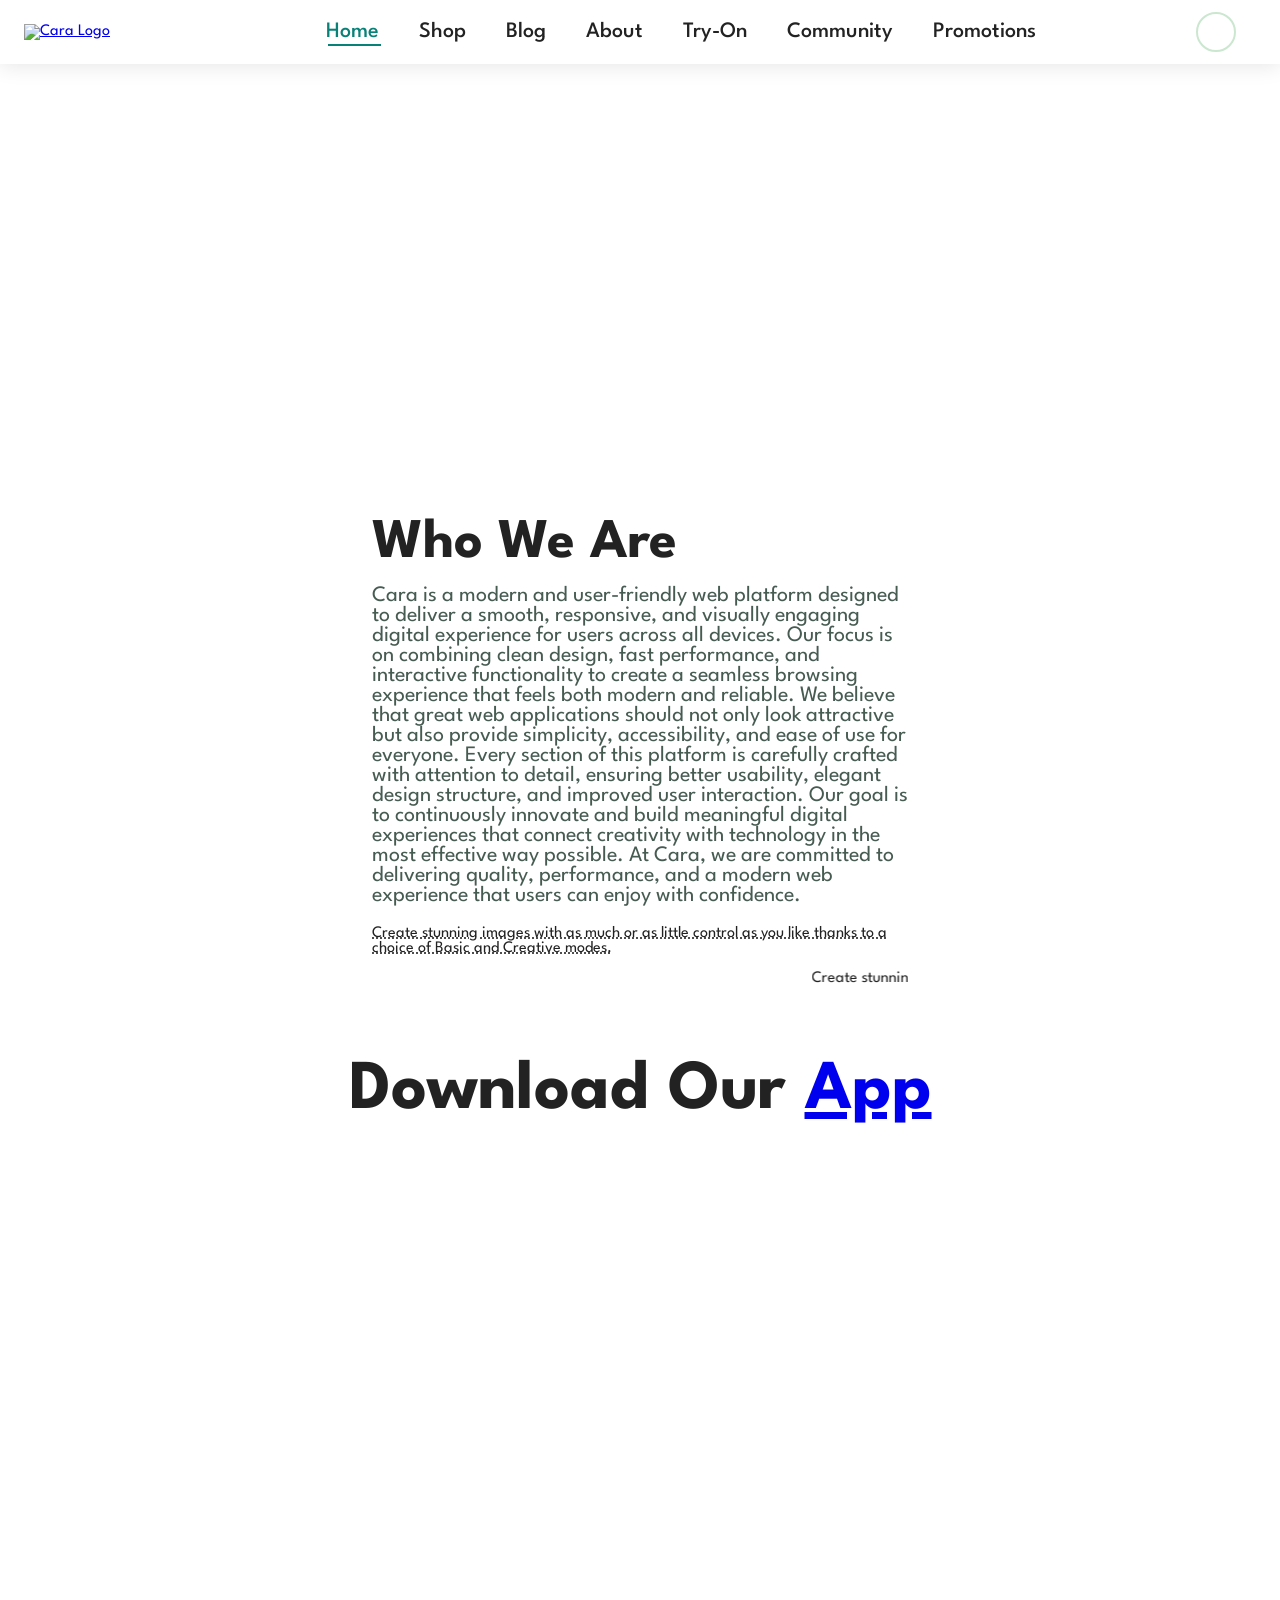
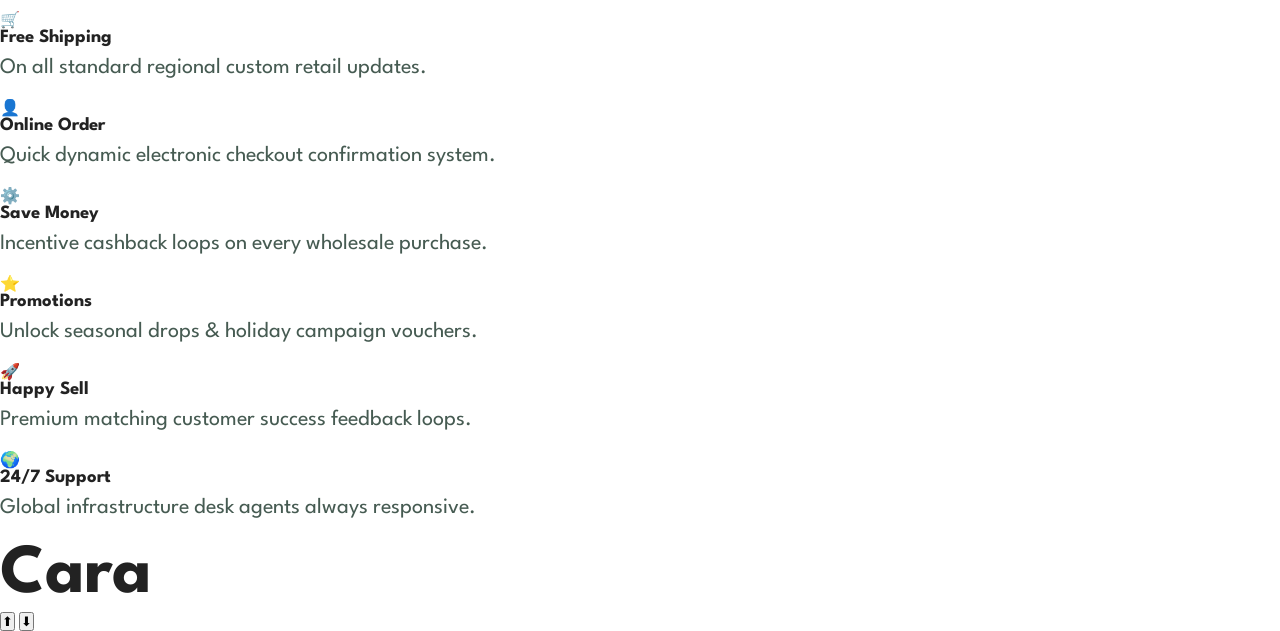
==== about.html @ 95e08c9b "Merge branch 'footer/fix' of https://github.com/stuti-sudo-123/Cara into footer/fix" ====
<!doctype html>
<html lang="en">
  <head>
    <!-- Character Encoding -->
    <meta charset="UTF-8" />

    <!-- Viewport for Responsive Design -->
    <meta name="viewport" content="width=device-width, initial-scale=1.0" />

    <!-- Page Title -->
    <title>Cara — Modern E‑Commerce</title>

    <!-- Favicon -->
    <link rel="icon" type="image/jpg" sizes="32x32" href="images/favicon.jpg" />

    <!-- SEO Meta Tags -->
    <meta
      name="description"
      content="Shop the latest trends on our e-commerce store. Dark theme supported for a better user experience."
    />
    <meta
      name="keywords"
      content="e-commerce, shopping, online store, dark mode, buy online, latest fashion"
    />
    <meta name="author" content=" Cara" />
    <meta name="robots" content="index, follow" />

    <!-- Language -->
    <meta http-equiv="Content-Language" content="en" />

    <!-- Open Graph (OG) Tags for Social Sharing -->
    <meta property="og:title" content="E-commerce - Dark Theme Working" />
    <meta
      property="og:description"
      content="Shop the latest trends with our dark mode-enabled e-commerce experience."
    />
    <meta
      property="og:image"
      content="https://example.com/images/preview.jpg"
    />
    <meta property="og:url" content="https://example.com/" />
    <meta property="og:type" content="website" />

    <!-- Twitter Card Tags -->
    <meta name="twitter:card" content="summary_large_image" />
    <meta name="twitter:title" content="E-commerce - Dark Theme Working" />
    <meta
      name="twitter:description"
      content="Dark theme e-commerce site with modern features."
    />
    <meta
      name="twitter:image"
      content="https://example.com/images/preview.jpg"
    />
    <meta name="twitter:site" content="@janavipandole" />

    <!-- Theme Color for Mobile Browser -->
    <meta name="theme-color" content="#000000" />

    <!-- Stylesheets -->
    <link rel="stylesheet" href="style.css" />
    <link
      href="https://cdn.jsdelivr.net/npm/remixicon@4.5.0/fonts/remixicon.css"
      rel="stylesheet"
    />
    <link
      rel="stylesheet"
      href="https://cdnjs.cloudflare.com/ajax/libs/font-awesome/6.6.0/css/all.min.css"
      integrity="sha512-Kc323vGBEqzTmouAECnVceyQqyqdsSiqLQISBL29aUW4U/M7pSPA/gEUZQqv1cwx4OnYxTxve5UMg5GT6L4JJg=="
      crossorigin="anonymous"
      referrerpolicy="no-referrer"
    />
    <style>

    
#scrollTopBtn {
  position: fixed;
  bottom: 30px;
  right: 30px;   /* keeps button on right side */

  width: 55px;
  height: 55px;

  border: none;
  border-radius: 50%;

  background-color: #088178;
  color: white;

  font-size: 24px;
  font-weight: bold;

  cursor: pointer;
  z-index: 999;

  display: none;

  box-shadow: 0 4px 10px rgba(0,0,0,0.3);
  transition: all 0.3s ease;
}

#scrollTopBtn:hover {
  background-color: #065f5b;
  transform: scale(1.1);
}
</style>
  </head>

  <body>
          <!-- HEADER -->
          <section id="header">
  <!-- Logo -->
  <a href="index.html">
    <img src="images/logo.png" alt="Cara Logo" />
  </a>

  <div>
    <ul id="navbar">

      <!-- Main Navigation Links -->
      <li><a class="active" href="index.html">Home</a></li>
      <li><a href="shop.html">Shop</a></li>
      <li><a href="blog.html">Blog</a></li>
      <li><a href="about.html">About</a></li>
      <li><a href="try-on.html">Try-On</a></li>
      <li><a href="community.html">Community</a></li>
      <li><a href="promotions.html">Promotions</a></li>

      <!-- Contact Icon -->
      <li class="nav-icon">
        <a href="contact.html" aria-label="Contact">
          <i class="ri-customer-service-2-line"></i>
        </a>
      </li>

      <!-- Login Icon -->
      <li class="nav-icon">
        <a href="login.html" aria-label="Login">
          <i class="ri-user-3-line"></i>
        </a>
      </li>

      <!-- Cart Icon -->
      <li class="nav-icon">
        <a href="cart.html" id="lg-bag" aria-label="Cart">
          <i class="ri-shopping-bag-4-line"></i>
        </a>
      </li>

      <!-- Theme Toggle -->
      <li class="nav-icon">
        <button
          class="theme-toggle"
          id="themeToggle"
          aria-label="Toggle dark mode"
        >
          <i class="ri-moon-line" id="themeIcon"></i>
        </button>
      </li>

      <!-- Close Button -->
      <a
        href="#"
        id="close"
        aria-label="Close menu"
        aria-hidden="false"
      >
        <i class="fa-solid fa-xmark"></i>
      </a>

    </ul>
  </div>

  <!-- Mobile Navbar -->
  <div class="mobile">

    <!-- Login Icon -->
    <a href="login.html" aria-label="Login">
      <i class="ri-user-3-line"></i>
    </a>

    <!-- Cart Icon -->
    <a href="cart.html" aria-label="Cart">
      <i class="ri-shopping-bag-4-line"></i>
    </a>

    <!-- Hamburger Menu -->
    <i
      class="fas fa-outdent"
      id="bar"
      role="button"
      aria-label="Open menu"
      aria-expanded="false"
      tabindex="0"
    ></i>

  </div>
</section>
    <section id="about-head">
      <h2>#KnowUs</h2>
      <p>Read all case studies about Us!</p>
    </section>

    <section id="about-us" class="section-p1">
      <img src="images/about/a6.jpg" alt="" />
      <div>
        <h2>Who We Are</h2>
        <p>
          Cara is a modern and user-friendly web platform designed to deliver a
          smooth, responsive, and visually engaging digital experience for users
          across all devices. Our focus is on combining clean design, fast
          performance, and interactive functionality to create a seamless
          browsing experience that feels both modern and reliable. We believe
          that great web applications should not only look attractive but also
          provide simplicity, accessibility, and ease of use for everyone. Every
          section of this platform is carefully crafted with attention to
          detail, ensuring better usability, elegant design structure, and
          improved user interaction. Our goal is to continuously innovate and
          build meaningful digital experiences that connect creativity with
          technology in the most effective way possible. At Cara, we are
          committed to delivering quality, performance, and a modern web
          experience that users can enjoy with confidence.
        </p>

        <abbr title=""
          >Create stunning images with as much or as little control as you like
          thanks to a choice of Basic and Creative modes.</abbr
        >
        <br /><br />
        <marquee loop="-1" scollamount="5" width="100%">
          Create stunning images with as much or as little control as you like
          thanks to a choice of Basic and Creative modes.
        </marquee>
      </div>
    </section>

    <section id="about-app">
      <h1>Download Our <a href="#">App</a></h1>
      <div class="video">
        <video autoplay muted loop src="images/about/1.mp4"></video>
      </div>
    </section>

    <section id="interactive-feature-wrapper">
      <div class="animation-container" id="cardContainer">
        <div class="sub-card card-l1">
          <div class="icon">🛒</div>
          <div>
            <h3>Free Shipping</h3>
            <p>On all standard regional custom retail updates.</p>
          </div>
        </div>

        <div class="sub-card card-l2">
          <div class="icon">👤</div>
          <div>
            <h3>Online Order</h3>
            <p>Quick dynamic electronic checkout confirmation system.</p>
          </div>
        </div>

        <div class="sub-card card-l3">
          <div class="icon">⚙️</div>
          <div>
            <h3>Save Money</h3>
            <p>Incentive cashback loops on every wholesale purchase.</p>
          </div>
        </div>

        <div class="sub-card card-r1">
          <div class="icon">⭐</div>
          <div>
            <h3>Promotions</h3>
            <p>Unlock seasonal drops & holiday campaign vouchers.</p>
          </div>
        </div>

        <div class="sub-card card-r2">
          <div class="icon">🚀</div>
          <div>
            <h3>Happy Sell</h3>
            <p>Premium matching customer success feedback loops.</p>
          </div>
        </div>

        <div class="sub-card card-r3">
          <div class="icon">🌍</div>
          <div>
            <h3>24/7 Support</h3>
            <p>Global infrastructure desk agents always responsive.</p>
          </div>
        </div>

        <div class="brand-card" id="brandCard">
          <h1>Cara</h1>
        </div>
      </div>
    </section>

    <button id="backToTop" title="Back to Top" aria-label="Back to top">
      ⬆
    </button>
    <button id="Toptoback" title="Top To Back" aria-label="Scroll to bottom">
      ⬇
    </button>

      <!-- Footer Container -->
      <div id="footer-container"></div>
      <!-- Load Footer -->
      <script src="footer.js"></script>
      <script>loadFooter();</script>    <script src="app.js"></script>
    <script>
      document.addEventListener("DOMContentLoaded", () => {
        const brandCard = document.getElementById("brandCard");
        const cardContainer = document.getElementById("cardContainer");
        const statusText = document.getElementById("statusText");
        const featureSection = document.getElementById(
          "interactive-feature-wrapper",
        );

        // 1. Manual Click Control
        if (brandCard && cardContainer) {
          brandCard.addEventListener("click", () => {
            const isOpen = cardContainer.classList.toggle("open");
            statusText.innerText = isOpen
              ? "Click to collapse"
              : "Click to expand";
          });
        }

        // 2. Snappy Scroll-Based Activation Engine
        if (featureSection && cardContainer) {
          const observerOptions = {
            root: null,
            // Trigger as soon as even 1 pixel of the feature section enters the screen
            threshold: 0,
            // Shrink the invisible trigger box so it fires slightly before the section arrives
            rootMargin: "0px 0px -10% 0px",
          };

          const scrollObserver = new IntersectionObserver(
            (entries, observer) => {
              entries.forEach((entry) => {
                // If the section enters the screen from the bottom while scrolling down
                if (entry.isIntersecting) {
                  cardContainer.classList.add("open");
                  if (statusText) statusText.innerText = "Click to collapse";

                  // Disconnect observer so it doesn't run again
                  observer.unobserve(entry.target);
                }
              });
            },
            observerOptions,
          );

          // Track the feature section itself instead of the app section
          scrollObserver.observe(featureSection);
        }
      });
    </script>
    <script src="navbar.js"></script>
    <script>loadNavbar('about');</script>
    <script src="app.js"></script>  
    <script>
  const scrollBtn = document.getElementById("scrollTopBtn");

  window.addEventListener("scroll", () => {
    if (window.scrollY > 300) {
      scrollBtn.style.display = "block";
    } else {
      scrollBtn.style.display = "none";
    }
  });

  scrollBtn.addEventListener("click", () => {
    window.scrollTo({
      top: 0,
      behavior: "smooth"
    });
  });
</script>
  </body>
</html>
---- style.css ----
@import url('https://fonts.googleapis.com/css2?family=Outfit:wght@100..900&family=League+Spartan:wght@100..900&display=swap');

/* ============================================
   ADD-TO-CART BUTTON HOVER ANIMATION
   Issue #316 — Hover micro-interactions
   ============================================ */

#product1 .pro .cart {
  transition: all 0.3s ease;
  cursor: pointer;
}

#product1 .pro .cart:hover {
  background-color: #088178;
  color: #fff;
  transform: scale(1.12) translateY(-2px);
  box-shadow: 0 4px 12px rgba(8, 129, 120, 0.35);
  border-color: #088178;
}

#product1 .pro .cart i {
  transition: transform 0.3s ease;
}

#product1 .pro .cart:hover i {
  transform: rotate(-10deg) scale(1.1);
}

/* Dark theme variant */
[data-theme="dark"] #product1 .pro .cart:hover {
  background-color: var(--accent);
  box-shadow: 0 4px 12px rgba(6, 182, 212, 0.35);
  border-color: var(--accent);
}

/* Banner3 — solid white button with dark text for max contrast */
#banner3 .banner-box button {
    background: rgba(255, 255, 255, 0.92);
    color: #111;
    border: none;
    font-weight: 700;
    font-size: 14px;
    padding: 12px 24px;
    border-radius: 6px;
    cursor: pointer;
    -webkit-backdrop-filter: blur(4px);
    backdrop-filter: blur(4px);
    box-shadow: 0 4px 15px rgba(0, 0, 0, 0.25);
    transition: all 0.3s ease;
    margin-top: 12px;
    position: relative;
    z-index: 2;
}

#banner3 .banner-box button:hover {
    background: var(--accent);
    color: #fff;
    box-shadow: 0 6px 20px rgba(0, 0, 0, 0.35);
    transform: translateY(-2px);
}

/* sm-banner buttons — same treatment */
#sm-banner .banner-box button {
    background: rgba(255, 255, 255, 0.92);
    color: #111;
    border: none;
    font-weight: 700;
    font-size: 14px;
    padding: 12px 28px;
    border-radius: 6px;
    cursor: pointer;
    -webkit-backdrop-filter: blur(4px);
    backdrop-filter: blur(4px);
    box-shadow: 0 4px 15px rgba(0, 0, 0, 0.25);
    transition: all 0.3s ease;
    position: relative;
    z-index: 2;
}

#sm-banner .banner-box button:hover {
    background: var(--accent);
    color: #fff;
    box-shadow: 0 6px 20px rgba(0, 0, 0, 0.35);
    transform: translateY(-2px);
}

/* Scrollbar Customization */
::-webkit-scrollbar {
    width: 8px;
    height: 10px;
}

::-webkit-scrollbar-track {
    background: transparent;
}

::-webkit-scrollbar-thumb {
    background-color: var(--accent);
    border-radius: 10px; 
    border: 2px solid var(--bg-primary);
}

::-webkit-scrollbar-thumb:hover {
    background: #06655e;
}

/* Dark theme adjustment */
[data-theme="dark"] #banner3 .banner-box button,
[data-theme="dark"] #sm-banner .banner-box button {
    background: rgba(255, 255, 255, 0.15);
    color: #fff;
    border: 1px solid rgba(255, 255, 255, 0.4);
}

[data-theme="dark"] #banner3 .banner-box button:hover,
[data-theme="dark"] #sm-banner .banner-box button:hover {
    background: var(--accent);
    border-color: var(--accent);
    color: #fff;
}

/* ============================================
   BANNER CARD HOVER ANIMATIONS
   Add this block to the end of style.css
   ============================================ */

/* ── Shared setup for both banner rows ── */
#sm-banner .banner-box,
#banner3 .banner-box {
    overflow: hidden;
    /* keeps zoomed bg clipped inside the card */
    transition:
        transform 0.35s cubic-bezier(0.25, 0.8, 0.25, 1),
        box-shadow 0.35s cubic-bezier(0.25, 0.8, 0.25, 1);
}

/* Background image lives on the pseudo-element so it can scale independently */
#sm-banner .banner-box::before,
#banner3 .banner-box::before {
    content: "";
    position: absolute;
    inset: 0;
    background: inherit;
    /* picks up background-image from parent */
    background-size: cover;
    background-position: center;
    transition: transform 0.55s cubic-bezier(0.25, 0.8, 0.25, 1);
    z-index: 0;
}

/* Make sure text / buttons sit above the pseudo-element */
#sm-banner .banner-box>*,
#banner3 .banner-box>* {
    position: relative;
    z-index: 1;
}

/* ── Card lift + shadow on hover ── */
#sm-banner .banner-box:hover,
#banner3 .banner-box:hover {
    transform: translateY(-8px) scale(1.02);
    box-shadow: 0 20px 45px rgba(0, 0, 0, 0.22);
}

/* ── Background zoom on hover ── */
#sm-banner .banner-box:hover::before,
#banner3 .banner-box:hover::before {
    transform: scale(1.08);
}

/* ── Subtle dark overlay that appears on hover ── */
#sm-banner .banner-box::after,
#banner3 .banner-box::after {
    content: "";
    position: absolute;
    inset: 0;
    background: rgba(0, 0, 0, 0);
    transition: background 0.35s ease;
    z-index: 0;
    border-radius: inherit;
}

#sm-banner .banner-box:hover::after,
#banner3 .banner-box:hover::after {
    background: rgba(0, 0, 0, 0.12);
}

/* ── Button animations inside banner cards ── */
#sm-banner .banner-box button,
#banner3 .banner-box button {
    transition:
        background-color 0.3s ease,
        color 0.3s ease,
        transform 0.3s cubic-bezier(0.25, 0.8, 0.25, 1),
        box-shadow 0.3s ease;
}

#sm-banner .banner-box:hover button,
#banner3 .banner-box:hover button {
    transform: translateY(-3px);
    box-shadow: 0 8px 20px rgba(0, 0, 0, 0.2);
}

/* ── Heading slide-up micro-animation ── */
#sm-banner .banner-box h2,
#sm-banner .banner-box h4,
#banner3 .banner-box h2,
#banner3 .banner-box h3 {
    transition: transform 0.35s ease, letter-spacing 0.35s ease;
}

#sm-banner .banner-box:hover h2,
#sm-banner .banner-box:hover h4,
#banner3 .banner-box:hover h2,
#banner3 .banner-box:hover h3 {
    transform: translateY(-4px);
    letter-spacing: 0.5px;
}

/* ── Dark-theme adjustments ── */
[data-theme="dark"] #sm-banner .banner-box:hover,
[data-theme="dark"] #banner3 .banner-box:hover {
    box-shadow: 0 20px 45px rgba(6, 182, 212, 0.18);
}



/* ============================================
   DARK THEME VARIABLES
   ============================================ */

:root {
    --bg-primary: #ffffff;
    --bg-secondary: #f8f9fa;
    --text-primary: #222;
    --text-secondary: #465b52;
    --header-bg: #ffffff;
    --card-bg: #ffffff;
    --border-color: #cce7d0;
    --shadow: rgba(0, 0, 0, 0.02);
    --shadow-hover: rgba(0, 0, 0, 0.25);
    --accent: #088178;
    --feature-bg-1: #fddde4;
    --feature-bg-2: #cdebbc;
    --feature-bg-3: #d1e8f2;
    --feature-bg-4: #cdd4f6;
    --feature-bg-5: #f6dbf6;
    --feature-bg-6: #fff2e5;
    --input-bg: #ffffff;
    --footer-text: #222;
    --cart-icon-bg: #e8f6ea;
    --feature-label-color: #088178;
}

[data-theme="dark"] {
    --bg-primary: #0f1419;
    --bg-secondary: #1a1f26;
    --text-primary: #e6eef8;
    --text-secondary: #94a3b8;
    --header-bg: #0f1419;
    --card-bg: #1a1f26;
    --border-color: #2d3748;
    --shadow: rgba(0, 0, 0, 0.4);
    --shadow-hover: rgba(124, 58, 237, 0.3);
    --accent: #06b6d4;
    --feature-bg-1: #7c3aed;
    --feature-bg-2: #10b981;
    --feature-bg-3: #3b82f6;
    --feature-bg-4: #8b5cf6;
    --feature-bg-5: #ec4899;
    --feature-bg-6: #f59e0b;
    --input-bg: #2d3748;
    --footer-text: #e6eef8;
    --cart-icon-bg: #2d3748;
    --feature-label-color: #ffffff;
}

/* ============================================
   BASE STYLES
   ============================================ */

* {
    font-family: "League Spartan", sans-serif;
    margin: 0;
    padding: 0;
    box-sizing: border-box;
}

body {
    width: 100%;
    background-color: var(--bg-primary);
    color: var(--text-primary);
    transition: background-color 0.3s ease, color 0.3s ease;
}

h1 {
    font-size: 70px;
    line-height: 74px;
    color: var(--text-primary);
    transition: color 0.3s ease;
}

h2 {
    font-size: 56px;
    line-height: 60px;
    color: var(--text-primary);
    transition: color 0.3s ease;
}

h4 {
    font-size: 30px;
    color: var(--text-primary);
    transition: color 0.3s ease;
}

h6 {
    font-size: 20px;
    font-weight: 700;
}

p {
    font-size: 22px;
    margin: 12px 0 20px 0;
    color: var(--text-secondary);
    transition: color 0.3s ease;
}

.section-p1 {
    padding: 40px 80px;
    background-color: var(--bg-primary);
    transition: background-color 0.3s ease;
}

.section-m1 {
    margin: 40px 0;
}

button.normal {
    background-color: #fff;
    color: #000;
    border: none;
    padding: 15px 30px;
    text-decoration: none;
    font-weight: 600;
    font-size: 16px;
    cursor: pointer;
    border-radius: 4px;
    outline: none;
    transition: 0.3s ease;
}

button.white {
    background-color: transparent;
    color: #FFF;
    border: none;
    padding: 12px 22px;
    text-decoration: none;
    font-weight: 600;
    border: 1px solid white;
    font-size: 16px;
    cursor: pointer;
    outline: none;

    /* Required for JavaScript ripple positioning */
    position: relative;
    overflow: hidden;

    transition: background-color 0.3s ease, color 0.3s ease, border-color 0.3s ease, transform 0.2s cubic-bezier(0.25, 0.8, 0.25, 1), box-shadow 0.2s ease;
    will-change: transform, box-shadow;
}

/* Hover State for White/Inverted Buttons */
button.white:hover {
    background-color: var(--text-primary);
    color: var(--bg-primary);
    transform: translateY(-2px) scale(1.03);
    box-shadow: 0 6px 15px var(--shadow-hover);
}

/* Click/Active State for White/Inverted Buttons */
button.white:active {
    transform: translateY(0) scale(0.98);
    box-shadow: 0 2px 5px var(--shadow);
}

/* Keyboard Accessibility Focus Indicators */
button.normal:focus-visible,
button.white:focus-visible {
    outline: 3px solid var(--accent);
    outline-offset: 3px;
}

.back-btn {
    position: absolute;
    right: 110px;
    top: 140px;
    padding: 11px 24px;
    border: none;
    background: var(--accent);
    color: white;
    border-radius: 5px;
    cursor: pointer;
    font-size: 15px;
    transition: 0.3s;
    z-index: 1000;
}

.back-btn:hover {
    opacity: 0.9;
    transform: translateY(-2px);
}

/* ============================================
   JAVASCRIPT RIPPLE EFFECT GRAPHICS
   ============================================ */

.ripple-effect {
    position: absolute;
    border-radius: 50%;
    background: rgba(255, 255, 255, 0.4);
    /* Light ripple for colored backgrounds */
    transform: translate(-50%, -50%) scale(0);
    animation: ripple-animation 0.6s ease-out;
    pointer-events: none;
    width: 200px;
    height: 200px;
}

/* Darker ripple variant looks better inside light/transparent white buttons */
button.white .ripple-effect {
    background: rgba(0, 0, 0, 0.15);
}

@keyframes ripple-animation {
    to {
        transform: translate(-50%, -50%) scale(2.5);
        opacity: 0;
    }
}

/* ============================================
   THEME TOGGLE BUTTON
   ============================================ */

.theme-toggle {
    background: transparent;
    border: 2px solid var(--border-color);
    border-radius: 50%;
    width: 40px;
    height: 40px;
    display: flex;
    align-items: center;
    justify-content: center;
    cursor: pointer;
    color: var(--text-primary);
    font-size: 18px;
    transition: all 0.3s ease;
}

.theme-toggle:hover {
    background-color: var(--accent);
    border-color: var(--accent);
    color: white;
    transform: rotate(180deg);
}

.mobile .theme-toggle {
    margin-right: 10px;
}

/* ============================================
   LAYOUT
   ============================================ */

#main {
    width: 100%;
    height: 100vh;
}

#back {
    width: 100%;
    height: 90vh;
}

#back img {
    height: 90%;
    width: 100%;
    object-fit: cover;
    object-position: start;
}

#top {
    pointer-events: none;
    position: absolute;
    top: 0;
    left: 0;
    width: 100%;
    height: 100vh;
}

#workingArea {
    position: relative;
    margin: 0 auto;
    width: 100%;
    max-width: 1920px;
    height: 100vh;
}

/* ============================================
   HEADER
   ============================================ */

#header {
    display: flex;
    align-items: center;
    justify-content: space-between;
    padding: 18px 80px;
    background: var(--header-bg);
    -webkit-backdrop-filter: blur(20px) saturate(180%);
    backdrop-filter: blur(20px) saturate(180%);
    box-shadow: 0 2px 20px rgba(0, 0, 0, 0.1);
    z-index: 999;
    position: fixed;
    top: 0;
    width: 100%;
    border: none;
    transition: all 0.3s ease;
}

#header a {
    pointer-events: all;
}

#header a img {
    filter: var(--logo-filter);
    transition: filter 0.3s ease;
}

#siteLogo {

    width: 120px;
    height: 50px;
    object-fit: contain;
}

#navbar {
    position: relative;
    display: flex;
    align-items: center;
    justify-content: center;
}

#navbar li {
    list-style: none;
    padding: 0 20px;
}

#navbar li a {
    position: relative;
    pointer-events: all;
    text-decoration: none;
    font-size: 22px;
    font-weight: 500;
    color: var(--text-primary);
    transition: color 0.3s ease;
}

#navbar li a:hover,
#navbar li a.active {
    color: var(--accent);
}

.mobile,
#close {
    display: none;
}

#navbar li a.active::after {
    content: '';
    width: 100%;
    height: 2px;
    background: var(--accent);
    position: absolute;
    bottom: -4px;
    left: 2px;
}

/* ============================================
   HERO SECTION
   ============================================ */

#hero.hero-slider {
    height: 100vh;
    min-height: 500px;
    width: 100%;
    position: relative;
    overflow: hidden;
    padding: 0;
}

.hero-slider .slide {
    position: absolute;
    top: 0;
    left: 0;
    width: 100%;
    height: 100%;
    background-size: cover;
    background-position: top 25% right 0;
    opacity: 0;
    transition: opacity 0.6s ease-in-out;
    z-index: 0;
    display: flex;
    align-items: start;
    justify-content: center;
    flex-direction: column;
}

.hero-slider .slide.active {
    opacity: 1;
    z-index: 1;
}

/* Gradient Overlays */
.hero-slider .slide::before {
    content: '';
    position: absolute;
    top: 0;
    left: 0;
    width: 100%;
    height: 100%;
    background-image: linear-gradient(to right,
            rgba(255, 255, 255, 0.75) 0%,
            rgba(255, 255, 255, 0.45) 35%,
            rgba(255, 255, 255, 0) 65%);
    z-index: -1;
    pointer-events: none;
}

[data-theme="dark"] .hero-slider .slide::before {
    background-image: linear-gradient(to right,
            rgba(0, 0, 0, 0.9) 0%,
            rgba(0, 0, 0, 0.7) 50%,
            rgba(0, 0, 0, 0) 100%);
}

.hero-slider .slide-content {
    padding: 0 80px;
    position: relative;
    z-index: 2;
}

/* Slider Controls */
.slider-btn {
    position: absolute;
    top: 50%;
    transform: translateY(-50%);
    background: rgba(255, 255, 255, 0.25);
    color: var(--text-color);
    border: none;
    width: 32px;
    height: 32px;
    border-radius: 100%;
    font-size: 1px;
    cursor: pointer;
    z-index: 3;
    transition: background 0.2s ease, color 0.2s ease;
    display: flex;
    align-items: center;
    justify-content: center;
    pointer-events: all;
}

.slider-btn:hover {
    background: var(--accent);
    color: #fff;
}

.slider-btn.prev {
    left: 20px;
}

.slider-btn.next {
    right: 20px;
}

/* Slider Indicators */
.slider-dots {
    position: absolute;
    bottom: 30px;
    left: 50%;
    transform: translateX(-50%);
    display: flex;
    gap: 10px;
    z-index: 3;
    pointer-events: all;
}

.slider-dots .dot {
    width: 12px;
    height: 12px;
    border-radius: 50%;
    background: rgba(0, 0, 0, 0.45);
    cursor: pointer;
    transition: all 0.3s ease;
    border: 2px solid transparent;
}

[data-theme="dark"] .slider-dots .dot {
    background: rgba(255, 255, 255, 0.3);
}

.slider-dots .dot.active {
    background: #000000;
    transform: scale(1.3);
    border-color: rgba(255, 255, 255, 0.4);
}

[data-theme="dark"] .slider-dots .dot.active {
    background: #ffffff;
    border-color: rgba(0, 0, 0, 0.3);
}

#hero h4 {
    padding-bottom: 15px;
}

#hero h1 {
    color: var(--accent);
}

/* Shop Now CTA — filled accent button */
.btn-shop-now {
    pointer-events: auto;
    display: inline-block;
    background-color: var(--accent);
    color: #fff;
    text-decoration: none;
    padding: 14px 36px;
    border-radius: 6px;
    font-size: 15px;
    font-weight: 700;
    cursor: pointer;
    transition: background 0.3s ease, transform 0.2s ease, box-shadow 0.3s ease;
    margin: 12px;
    box-shadow: 0 4px 15px rgba(8, 129, 120, 0.35);
}

.btn-shop-now:hover {
    background-color: #000000;
    transform: translateY(-2px);
    box-shadow: 0 8px 24px rgba(8, 129, 120, 0.5);
}

/* Take Style Quiz — outlined variant */
#hero button {
    pointer-events: all;
    background: transparent;
    border: 2px solid var(--accent);
    color: var(--accent);
    padding: 14px 30px;
    border-radius: 6px;
    cursor: pointer;
    font-size: 15px;
    font-weight: 700;
    transition: background 0.3s ease, color 0.3s ease, transform 0.2s ease;
}

#hero button:hover {
    background: var(--accent);
    color: #fff;
    transform: translateY(-2px);
}

/* ── Slider nav buttons: override the generic #hero button rule above ── */
#hero .slider-btn {
    background: #000000 !important;
    color: #ffffff !important;
    border: none !important;
    width: 46px !important;
    height: 46px !important;
    border-radius: 50% !important;
    font-size: 16px !important;
    padding: 0 !important;
    font-weight: normal !important;
    box-shadow: 0 4px 16px rgba(0, 0, 0, 0.45);
    transition: background 0.25s ease, opacity 0.25s ease !important;
    transform: translateY(-50%) !important; /* keep vertical centring, no extra shift */
}

#hero .slider-btn:hover {
    background: #2a2a2a !important;
    color: #ffffff !important;
    opacity: 0.9;
    transform: translateY(-50%) !important; /* LOCKED — no downward movement on hover */
}

@keyframes fadeInUp {
    from {
        opacity: 0;
        transform: translateY(30px);
    }

    to {
        opacity: 1;
        transform: translateY(0);
    }
}

/* ============================================
   FEATURES SECTION
   ============================================ */

#feature {
    display: flex;
    align-items: center;
    justify-content: space-between;
    flex-wrap: wrap;
}

#feature .fe-box {
    width: 180px;
    text-align: center;
    padding: 25px 15px;
    box-shadow: 20px 20px 30px var(--shadow);
    border-radius: 4px;
    border: 1px solid var(--border-color);
    margin: 35px 0;
    margin-top: 100px;
    background-color: var(--card-bg);
    transition: all 0.3s ease;
}

#feature .fe-box:hover {
    box-shadow: 10px 10px 74px var(--shadow-hover);
}

#feature.fe-box img {
    width: 100%;
    margin-bottom: 10px;
}

#feature .fe-box h6 {
    display: inline-block;
    padding: 9px 8px 6px 8px;
    line-height: 1;
    margin-top: 10px;
    border-radius: 4px;
    color: var(--feature-label-color);
    font-size: 16px;
    font-weight: 700;
}

[data-theme="dark"] #feature .fe-box h6 {
    color: #ffffff !important;
    text-shadow: 0 1px 2px rgba(0, 0, 0, 0.4);
}

#feature .fe-box:nth-child(1) h6 {
    background-color: var(--feature-bg-1);
}

#feature .fe-box:nth-child(2) h6 {
    background-color: var(--feature-bg-2);
}

#feature .fe-box:nth-child(3) h6 {
    background-color: var(--feature-bg-3);
}

#feature .fe-box:nth-child(4) h6 {
    background-color: var(--feature-bg-4);
}

#feature .fe-box:nth-child(5) h6 {
    background-color: var(--feature-bg-5);
}

#feature .fe-box:nth-child(6) h6 {
    background-color: var(--feature-bg-6);
}

/* ============================================
   PRODUCTS SECTION
   ============================================ */

#product1 {
    text-align: center;
}

#product1 .pro-container {
    display: grid;
    grid-template-columns: repeat(4, 1fr);
    gap: 20px;
    padding-top: 20px;
}

/* ── Card container ── */
#product1 .pro {
    position: relative;
    width: 100%;
    min-width: 0;
    padding: 12px 12px 14px;
    border: 1.5px solid var(--border-color);
    border-radius: 16px;
    cursor: pointer;
    box-shadow: 0 4px 20px rgba(0, 0, 0, 0.05);
    margin: 10px 0;
    background-color: var(--card-bg);
    transition: box-shadow 0.3s ease, transform 0.25s ease;
    display: flex;
    flex-direction: column;
}

#product1 .pro:hover {
    box-shadow: 0 12px 40px rgba(0, 0, 0, 0.12);
    transform: translateY(-3px);
}

/* ── Image wrapper ── */
.pro-img-wrap {
    width: 100%;
    background: #f5f5f5;
    border-radius: 12px;
    overflow: hidden;
    display: flex;
    align-items: center;
    justify-content: center;
    aspect-ratio: 1 / 1;
}

[data-theme="dark"] .pro-img-wrap {
    background: #2a2a2a;
}

.pro-img-wrap img {
    width: 100%;
    height: 100%;
    object-fit: cover;
    border-radius: 12px;
    transition: transform 0.35s ease;
}

#product1 .pro:hover .pro-img-wrap img {
    transform: scale(1.04);
}

/* ── Description area ── */
#product1 .pro .des {
    text-align: start;
    padding: 10px 2px 0;
    display: flex;
    flex-direction: column;
    gap: 4px;
    flex: 1;
}

/* ── Brand row: logo + name ── */
.pro-brand-row {
    display: flex;
    align-items: center;
    gap: 5px;
    margin-top: 4px;
}

.pro-brand-logo {
    width: 14px;
    height: 14px;
    color: #555;
    flex-shrink: 0;
}

.pro-brand-row span {
    font-size: 11px;
    font-weight: 600;
    letter-spacing: 0.06em;
    text-transform: uppercase;
    color: #777;
}

[data-theme="dark"] .pro-brand-row span {
    color: #aaa;
}

/* ── Product title ── */
#product1 .pro .des h5 {
    color: var(--text-primary);
    font-weight: 600;
    font-size: 14px;
    line-height: 1.35;
    margin: 2px 0;
    white-space: nowrap;
    overflow: hidden;
    text-overflow: ellipsis;
}

/* ── Star rating ── */
#product1 .pro .des .star {
    display: flex;
    gap: 2px;
}

#product1 .pro .des i {
    color: #FFB800;
    font-size: 12px;
}

/* ── Price ── */
#product1 .pro .des h4 {
    color: var(--accent);
    font-size: 17px;
    font-weight: 700;
    margin: 2px 0 6px;
}

/* ── Action bar: BUY NOW + cart icon ── */
.pro-action-bar {
    display: flex;
    align-items: center;
    gap: 8px;
    margin-top: auto;
    padding-top: 8px;
}

/* Primary BUY NOW pill button */
.pro-buy-btn {
    flex: 1;
    background: #000000;
    color: #ffffff;
    border: none;
    border-radius: 22px;
    padding: 9px 14px;
    font-size: 12px;
    font-weight: 700;
    letter-spacing: 0.06em;
    cursor: pointer;
    transition: background 0.25s ease, transform 0.2s ease, box-shadow 0.25s ease;
    text-align: center;
    white-space: nowrap;
    max-width: 100%;
    box-sizing: border-box;
}

.pro-buy-btn:hover {
    background: #1a1a1a;
    transform: scale(1.02);
    box-shadow: 0 6px 18px rgba(0, 0, 0, 0.25);
}

/* Circular cart icon button */
.pro-cart-btn {
    width: 36px;
    height: 36px;
    min-width: 36px;
    border-radius: 50%;
    background: #000000;
    border: 1.5px solid #000000;
    color: #ffffff;
    display: flex;
    align-items: center;
    justify-content: center;
    font-size: 16px;
    cursor: pointer;
    transition: background 0.25s ease, color 0.25s ease, border-color 0.25s ease, box-shadow 0.25s ease;
    text-decoration: none;
}

.pro-cart-btn:hover {
    background: #1a1a1a;
    color: #ffffff;
    border-color: #088178;
    box-shadow: 0 0 0 2px rgba(8, 129, 120, 0.3);
}

/* Legacy .cart class — keep for any static HTML cards on index.html */
#product1 .pro .cart {
    width: 36px;
    height: 36px;
    line-height: 36px;
    border-radius: 50%;
    background-color: transparent;
    color: var(--accent);
    border: 1.5px solid var(--border-color);
    position: absolute;
    bottom: 14px;
    right: 12px;
    display: flex;
    align-items: center;
    justify-content: center;
    font-size: 16px;
    transition: all 0.25s ease;
    text-decoration: none;
}

#product1 .pro .cart:hover {
    background: var(--accent);
    color: #fff;
    border-color: var(--accent);
}

#search-filter {
    display: grid;
    grid-template-columns: 1.8fr 1fr 0.6fr;
    gap: 24px;
    align-items: flex-end;
    margin-bottom: 32px;
}

#search-filter .search-container,
#search-filter .filter-container,
#search-filter .search-summary {
    width: 100%;
}

.search-box {
    display: flex;
    width: 100%;
    gap: 8px;
}

#searchInput {
    width: 100%;
    padding: 14px 18px;
    border: 1px solid var(--border-color);
    border-radius: 12px;
    font-size: 16px;
    transition: border-color 0.2s ease, box-shadow 0.2s ease;
}

#searchInput:focus {
    outline: none;
    border-color: var(--accent);
    box-shadow: 0 0 0 4px rgba(8, 129, 120, 0.12);
}

#searchBtn {
    min-width: 58px;
    border: none;
    border-radius: 12px;
    background: var(--accent);
    color: #fff;
    cursor: pointer;
    transition: transform 0.2s ease;
}

#searchBtn:hover {
    transform: translateY(-1px);
}

.search-suggestions {
    margin-top: 12px;
    border: 1px solid var(--border-color);
    border-radius: 12px;
    background: var(--card-bg);
    box-shadow: 0 10px 30px rgba(0, 0, 0, 0.05);
    max-height: 240px;
    overflow-y: auto;
}

.search-suggestions button {
    width: 100%;
    text-align: left;
    border: none;
    background: transparent;
    padding: 12px 16px;
    font-size: 15px;
    color: var(--text-primary);
    cursor: pointer;
    transition: background 0.2s ease;
}

.search-suggestions button:hover,
.search-suggestions button:focus {
    background: rgba(8, 129, 120, 0.08);
}

.search-suggestions p {
    margin: 0;
    padding: 12px 16px;
    color: var(--text-secondary);
}

.no-results-message {
    display: inline-flex;
    width: 100%;
    padding: 24px 20px;
    margin: 0 auto;
    border-radius: 18px;
    background: rgba(8, 129, 120, 0.08);
    color: var(--text-primary);
    font-size: 16px;
    text-align: center;
    justify-content: center;
}

#search-filter label,
#search-filter select,
#search-filter .search-summary {
    display: block;
}

#search-filter select {
    width: 100%;
    padding: 14px 16px;
    border: 1px solid var(--border-color);
    border-radius: 12px;
    font-size: 15px;
    background: var(--body-bg);
}

.search-summary {
    text-align: right;
    font-size: 15px;
    color: var(--text-secondary);
}

#searchCount {
    display: inline-block;
    padding: 10px 16px;
    background: rgba(8, 129, 120, 0.08);
    border-radius: 999px;
}

@media (max-width: 900px) {
    #search-filter {
        grid-template-columns: 1fr;
        gap: 18px;
        align-items: stretch;
    }

    .search-box {
        flex-direction: column;
    }

    #searchBtn {
        width: 100%;
    }

    .search-suggestions {
        max-height: 200px;
    }

    #search-filter .search-summary {
        text-align: left;
    }
}

@media (max-width: 600px) {
    #search-filter {
        gap: 14px;
    }

    #searchInput,
    #search-filter select {
        font-size: 14px;
        padding: 12px 14px;
    }

    #searchBtn {
        min-width: unset;
        padding: 14px;
    }
}

/* ============================================
   BANNERS
   ============================================ */

#banner {
    background-image: url("images/banner/b2.jpg");
    height: 40vh;
    width: 100%;
    background-size: cover;
    background-position: center;
    display: flex;
    align-items: center;
    justify-content: center;
    color: #FFF;
    text-align: center;
    flex-direction: column;
}

#banner h4 {
    color: #ffffffde;
    font-size: 28px;
}

#banner span {
    color: red;
}

#banner h2 {
    color: #ffffffde;
    font-size: 45px;
    padding: 10px 0;
}

#banner button:hover {
    color: #FFF;
    background-color: #088178;
}

#sm-banner {
    display: flex;
    justify-content: space-between;
    flex-wrap: wrap;
}

#sm-banner .banner-box {
    background-image: url("images/banner/b17.jpg");
    height: 50vh;
    min-width: 660px;
    background-size: cover;
    background-position: center;
    display: flex;
    align-items: flex-start;
    justify-content: center;
    color: #FFF;
    flex-direction: column;
    padding: 30px;
}

#sm-banner .banner-box2 {
    background-image: url("images/banner/b10.jpg");
}

#sm-banner h4 {
    color: #ffffff;
    font-size: 30px;
    font-weight: 300;
}

#sm-banner h2 {
    color: #ffffff;
    font-size: 40px;
    font-weight: 700;
}

#sm-banner span {
    color: #ffffff;
    font-size: 23px;
    font-weight: 500;
    padding-bottom: 15px;
}

#sm-banner .banner-box:hover button {
    color: #000;
    background-color: #1ea59c;
}

#banner3 {
    display: flex;
    justify-content: space-between;
    flex-wrap: wrap;
    padding: 0 80px;
}

#banner3 .banner-box {
    background-image: url("images/banner/b7.jpg");
    height: 30vh;
    min-width: 30%;
    background-size: cover;
    background-position: center;
    display: flex;
    align-items: flex-start;
    justify-content: center;
    flex-direction: column;
    padding: 20px;
    margin-bottom: 20px;
}

#banner3 .banner-box2 {
    background-image: url("images/banner/b4.jpg");
}

#banner3 .banner-box3 {
    background-image: url("images/banner/b18.jpg");
}

#banner3 h2 {
    color: #FFF;
    font-weight: 900;
    font-size: 30px;
}

#banner3 h3 {
    color: #ec544e;
    font-weight: 700;
    font-size: 22px;
}

/* ============================================
   NEWSLETTER
   ============================================ 

#newsletter {
    display: flex;
    justify-content: space-between;
    flex-wrap: wrap;
    align-items: center;
    background-image: url("images/banner/b14.png");
    background-size: cover;
    background-position: 20% 30%;
    background-repeat: no-repeat;
    background-color: #041e42;
}

#newsletter h4 {
    font-size: 32px;
    font-weight: 700;
    color: #ffffffea;
}

#newsletter p {
    font-size: 20px;
    font-weight: 600;
    color: #818ea0;
}

#newsletter p span {
    color: #ffbd27;
}

#newsletter .form {
    display: flex;
    width: 40%;
}

#newsletter .form input {
    height: 3.125rem;
    padding: 1.25rem;
    font-size: 16px;
    width: 100%;
    border: 1px solid transparent;
    outline: none;
    border-radius: 4px;
    border-top-right-radius: 0;
    border-bottom-right-radius: 0;
    background-color: var(--input-bg);
    color: var(--text-primary);
    transition: all 0.3s ease;
}

#newsletter .form button {
    border-top-left-radius: 0;
    border-bottom-left-radius: 0;
    background-color: #088178;
    color: #fff;
    white-space: nowrap;
}
*/

/* ============================================
   FOOTER
   ============================================ */
footer .newsletter-footer {
    flex: 1 1 320px;
    max-width: 360px;
}

footer .newsletter-footer p {
    font-size: 14px;
    line-height: 1.6;
    margin: 10px 0 18px;
    color: #465b52;
}

footer .newsletter-footer p span {
    color: #088178;
    font-weight: 600;
}

footer .newsletter-form {
    display: flex;
    flex-direction: column;
    gap: 10px;
}

footer .newsletter-form input {
    width: 100%;
    height: 44px;
    padding: 0 15px;
    border: 1px solid #d1d1d1;
    border-radius: 6px;
    outline: none;
    font-size: 14px;
}

footer .newsletter-form button {
    width: 100%;
    height: 44px;
    border-radius: 6px;
}

@media (min-width: 992px) {
    footer .newsletter-form {
        flex-direction: row;
    }

    footer .newsletter-form input {
        flex: 1;
    }

    footer .newsletter-form button {
        width: auto;
        min-width: 110px;
        white-space: nowrap;
    }
}

footer {
    padding: 40px 80px;
    background-color: var(--bg-secondary);
    transition: background-color 0.3s ease;
}

.footer-container {
    display: grid;
    grid-template-columns: repeat(4, 1fr);
    gap: 30px;
    width: 100%;
}
.footer-container .copyright {
    grid-column: 1 / -1;
    border-top: 1px solid var(--border-color);
    padding-top: 20px;
    margin-top: 10px;
    text-align: center;
}
footer .col .logo {
    margin-top: -66px;
}
footer, #newsletter {
    border-top: 2px solid var(--border-color);
}
#newsletter {
    margin-bottom: 60px;
}
footer {
    padding-top: 50px; /* push content down so border clears the logo */
    border-top: 1px solid var(--border-color);
}
#newsletter {
    border-bottom: 1px solid var(--border-color);
}

footer {
    border-top: none; 
}
footer .col .logo {
    margin-top: -70px; 
}
footer .col {
    display: flex;
    flex-direction: column;
    align-items: flex-start;
    margin-bottom: 20px;
}

footer .logo {
    margin-bottom: 30px;
}

footer h4 {
    margin-bottom: 20px;
    font-size: 20px;
    color: var(--footer-text);
}

footer p {
    margin: 0 0 8px 0;
    font-size: 20px;
    color: var(--footer-text);
}

footer a {
    font-size: 18px;
    text-decoration: none;
    color: var(--footer-text);
    margin-bottom: 10px;
    transition: color 0.3s ease;
}

footer .follow {
    margin-top: 20px;
}

footer .follow i {
    color: var(--text-secondary);
    padding-right: 4px;
    cursor: pointer;
    transition: color 0.3s ease;
}

footer .install .row img {
    border: 1px solid #088178;
    border-radius: 6px;
}

footer .install img {
    margin: 10px 0 15px 0;
}

.payment-icons {
    display: flex;
    align-items: center;
    gap: 5px;
    margin-top: 10px;
}

.payment-icons a {
    text-decoration: none;
}

.payment-icons i {
    font-size: 37px;
    color: #444444;
    transition: 0.3s ease;
    cursor: pointer;
}

.payment-icons i:hover {
    color: #088178;
    transform: scale(1.15);
}

[data-theme="dark"] .payment-icons i {
    color: whitesmoke;
}

[data-theme="dark"] .payment-icons i:hover {
    color: var(--accent);
}

footer .follow i:hover,
footer a:hover {
    color: var(--accent);
}

footer .copyright {
    text-align: center;
    width: 100%;
    grid-column: 1 / -1; /* spans all 4 columns */
    border-top: 1px solid var(--border-color);
    padding-top: 20px;
    margin-top: 10px;
}

/* ============================================
   SHOP PAGE
   ============================================ */

#shop-hero {
    background-image: url("images/banner/b2.png");
    background-size: cover;
    background-position: center;
    height: 50vh;
    display: flex;
    align-items: center;
    justify-content: center;
    flex-direction: column;
    padding: 14px;
}

#shop-hero h2,
#shop-hero p {
    color: #fff;
    text-align: center;
}

#pagination {
    text-align: center;
}

#pagination a {
    text-decoration: none;
    background-color: #088178;
    padding: 15px 20px;
    border-radius: 4px;
    color: #fff;
    font-weight: 600;
}

/* ============================================
   TARGET 1: SHOP PAGE - SEARCH & FILTER
   ============================================ */
#search-filter {
    display: flex;
    flex-wrap: wrap;
    justify-content: space-between;
    align-items: center;
    gap: 20px;
    padding: 30px 80px;
    background-color: var(--card-bg);
    border-bottom: 1px solid var(--border-color);
}

.search-container {
    display: flex;
    align-items: center;
    background: var(--input-bg);
    border: 1px solid var(--border-color);
    border-radius: 50px;
    padding: 6px 20px;
    width: 100%;
    max-width: 450px;
    box-shadow: 0 4px 10px var(--shadow);
    transition: all 0.3s ease;
}

.search-container:focus-within {
    border-color: var(--accent);
    box-shadow: 0 6px 15px var(--shadow-hover);
}

#searchInput {
    flex: 1;
    border: none;
    background: transparent;
    padding: 10px 5px;
    font-size: 16px;
    color: var(--text-primary);
    outline: none;
}

#searchBtn {
    background: transparent;
    border: none;
    color: var(--text-secondary);
    font-size: 20px;
    cursor: pointer;
    transition: color 0.3s ease;
    padding: 5px;
}

#searchBtn:hover {
    color: var(--accent);
}

.filter-container {
    display: flex;
    align-items: center;
    gap: 15px;
}

.filter-container label {
    font-weight: 600;
    color: var(--text-primary);
    font-size: 16px;
}

#categoryFilter {
    padding: 12px 40px 12px 20px;
    border-radius: 8px;
    border: 1px solid var(--border-color);
    background-color: var(--input-bg);
    color: var(--text-primary);
    font-size: 16px;
    cursor: pointer;
    outline: none;
    transition: all 0.3s ease;
    box-shadow: 0 4px 10px var(--shadow);
    appearance: none;
    background-image: url('data:image/svg+xml;utf8,<svg fill="%23088178" height="24" viewBox="0 0 24 24" width="24" xmlns="http://www.w3.org/2000/svg"><path d="M7 10l5 5 5-5z"/><path d="M0 0h24v24H0z" fill="none"/></svg>');
    background-repeat: no-repeat;
    background-position: right 12px center;
}

#categoryFilter:focus,
#categoryFilter:hover {
    border-color: var(--accent);
    box-shadow: 0 6px 15px var(--shadow-hover);
}

/* ============================================
   TARGET 2: SHOP PAGE - PRODUCT CARDS GRID
   ============================================ */
#product1 .pro {
    display: flex;
    flex-direction: column;
    padding: 15px;
    padding-bottom: 75px;
    /* Leave space for absolute buttons */
    border-radius: 20px;
    box-shadow: 0 5px 15px var(--shadow);
    transition: transform 0.3s ease, box-shadow 0.3s ease;
    position: relative;
    background-color: var(--card-bg);
    border: 1px solid var(--border-color);
    overflow: hidden;
}

#product1 .pro:hover {
    transform: translateY(-6px);
    box-shadow: 0 15px 35px var(--shadow-hover);
}

#product1 .pro img {
    border-radius: 12px;
    object-fit: cover;
    width: 100%;
    aspect-ratio: 1/1;
    margin-bottom: 12px;
}

    #pro-details .single-pro-details .quantity-selector input {
        width: 50px;
        height: 100%;
        text-align: center;
        font-size: 18px;
        font-weight: 600;
        border: none;
        background: transparent;
        color: var(--text-primary);
        font-size: 24px;
        padding-left: 20px;
    }

    #lg-bag {
        display: none;
    }

    #header {
        padding: 12px 24px;
    }

    /* Features 3 columns */
    #feature {
        display: grid;
        grid-template-columns: repeat(3, 1fr);
        gap: 16px;
        justify-items: center;
    }

    #feature .fe-box {
        width: 100%;
        max-width: 180px;
        margin: 12px 0;
        margin-top: 0;
        padding: 20px 12px;
    }

    /* Products 2 columns */
    #product1 .pro-container {
        display: grid;
        grid-template-columns: repeat(2, 1fr);
        gap: 20px;
        justify-items: center;
    }

    #product1 .pro {
        width: 100%;
        min-width: unset;
    }

    .section-p1 {
        padding: 24px;
    }

    #banner h4 {
        font-size: 22px;
    }

    #banner h2 {
        font-size: 30px;
        padding: 8px 0;
    }

    #banner {
        height: 25vh;
    }

    #sm-banner .banner-box {
        min-width: 100%;
        height: 45vh;
        margin: 6px 0;
    }

    #banner3 {
        justify-content: space-around;
        flex-wrap: wrap;
        padding: 0 20px;
        gap: 16px;
    }

    #banner3 .banner-box {
        width: 45%;
        margin: 10px;
    }

    #banner3 .banner-box2 {
        width: 100%;
    }

    #banner3 .banner-box3 {
        width: 45%;
    }

    #newsletter {
        flex-direction: column;
        align-items: flex-start;
        gap: 20px;
        padding: 40px 24px;
        height: auto;
    }

    #newsletter h4 {
        font-size: 26px;
    }

    #newsletter p {
        font-size: 16px;
    }

    #newsletter .form {
        width: 100%;
        flex-direction: column;
        gap: 10px;
    }

    #newsletter .form input {
        border-radius: 4px;
        width: 100%;
    }

    #newsletter .form button {
        border-radius: 4px;
        width: 100%;
        padding: 14px;
    }

    footer {
        display: grid;
        grid-template-columns: 1.5fr 1fr 1fr 1.5fr;
        gap: 40px;
        padding: 60px 80px 40px 80px;
    }

    footer .col {
        margin-bottom: 0;
    }

    footer .copyright {
        grid-column: 1 / -1;
    }

    footer h4 {
        font-size: 15px;
    }

    footer p {
        font-size: 15px;
    }

    footer a {
        font-size: 15px;
    }

    #pro-details {
        margin-top: 80px;
        pointer-events: all;
        flex-direction: column;
        display: flex;
        gap: 30px;
    }

    #pro-details .single-pro-image {
        width: 100%;
        margin-right: 0;
    }

    #pro-details .single-pro-details {
        width: 100%;
        padding-top: 30px;
    }

    #blog {
        padding: 60px 24px 0;
    }

    #blog .blog-box {
        flex-direction: column;
    }

    #blog .blog-img {
        width: 100%;
        margin-right: 0;
    }

    #blog img {
        width: 100%;
        height: 400px;
        object-position: center;
    }

    #blog .blog-details {
        margin-top: 30px;
        width: 100%;
    }

    #blog .blog-box h1 {
        top: -7%;
    }

    #about-us {
        flex-direction: column;
    }

    #about-us img {
        width: 100%;
    }

    #about-us div {
        width: 100%;
        padding: 20px;
    }

#pro-details .single-pro-details .quantity-selector input {
    width: 50px;
    height: 38px;
    text-align: center;
    font-size: 18px;
    font-weight: 600;
    border: 1px solid var(--border-color);
    border-radius: 6px;
    background: transparent;
    color: var(--text-primary);
    padding: 0;
    margin: 0;
    -moz-appearance: textfield;
    appearance: textfield;
}
    #product1 .pro .des {
        padding: 0 5px;
        display: flex;
        flex-direction: column;
        gap: 5px;
    }

    #product1 .pro .des h5 {
        font-size: 17px;
        font-weight: 600;
        line-height: 1.3;
        padding-top: 0;
    }

    #product1 .pro .des h4 {
        font-size: 18px;
        font-weight: 800;
        color: var(--accent);
        padding-top: 0;
    }

    /* Redesigned CTA Button and absolute positioning */
    #product1 .pro .buy-now-btn {
        position: absolute;
        bottom: 18px;
        left: 15px;
        width: calc(100% - 75px);
        /* Flexible width avoiding cart icon */
        background-color: var(--accent);
        color: #fff;
        border: none;
        padding: 12px 0;
        border-radius: 50px;
        font-weight: 700;
        font-size: 14px;
        cursor: pointer;
        transition: all 0.3s ease;
        box-shadow: 0 4px 12px rgba(8, 129, 120, 0.2);
        max-width: 100%;
        box-sizing: border-box;
    }

    #product1 .pro .buy-now-btn:hover {
        transform: translateY(-2px);
        background-color: #066b63;
        box-shadow: 0 6px 15px rgba(8, 129, 120, 0.35);
    }

    /* Polished Cart placement */
    #product1 .pro .cart {
        position: absolute;
        bottom: 18px;
        right: 15px;
        width: 42px;
        height: 42px;
        line-height: 42px;
        text-align: center;
        border-radius: 50%;
        background-color: var(--cart-icon-bg);
        color: var(--accent);
        border: 1px solid var(--border-color);
        transition: all 0.3s ease;
        display: flex;
        align-items: center;
        justify-content: center;
    }

    #product1 .pro .cart:hover {
        background-color: var(--accent);
        color: #fff;
    }

    /* ============================================
   TARGET 3: CONTACT PAGE - LAYOUT & FORM PANELS
   ============================================ */
    #contact-section {
        display: flex;
        flex-wrap: wrap;
        gap: 50px;
        padding: 60px 80px;
        background-color: var(--bg-primary);
    }

    .contact-left,
    .contact-right {
        flex: 1;
        min-width: 320px;
    }

    .contact-right {
        display: flex;
        flex-direction: column;
        gap: 30px;
    }

    /* Left Panel - Heading & Stats */
    .contact-heading span {
        font-size: 14px;
        font-weight: 600;
        letter-spacing: 2px;
        color: var(--accent);
        text-transform: uppercase;
    }

    .contact-heading h2 {
        font-size: 38px;
        line-height: 1.2;
        margin: 15px 0;
    }

    .contact-heading p {
        font-size: 17px;
        line-height: 1.6;
        color: var(--text-secondary);
    }

    #newsletter {
        flex-direction: row;
        align-items: center;
        flex-wrap: nowrap;
        padding: 40px 36px;
        gap: 24px;
        height: auto;
    }

    #newsletter h4 {
        font-size: 26px;
    }

    #newsletter p {
        font-size: 16px;
    }

    #newsletter .form {
        width: 46%;
        flex-shrink: 0;
        flex-direction: row;
    }

    #newsletter .form input {
        border-radius: 4px 0 0 4px;
    }

    #newsletter .form button {
        border-radius: 0 4px 4px 0;
        white-space: nowrap;
        padding: 0 18px;
        width: auto;
    }

    footer {
            grid-template-columns: repeat(2, 1fr);
        }

    .stat-box:hover {
        transform: translateY(-5px);
    }

    .stat-box i {
        font-size: 28px;
        color: var(--accent);
        margin-bottom: 15px;
    }

    .stat-box h4 {
        font-size: 16px;
        margin-bottom: 8px;
        font-weight: 700;
    }

    .stat-box p {
        font-size: 13px;
        margin: 0;
        line-height: 1.4;
    }

    /* Form Styles */
    .contact-form {
        background: var(--card-bg);
        padding: 40px;
        border-radius: 16px;
        box-shadow: 0 10px 30px var(--shadow);
        border: 1px solid var(--border-color);
    }

    .contact-form span {
        font-size: 14px;
        font-weight: 600;
        letter-spacing: 2px;
        color: var(--accent);
        text-transform: uppercase;
    }

    .contact-form h2 {
        font-size: 28px;
        margin: 10px 0 30px;
    }

    .contact-form input,
    .contact-form select,
    .contact-form textarea {
        width: 100%;
        padding: 16px;
        margin-bottom: 20px;
        border: 1px solid var(--border-color);
        border-radius: 8px;
        background: var(--input-bg);
        color: var(--text-primary);
        font-size: 15px;
        font-family: inherit;
        transition: all 0.3s ease;
    }

    .contact-form input:focus,
    .contact-form select:focus,
    .contact-form textarea:focus {
        outline: none;
        border-color: var(--accent);
        box-shadow: 0 0 0 3px rgba(8, 129, 120, 0.15);
    }

    .contact-form textarea {
        resize: vertical;
    }

    .contact-form button {
        width: 100%;
        background-color: var(--accent);
        color: white;
        padding: 16px;
        font-size: 16px;
        font-weight: 700;
        border-radius: 8px;
        border: none;
        cursor: pointer;
        transition: all 0.3s ease;
    }

    .contact-form button:hover {
        background-color: #066b63;
        transform: translateY(-2px);
        box-shadow: 0 8px 20px rgba(8, 129, 120, 0.25);
    }

    /* Right Panel Cards */
    .team-card,
    .office-card,
    .faq-card {
        background: var(--card-bg);
        padding: 35px;
        border-radius: 16px;
        border: 1px solid var(--border-color);
        box-shadow: 0 10px 30px var(--shadow);
    }

    .team-card h3,
    .office-card h3,
    .faq-card h3 {
        font-size: 22px;
        margin-bottom: 20px;
        font-weight: 700;
    }

    .team-card p,
    .faq-card p {
        font-size: 15px;
        line-height: 1.6;
        margin-bottom: 25px;
    }

    .team-member {
        display: flex;
        align-items: center;
        gap: 20px;
        margin-top: 25px;
    }

    .team-member img {
        width: 75px;
        height: 75px;
        border-radius: 50%;
        object-fit: cover;
        border: 2px solid var(--accent);
    }

    .member-info h4 {
        font-size: 18px;
        margin-bottom: 4px;
        font-weight: 700;
    }

    .member-info span {
        display: block;
        font-size: 13px;
        color: var(--text-secondary);
        margin-bottom: 6px;
        font-weight: 600;
    }

    .member-info a {
        display: block;
        font-size: 14px;
        color: var(--text-primary);
        text-decoration: none;
        margin-bottom: 4px;
        transition: color 0.3s;
    }

    .member-info a:hover {
        color: var(--accent);
    }

    .member-info small {
        display: block;
        font-size: 12px;
        color: var(--text-secondary);
        margin-top: 5px;
    }

    .office-item {
        display: flex;
        align-items: flex-start;
        gap: 15px;
        margin-bottom: 20px;
    }

    .office-item i {
        font-size: 20px;
        color: var(--accent);
        margin-top: 2px;
    }

    .office-item span {
        font-size: 15px;
        line-height: 1.5;
        color: var(--text-primary);
    }

    .faq-card a {
        display: inline-block;
        padding: 12px 24px;
        background: transparent;
        color: var(--accent);
        border: 2px solid var(--accent);
        border-radius: 8px;
        font-weight: 600;
        text-decoration: none;
        transition: all 0.3s ease;
    }

    .faq-card a:hover {
        background: var(--accent);
        color: white;
    }

    /* ============================================
   MOBILE RESPONSIVENESS TWEAKS
   ============================================ */
    @media (max-width: 768px) {
        #contact-section {
            padding: 40px 20px;
            flex-direction: column;
        }

        #search-filter {
            flex-direction: column;
            align-items: stretch;
            padding: 20px;
        }

        .search-container {
            max-width: 100%;
        }
    }


    /* ============================================
   SINGLE PRODUCT
   ============================================ */

    #pro-details {
        margin-top: 80px;
        pointer-events: all;
        display: flex;
    }

    #pro-details .single-pro-image {
        pointer-events: all;
        width: 40%;
        margin-right: 50px;
    }

    .small-img-group {
        pointer-events: all;
        display: flex;
        justify-content: space-between;
    }

    .small-img-col {
        flex-basis: 24%;
        cursor: pointer;
    }

    #pro-details .single-pro-details {
        width: 50%;
        padding-top: 30px;
    }

    #pro-details .single-pro-details h4 {
        padding: 40px 0 20px 0;
    }

    #pro-details .single-pro-details h2 {
        font-size: 26px;
    }

    #pro-details .single-pro-details select {
        display: block;
        padding: 5px 10px;
        margin-bottom: 10px;
    }

    #pro-details .single-pro-details input {
        width: 50px;
        height: 47px;
        padding-left: 10px;
        font-size: 16px;
        margin-right: 10px;
    }

    #pro-details .single-pro-details input:focus {
        outline: none;
    }

    #pro-details .single-pro-details button {
        color: #fff;
        background: #088178;
    }

    /* ============================================
   BLOG PAGE
   ============================================ */

    #blog-head {
        background-image: url("images/banner/b19.jpg");
        background-size: cover;
        background-position: center;
        height: 50vh;
        display: flex;
        align-items: center;
        justify-content: center;
        font-size: 14px;
        transition: all 0.3s ease;
    }

    #pro-details .single-pro-details .qty-btn:hover {
        background-color: var(--accent);
        color: #fff;
    }

    #pro-details .single-pro-details .quantity-selector input {
        width: 50px;
        height: 100%;
        text-align: center;
        font-size: 18px;
        font-weight: 600;
        border: none;
        background: transparent;
        color: var(--text-primary);
        padding: 0;
        margin: 0;
        -moz-appearance: textfield;
    }

    #pro-details .single-pro-details .quantity-selector input::-webkit-outer-spin-button,
    #pro-details .single-pro-details .quantity-selector input::-webkit-inner-spin-button {
        -webkit-appearance: none;
        margin: 0;
    }

    #pro-details .single-pro-details .quantity-selector input:focus {
        outline: none;
    }

    #pro-details .single-pro-details .cart-action-group button.normal {
        color: #fff;
        background: var(--accent);
        height: 50px;
        border-radius: 50px;
        padding: 0 35px;
        font-weight: 600;
        font-size: 16px;
        border: none;
        cursor: pointer;
        transition: all 0.3s ease;
        box-shadow: 0 4px 15px rgba(8, 129, 120, 0.2);
    }

    #pro-details .single-pro-details .cart-action-group button.normal:hover {
        transform: translateY(-2px);
        box-shadow: 0 6px 20px rgba(8, 129, 120, 0.4);
        background: var(--accent-hover, #066b63);
    }

        .normals {
            margin: 10px;
            text-decoration: none;
            font-size: 17px;
        }


        /* Continue Shopping Button -{csritik-max}*/
        a.normal {
            display: inline-block;
            padding: 12px 28px;
            background-color: #2563eb;
            color: #ffffff;
            text-decoration: none;
            font-family: 'Segoe UI', sans-serif;
            font-size: 15px;
            font-weight: 600;
            letter-spacing: 0.4px;
            border-radius: 8px;
            border: 2px solid transparent;
            cursor: pointer;
            transition: background-color 0.2s ease, transform 0.15s ease, box-shadow 0.2s ease;
        }

        a.normal:hover {
            background-color: #1d4ed8;
            box-shadow: 0 4px 14px rgba(37, 99, 235, 0.35);
            transform: translateY(-1px);
        }

        a.normal:active {
            transform: translateY(0px);
            box-shadow: none;
        }

        /* csritik-max */

        button.normal {
            display: inline-block;
            padding: 12px 28px;
            background-color: #2563eb;
            color: #ffffff;
            font-size: 15px;
            font-weight: 600;
            font-family: 'Segoe UI', sans-serif;
            letter-spacing: 0.4px;
            border: 2px solid transparent;
            border-radius: 8px;
            cursor: pointer;
            transition: background-color 0.2s ease, transform 0.15s ease, box-shadow 0.2s ease;
        }

        button.normal:hover {
            background-color: #1d4ed8;
            box-shadow: 0 4px 14px rgba(37, 99, 235, 0.35);
            transform: translateY(-1px);
        }

        .normal:active {
            transform: translateY(0);
            box-shadow: none;
        }

        /* ============================================
   TOAST NOTIFICATION SYSTEM
   ============================================ */
        #toast-container {
            position: fixed;
            top: 24px;
            right: 24px;
            display: flex;
            flex-direction: column;
            gap: 12px;
            z-index: 10000;
            pointer-events: none;
        }

        .toast {
            display: flex;
            align-items: center;
            gap: 12px;
            min-width: 300px;
            max-width: 420px;
            padding: 14px 18px;
            border-radius: 12px;
            background: #ffffff;
            color: #1e293b;
            font-size: 14px;
            font-weight: 500;
            font-family: 'Outfit', 'Segoe UI', sans-serif;
            box-shadow: 0 8px 30px rgba(0, 0, 0, 0.12), 0 2px 8px rgba(0, 0, 0, 0.06);
            border-left: 4px solid #088178;
            pointer-events: all;
            position: relative;
            overflow: hidden;
            animation: toastSlideIn 0.4s cubic-bezier(0.22, 1, 0.36, 1) forwards;
        }

        .toast-hiding {
            animation: toastSlideOut 0.35s cubic-bezier(0.22, 1, 0.36, 1) forwards;
        }

        .toast-icon {
            font-size: 20px;
            flex-shrink: 0;
            width: 24px;
            text-align: center;
        }

        .toast-msg {
            flex: 1;
            line-height: 1.4;
        }

        .toast-close {
            background: none;
            border: none;
            font-size: 20px;
            color: #94a3b8;
            cursor: pointer;
            padding: 0 2px;
            line-height: 1;
            flex-shrink: 0;
            transition: color 0.2s ease, transform 0.2s ease;
        }

        .toast-close:hover {
            color: #334155;
            transform: scale(1.2);
        }

        .toast-progress {
            position: absolute;
            bottom: 0;
            left: 0;
            height: 3px;
            border-radius: 0 0 0 12px;
            animation: toastProgress 4s linear forwards;
        }

        /* --- Toast Variants --- */
        .toast-success {
            border-left-color: #088178;
        }

        .toast-success .toast-icon {
            color: #088178;
        }

        .toast-success .toast-progress {
            background: #088178;
        }

        .toast-error {
            border-left-color: #dc2626;
        }

        .toast-error .toast-icon {
            color: #dc2626;
        }

        .toast-error .toast-progress {
            background: #dc2626;
        }

        .toast-warning {
            border-left-color: #f59e0b;
        }

        .toast-warning .toast-icon {
            color: #f59e0b;
        }

        .toast-warning .toast-progress {
            background: #f59e0b;
        }

        .toast-info {
            border-left-color: #3b82f6;
        }

        .toast-info .toast-icon {
            color: #3b82f6;
        }

        .toast-info .toast-progress {
            background: #3b82f6;
        }

        /* --- Toast Animations --- */
        @keyframes toastSlideIn {
            from {
                opacity: 0;
                transform: translateX(100%);
            }

            to {
                opacity: 1;
                transform: translateX(0);
            }
        }

        @keyframes toastSlideOut {
            from {
                opacity: 1;
                transform: translateX(0);
            }

            to {
                opacity: 0;
                transform: translateX(100%);
            }
        }

        @keyframes toastProgress {
            from {
                width: 100%;
            }

            to {
                width: 0%;
            }
        }

        /* --- Dark Theme Toast --- */
        [data-theme="dark"] .toast {
            background: #1e293b;
            color: #e2e8f0;
            box-shadow: 0 8px 30px rgba(0, 0, 0, 0.4), 0 2px 8px rgba(0, 0, 0, 0.2);
        }

        [data-theme="dark"] .toast-close {
            color: #64748b;
        }

        [data-theme="dark"] .toast-close:hover {
            color: #e2e8f0;
        }

        /* --- Mobile Responsive Toast --- */
        @media (max-width: 480px) {
            #toast-container {
                top: auto;
                bottom: 20px;
                right: 12px;
                left: 12px;
            }

            .toast {
                min-width: unset;
                max-width: 100%;
                width: 100%;
            }

            @keyframes toastSlideIn {
                from {
                    opacity: 0;
                    transform: translateY(30px);
                }

                to {
                    opacity: 1;
                    transform: translateY(0);
                }
            }

            @keyframes toastSlideOut {
                from {
                    opacity: 1;
                    transform: translateY(0);
                }

                to {
                    opacity: 0;
                    transform: translateY(30px);
                }
            }
        }

        /* ============================================
   BLOG PAGE
   ============================================ */

        #blog-head {
            background-image: url("images/banner/b19.jpg");
            background-size: cover;
            background-position: center;
            height: 50vh;
            display: flex;
            align-items: center;
            justify-content: center;
            flex-direction: column;
            padding: 14px;
        }

        #blog-head h2,
        #blog-head p {
            color: #fff;
            text-align: center;
        }

        #blog {
            padding: 150px 150px 0 150px;
        }

        #blog .blog-box {
            position: relative;
            display: flex;
            align-items: center;
            width: 100%;
            padding-bottom: 90px;
        }

        #blog .blog-box h1 {
            position: absolute;
            top: -12%;
            left: 0;
            z-index: -9;
            font-size: 70px;
            font-weight: 700;
            color: #c9cbce;
        }

        #blog .blog-img {
            width: 50%;
            margin-right: 50px;
        }

        #blog img {
            width: 100%;
            height: 300px;
            object-fit: cover;
        }

        #blog .blog-details {
            width: 50%;
        }

        #blog .blog-details a {
            text-decoration: none;
            color: #000;
            font-size: 11px;
            position: relative;
            font-weight: 700;
            transition: 0.3s;
        }

        #blog .blog-details a::after {
            content: "";
            width: 50%;
            height: 1px;
            background-color: #000;
            position: absolute;
            top: -4%;
            right: -60%;
        }

        #blog .blog-details a:hover {
            color: #088178;
        }

        #blog .blog-details a:hover::after {
            background-color: #088178;
        }

        /* ============================================
   ABOUT US
   ============================================ */

        #about-head {
            background-image: url("images/about/banner.png");
            background-size: cover;
            background-position: center;
            height: 50vh;
            display: flex;
            align-items: center;
            justify-content: center;
            flex-direction: column;
            padding: 14px;
        }

        #about-head h2,
        #about-head p {
            color: #fff;
            text-align: center;
        }

        #about-us {
            display: flex;
            align-items: center;
        }

        #about-us img {
            width: 50%;
            height: auto;
        }

        #about-us div {
            width: 50%;
            padding: 40px;
        }

        #about-app {
            text-align: center;
        }

        #about-app .video {
            width: 70%;
            height: 100%;
            margin: 30px auto 0 auto;
        }

        #about-app .video video {
            width: 100%;
            height: 100%;
            object-fit: cover;
            cursor: pointer;
            border-radius: 20px;
        }

        /* ============================================
   CONTACT US
   ============================================ */

        #contact-details {
            display: flex;
            align-items: center;
            justify-content: space-between;
        }

        #contact-details .details {
            width: 40%;
        }

        #contact-details .details span,
        #form-details form span {
            font-size: 20px;
        }

        #contact-details .details h2,
        #form-details form h2 {
            font-size: 30px;
            line-height: 30px;
            padding: 20px 0;
        }

        #contact-details .details h3 {
            font-size: 22px;
            padding-bottom: 15px;
            font-weight: 500;
        }

        #contact-details .details li {
            display: flex;
            list-style: none;
            padding: 10px 0;
        }

        #contact-details .details li i {
            font-size: 18px;
            padding-right: 22px;
        }

        #contact-details .details li p {
            margin: 0;
            font-size: 20px;
        }

        #contact-details .map {
            width: 55%;
            height: 400px;
        }

        #contact-details .map iframe {
            width: 100%;
            height: 100%;
        }

        #form-details {
            display: flex;
            justify-content: space-between;
            padding: 80px;
            margin: 30px;
            border: 1px solid #ccc;
        }

        #form-details form {
            width: 65%;
            display: flex;
            flex-direction: column;
            align-items: flex-start;
        }

        #form-details form input,
        #form-details form textarea {
            width: 100%;
            padding: 12px 15px;
            margin-bottom: 25px;
            font-size: 16px;
            border: 1px solid #e1e1e1;
            outline: none;
        }

        #form-details form button {
            background-color: #088178;
            color: #fff;
        }

        #form-details .social-media div {
            padding-bottom: 25px;
            display: flex;
            align-items: flex-start;
        }

        #form-details .social-media div img {
            width: 65px;
            height: 65px;
            object-fit: cover;
            margin-right: 15px;
        }

        #form-details .social-media div p {
            margin: 0;
            font-size: 18px;
            line-height: 25px;
        }

        #form-details .social-media div p span {
            display: block;
            font-size: 20px;
            font-weight: 600;
            color: #000;
        }

        /* ============================================
   CART PAGE
   ============================================ */

        #cart {
            overflow-x: auto;
        }

        /* ── Cart rows: black background on ALL screen sizes ── */
        #cart table tbody tr td,
        #cart table tbody td {
            background-color: #000000 !important;
            color: #ffffff !important;
            transition: background-color 0.25s ease, box-shadow 0.25s ease;
        }

        #cart table tbody tr:hover td {
            background-color: #1a1a1a !important;
            box-shadow: inset 3px 0 0 #088178;
        }


        @media (max-width: 799px) {

            /* Navbar slide panel */
            #navbar {
                display: flex;
                flex-direction: column;
                align-items: flex-start;
                justify-content: flex-start;
                position: fixed;
                top: 0;
                right: -300px;
                height: 100vh;
                width: 300px;
                background-color: var(--card-bg);
                box-shadow: 0 40px 60px rgba(0, 0, 0, 0.1);
                padding: 80px 0 40px 20px;
                z-index: 999;
                overflow-y: auto;
            }

            #cart table {
                width: 100%;
                border-collapse: collapse;
                white-space: nowrap;
                table-layout: fixed;
            }

            #cart table img {
                width: 150px;
            }

            #cart table td:nth-child(1) {
                width: 100px;
                text-align: center;
            }

            #cart table td:nth-child(2) {
                width: 150px;
                text-align: center;
            }

            #cart table td:nth-child(3) {
                width: 250px;
                text-align: center;
            }

            #cart table td:nth-child(4),
            #cart table td:nth-child(5),
            #cart table td:nth-child(6) {
                width: 150px;
                text-align: center;
            }

            #cart table td:nth-child(5) input {
                width: 70px;
                padding: 10px;
                display: block;
                margin: 0 auto;
                text-align: center;
            }

            #cart table td:nth-child(5) input:focus {
                outline: none;
            }

            #cart table thead {
                border: 1px solid #e2e9e1;
                border-left: none;
                border-right: none;
            }

            #cart table thead td {
                padding: 18px;
                text-align: center;
                font-weight: 600;
                text-transform: uppercase;
            }

            #cart table thead td a i {
                color: #000;
            }

            #cart table tbody tr td {
                padding: 15px;
                border-bottom: 1px solid #333;
                background-color: #000000;
                color: #ffffff;
                transition: background-color 0.25s ease, box-shadow 0.25s ease;
            }

            #cart table tbody td {
                font-size: 20px;
                background-color: #000000;
                color: #ffffff;
            }

            #cart table tbody tr:hover td {
                background-color: #1a1a1a;
                box-shadow: inset 3px 0 0 #088178;
            }

            #cart-add {
                display: flex;
                justify-content: space-between;
                flex-wrap: wrap;
            }

            #cart-add .coupon {
                width: 50%;
                margin-bottom: 30px;
            }

            #cart-add .coupon h3,
            .subtotal h3 {
                font-size: 28px;
                padding-bottom: 15px;
            }

            #cart-add .coupon input {
                padding: 18px 20px;
                outline: none;
                border-radius: 4px;
                width: 60%;
                margin-right: 10px;
                border: 1px solid #e2e9e1;
            }

            #cart-add .coupon button {
                background-color: #088178;
                color: #fff;
                cursor: pointer;
            }

            .subtotal {
                width: 50%;
                margin-bottom: 30px;
                border: 1px solid #c9cbce;
                padding: 30px;
            }

            .subtotal table {
                width: 100%;
                border-collapse: collapse;
                margin-bottom: 20px;
            }

            .subtotal table td {
                width: 50%;
                padding: 10px;
                font-size: 16px;
                border: 1px solid #c9cbce;
            }

            .subtotal button {
                background-color: #088178;
                color: #fff;
                cursor: pointer;
            }


            /* ============================================
   LOGIN 
   ============================================ */
            /* login page */
            .login-page {
                display: flex;
                align-items: center;
                justify-content: center;
                min-height: 100vh;
                background-color: #f3f4f6;
                margin: 10;
            }

            /* Message Box */
            #signUpMessage {
                position: fixed;
                top: 2rem;
                left: 50%;
                padding: 0.75rem;
                font-size: 0.875rem;
                text-align: center;
                color: #ffffff;
                border-radius: 0.375rem;
                box-shadow: 0 4px 6px -1px rgba(0, 0, 0, 0.1), 0 2px 4px -2px rgba(0, 0, 0, 0.1);
                transition: opacity 0.5s ease-in-out;
                background-color: #ef4444;
                min-width: 300px;
                display: none;
            }

            /* Form Container */
            .auth-container {
                background-color: #ffffff;
                padding: 2rem;
                border-radius: 0.5rem;
                box-shadow: 0 10px 15px -3px rgba(0, 0, 0, 0.1), 0 4px 6px -4px rgba(0, 0, 0, 0.1);
                width: 100%;
                max-width: 28rem;
            }

            /* Form Title */
            .auth-container h2 {
                font-size: 1.5rem;
                font-weight: 700;
                text-align: center;
                margin-bottom: 1.5rem;
            }

            /* OR Divider */
            .divider {
                position: relative;
                display: flex;
                align-items: center;
                padding-top: 1.25rem;
                padding-bottom: 1.25rem;
                margin-bottom: 1.5rem;
            }

            .divider::before,
            .divider::after {
                content: '';
                flex-grow: 1;
                border-top: 1px solid #d1d5db;
            }

            .divider span {
                flex-shrink: 0;
                margin-left: 1rem;
                margin-right: 1rem;
                color: #6b7280;
            }

            /* Form Labels */
            label {
                display: block;
                font-size: 0.9rem;
                font-weight: 500;
                color: #374151;
                margin-bottom: 0.4rem;
            }

            /* Form Inputs */
            input {
                display: block;
                width: 100%;
                padding: 0.5rem 0.75rem;
                border: 1px solid #d1d5db;
                border-radius: 0.375rem;
                box-shadow: 0 1px 2px 0 rgba(0, 0, 0, 0.05);
                color: #111827;
                font-size: 0.875rem;
            }

            input::placeholder {
                color: #9ca3af;
            }

            input:focus {
                outline: 2px solid transparent;
                outline-offset: 2px;
                border-color: #088178;
                ;
                box-shadow: 0 0 0 1px #088178, 0 1px 2px 0 rgba(0, 0, 0, 0.05);
            }

            /* Input Grouping */
            #register-fields>div {
                margin-bottom: 1rem;
            }

            /* Forgot Password Link */
            #forgot-password-link {
                font-size: 0.875rem;
                margin-top: 1rem;
                /* mt-4 */
                text-align: right;
            }

            #forgot-password-link a {
                font-weight: 500;
                color: #088178;
                text-decoration: none;
            }

            #forgot-password-link a:hover {
                color: #088179ec;
                ;
            }

            /* Submit Button */
            .submit-button-container {
                margin-top: 1.5rem;
            }

            #submitButton {
                width: 100%;
                display: flex;
                justify-content: center;
                padding: 0.5rem 1rem;
                border: 1px solid transparent;
                border-radius: 0.375rem;
                box-shadow: 0 1px 2px 0 rgba(0, 0, 0, 0.05);
                font-size: 0.875rem;
                font-weight: 500;
                color: #ffffff;
                background-color: #088178;
                ;
                cursor: pointer;
                transition: background-color 0.15s ease-in-out;
            }

            #submitButton:hover {
                background-color: #088178;
                ;
            }

            #submitButton:focus {
                outline: 2px solid transparent;
                outline-offset: 2px;
                box-shadow: 0 0 0 2px #ffffff, 0 0 0 4px #088178;
                ;
            }

            /* Toggle Auth Link */
            .toggle-auth-footer {
                margin-top: 1.5rem;
                text-align: center;
                font-size: 0.875rem;
            }

            .toggle-auth-footer a {
                font-weight: 500;
                color: #088178;
                ;
                text-decoration: none;
            }

            .toggle-auth-footer a:hover {
                color: #088178;
                ;
            }

            #backToTop,
            #Toptoback {
                position: fixed;
                right: 25px;
                width: 55px;
                height: 55px;
                border: none;
                border-radius: 50%;
                background: #facc15;
                /* yellow */
                color: #ffffff;
                /* white arrow */
                font-size: 24px;
                font-weight: bold;
                cursor: pointer;
                color: var(--text-primary);
                transition: color 0.3s ease, transform 0.3s ease;
                padding: 4px;
                display: flex;
                align-items: center;
                justify-content: center;
                min-width: 44px;
                min-height: 44px;
            }

            #bar:hover {
                color: var(--accent);
            }

            #bar.active {
                transform: rotate(90deg);
                color: var(--accent);
            }

            /* ============================================
   TOUCH TARGETS
   ============================================ */

            button,
            .cart,
            .theme-toggle {
                min-height: 44px;
                min-width: 44px;
            }

            /* ============================================
   NAV TRANSITION
   ============================================ */

            #navbar {
                transition: right 0.3s cubic-bezier(0.4, 0, 0.2, 1);
            }

            /* ============================================
   DESKTOP LARGE (≤ 1200px)
   ============================================ */

            @media (max-width: 1200px) {
                #header {
                    padding: 16px 50px;
                }

                #hero {
                    padding: 0 60px;
                }

                .section-p1 {
                    padding: 40px 60px;
                }

                #banner3 {
                    padding: 0 60px;
                }

                #blog {
                    padding: 120px 100px 0 100px;
                }

                #form-details {
                    padding: 60px;
                    margin: 20px;
                }

                #product1 .pro-container {
                    grid-template-columns: repeat(3, 1fr);
                }
                #product1 .pro {
                    width: 100%;
                }
            }

            /* ============================================
   TABLET LANDSCAPE (≤ 1024px)
   ============================================ */

            @media (max-width: 1024px) {
                #header {
                    padding: 14px 40px;
                }

                #navbar li {
                    padding: 0 12px;
                }

                #navbar li a {
                    font-size: 18px;
                }

                h1 {
                    font-size: 52px;
                    line-height: 58px;
                }

                h2 {
                    font-size: 40px;
                    line-height: 46px;
                }

                h4 {
                    font-size: 24px;
                }

                p {
                    font-size: 18px;
                }

                #hero {
                    padding: 0 50px;
                }

                .section-p1 {
                    padding: 30px 40px;
                }

                #feature .fe-box {
                    width: 160px;
                    margin-top: 70px;
                }

                #product1 .pro-container {
                    grid-template-columns: repeat(2, 1fr);
                    gap: 20px;
                }
                #product1 .pro {
                    width: 100%;
                    min-width: 0;
                }

                #sm-banner .banner-box {
                    min-width: 48%;
                    height: 40vh;
                }

                #banner3 {
                    padding: 0 40px;
                }

                #banner3 .banner-box {
                    min-width: 30%;
                }

                #newsletter .form {
                    width: 50%;
                }

                #blog {
                    padding: 100px 80px 0 80px;
                }

                #about-us img {
                    width: 45%;
                }

                #about-us div {
                    width: 55%;
                }

                #contact-details .details {
                    width: 42%;
                }

                #contact-details .map {
                    width: 54%;
                }

                #form-details {
                    padding: 50px 40px;
                    margin: 20px;
                }

                #form-details form {
                    width: 60%;
                }

                .subtotal {
                    width: 45%;
                }

                #cart-add .coupon {
                    width: 50%;
                }
            }

            /* ============================================
   TABLET PORTRAIT + LARGE MOBILE (≤ 799px)
   ============================================ */

            @media (max-width: 799px) {

                /* Navbar slide panel */
                #navbar {
                    display: flex;
                    flex-direction: column;
                    align-items: flex-start;
                    justify-content: flex-start;
                    position: fixed;
                    top: 0;
                    right: -300px;
                    height: 100vh;
                    width: 300px;
                    background-color: var(--card-bg);
                    box-shadow: 0 40px 60px rgba(0, 0, 0, 0.1);
                    padding: 80px 0 40px 20px;
                    z-index: 999;
                    overflow-y: auto;
                    -webkit-overflow-scrolling: touch;
                }

                #navbar.active {
                    right: 0;
                }

                #navbar li {
                    padding: 0;
                    margin-bottom: 24px;
                }

                #navbar li a {
                    font-size: 20px;
                    padding: 8px 0;
                    display: block;
                }

                #navbar #close {
                    pointer-events: all;
                    display: block;
                    position: absolute;
                    top: 20px;
                    left: 20px;
                    font-size: 24px;
                    color: var(--text-primary);
                    cursor: pointer;
                }

                /* Mobile overlay when nav open */
                body.nav-open {
                    overflow: hidden;
                }

                /* Mobile overlay when nav open */
                body.nav-open {
                    overflow: hidden;
                }

                body.nav-open::after {
                    content: '';
                    position: fixed;
                    inset: 0;
                    background: rgba(0, 0, 0, 0.45);
                    z-index: 998;
                    backdrop-filter: blur(3px);
                    background: rgba(0, 0, 0, 0.45);
                    z-index: 998;
                    -webkit-backdrop-filter: blur(3px);
                    backdrop-filter: blur(3px);
                }

                /* Show hamburger, hide desktop bag */
                .mobile {
                    pointer-events: all;
                    display: flex;
                    align-items: center;
                    gap: 8px;
                }

                .mobile i {
                    pointer-events: all;
                    color: var(--text-primary);
                    font-size: 24px;
                    padding-left: 20px;
                }

                #lg-bag {
                    display: none;
                }

                #header {
                    padding: 12px 24px;
                }

                /* Features 3 columns */
                #feature {
                    display: grid;
                    grid-template-columns: repeat(3, 1fr);
                    gap: 16px;
                    justify-items: center;
                }

                #feature .fe-box {
                    width: 100%;
                    max-width: 180px;
                    margin: 12px 0;
                    margin-top: 0;
                    padding: 20px 12px;
                }

                /* Products 2 columns */
                #product1 .pro-container {
                    display: grid;
                    grid-template-columns: repeat(2, 1fr);
                    gap: 20px;
                    justify-items: center;
                }

                #product1 .pro {
                    width: 100%;
                    min-width: unset;
                }

                .section-p1 {
                    padding: 24px;
                }

                #banner h4 {
                    font-size: 22px;
                }

                #banner h2 {
                    font-size: 30px;
                    padding: 8px 0;
                }

                #banner {
                    height: 25vh;
                }

                #sm-banner .banner-box {
                    min-width: 100%;
                    height: 45vh;
                    margin: 6px 0;
                }

                #banner3 {
                    justify-content: space-around;
                    flex-wrap: wrap;
                    padding: 0 20px;
                    gap: 16px;
                }

                #banner3 .banner-box {
                    width: 45%;
                    margin: 10px;
                }

                #banner3 .banner-box2 {
                    width: 100%;
                }

                #banner3 .banner-box3 {
                    width: 45%;
                }

                #newsletter {
                    flex-direction: column;
                    align-items: flex-start;
                    gap: 20px;
                    padding: 40px 24px;
                    height: auto;
                }

                #newsletter h4 {
                    font-size: 26px;
                }

                #newsletter p {
                    font-size: 16px;
                }

                #newsletter .form {
                    width: 100%;
                    flex-direction: column;
                    gap: 10px;
                }

                #newsletter .form input {
                    border-radius: 4px;
                    width: 100%;
                }

                #newsletter .form button {
                    border-radius: 4px;
                    width: 100%;
                    padding: 14px;
                }

                footer {
                    display: grid;
                    grid-template-columns: repeat(2, 1fr);
                    gap: 24px;
                    padding: 40px 24px;
                }

                footer .col {
                    margin-bottom: 0;
                }

                footer .copyright {
                    grid-column: 1 / -1;
                }

                footer h4 {
                    font-size: 15px;
                }

                footer p {
                    font-size: 15px;
                }

                footer a {
                    font-size: 15px;
                }

                #pro-details {
                    margin-top: 80px;
                    pointer-events: all;
                    flex-direction: column;
                    display: flex;
                    gap: 30px;
                }

                #pro-details .single-pro-image {
                    width: 100%;
                    margin-right: 0;
                }

                #pro-details .single-pro-details {
                    width: 100%;
                    padding-top: 30px;
                }

                #blog {
                    padding: 60px 24px 0;
                }

                #blog .blog-box {
                    flex-direction: column;
                }

                #blog .blog-img {
                    width: 100%;
                    margin-right: 0;
                }

                #blog img {
                    width: 100%;
                    height: 400px;
                    object-position: center;
                }

                #blog .blog-details {
                    margin-top: 30px;
                    width: 100%;
                }

                #blog .blog-box h1 {
                    top: -7%;
                }

                #about-us {
                    flex-direction: column;
                }

                #about-us img {
                    width: 100%;
                }

                #about-us div {
                    width: 100%;
                    padding: 20px;
                }

                #about-app .video {
                    width: 90%;
                    height: auto;
                }

                #contact-details {
                    flex-direction: column;
                }

                #contact-details .details {
                    width: 100%;
                }

                #contact-details .map {
                    width: 100%;
                    height: 500px;
                    margin-top: 50px;
                }

                #form-details {
                    flex-direction: column;
                    padding: 30px 24px;
                    margin: 16px;
                    gap: 30px;
                }

                #form-details form {
                    width: 100%;
                    display: flex;
                    flex-direction: column;
                    align-items: flex-start;
                }

                #form-details form button {
                    background-color: #088178;
                    color: #fff;
                }

                #form-details .social-media div {
                    padding-bottom: 25px;
                    display: flex;
                    flex-direction: column;
                    align-items: center;
                }

                #cart {
                    overflow-x: auto;
                    -webkit-overflow-scrolling: touch;
                }

                #cart-add {
                    flex-direction: column;
                    padding: 0 24px;
                    gap: 20px;
                }

                #cart-add .coupon {
                    width: 100%;
                    display: flex;
                    flex-direction: column;
                }

                #cart-add .coupon input {
                    width: 100%;
                    margin-bottom: 10px;
                    margin-right: 0;
                }

                #cart-add .coupon button {
                    width: 100%;
                    padding: 14px;
                }

                .subtotal {
                    width: 100%;
                }

                /* Forms: prevent iOS zoom */
                input,
                textarea,
                select {
                    font-size: 16px !important;
                    border-radius: 6px;
                }

                button.normal,
                button.white,
                #form-details form button,
                #newsletter .form button,
                #cart-add .coupon button,
                .subtotal button {
                    width: 100%;
                    text-align: center;
                    padding: 14px 20px;
                    font-size: 16px;
                    border-radius: 6px;
                    touch-action: manipulation;
                }
            }

            /* ============================================
   TABLET 4 — PORTRAIT (768px–1024px)
   ============================================ */

            @media (min-width: 768px) and (max-width: 1024px) {
                #header {
                    padding: 14px 36px;
                }

                #header img {
                    height: 40px;
                    width: auto;
                }

                #navbar li {
                    padding: 0 10px;
                }

                #navbar li a {
                    font-size: 16px;
                }

                h1 {
                    font-size: 46px;
                    line-height: 52px;
                }

                h2 {
                    font-size: 36px;
                    line-height: 42px;
                }

                h4 {
                    font-size: 22px;
                }

                p {
                    font-size: 17px;
                    margin: 10px 0 16px;
                }

                .section-p1 {
                    padding: 32px 36px;
                }

                #hero {
                    padding: 0 48px;
                    background-position: top 20% right 0;
                }

                #hero h4 {
                    font-size: 20px;
                }

                #hero h1 {
                    font-size: 46px;
                    line-height: 52px;
                }

                #hero p {
                    font-size: 17px;
                }

                #hero button {
                    font-size: 15px;
                    padding: 13px 70px 13px 55px;
                }

                #feature {
                    display: grid;
                    grid-template-columns: repeat(3, 1fr);
                    gap: 18px;
                    justify-items: center;
                }

                #feature .fe-box {
                    width: 100%;
                    max-width: 200px;
                    margin: 16px 0;
                    margin-top: 50px;
                    padding: 22px 14px;
                }

                #feature .fe-box h6 {
                    font-size: 14px;
                }

                #product1 .pro-container {
                    display: grid;
                    grid-template-columns: repeat(2, 1fr);
                    gap: 24px;
                    justify-items: center;
                    padding-top: 16px;
                }

                #product1 .pro {
                    width: 100%;
                    min-width: unset;
                }

                #product1 .pro img {
                    height: 220px;
                    object-fit: cover;
                }

                #banner {
                    height: 35vh;
                    min-height: 220px;
                }

                #banner h4 {
                    font-size: 24px;
                }

                #banner h2 {
                    font-size: 36px;
                    padding: 8px 0;
                }

                #sm-banner {
                    flex-direction: row;
                    flex-wrap: nowrap;
                }

                #sm-banner .banner-box {
                    min-width: 50%;
                    height: 44vh;
                    padding: 28px 24px;
                }

                #sm-banner h4 {
                    font-size: 26px;
                }

                #sm-banner h2 {
                    font-size: 34px;
                }

                #sm-banner span {
                    font-size: 20px;
                }

                #banner3 {
                    padding: 0 36px;
                    gap: 16px;
                    flex-wrap: nowrap;
                }

                #banner3 .banner-box {
                    min-width: 0;
                    flex: 1;
                    height: 28vh;
                    min-height: 200px;
                    margin-bottom: 0;
                }

                #banner3 h2 {
                    font-size: 22px;
                }

                #banner3 h3 {
                    font-size: 17px;
                }

                #newsletter {
                    flex-direction: row;
                    align-items: center;
                    flex-wrap: nowrap;
                    padding: 40px 36px;
                    gap: 24px;
                    height: auto;
                }

                #newsletter h4 {
                    font-size: 26px;
                }

                #newsletter p {
                    font-size: 16px;
                }

                #newsletter .form {
                    width: 46%;
                    flex-shrink: 0;
                    flex-direction: row;
                }

                #newsletter .form input {
                    border-radius: 4px 0 0 4px;
                }

                #newsletter .form button {
                    border-radius: 0 4px 4px 0;
                    white-space: nowrap;
                    padding: 0 18px;
                    width: auto;
                }

                footer {
                    display: grid;
                    grid-template-columns: repeat(3, 1fr);
                    gap: 28px;
                    padding: 48px 36px 32px;
                }

                footer .copyright {
                    grid-column: 1 / -1;
                    text-align: center;
                }

                footer h4 {
                    font-size: 17px;
                    margin-bottom: 14px;
                }

                footer p {
                    font-size: 15px;
                }

                footer a {
                    font-size: 15px;
                }

                #pro-details {
                    flex-direction: row;
                    gap: 32px;
                    margin-top: 90px;
                }

                #pro-details .single-pro-image {
                    width: 44%;
                    margin-right: 0;
                }

                #pro-details .single-pro-details {
                    width: 52%;
                    padding-top: 20px;
                }

                #pro-details .single-pro-details h2 {
                    font-size: 22px;
                }

                #pro-details .single-pro-details h4 {
                    font-size: 18px;
                    padding: 24px 0 16px;
                }

                #blog {
                    padding: 90px 60px 0;
                }

                #blog .blog-box {
                    flex-direction: row;
                    align-items: center;
                }

                #blog .blog-img {
                    width: 48%;
                    margin-right: 36px;
                }

                #blog img {
                    height: 260px;
                    object-fit: cover;
                }

                #blog .blog-details {
                    width: 48%;
                }

                #blog .blog-box h1 {
                    font-size: 60px;
                }

                #about-us {
                    flex-direction: row;
                }

                #about-us img {
                    width: 46%;
                    height: auto;
                }

                #about-us div {
                    width: 54%;
                    padding: 36px;
                }

                #about-app .video {
                    width: 80%;
                    height: auto;
                }

                #contact-details {
                    flex-direction: row;
                    align-items: flex-start;
                }

                #contact-details .details {
                    width: 40%;
                }

                #contact-details .map {
                    width: 56%;
                    height: 380px;
                }

                #form-details {
                    flex-direction: row;
                    padding: 52px 44px;
                    margin: 24px;
                    gap: 40px;
                }

                #form-details form {
                    width: 60%;
                }

                #form-details form input,
                #form-details form textarea {
                    font-size: 15px;
                    padding: 11px 14px;
                    margin-bottom: 20px;
                }

                #cart table img {
                    width: 120px;
                }

                #cart table thead td {
                    padding: 16px 12px;
                    font-size: 15px;
                }

                #cart table tbody tr td {
                    padding: 14px 12px;
                    font-size: 17px;
                }

                #cart-add {
                    flex-direction: row;
                    align-items: flex-start;
                    gap: 24px;
                    padding: 0 36px;
                }

                #cart-add .coupon {
                    width: 48%;
                    display: block;
                }

                #cart-add .coupon input {
                    width: 100%;
                    margin-right: 0;
                    margin-bottom: 12px;
                }

                #cart-add .coupon button {
                    width: auto;
                    padding: 12px 22px;
                }

                .subtotal {
                    width: 48%;
                }

                #shop-hero h2 {
                    font-size: 40px;
                }

                #shop-hero p {
                    font-size: 18px;
                }

                #pagination a {
                    padding: 12px 18px;
                    font-size: 15px;
                    min-width: 46px;
                }

                #blog-head,
                #about-head {
                    height: 45vh;
                }

                #blog-head h2,
                #about-head h2 {
                    font-size: 40px;
                }

                #blog-head p,
                #about-head p {
                    font-size: 17px;
                }

                button.normal,
                button.white {
                    min-height: 46px;
                    padding: 13px 26px;
                    font-size: 15px;
                }

                input,
                textarea,
                select {
                    font-size: 16px !important;
                }
            }

            @media (min-width: 900px) and (max-width: 1024px) {
                #feature {
                    grid-template-columns: repeat(6, 1fr);
                }

                #feature .fe-box {
                    max-width: 160px;
                    margin-top: 80px;
                }

                #product1 .pro-container {
                    grid-template-columns: repeat(3, 1fr);
                }

                #newsletter .form {
                    width: 42%;
                }

                footer {
                    grid-template-columns: repeat(4, 1fr);
                }
            }

            /* ============================================
   MOBILE LARGE (≤ 600px)
   ============================================ */

            @media (max-width: 600px) {
                h1 {
                    font-size: 36px;
                    line-height: 40px;
                }

                h2 {
                    font-size: 28px;
                    line-height: 34px;
                }

                h4 {
                    font-size: 20px;
                }

                p {
                    font-size: 16px;
                }

                #feature {
                    grid-template-columns: repeat(2, 1fr);
                    gap: 12px;
                }

                #feature .fe-box {
                    max-width: 100%;
                }

                #product1 .pro-container {
                    grid-template-columns: 1fr;
                    gap: 16px;
                }

                #product1 .pro {
                    max-width: 400px;
                    margin: 0 auto;
                    width: 100%;
                }

                #banner {
                    height: 35vh;
                    min-height: 200px;
                }

                #banner h4 {
                    font-size: 18px;
                }

                #banner h2 {
                    font-size: 24px;
                }

                #sm-banner .banner-box {
                    height: 40vh;
                    padding: 20px;
                }

                #sm-banner h4 {
                    font-size: 22px;
                }

                #sm-banner h2 {
                    font-size: 28px;
                }

                #sm-banner span {
                    font-size: 18px;
                }

                #blog {
                    padding: 50px 20px 0;
                }

                #blog .blog-box h1 {
                    font-size: 48px;
                    top: -5%;
                }

                #about-app .video {
                    width: 100%;
                    height: auto;
                }
            }

            /* ============================================
   MOBILE SMALL (≤ 477px)
   ============================================ */

            @media (max-width: 477px) {
                #header {
                    padding: 10px 16px;
                }

                #header img {
                    height: 36px;
                    width: auto;
                }

                .mobile i {
                    font-size: 22px;
                    padding-left: 14px;
                }

                h1 {
                    font-size: 32px;
                    line-height: 36px;
                }

                h2 {
                    font-size: 26px;
                    line-height: 32px;
                }

                h4 {
                    font-size: 18px;
                }

                p {
                    font-size: 15px;
                    margin: 8px 0 14px;
                }

                .section-p1 {
                    padding: 16px;
                }

                #hero {
                    background-position: 55%;
                    padding: 0 20px;
                }

                #hero h4 {
                    font-size: 14px;
                    padding-bottom: 8px;
                }

                #hero button {
                    font-size: 13px;
                    padding: 10px 40px 10px 30px;
                    margin-top: 8px;
                }

                #feature {
                    grid-template-columns: repeat(2, 1fr);
                    gap: 10px;
                }

                #feature .fe-box {
                    padding: 16px 8px;
                    margin: 0;
                }

                #feature .fe-box h6 {
                    font-size: 13px;
                }

                #product1 .pro {
                    max-width: 100%;
                    margin: 0;
                }

                #banner {
                    height: 40vh;
                }

                #banner h4 {
                    font-size: 15px;
                }

                #banner h2 {
                    font-size: 20px;
                }

                #banner button {
                    font-size: 13px;
                    padding: 10px 18px;
                }

                #sm-banner .banner-box {
                    height: 50vh;
                    padding: 0 20px;
                    width: 100%;
                    margin: 10px;
                }

                #sm-banner h4 {
                    font-size: 18px;
                }

                #sm-banner h2 {
                    font-size: 22px;
                }

                #sm-banner span {
                    font-size: 15px;
                    padding-bottom: 10px;
                }

                #banner3 {
                    padding: 0 16px;
                    gap: 10px;
                }

                #banner3 .banner-box {
                    width: 100%;
                    margin: 10px;
                    height: 22vh;
                    min-height: 160px;
                }

                #banner3 .banner-box2 {
                    width: 100%;
                }

                #banner3 .banner-box3 {
                    width: 100%;
                }

                #banner3 h2 {
                    font-size: 20px;
                }

                #banner3 h3 {
                    font-size: 16px;
                }

                #newsletter {
                    padding: 30px 16px;
                    height: auto;
                }

                #newsletter h4 {
                    font-size: 20px;
                }

                #newsletter p {
                    font-size: 14px;
                }

                #newsletter .form {
                    width: 100%;
                }

                footer {
                    grid-template-columns: 1fr;
                    padding: 30px 16px;
                    gap: 20px;
                }

                footer h4 {
                    font-size: 16px;
                    margin-bottom: 12px;
                }

                #pro-details .single-pro-image {
                    width: 100%;
                    margin-right: 0;
                }

                #pro-details .single-pro-details {
                    width: 100%;
                    padding-top: 30px;
                }

                #blog {
                    padding: 60px 24px 0;
                }

                #blog .blog-box {
                    flex-direction: column;
                }

                #blog .blog-img {
                    width: 100%;
                    margin-right: 0;
                }

                #blog img {
                    width: 100%;
                    height: 400px;
                    object-position: center;
                }

                #blog .blog-details {
                    margin-top: 30px;
                    width: 100%;
                }

                #blog .blog-box h1 {
                    top: -7%;
                }

                #about-us {
                    flex-direction: column;
                }

                #about-us img {
                    width: 100%;
                }

                #about-us div {
                    width: 100%;
                    padding: 20px;
                }

                #about-app .video {
                    width: 90%;
                    height: auto;
                }

                #contact-details {
                    flex-direction: column;
                }

                #contact-details .details {
                    width: 100%;
                }

                #contact-details .map {
                    width: 100%;
                    height: 500px;
                    margin-top: 50px;
                }

                #form-details {
                    flex-direction: column;
                    padding: 30px 24px;
                    margin: 16px;
                    gap: 30px;
                }

                #form-details form {
                    width: 100%;
                    display: flex;
                    flex-direction: column;
                    align-items: flex-start;
                }

                #form-details form button {
                    background-color: #088178;
                    color: #fff;
                }

                #form-details .social-media div {
                    padding-bottom: 25px;
                    display: flex;
                    flex-direction: column;
                    align-items: center;
                }

                #cart {
                    overflow-x: auto;
                }

                #cart-add {
                    flex-direction: column;
                    padding: 0 24px;
                    gap: 20px;
                }

                #cart-add .coupon {
                    width: 100%;
                    display: flex;
                    flex-direction: column;
                }

                #cart-add .coupon input {
                    width: 100%;
                    margin-bottom: 10px;
                    margin-right: 0;
                }

                #cart-add .coupon button {
                    width: 100%;
                    padding: 14px;
                }

                .subtotal {
                    width: 100%;
                }

                /* Forms: prevent iOS zoom */
                input,
                textarea,
                select {
                    font-size: 16px !important;
                    border-radius: 6px;
                }

                footer p {
                    font-size: 14px;
                }

                footer a {
                    font-size: 14px;
                }

                #pro-details {
                    margin-top: 70px;
                }

                #pro-details .single-pro-details h2 {
                    font-size: 20px;
                }

                #pro-details .single-pro-details h4 {
                    font-size: 16px;
                    padding: 20px 0 12px;
                }

                #pro-details .single-pro-details input {
                    width: 45px;
                    height: 40px;
                }

                #blog {
                    padding: 40px 16px 0;
                }

                #blog .blog-box h1 {
                    font-size: 40px;
                    top: -4%;
                }

                #blog img {
                    height: 220px;
                }

                #about-us img {
                    height: 60vh;
                }

                #about-us div {
                    padding: 16px;
                }

                #about-app .video {
                    width: 100%;
                }

                #contact-details .map {
                    height: 320px;
                    margin-top: 30px;
                }

                #form-details {
                    padding: 20px 16px;
                    margin: 10px;
                }

                #form-details form input,
                #form-details form textarea {
                    padding: 10px 12px;
                    margin-bottom: 16px;
                    font-size: 15px;
                }

                #cart table {
                    font-size: 14px;
                }

                #cart table img {
                    width: 90px;
                }

                #cart table thead td {
                    padding: 12px 8px;
                    font-size: 13px;
                }

                #cart table tbody tr td {
                    padding: 10px 8px;
                }

                #cart-add {
                    padding: 0 16px;
                }

                #cart-add .coupon h3,
                .subtotal h3 {
                    font-size: 20px;
                    padding-bottom: 10px;
                }

                .subtotal {
                    padding: 20px;
                }

                #pagination a {
                    padding: 10px 14px;
                    font-size: 14px;
                    min-width: 40px;
                }

                #shop-hero h2 {
                    font-size: 28px;
                }

                #shop-hero p {
                    font-size: 16px;
                }

                #blog-head h2,
                #about-head h2 {
                    font-size: 28px;
                }

                #blog-head p,
                #about-head p {
                    font-size: 15px;
                }
            }

            /* ============================================
   EXTRA SMALL (≤ 360px)
   ============================================ */

            @media (max-width: 360px) {
                #header {
                    padding: 8px 12px;
                }

                #header img {
                    height: 30px;
                }

                h1 {
                    font-size: 28px;
                    line-height: 32px;
                }

                h2 {
                    font-size: 22px;
                    line-height: 28px;
                }

                .section-p1 {
                    padding: 12px;
                }

                #hero {
                    padding: 0 12px;
                }

                #feature {
                    grid-template-columns: repeat(2, 1fr);
                    gap: 8px;
                }

                #feature .fe-box {
                    padding: 12px 6px;
                }

                #newsletter .form input,
                #newsletter .form button {
                    padding: 10px;
                    font-size: 14px;
                }

                #form-details {
                    padding: 16px 12px;
                    margin: 8px;
                }

                footer {
                    padding: 24px 12px;
                }
            }

            /* ============================================
   MOBILE HERO + LAYOUT FIX (≤ 640px)
   Fixes: #top position:absolute, #workingArea
   height:100vh clipping hero on small screens
   ============================================ */

            @media (max-width: 640px) {
                #main {
                    height: auto;
                    min-height: 100svh;
                }

                #top {
                    position: relative !important;
                    height: auto !important;
                    width: 100%;
                }

                #workingArea {
                    height: auto !important;
                    min-height: 100svh;
                }

                #back {
                    display: none;
                }

                #hero {
                    position: relative !important;
                    height: 100svh !important;
                    min-height: 480px !important;
                    width: 100% !important;
                    padding: 90px 20px 40px !important;
                    background-position: top center !important;
                    background-size: cover !important;
                    display: flex !important;
                    flex-direction: column !important;
                    align-items: flex-start !important;
                    justify-content: flex-start !important;
                    box-sizing: border-box !important;
                }

                #hero h4 {
                    font-size: 14px !important;
                    padding-bottom: 6px !important;
                }

                #hero h2 {
                    font-size: 24px !important;
                    line-height: 28px !important;
                }

                #hero h1 {
                    font-size: 30px !important;
                    line-height: 34px !important;
                }

                #hero p {
                    font-size: 14px !important;
                    margin: 6px 0 14px !important;
                }

                /* Feature: kill the fixed 180px width */
                #feature {
                    display: grid !important;
                    grid-template-columns: repeat(2, 1fr) !important;
                    gap: 12px !important;
                    width: 100% !important;
                    box-sizing: border-box !important;
                    padding: 0 !important;
                }

                #feature .fe-box,
                #feature>div {
                    width: 100% !important;
                    min-width: 0 !important;
                    max-width: 100% !important;
                    margin: 0 !important;
                    padding: 16px 10px !important;
                    box-sizing: border-box !important;
                }

                #feature .fe-box img {
                    width: 56px !important;
                    height: 56px !important;
                    object-fit: contain !important;
                    margin: 0 auto 8px !important;
                    display: block !important;
                }

                .section-p1 {
                    padding: 20px 16px !important;
                    width: 100% !important;
                    box-sizing: border-box !important;
                    overflow: hidden !important;
                }
            }

            /* ============================================
   CANVAS / QUIZ MODAL / PAGINATION
   ============================================ */

            canvas {
                position: fixed;
                top: 0;
                left: 0;
                pointer-events: none;
                z-index: -100;
            }

            #pagination {
                text-align: center;
                padding: 40px 0;
                margin-top: 20px;
            }

            #pagination a {
                text-decoration: none;
                background-color: #088178;
                padding: 15px 20px;
                border-radius: 4px;
                color: #fff;
                font-weight: 600;
                margin: 0 5px;
                display: inline-block;
                transition: all 0.3s ease;
                min-width: 50px;
                text-align: center;
            }

            #pagination a:hover:not(.disabled) {
                background-color: #066e66;
                transform: translateY(-2px);
                box-shadow: 0 4px 8px rgba(8, 129, 120, 0.3);
            }

            #pagination a.active {
                background-color: #066e66;
                box-shadow: 0 4px 12px rgba(8, 129, 120, 0.4);
                transform: scale(1.1);
            }

            #pagination a.disabled {
                background-color: #ccc;
                cursor: not-allowed;
                opacity: 0.5;
                pointer-events: none;
            }

            #pagination a.pagination-arrow {
                padding: 15px 18px;
                font-size: 18px;
            }

            #pagination a.pagination-arrow i {
                display: flex;
                align-items: center;
                justify-content: center;
            }

            [data-theme="dark"] #pagination a {
                background-color: #06b6d4;
            }

            [data-theme="dark"] #pagination a:hover:not(.disabled) {
                background-color: #0891b2;
            }

            [data-theme="dark"] #pagination a.active {
                background-color: #0891b2;
                box-shadow: 0 4px 12px rgba(6, 182, 212, 0.4);
            }

            [data-theme="dark"] #pagination a.disabled {
                background-color: #2d3748;
            }

            .modal {
                display: none;
                position: fixed;
                z-index: 1000;
                left: 0;
                top: 0;
                width: 100%;
                height: 100%;
                background-color: rgba(0, 0, 0, 0.5);
                justify-content: center;
                align-items: center;
            }

            .modal-content {
                background-color: var(--bg-primary);
                padding: 20px;
                border-radius: 8px;
                width: 90%;
                max-width: 400px;
                text-align: center;
                position: relative;
            }

            .close {
                position: absolute;
                top: 10px;
                right: 15px;
                font-size: 24px;
                cursor: pointer;
            }

            .quiz-options {
                display: flex;
                flex-direction: row;
                justify-content: center;
                flex-wrap: wrap;
                gap: 12px;
                margin-top: 24px;
            }

            .quiz-options button {
                padding: 10px 24px;
                background-color: var(--bg-secondary);
                color: var(--text-primary);
                border: 1.5px solid var(--border-color);
                border-radius: 30px;
                font-weight: 600;
                font-size: 14px;
                cursor: pointer;
                transition: all 0.3s ease;
                box-shadow: 0 2px 8px var(--shadow);
            }

            .quiz-options button:hover {
                background-color: var(--accent);
                color: #ffffff;
                border-color: var(--accent);
                transform: translateY(-2px);
                box-shadow: 0 4px 12px rgba(8, 129, 120, 0.25);
            }

            /* ============================================
   ACCESSIBILITY
   ============================================ */

            @media (prefers-reduced-motion: reduce) {

                *,
                *::before,
                *::after {
                    animation-duration: 0.01ms !important;
                    transition-duration: 0.01ms !important;
                }
            }

            a:focus-visible,
            button:focus-visible,
            input:focus-visible,
            textarea:focus-visible,
            select:focus-visible {
                outline: 3px solid var(--accent);
                outline-offset: 3px;
                border-radius: 4px;
            }


            /* ============================================
   TEXT COLOR FIXES
   ============================================ */

            /* Feature badge text: dark mode needs white text
   because backgrounds are vivid (purple, green, etc.) */


            /* Feature box title text in dark mode */
            [data-theme="dark"] #feature .fe-box img+h6,
            [data-theme="dark"] #feature .fe-box p {
                color: var(--text-primary);
            }

            /* Hero section — ensure text is always visible */
            #hero h4,
            #hero h2,
            #hero p {
                color: var(--text-primary);
                text-shadow: 0 1px 4px rgba(255, 255, 255, 0.3);
            }

            #hero h1 {
                color: var(--accent);
                text-shadow: 0 2px 8px rgba(0, 0, 0, 0.15);
            }

            [data-theme="dark"] #hero h4,
            [data-theme="dark"] #hero h2,
            [data-theme="dark"] #hero p {
                color: #ffffff;
                text-shadow: 0 1px 6px rgba(0, 0, 0, 0.8);
            }

            [data-theme="dark"] #hero h1 {
                color: var(--accent);
                text-shadow: 0 2px 10px rgba(0, 0, 0, 0.6);
            }

            /* Hero buttons in dark mode */
            [data-theme="dark"] #hero button a {
                color: var(--accent);
            }

            /* Fix hero layout so text is always on top of image */
            #hero {
                position: relative;
                z-index: 1;
            }

            .team-card>p,
            .faq-card p {
                margin: 0 0 25px;
                color: #666;
                line-height: 1.6;
            }

            [data-theme="dark"] #product1 .pro .des h5 {
                color: var(--text-primary);
            }

            /* ── Dark theme: full product card overrides ── */
            [data-theme="dark"] #product1 .pro {
                border-color: #333;
                box-shadow: 0 4px 20px rgba(0, 0, 0, 0.4);
            }

            [data-theme="dark"] #product1 .pro:hover {
                box-shadow: 0 12px 40px rgba(0, 0, 0, 0.6);
            }

            [data-theme="dark"] .pro-img-wrap {
                background: #1e1e1e;
            }

            [data-theme="dark"] .pro-brand-logo {
                color: #aaa;
            }

            [data-theme="dark"] .pro-brand-row span {
                color: #999;
            }

            [data-theme="dark"] #product1 .pro .des h4 {
                color: var(--accent);
            }

            /* BUY NOW: white pill on dark card for contrast */
            [data-theme="dark"] .pro-buy-btn {
                background: #ffffff;
                color: #000000;
            }

            [data-theme="dark"] .pro-buy-btn:hover {
                background: #e0e0e0;
                box-shadow: 0 6px 18px rgba(255, 255, 255, 0.15);
            }

            /* Circular cart button on dark card — keep black, consistent with light theme */
            [data-theme="dark"] .pro-cart-btn {
                background: #000000;
                border-color: #333;
                color: #ffffff;
            }

            [data-theme="dark"] .pro-cart-btn:hover {
                background: #1a1a1a;
                border-color: #088178;
                box-shadow: 0 0 0 2px rgba(8, 129, 120, 0.3);
            }

            /* Blog details text */
            [data-theme="dark"] #blog .blog-details a {
                color: var(--text-primary);
            }

            .filter-container {
                display: flex;
                align-items: center;
                gap: 12px;
            }

            [data-theme="dark"] #blog .blog-details a::after {
                background-color: var(--text-primary);
            }

            /* Form details social media text */
            [data-theme="dark"] #form-details .social-media div p span {
                color: var(--text-primary);
                font-size: 15px;
                letter-spacing: 0.2px;
            }

            .filter-container select {
                padding: 12px 40px 12px 20px;
                border: 2px solid var(--border-color);
                border-radius: 25px;
                font-size: 15px;
                background-color: var(--input-bg);
                color: var(--text-primary);
                cursor: pointer;
                transition: all 0.3s ease;
                min-width: 200px;
                appearance: none;
                -webkit-appearance: none;
                -moz-appearance: none;
                background-image: url("data:image/svg+xml;charset=UTF-8,%3Csvg xmlns='http://www.w3.org/2000/svg' viewBox='0 0 24 24' fill='none' stroke='%23888888' stroke-width='2' stroke-linecap='round' stroke-linejoin='round'%3E%3Cpolyline points='6 9 12 15 18 9'%3E%3C/polyline%3E%3C/svg%3E");
                background-repeat: no-repeat;
                background-position: right 18px center;
                background-size: 14px;
            }

            .filter-container select:hover {
                border-color: var(--accent);
            }

            .filter-container select:focus {
                outline: none;
                border-color: var(--accent);
                box-shadow: 0 0 0 3px rgba(8, 129, 120, 0.15);
            }

            /* ============================================
   BUY NOW BUTTON
   ============================================ */

            .buy-now-btn {
                position: absolute;
                bottom: 18px;
                left: 10px;
                padding: 8px 16px;
                background-color: var(--accent);
                color: white;
                border: none;
                border-radius: 20px;
                font-size: 13px;
                font-weight: 600;
                cursor: pointer;
                transition: all 0.3s ease;
                opacity: 0;
                transform: translateY(10px);
                max-width: 100%;
                box-sizing: border-box;
            }

            #product1 .pro:hover .buy-now-btn {
                opacity: 1;
                transform: translateY(0);
            }

            .buy-now-btn:hover {
                background-color: #066e66;
                transform: scale(1.05);
            }

            /* ============================================
   CHECKOUT HEADER
   ============================================ */

            .checkout-header {
                display: flex;
                justify-content: space-between;
                align-items: center;
                margin-bottom: 20px;
                padding-bottom: 15px;
                border-bottom: 2px solid #e5e7eb;
            }

            .back-to-cart {
                display: flex;
                align-items: center;
                gap: 8px;
                padding: 10px 20px;
                background-color: #f3f4f6;
                color: #374151;
                border: 1px solid #d1d5db;
                border-radius: 8px;
                font-size: 15px;
                font-weight: 600;
                cursor: pointer;
                transition: all 0.3s ease;
            }

            /* Cart table text */
            [data-theme="dark"] #cart table thead td a i {
                color: var(--text-primary);
            }

            /* Feature box name text (the p or span under the image) */
            #feature .fe-box p,
            #feature .fe-box span {
                color: var(--text-secondary);
                font-size: 14px;
                margin: 6px 0 0;
            }

            /* All section headings always readable */
            .section-p1 h2,
            .section-p1 p {
                color: var(--text-primary);
            }

            [data-theme="dark"] .section-p1 p {
                color: var(--text-secondary);
            }

            @media (max-width: 599px) {
                #contact-section {
                    padding: 40px 20px;
                    gap: 30px;
                }

                .contact-heading h2 {
                    font-size: 28px;
                }

                .contact-stats {
                    flex-direction: column;
                }

                .contact-form {
                    padding: 25px;
                }

                .team-card,
                .office-card,
                .faq-card {
                    padding: 22px;
                }

                .team-member {
                    flex-direction: column;
                    align-items: flex-start;
                }

                .team-member img {
                    width: 60px;
                    height: 60px;
                }
            }

            #interactive-feature-wrapper {
                width: 100%;
                min-height: 550px;
                display: flex;
                align-items: center;
                justify-content: center;
                background-color: #fcfbf7;
                /* Complements existing soft light backdrops */
                position: relative;
                overflow: hidden;
                padding: 40px 0;
            }

            .animation-container {
                position: relative;
                width: 100%;
                max-width: 1100px;
                height: 480px;
                display: flex;
                align-items: center;
                justify-content: center;
            }

            /* Central Anchor Brand Tile */
            .brand-card {
                position: relative;
                width: 290px;
                height: 160px;
                background: linear-gradient(135deg, rgba(255, 255, 255, 0.9), rgba(8, 129, 120, 0.05));
                border: 1px solid rgba(8, 129, 120, 0.25);
                border-radius: 16px;
                box-shadow:
                    0 15px 35px rgba(8, 129, 120, 0.08),
                    inset 0 1px 0 rgba(255, 255, 255, 0.6);
                -webkit-backdrop-filter: blur(15px);
                backdrop-filter: blur(15px);
                display: flex;
                flex-direction: column;
                align-items: center;
                justify-content: center;
                z-index: 40;
                /* Higher than sub-cards */
                cursor: pointer;
                -webkit-user-select: none;
                user-select: none;
                transition: transform 0.4s cubic-bezier(0.25, 1, 0.5, 1), border-color 0.3s;
            }

            .brand-card:hover {
                transform: scale(1.02);
                border-color: rgba(8, 129, 120, 0.5);
            }

            .brand-card h1 {
                font-family: 'Times New Roman', Times, serif;
                font-size: 3.8rem;
                letter-spacing: 0.15em;
                text-indent: 0.15em;
                font-weight: 700;
                color: #222222;
                background: linear-gradient(to bottom, #111111, #444444);

                /* Vendor Prefixes & Standard Property for text-clip */
                -webkit-background-clip: text;
                -moz-background-clip: text;
                background-clip: text;
                -webkit-text-fill-color: transparent;
            }

            .brand-card span {
                font-size: 0.65rem;
                color: #088178;
                /* Matches Cara primary teal theme accent */
                text-transform: uppercase;
                letter-spacing: 0.12em;
                margin-top: 4px;
                font-weight: 600;
            }

            /* Sub-feature Display Cards */
            .sub-card {
                position: absolute;
                width: 260px;
                padding: 16px;
                background: #ffffff;
                border: 1px solid #cce7e6;
                /* Clean, light framing border color */
                border-radius: 14px;
                box-shadow: 0 10px 25px rgba(0, 0, 0, 0.04);
                display: flex;
                align-items: center;
                gap: 16px;
                z-index: 10;

                /* Centered base setup hidden beneath main tile */
                opacity: 0;
                transform: translate(0, 0) scale(0.6);

                /* Smooth spring physics easing configuration */
                transition:
                    transform 0.75s cubic-bezier(0.34, 1.56, 0.64, 1),
                    opacity 0.6s ease,
                    box-shadow 0.3s,
                    border-color 0.3s;
            }

            .sub-card:hover {
                border-color: rgba(8, 129, 120, 0.4);
                box-shadow: 0 15px 30px rgba(8, 129, 120, 0.12);
            }

            .sub-card .icon {
                font-size: 1.8rem;
            }

            .sub-card h3 {
                font-size: 0.95rem;
                font-weight: 600;
                color: #088178;
                /* Theme primary text */
                margin-bottom: 2px;
            }

            .sub-card p {
                font-size: 0.75rem;
                color: #64748b;
                line-height: 1.3;
            }

            /* DEPLOYED GRID CALCULATIONS (Fanned Outwards Coordinates) */
            .animation-container.open .card-l1 {
                transform: translate(-320px, -120px) scale(1);
                opacity: 1;
                transition-delay: 0.0s;
            }

            .animation-container.open .card-l2 {
                transform: translate(-320px, 0px) scale(1);
                opacity: 1;
                transition-delay: 0.1s;
            }

            .animation-container.open .card-l3 {
                transform: translate(-320px, 120px) scale(1);
                opacity: 1;
                transition-delay: 0.2s;
            }

            .animation-container.open .card-r1 {
                transform: translate(320px, -120px) scale(1);
                opacity: 1;
                transition-delay: 0.3s;
            }

            .animation-container.open .card-r2 {
                transform: translate(320px, 0px) scale(1);
                opacity: 1;
                transition-delay: 0.4s;
            }

            .animation-container.open .card-r3 {
                transform: translate(320px, 120px) scale(1);
                opacity: 1;
                transition-delay: 0.5s;
            }

            /* Responsive adjustments for tablet viewports */
            @media (max-width: 999px) {
                #interactive-feature-wrapper {
                    min-height: 650px;
                }

                .animation-container {
                    height: 550px;
                }

                .animation-container.open .card-l1 {
                    transform: translate(-200px, -150px);
                }

                .animation-container.open .card-l2 {
                    transform: translate(-200px, 0px);
                }

                .animation-container.open .card-l3 {
                    transform: translate(-200px, 150px);
                }

                .animation-container.open .card-r1 {
                    transform: translate(200px, -150px);
                }

                .animation-container.open .card-r2 {
                    transform: translate(200px, 0px);
                }

                .animation-container.open .card-r3 {
                    transform: translate(200px, 150px);
                }
            }

            /* Standard scrollable layout fallback on small screens */
            @media (max-width: 680px) {
                #interactive-feature-wrapper {
                    min-height: 0;
                    padding: 30px 20px;
                }

                .animation-container {
                    display: grid;
                    grid-template-columns: 1fr;
                    gap: 15px;
                    height: auto;
                }

                .brand-card {
                    display: none;
                }

                .sub-card {
                    position: relative;
                    width: 100%;
                    opacity: 1;
                    transform: none !important;
                    transition: none;
                }
            }
        }

        /* ============================================
   NO RESULTS STATE (SHOP PAGE)
   ============================================ */
        #no-results-message {
            width: 100%;
            grid-column: 1 / -1;
            text-align: center;
            padding: 60px 20px;
            margin: 20px auto;
            background: var(--card-bg);
            border-radius: 16px;
            border: 1px dashed var(--border-color);
            transition: all 0.3s ease;
        }

        #no-results-message .no-results-content {
            display: flex;
            flex-direction: column;
            align-items: center;
            justify-content: center;
            gap: 15px;
        }

        #no-results-message i {
            font-size: 48px;
            color: var(--text-secondary);
            opacity: 0.6;
        }

        #no-results-message h3 {
            font-size: 22px;
            color: var(--text-primary);
            margin: 0;
        }

        #no-results-message p {
            font-size: 16px;
            color: var(--text-secondary);
            max-width: 400px;
            margin: 0;
            line-height: 1.5;
        }

        /* ============================================
   RESPONSIVE SLIDER FIXES
   ============================================ */
        @media (max-width: 768px) {
            .hero-slider .slide-content {
                padding: 0 20px;
            }

            .slider-btn {
                width: 40px;
                height: 40px;
                font-size: 16px;
            }

            .slider-btn.prev {
                left: 10px;
            }

            .slider-btn.next {
                right: 10px;
            }
        }

        /* ==========================================================================
           MODERN RESPONSIVE CART SYSTEM STYLING
           ========================================================================== */
        
        /* ── Page Grid Architecture ── */
        .cart-grid-layout {
            display: grid;
            grid-template-columns: 1fr;
            gap: 30px;
            align-items: start;
            margin: 20px 0 50px;
        }

        @media (min-width: 992px) {
            .cart-grid-layout {
                grid-template-columns: 7fr 3fr;
            }
        }

        /* ── Left Column: Items List ── */
        .cart-items-column {
            display: flex;
            flex-direction: column;
            gap: 15px;
        }

        /* Column Header (Desktop only) */
        .cart-column-header {
            display: none;
            grid-template-columns: 3.5fr 1fr 1.5fr 1.2fr 0.5fr;
            padding: 15px 20px;
            background: var(--bg-primary);
            border-bottom: 2px solid var(--border-color);
            font-size: 14px;
            font-weight: 600;
            text-transform: uppercase;
            letter-spacing: 0.5px;
            color: var(--text-secondary);
        }

        @media (min-width: 768px) {
            .cart-column-header {
                display: grid;
                align-items: center;
            }
            .header-price, .header-qty, .header-subtotal {
                text-align: center;
            }
            .header-subtotal {
                text-align: right;
            }
        }

        /* Individual Card Item Row */
        .cart-item-row {
            display: flex;
            flex-direction: column;
            gap: 15px;
            padding: 20px;
            background: var(--card-bg);
            border: 1px solid var(--border-color);
            border-radius: 12px;
            box-shadow: 0 4px 15px rgba(0, 0, 0, 0.02);
            transition: transform 0.25s ease, box-shadow 0.25s ease, border-color 0.25s ease;
        }

        .cart-item-row:hover {
            transform: translateY(-2px);
            box-shadow: 0 6px 20px rgba(0, 0, 0, 0.04);
            border-color: var(--accent);
        }

        /* Flex Desktop layout for Row */
        @media (min-width: 768px) {
            .cart-item-row {
                display: grid;
                grid-template-columns: 3.5fr 1fr 1.5fr 1.2fr 0.5fr;
                align-items: center;
                gap: 10px;
                padding: 15px 20px;
            }
        }

        /* Row Left: Image and Info */
        .cart-item-left {
            display: flex;
            align-items: center;
            gap: 15px;
        }

        .cart-item-img-wrap {
            width: 80px;
            height: 80px;
            border-radius: 10px;
            overflow: hidden;
            border: 1px solid var(--border-color);
            background: var(--bg-primary);
            flex-shrink: 0;
        }

        .cart-item-img-wrap img {
            width: 100%;
            height: 100%;
            object-fit: cover;
        }

        .cart-item-details {
            display: flex;
            flex-direction: column;
            gap: 4px;
        }

        .cart-item-brand {
            font-size: 11px;
            font-weight: 700;
            text-transform: uppercase;
            color: var(--text-secondary);
            letter-spacing: 0.5px;
        }

        .cart-item-title {
            font-size: 15px;
            font-weight: 600;
            color: var(--text-primary);
            margin: 0;
            line-height: 1.4;
        }

        .cart-item-size {
            font-size: 12px;
            color: var(--text-secondary);
            background: rgba(0, 0, 0, 0.03);
            width: fit-content;
            padding: 2px 8px;
            border-radius: 4px;
        }

        [data-theme="dark"] .cart-item-size {
            background: rgba(255, 255, 255, 0.05);
        }

        /* Row Right Elements / Mobile Grid layout */
        .cart-item-right {
            display: flex;
            align-items: center;
            justify-content: space-between;
            gap: 15px;
        }

        @media (min-width: 768px) {
            .cart-item-right {
                display: contents; /* Blends perfectly into the grid columns */
            }
        }

        .cart-item-price {
            font-size: 15px;
            font-weight: 500;
            color: var(--text-primary);
        }

        @media (min-width: 768px) {
            .cart-item-price {
                text-align: center;
            }
        }

        /* ── Custom Quantity Selector Component ── */
        .qty-selector {
            display: flex;
            align-items: center;
            border: 1.5px solid var(--border-color);
            border-radius: 20px;
            overflow: hidden;
            width: fit-content;
            background: var(--bg-primary);
            padding: 2px;
            transition: border-color 0.25s ease;
        }

        .qty-selector:hover {
            border-color: var(--accent);
        }

        .qty-btn {
            background: transparent;
            border: none;
            width: 30px;
            height: 30px;
            cursor: pointer;
            font-size: 14px;
            color: var(--text-primary);
            display: flex;
            align-items: center;
            justify-content: center;
            border-radius: 50%;
            transition: background-color 0.2s ease, color 0.2s ease;
        }

        .qty-btn:hover {
            background-color: var(--border-color);
            color: var(--accent);
        }

        .qty-input {
            width: 32px;
            text-align: center;
            border: none;
            background: transparent;
            font-size: 13px;
            font-weight: 700;
            color: var(--text-primary);
            pointer-events: none;
            -moz-appearance: textfield;
        }

        .qty-input::-webkit-outer-spin-button,
        .qty-input::-webkit-inner-spin-button {
            -webkit-appearance: none;
            margin: 0;
        }

        @media (min-width: 768px) {
            .qty-selector {
                margin: 0 auto;
            }
        }

        .cart-item-subtotal {
            font-size: 16px;
            font-weight: 600;
            color: var(--accent);
        }

        @media (min-width: 768px) {
            .cart-item-subtotal {
                text-align: right;
            }
        }

        .cart-item-remove {
            background: transparent;
            border: none;
            font-size: 18px;
            color: #e2e9e1;
            cursor: pointer;
            width: 32px;
            height: 32px;
            border-radius: 50%;
            display: flex;
            align-items: center;
            justify-content: center;
            transition: background-color 0.25s ease, color 0.25s ease, transform 0.2s ease;
        }

        .cart-item-remove:hover {
            background-color: rgba(239, 83, 80, 0.1);
            color: #ef5350;
            transform: scale(1.1);
        }

        @media (min-width: 768px) {
            .cart-item-remove {
                margin-left: auto;
            }
        }

        /* ── Continue Shopping Bar ── */
        .cart-actions-bottom {
            margin-top: 15px;
        }

        .continue-shopping-btn {
            display: inline-flex;
            align-items: center;
            gap: 8px;
            padding: 12px 24px;
            border: 1.5px solid var(--border-color);
            background: var(--card-bg);
            color: var(--text-primary);
            font-size: 14px;
            font-weight: 600;
            border-radius: 30px;
            text-decoration: none;
            transition: all 0.3s ease;
        }

        .continue-shopping-btn:hover {
            border-color: var(--accent);
            color: var(--accent);
            transform: translateX(-3px);
        }

        /* ── Right Column: Sticky Summary Panel ── */
        .cart-summary-column {
            position: relative;
        }

        .sticky-summary-card {
            position: sticky;
            top: 100px; /* Accounts for header height */
            background: var(--card-bg);
            border: 1px solid var(--border-color);
            border-radius: 16px;
            padding: 25px;
            box-shadow: 0 8px 30px rgba(0, 0, 0, 0.03);
            display: flex;
            flex-direction: column;
            gap: 20px;
            transition: box-shadow 0.3s ease;
        }

        .sticky-summary-card:hover {
            box-shadow: 0 12px 40px rgba(0, 0, 0, 0.06);
        }

        .sticky-summary-card h3 {
            font-size: 18px;
            font-weight: 700;
            color: var(--text-primary);
            margin: 0;
            padding-bottom: 12px;
            border-bottom: 1px solid var(--border-color);
        }

        /* Coupon Section inside Summary */
        .coupon-section {
            display: flex;
            flex-direction: column;
            gap: 8px;
        }

        .coupon-section p {
            font-size: 12px;
            font-weight: 600;
            color: var(--text-secondary);
            margin: 0;
        }

        .coupon-input-group {
            display: flex;
            border: 1.5px solid var(--border-color);
            border-radius: 30px;
            overflow: hidden;
            background: var(--bg-primary);
            transition: border-color 0.25s ease;
        }

        .coupon-input-group:focus-within {
            border-color: var(--accent);
        }

        .coupon-input-group input {
            border: none;
            background: transparent;
            padding: 10px 15px;
            flex-grow: 1;
            font-size: 13px;
            color: var(--text-primary);
            outline: none;
        }

        .coupon-input-group button {
            background: var(--text-primary);
            color: var(--bg-primary);
            border: none;
            padding: 0 20px;
            font-size: 12px;
            font-weight: 700;
            text-transform: uppercase;
            cursor: pointer;
            transition: background-color 0.25s ease, opacity 0.25s ease;
        }

        .coupon-input-group button:hover {
            background-color: var(--accent);
            color: #ffffff;
        }

        .coupon-input-group button.applied {
            background-color: #2e7d32;
            color: #ffffff;
            cursor: default;
        }

        /* Cost Summary Rows */
        .summary-breakdown {
            display: flex;
            flex-direction: column;
            gap: 12px;
        }

        .summary-row {
            display: flex;
            align-items: center;
            justify-content: space-between;
            font-size: 14px;
            color: var(--text-secondary);
        }

        .summary-row span:nth-child(2) {
            font-weight: 600;
            color: var(--text-primary);
        }

        /* Special indicators */
        .shipping-free {
            color: #2e7d32 !important;
            font-weight: 700 !important;
        }

        .discount-value {
            color: #c62828 !important;
            font-weight: 700 !important;
        }

        .summary-divider {
            border: 0;
            border-top: 1px solid var(--border-color);
            margin: 5px 0;
        }

        /* Grand Total styling */
        .grand-total-row {
            font-size: 18px !important;
            color: var(--text-primary) !important;
            font-weight: 700 !important;
        }

        .grand-total-row span:nth-child(2) {
            font-size: 22px;
            color: var(--accent) !important;
            font-weight: 800 !important;
        }

        /* Primary Checkout Button */
        .checkout-btn {
            display: flex;
            align-items: center;
            justify-content: center;
            gap: 10px;
            width: 100%;
            background: #000000;
            color: #ffffff;
            border: 1.5px solid #000000;
            padding: 15px;
            font-size: 14px;
            font-weight: 700;
            text-transform: uppercase;
            letter-spacing: 0.5px;
            border-radius: 30px;
            cursor: pointer;
            box-shadow: 0 4px 15px rgba(0, 0, 0, 0.1);
            transition: all 0.3s ease;
        }

        .checkout-btn:hover {
            background: var(--accent);
            border-color: var(--accent);
            transform: translateY(-2px);
            box-shadow: 0 6px 20px rgba(8, 129, 120, 0.25);
        }

        [data-theme="dark"] .checkout-btn {
            background: #ffffff;
            color: #000000;
            border-color: #ffffff;
        }

        [data-theme="dark"] .checkout-btn:hover {
            background: var(--accent);
            border-color: var(--accent);
            color: #ffffff;
        }

        /* ── Empty Cart State UI ── */
        .empty-cart-view {
            display: flex;
            align-items: center;
            justify-content: center;
            padding: 100px 20px;
            text-align: center;
        }

        .empty-cart-card {
            background: var(--card-bg);
            border: 1px dashed var(--border-color);
            border-radius: 20px;
            padding: 60px 40px;
            max-width: 500px;
            width: 100%;
            box-shadow: 0 8px 30px rgba(0, 0, 0, 0.02);
            display: flex;
            flex-direction: column;
            align-items: center;
            gap: 20px;
            animation: fadeInUp 0.4s ease;
        }

        .empty-cart-icon {
            width: 80px;
            height: 80px;
            background: rgba(8, 129, 120, 0.05);
            color: var(--accent);
            font-size: 40px;
            border-radius: 50%;
            display: flex;
            align-items: center;
            justify-content: center;
            margin-bottom: 10px;
        }

        .empty-cart-card h2 {
            font-size: 24px;
            font-weight: 700;
            color: var(--text-primary);
            margin: 0;
        }

        .empty-cart-card p {
            font-size: 15px;
            color: var(--text-secondary);
            line-height: 1.5;
            margin: 0;
            max-width: 360px;
        }

        .return-shop-btn {
            display: inline-flex;
            align-items: center;
            padding: 14px 30px;
            background: var(--accent);
            color: #ffffff;
            font-weight: 700;
            font-size: 14px;
            text-transform: uppercase;
            letter-spacing: 0.5px;
            border-radius: 30px;
            text-decoration: none;
            box-shadow: 0 4px 15px rgba(8, 129, 120, 0.15);
            transition: all 0.3s ease;
        }

        .return-shop-btn:hover {
            background: #06665f;
            transform: translateY(-2px);
            box-shadow: 0 6px 20px rgba(8, 129, 120, 0.25);
        }

        /* ── ANIMATIONS ── */
        @keyframes fadeInUp {
            from {
                opacity: 0;
                transform: translateY(20px);
            }
            to {
                opacity: 1;
                transform: translateY(0);
            }
        }
@media (max-width: 768px) {
  #blog .blog-box {
    position: relative !important;
  }

  #blog img {
    height: 250px !important;
    object-fit: cover;
  }

  #blog .blog-box h1 {
    position: absolute !important;
    top: 10px !important;
    left: 10px !important;
    font-size: 2rem !important;
    color: white !important;
    text-shadow: 2px 2px 5px rgba(0,0,0,0.9) !important;
    opacity: 0.2 !important;
    z-index: 999 !important;
  }
}
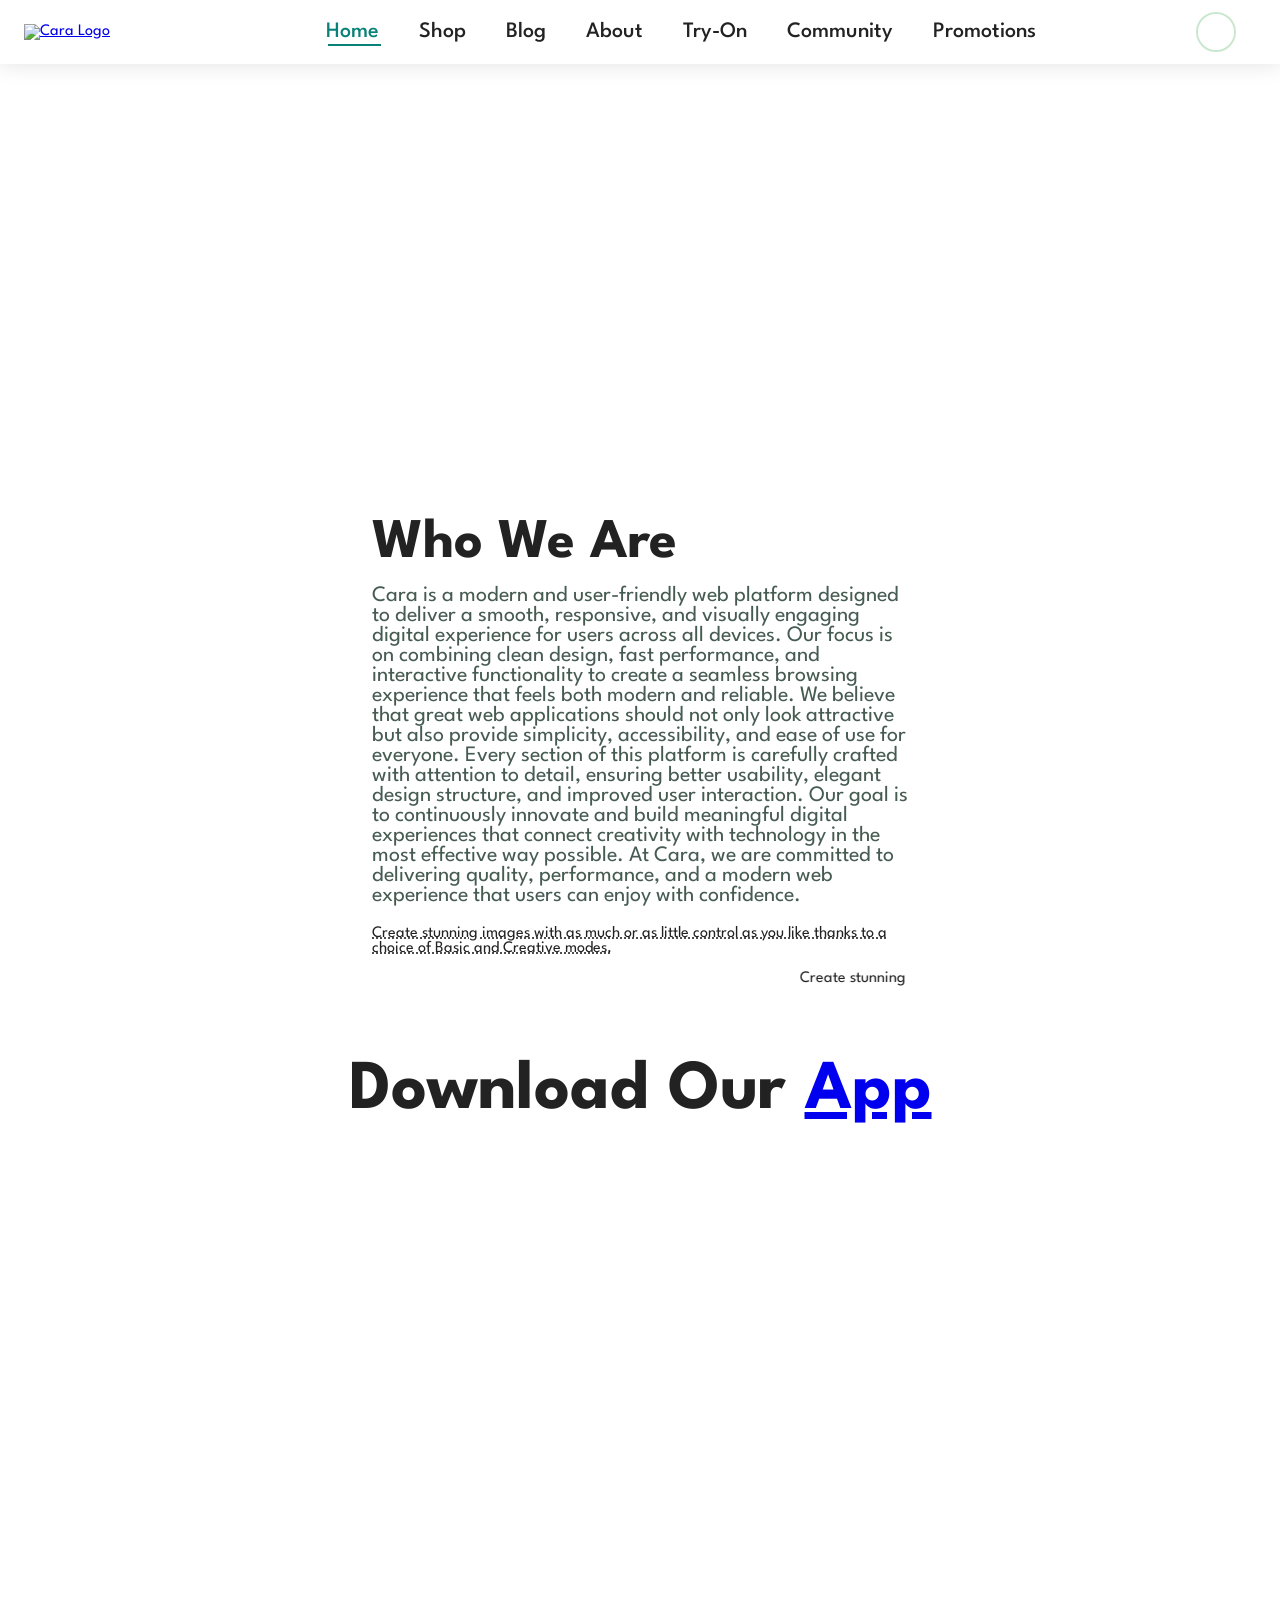
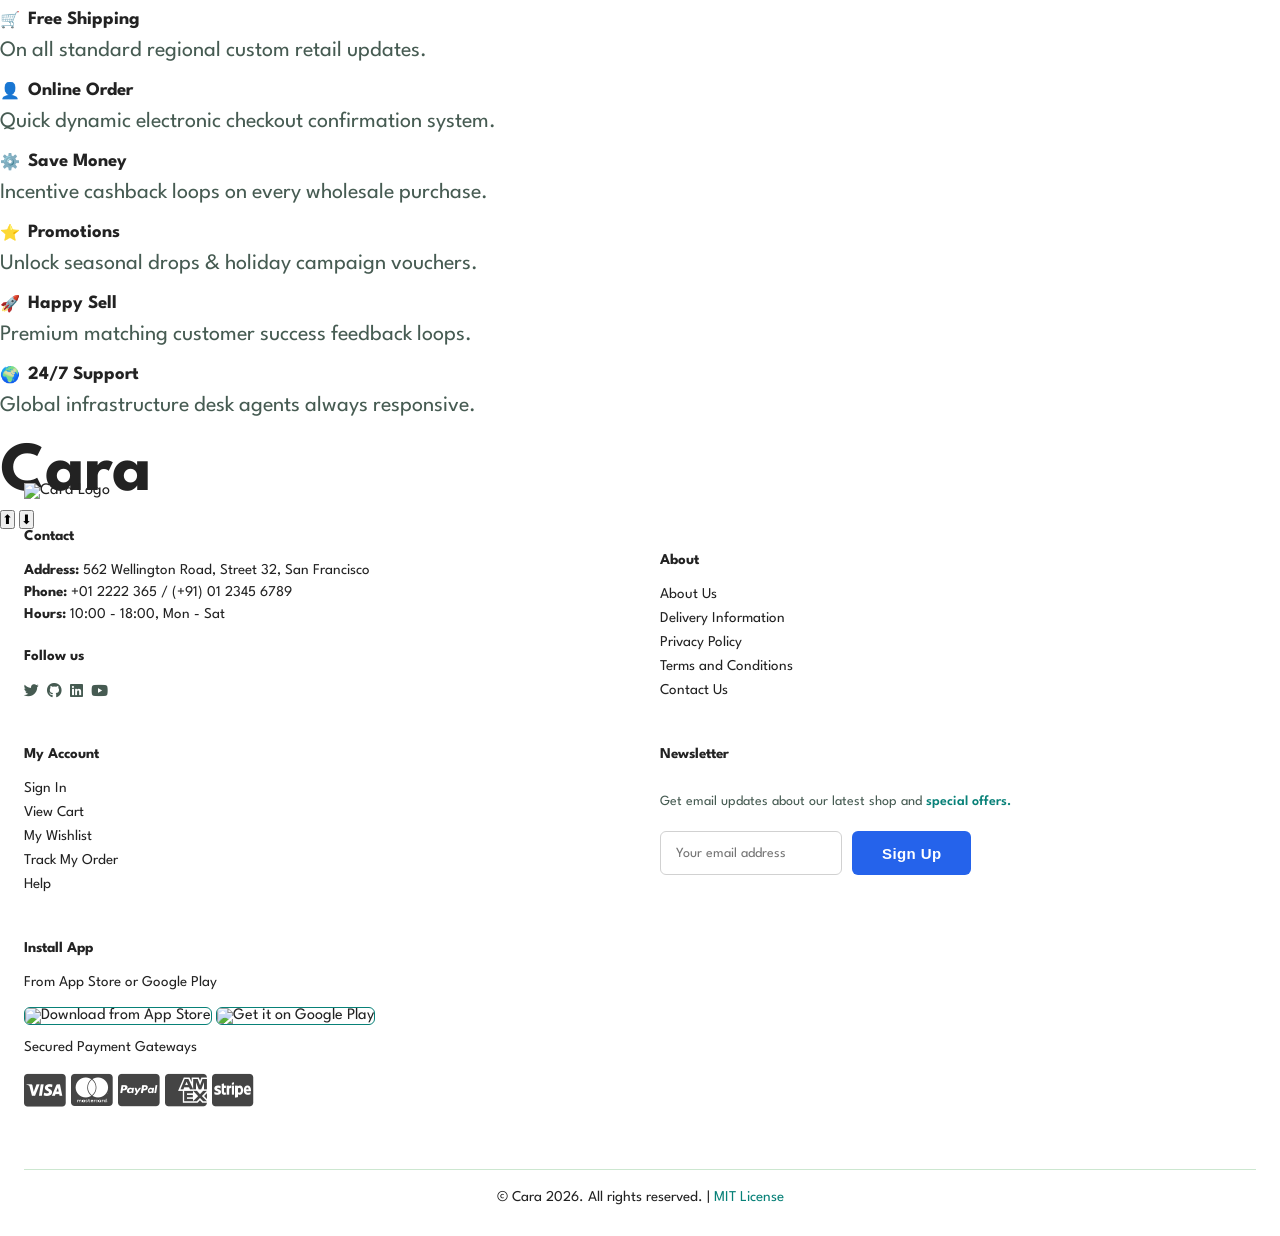
==== commit 87e76282: "Merge remote-tracking branch 'upstream/main' into footer/fix" ====
--- a/about.html
+++ b/about.html
@@ -244,51 +244,51 @@
     <section id="interactive-feature-wrapper">
       <div class="animation-container" id="cardContainer">
         <div class="sub-card card-l1">
-          <div class="icon">🛒</div>
-          <div>
-            <h3>Free Shipping</h3>
-            <p>On all standard regional custom retail updates.</p>
+          <div style="display: flex; align-items: center; gap: 8px; margin-bottom: 8px;">
+               <div class="icon">🛒</div>
+               <h3>Free Shipping</h3>
           </div>
+          <p>On all standard regional custom retail updates.</p>
         </div>
 
         <div class="sub-card card-l2">
-          <div class="icon">👤</div>
-          <div>
-            <h3>Online Order</h3>
-            <p>Quick dynamic electronic checkout confirmation system.</p>
-          </div>
+        <div style="display: flex; align-items: center; gap: 8px; margin-bottom: 8px;">
+             <div class="icon">👤</div>
+             <h3>Online Order</h3>
+        </div>
+        <p>Quick dynamic electronic checkout confirmation system.</p>
         </div>
 
         <div class="sub-card card-l3">
-          <div class="icon">⚙️</div>
-          <div>
+        <div style="display: flex; align-items: center; gap: 8px; margin-bottom: 8px;">
+            <div class="icon">⚙️</div>
             <h3>Save Money</h3>
-            <p>Incentive cashback loops on every wholesale purchase.</p>
-          </div>
+        </div>
+        <p>Incentive cashback loops on every wholesale purchase.</p>
         </div>
 
         <div class="sub-card card-r1">
-          <div class="icon">⭐</div>
-          <div>
+        <div style="display: flex; align-items: center; gap: 8px; margin-bottom: 8px;">
+            <div class="icon">⭐</div>
             <h3>Promotions</h3>
-            <p>Unlock seasonal drops & holiday campaign vouchers.</p>
-          </div>
+        </div>
+        <p>Unlock seasonal drops & holiday campaign vouchers.</p>
         </div>
 
         <div class="sub-card card-r2">
-          <div class="icon">🚀</div>
-          <div>
+        <div style="display: flex; align-items: center; gap: 8px; margin-bottom: 8px;">
+            <div class="icon">🚀</div>
             <h3>Happy Sell</h3>
-            <p>Premium matching customer success feedback loops.</p>
-          </div>
+        </div>
+        <p>Premium matching customer success feedback loops.</p>
         </div>
 
         <div class="sub-card card-r3">
-          <div class="icon">🌍</div>
-          <div>
+        <div style="display: flex; align-items: center; gap: 8px; margin-bottom: 8px;">
+            <div class="icon">🌍</div>
             <h3>24/7 Support</h3>
-            <p>Global infrastructure desk agents always responsive.</p>
-          </div>
+        </div>
+        <p>Global infrastructure desk agents always responsive.</p>
         </div>
 
         <div class="brand-card" id="brandCard">
@@ -304,64 +304,171 @@
       ⬇
     </button>
 
-      <!-- Footer Container -->
-      <div id="footer-container"></div>
-      <!-- Load Footer -->
-      <script src="footer.js"></script>
-      <script>loadFooter();</script>    <script src="app.js"></script>
+    <!-- Footer -->
+    <footer class="section-p1">
+      <!-- Contact Column -->
+      <div class="col">
+        <img class="logo" src="images/logo.png" alt="Cara Logo" />
+        <h4>Contact</h4>
+        <p>
+          <strong>Address:</strong> 562 Wellington Road, Street 32, San
+          Francisco
+        </p>
+        <p><strong>Phone:</strong> +01 2222 365 / (+91) 01 2345 6789</p>
+        <p><strong>Hours:</strong> 10:00 - 18:00, Mon - Sat</p>
+
+        <div class="follow">
+          <h4>Follow us</h4>
+          <div class="icon">
+            <a
+              href="https://x.com/JanaviPandole"
+              target="_blank"
+              rel="noopener noreferrer"
+            >
+              <i class="fab fa-twitter"></i>
+            </a>
+            <a
+              href="https://github.com/janavipandole"
+              target="_blank"
+              rel="noopener noreferrer"
+            >
+              <i class="fab fa-github"></i>
+            </a>
+            <a
+              href="https://www.linkedin.com/in/janavi-pandole-80a7b2290"
+              target="_blank"
+              rel="noopener noreferrer"
+            >
+              <i class="fab fa-linkedin"></i>
+            </a>
+            <a
+              href="https://www.youtube.com/@JanaviPandole"
+              target="_blank"
+              rel="noopener noreferrer"
+            >
+              <i class="fab fa-youtube"></i>
+            </a>
+          </div>
+        </div>
+      </div>
+
+      <!-- About Column -->
+      <div class="col">
+        <h4>About</h4>
+        <a href="about.html">About Us</a>
+        <a href="#">Delivery Information</a>
+        <a href="privacy.html">Privacy Policy</a>
+        <a href="terms.html">Terms and Conditions</a>
+        <a href="contact.html">Contact Us</a>
+      </div>
+
+      <!-- My Account Column -->
+      <div class="col">
+        <h4>My Account</h4>
+        <a href="login.html">Sign In</a>
+        <a href="cart.html">View Cart</a>
+        <a href="#">My Wishlist</a>
+        <a href="cart.html">Track My Order</a>
+        <a href="contact.html">Help</a>
+      </div>
+
+      <!-- Newsletter Column -->
+      <div class="col newsletter-footer">
+        <h4>Newsletter</h4>
+        <p>
+          Get email updates about our latest shop and
+          <span>special offers.</span>
+        </p>
+
+        <form class="newsletter-form">
+          <input type="email" placeholder="Your email address" required />
+          <button type="submit" class="normal">Sign Up</button>
+        </form>
+      </div>
+
+      <!-- Install App Column -->
+      <div class="col install">
+        <h4>Install App</h4>
+        <p>From App Store or Google Play</p>
+
+        <div class="row">
+          <img src="images/pay/app.jpg" alt="Download from App Store" />
+          <img src="images/pay/play.jpg" alt="Get it on Google Play" />
+        </div>
+
+        <p>Secured Payment Gateways</p>
+
+        <div class="payment-icons">
+          <a
+            href="https://www.visa.com"
+            target="_blank"
+            rel="noopener noreferrer"
+            aria-label="Visa"
+          >
+            <i class="fab fa-cc-visa"></i>
+          </a>
+
+          <a
+            href="https://www.mastercard.com"
+            target="_blank"
+            rel="noopener noreferrer"
+            aria-label="Mastercard"
+          >
+            <i class="fab fa-cc-mastercard"></i>
+          </a>
+
+          <a
+            href="https://www.paypal.com"
+            target="_blank"
+            rel="noopener noreferrer"
+            aria-label="PayPal"
+          >
+            <i class="fab fa-cc-paypal"></i>
+          </a>
+
+          <a
+            href="https://www.americanexpress.com"
+            target="_blank"
+            rel="noopener noreferrer"
+            aria-label="American Express"
+          >
+            <i class="fab fa-cc-amex"></i>
+          </a>
+
+          <a
+            href="https://stripe.com"
+            target="_blank"
+            rel="noopener noreferrer"
+            aria-label="Stripe"
+          >
+            <i class="fab fa-cc-stripe"></i>
+          </a>
+        </div>
+      </div>
+
+      <!-- Copyright -->
+      <div class="copyright">
+        <p>
+          &copy; Cara <span class="Current-Year"></span>. All rights reserved. |
+          <a href="license.html" style="color: #088178"> MIT License </a>
+        </p>
+      </div>
+    </footer>
+          <button id="scrollTopBtn" title="Go to top" width="120px" height="120px">
+  ↑
+</button>
+
+    <script src="navbar.js"></script>
     <script>
-      document.addEventListener("DOMContentLoaded", () => {
-        const brandCard = document.getElementById("brandCard");
-        const cardContainer = document.getElementById("cardContainer");
-        const statusText = document.getElementById("statusText");
-        const featureSection = document.getElementById(
-          "interactive-feature-wrapper",
-        );
-
-        // 1. Manual Click Control
-        if (brandCard && cardContainer) {
-          brandCard.addEventListener("click", () => {
-            const isOpen = cardContainer.classList.toggle("open");
-            statusText.innerText = isOpen
-              ? "Click to collapse"
-              : "Click to expand";
-          });
-        }
-
-        // 2. Snappy Scroll-Based Activation Engine
-        if (featureSection && cardContainer) {
-          const observerOptions = {
-            root: null,
-            // Trigger as soon as even 1 pixel of the feature section enters the screen
-            threshold: 0,
-            // Shrink the invisible trigger box so it fires slightly before the section arrives
-            rootMargin: "0px 0px -10% 0px",
-          };
-
-          const scrollObserver = new IntersectionObserver(
-            (entries, observer) => {
-              entries.forEach((entry) => {
-                // If the section enters the screen from the bottom while scrolling down
-                if (entry.isIntersecting) {
-                  cardContainer.classList.add("open");
-                  if (statusText) statusText.innerText = "Click to collapse";
-
-                  // Disconnect observer so it doesn't run again
-                  observer.unobserve(entry.target);
-                }
-              });
-            },
-            observerOptions,
-          );
-
-          // Track the feature section itself instead of the app section
-          scrollObserver.observe(featureSection);
-        }
-      });
+      loadNavbar('about');
     </script>
-    <script src="navbar.js"></script>
-    <script>loadNavbar('about');</script>
-    <script src="app.js"></script>  
+    
+    <script src="app.js"></script>
+    
+    <script>
+      document.querySelector(".Current-Year").textContent =
+        new Date().getFullYear();
+    </script>
     <script>
   const scrollBtn = document.getElementById("scrollTopBtn");
 
--- a/style.css
+++ b/style.css
@@ -3073,20 +3073,134 @@
 
         #cart {
             overflow-x: auto;
-        }
-
-        /* ── Cart rows: black background on ALL screen sizes ── */
+            margin-top: 20px;
+            padding-top: 0;
+            width: 100%;
+        }
+        
+       /* ============================================
+        DESKTOP CART FIX
+   ============================================ */
+
+        #cart table {
+            width: 100%;
+            border-collapse: collapse;
+             table-layout: auto;
+        }
+
+        #cart table td,
+        #cart table thead td {
+           text-align: center;
+           vertical-align: middle;
+        }
+
+    /* Better desktop widths */
+        #cart table td:nth-child(1) {
+            width: 80px;
+        }
+
+        #cart table td:nth-child(2) {
+           width: 120px;
+        }
+
+        #cart table td:nth-child(3) {
+            width: auto;
+        }
+
+        #cart table td:nth-child(4),
+        #cart table td:nth-child(5),
+        #cart table td:nth-child(6) {
+            width: 120px;
+        }
+
+        #cart table img {
+            width: 90px;
+            height: auto;
+            object-fit: cover;
+        }
+        
+         /* ── Cart rows: black background on ALL screen sizes ── */
         #cart table tbody tr td,
         #cart table tbody td {
             background-color: #000000 !important;
             color: #ffffff !important;
             transition: background-color 0.25s ease, box-shadow 0.25s ease;
+            padding: 15px;
+            border-bottom: 1px solid #333;
+            vertical-align: middle;
         }
 
         #cart table tbody tr:hover td {
             background-color: #1a1a1a !important;
             box-shadow: inset 3px 0 0 #088178;
         }
+
+        #cart-add {
+            display: flex;
+            justify-content: space-between;
+            flex-wrap: wrap;
+            align-items: flex-start;
+            gap: 30px;
+            margin-top: 30px;
+        }
+
+        #cart-add .coupon,
+        .subtotal {
+            flex: 1;
+            min-width: 320px;
+        }
+
+        .subtotal {
+            border: 1px solid #c9cbce;
+            padding: 30px;
+            box-sizing: border-box;
+            background: var(--bg-primary);
+        }
+
+        .subtotal table {
+            width: 100%;
+            border-collapse: collapse;
+            margin-bottom: 20px;
+        }
+
+        .subtotal table td {
+            padding: 12px 10px;
+            font-size: 16px;
+            border: 1px solid #c9cbce;
+        }
+
+        .subtotal button {
+            width: 100%;
+            padding: 14px 20px;
+            background-color: #088178;
+            color: #fff;
+            border: none;
+            cursor: pointer;
+        }
+
+        #page-header {
+            padding: 40px 80px;
+            text-align: center;
+            min-height: auto;
+        }
+
+        #page-header h2 {
+            margin-bottom: 10px;
+        }
+        #page-header p {
+           margin: 0;
+           opacity: 0.8;
+        }
+
+        #cart.section-p1{
+            padding-top: 10px;
+            padding-bottom: 30px;
+        }
+        #cart-add.section-p1 {
+            padding-top: 20px;
+            padding-bottom: 20px;
+        }
+
 
 
         @media (max-width: 799px) {
@@ -3112,12 +3226,14 @@
             #cart table {
                 width: 100%;
                 border-collapse: collapse;
-                white-space: nowrap;
-                table-layout: fixed;
+                 margin-top: 0;
+                white-space: normal;
             }
 
             #cart table img {
                 width: 150px;
+                height: auto;
+                object-fit: cover;
             }
 
             #cart table td:nth-child(1) {
@@ -3131,7 +3247,8 @@
             }
 
             #cart table td:nth-child(3) {
-                width: 250px;
+                min-width: 200px;
+                width: auto;
                 text-align: center;
             }
 
@@ -3148,6 +3265,7 @@
                 display: block;
                 margin: 0 auto;
                 text-align: center;
+                border: 1px solid #ccc;
             }
 
             #cart table td:nth-child(5) input:focus {
@@ -3189,11 +3307,16 @@
                 background-color: #1a1a1a;
                 box-shadow: inset 3px 0 0 #088178;
             }
+            #cart table td {
+                word-break: break-word;
+            }
 
             #cart-add {
                 display: flex;
                 justify-content: space-between;
                 flex-wrap: wrap;
+                gap: 30px;
+                margin-top: 30px;
             }
 
             #cart-add .coupon {
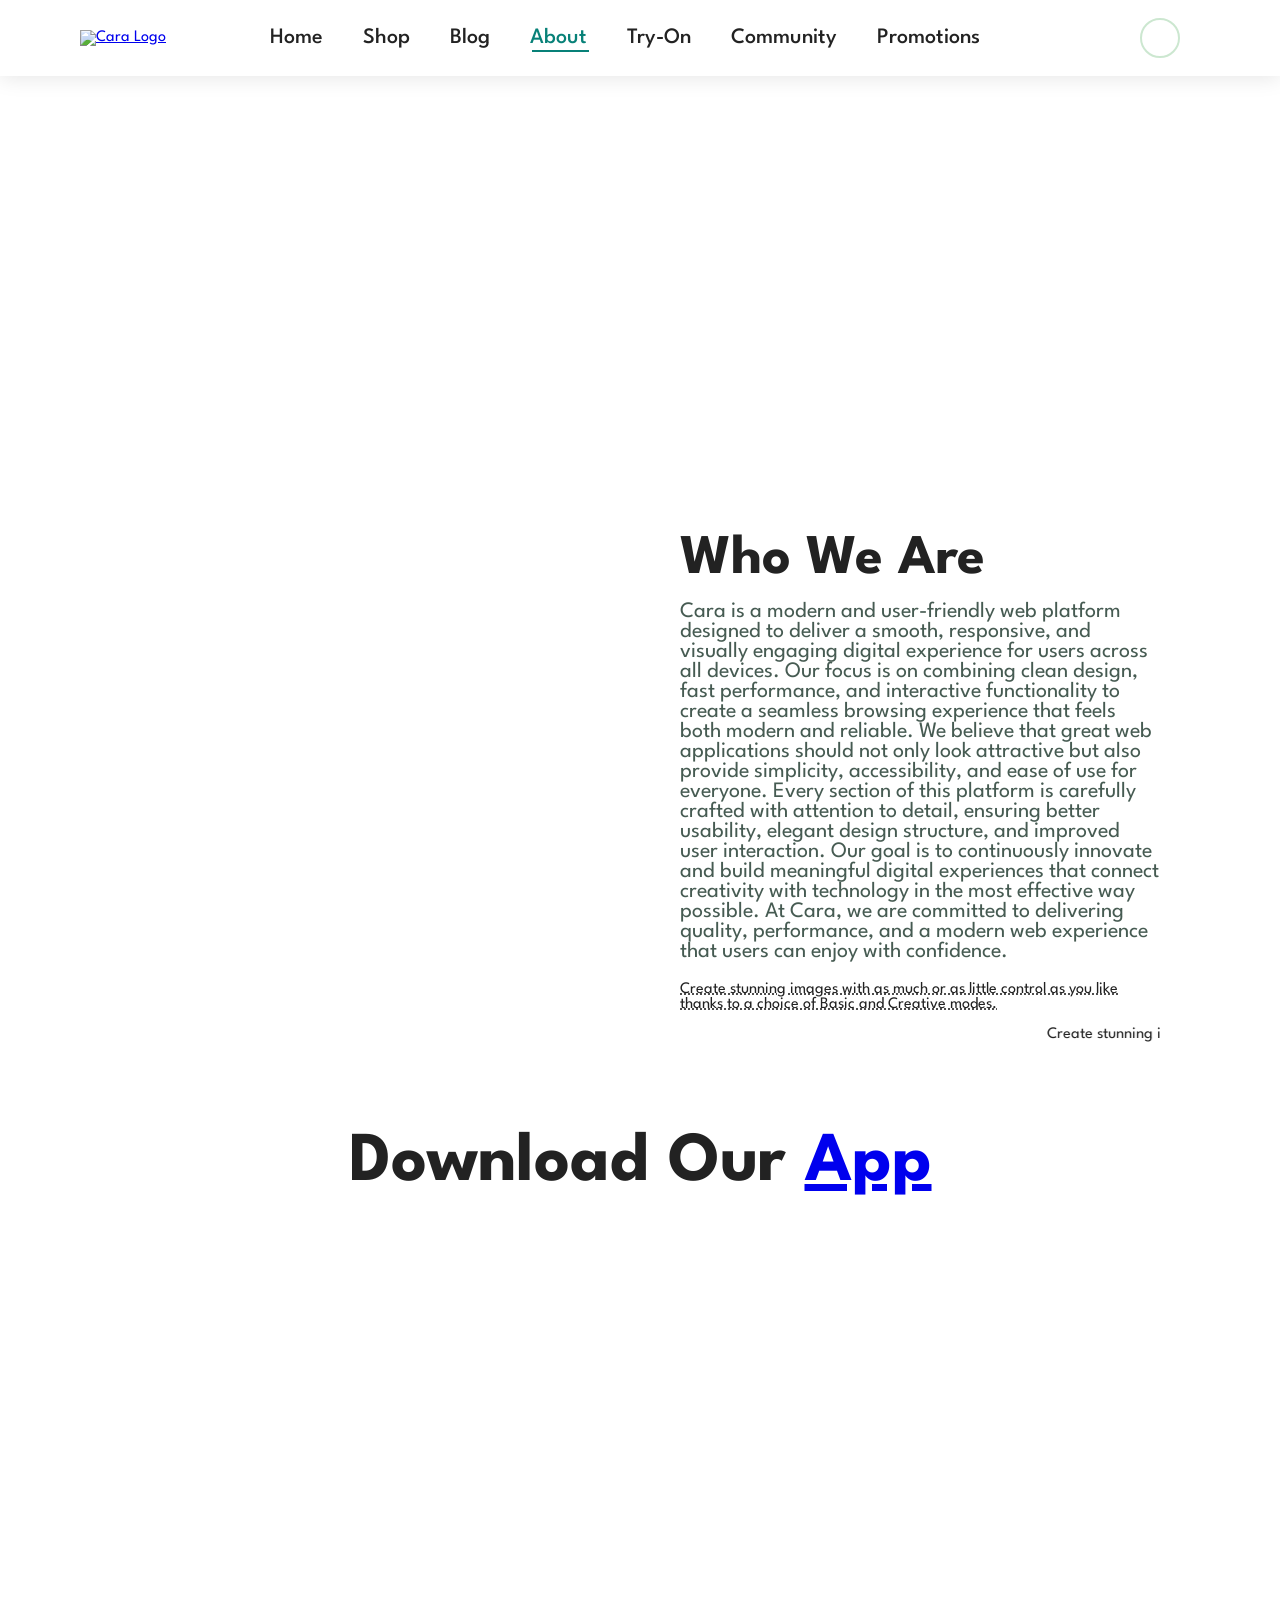
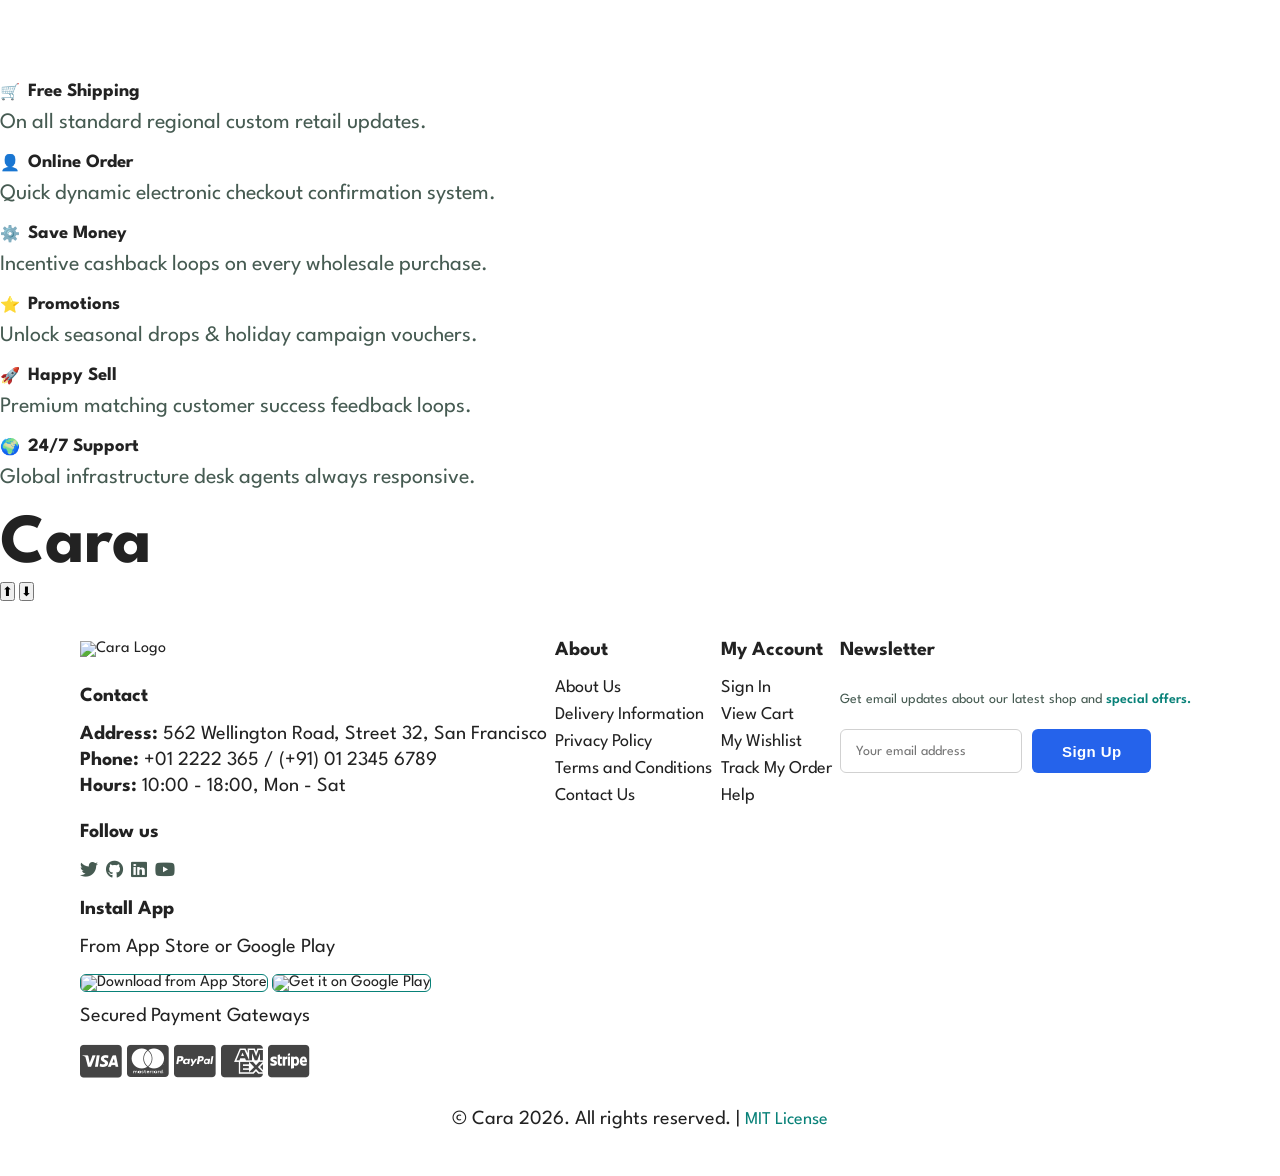
==== commit e454e9ba: "Merge branch 'main' of https://github.com/janavipandole/Cara" ====
--- a/about.html
+++ b/about.html
@@ -118,10 +118,10 @@
     <ul id="navbar">
 
       <!-- Main Navigation Links -->
-      <li><a class="active" href="index.html">Home</a></li>
+      <li><a href="index.html">Home</a></li>
       <li><a href="shop.html">Shop</a></li>
       <li><a href="blog.html">Blog</a></li>
-      <li><a href="about.html">About</a></li>
+      <li><a class="active" href="about.html">About</a></li>
       <li><a href="try-on.html">Try-On</a></li>
       <li><a href="community.html">Community</a></li>
       <li><a href="promotions.html">Promotions</a></li>
--- a/style.css
+++ b/style.css
@@ -1,6573 +1,6335 @@
-@import url('https://fonts.googleapis.com/css2?family=Outfit:wght@100..900&family=League+Spartan:wght@100..900&display=swap');
-
-/* ============================================
-   ADD-TO-CART BUTTON HOVER ANIMATION
-   Issue #316 — Hover micro-interactions
-   ============================================ */
-
-#product1 .pro .cart {
-  transition: all 0.3s ease;
-  cursor: pointer;
-}
-
-#product1 .pro .cart:hover {
-  background-color: #088178;
-  color: #fff;
-  transform: scale(1.12) translateY(-2px);
-  box-shadow: 0 4px 12px rgba(8, 129, 120, 0.35);
-  border-color: #088178;
-}
-
-#product1 .pro .cart i {
-  transition: transform 0.3s ease;
-}
-
-#product1 .pro .cart:hover i {
-  transform: rotate(-10deg) scale(1.1);
-}
-
-/* Dark theme variant */
-[data-theme="dark"] #product1 .pro .cart:hover {
-  background-color: var(--accent);
-  box-shadow: 0 4px 12px rgba(6, 182, 212, 0.35);
-  border-color: var(--accent);
-}
-
-/* Banner3 — solid white button with dark text for max contrast */
-#banner3 .banner-box button {
-    background: rgba(255, 255, 255, 0.92);
-    color: #111;
-    border: none;
-    font-weight: 700;
-    font-size: 14px;
-    padding: 12px 24px;
-    border-radius: 6px;
-    cursor: pointer;
-    -webkit-backdrop-filter: blur(4px);
-    backdrop-filter: blur(4px);
-    box-shadow: 0 4px 15px rgba(0, 0, 0, 0.25);
-    transition: all 0.3s ease;
-    margin-top: 12px;
-    position: relative;
-    z-index: 2;
-}
-
-#banner3 .banner-box button:hover {
-    background: var(--accent);
-    color: #fff;
-    box-shadow: 0 6px 20px rgba(0, 0, 0, 0.35);
-    transform: translateY(-2px);
-}
-
-/* sm-banner buttons — same treatment */
-#sm-banner .banner-box button {
-    background: rgba(255, 255, 255, 0.92);
-    color: #111;
-    border: none;
-    font-weight: 700;
-    font-size: 14px;
-    padding: 12px 28px;
-    border-radius: 6px;
-    cursor: pointer;
-    -webkit-backdrop-filter: blur(4px);
-    backdrop-filter: blur(4px);
-    box-shadow: 0 4px 15px rgba(0, 0, 0, 0.25);
-    transition: all 0.3s ease;
-    position: relative;
-    z-index: 2;
-}
-
-#sm-banner .banner-box button:hover {
-    background: var(--accent);
-    color: #fff;
-    box-shadow: 0 6px 20px rgba(0, 0, 0, 0.35);
-    transform: translateY(-2px);
-}
-
-/* Scrollbar Customization */
-::-webkit-scrollbar {
-    width: 8px;
-    height: 10px;
-}
-
-::-webkit-scrollbar-track {
-    background: transparent;
-}
-
-::-webkit-scrollbar-thumb {
-    background-color: var(--accent);
-    border-radius: 10px; 
-    border: 2px solid var(--bg-primary);
-}
-
-::-webkit-scrollbar-thumb:hover {
-    background: #06655e;
-}
-
-/* Dark theme adjustment */
-[data-theme="dark"] #banner3 .banner-box button,
-[data-theme="dark"] #sm-banner .banner-box button {
-    background: rgba(255, 255, 255, 0.15);
-    color: #fff;
-    border: 1px solid rgba(255, 255, 255, 0.4);
-}
-
-[data-theme="dark"] #banner3 .banner-box button:hover,
-[data-theme="dark"] #sm-banner .banner-box button:hover {
-    background: var(--accent);
-    border-color: var(--accent);
-    color: #fff;
-}
-
-/* ============================================
-   BANNER CARD HOVER ANIMATIONS
-   Add this block to the end of style.css
-   ============================================ */
-
-/* ── Shared setup for both banner rows ── */
-#sm-banner .banner-box,
-#banner3 .banner-box {
-    overflow: hidden;
-    /* keeps zoomed bg clipped inside the card */
-    transition:
-        transform 0.35s cubic-bezier(0.25, 0.8, 0.25, 1),
-        box-shadow 0.35s cubic-bezier(0.25, 0.8, 0.25, 1);
-}
-
-/* Background image lives on the pseudo-element so it can scale independently */
-#sm-banner .banner-box::before,
-#banner3 .banner-box::before {
-    content: "";
-    position: absolute;
-    inset: 0;
-    background: inherit;
-    /* picks up background-image from parent */
-    background-size: cover;
-    background-position: center;
-    transition: transform 0.55s cubic-bezier(0.25, 0.8, 0.25, 1);
-    z-index: 0;
-}
-
-/* Make sure text / buttons sit above the pseudo-element */
-#sm-banner .banner-box>*,
-#banner3 .banner-box>* {
-    position: relative;
-    z-index: 1;
-}
-
-/* ── Card lift + shadow on hover ── */
-#sm-banner .banner-box:hover,
-#banner3 .banner-box:hover {
-    transform: translateY(-8px) scale(1.02);
-    box-shadow: 0 20px 45px rgba(0, 0, 0, 0.22);
-}
-
-/* ── Background zoom on hover ── */
-#sm-banner .banner-box:hover::before,
-#banner3 .banner-box:hover::before {
-    transform: scale(1.08);
-}
-
-/* ── Subtle dark overlay that appears on hover ── */
-#sm-banner .banner-box::after,
-#banner3 .banner-box::after {
-    content: "";
-    position: absolute;
-    inset: 0;
-    background: rgba(0, 0, 0, 0);
-    transition: background 0.35s ease;
-    z-index: 0;
-    border-radius: inherit;
-}
-
-#sm-banner .banner-box:hover::after,
-#banner3 .banner-box:hover::after {
-    background: rgba(0, 0, 0, 0.12);
-}
-
-/* ── Button animations inside banner cards ── */
-#sm-banner .banner-box button,
-#banner3 .banner-box button {
-    transition:
-        background-color 0.3s ease,
-        color 0.3s ease,
-        transform 0.3s cubic-bezier(0.25, 0.8, 0.25, 1),
-        box-shadow 0.3s ease;
-}
-
-#sm-banner .banner-box:hover button,
-#banner3 .banner-box:hover button {
-    transform: translateY(-3px);
-    box-shadow: 0 8px 20px rgba(0, 0, 0, 0.2);
-}
-
-/* ── Heading slide-up micro-animation ── */
-#sm-banner .banner-box h2,
-#sm-banner .banner-box h4,
-#banner3 .banner-box h2,
-#banner3 .banner-box h3 {
-    transition: transform 0.35s ease, letter-spacing 0.35s ease;
-}
-
-#sm-banner .banner-box:hover h2,
-#sm-banner .banner-box:hover h4,
-#banner3 .banner-box:hover h2,
-#banner3 .banner-box:hover h3 {
-    transform: translateY(-4px);
-    letter-spacing: 0.5px;
-}
-
-/* ── Dark-theme adjustments ── */
-[data-theme="dark"] #sm-banner .banner-box:hover,
-[data-theme="dark"] #banner3 .banner-box:hover {
-    box-shadow: 0 20px 45px rgba(6, 182, 212, 0.18);
-}
-
-
-
-/* ============================================
-   DARK THEME VARIABLES
-   ============================================ */
-
-:root {
-    --bg-primary: #ffffff;
-    --bg-secondary: #f8f9fa;
-    --text-primary: #222;
-    --text-secondary: #465b52;
-    --header-bg: #ffffff;
-    --card-bg: #ffffff;
-    --border-color: #cce7d0;
-    --shadow: rgba(0, 0, 0, 0.02);
-    --shadow-hover: rgba(0, 0, 0, 0.25);
-    --accent: #088178;
-    --feature-bg-1: #fddde4;
-    --feature-bg-2: #cdebbc;
-    --feature-bg-3: #d1e8f2;
-    --feature-bg-4: #cdd4f6;
-    --feature-bg-5: #f6dbf6;
-    --feature-bg-6: #fff2e5;
-    --input-bg: #ffffff;
-    --footer-text: #222;
-    --cart-icon-bg: #e8f6ea;
-    --feature-label-color: #088178;
-}
-
-[data-theme="dark"] {
-    --bg-primary: #0f1419;
-    --bg-secondary: #1a1f26;
-    --text-primary: #e6eef8;
-    --text-secondary: #94a3b8;
-    --header-bg: #0f1419;
-    --card-bg: #1a1f26;
-    --border-color: #2d3748;
-    --shadow: rgba(0, 0, 0, 0.4);
-    --shadow-hover: rgba(124, 58, 237, 0.3);
-    --accent: #06b6d4;
-    --feature-bg-1: #7c3aed;
-    --feature-bg-2: #10b981;
-    --feature-bg-3: #3b82f6;
-    --feature-bg-4: #8b5cf6;
-    --feature-bg-5: #ec4899;
-    --feature-bg-6: #f59e0b;
-    --input-bg: #2d3748;
-    --footer-text: #e6eef8;
-    --cart-icon-bg: #2d3748;
-    --feature-label-color: #ffffff;
-}
-
-/* ============================================
-   BASE STYLES
-   ============================================ */
-
-* {
-    font-family: "League Spartan", sans-serif;
-    margin: 0;
-    padding: 0;
-    box-sizing: border-box;
-}
-
-body {
-    width: 100%;
-    background-color: var(--bg-primary);
-    color: var(--text-primary);
-    transition: background-color 0.3s ease, color 0.3s ease;
-}
-
-h1 {
-    font-size: 70px;
-    line-height: 74px;
-    color: var(--text-primary);
-    transition: color 0.3s ease;
-}
-
-h2 {
-    font-size: 56px;
-    line-height: 60px;
-    color: var(--text-primary);
-    transition: color 0.3s ease;
-}
-
-h4 {
-    font-size: 30px;
-    color: var(--text-primary);
-    transition: color 0.3s ease;
-}
-
-h6 {
-    font-size: 20px;
-    font-weight: 700;
-}
-
-p {
-    font-size: 22px;
-    margin: 12px 0 20px 0;
-    color: var(--text-secondary);
-    transition: color 0.3s ease;
-}
-
-.section-p1 {
-    padding: 40px 80px;
-    background-color: var(--bg-primary);
-    transition: background-color 0.3s ease;
-}
-
-.section-m1 {
-    margin: 40px 0;
-}
-
-button.normal {
-    background-color: #fff;
-    color: #000;
-    border: none;
-    padding: 15px 30px;
-    text-decoration: none;
-    font-weight: 600;
-    font-size: 16px;
-    cursor: pointer;
-    border-radius: 4px;
-    outline: none;
-    transition: 0.3s ease;
-}
-
-button.white {
-    background-color: transparent;
-    color: #FFF;
-    border: none;
-    padding: 12px 22px;
-    text-decoration: none;
-    font-weight: 600;
-    border: 1px solid white;
-    font-size: 16px;
-    cursor: pointer;
-    outline: none;
-
-    /* Required for JavaScript ripple positioning */
-    position: relative;
-    overflow: hidden;
-
-    transition: background-color 0.3s ease, color 0.3s ease, border-color 0.3s ease, transform 0.2s cubic-bezier(0.25, 0.8, 0.25, 1), box-shadow 0.2s ease;
-    will-change: transform, box-shadow;
-}
-
-/* Hover State for White/Inverted Buttons */
-button.white:hover {
-    background-color: var(--text-primary);
-    color: var(--bg-primary);
-    transform: translateY(-2px) scale(1.03);
-    box-shadow: 0 6px 15px var(--shadow-hover);
-}
-
-/* Click/Active State for White/Inverted Buttons */
-button.white:active {
-    transform: translateY(0) scale(0.98);
-    box-shadow: 0 2px 5px var(--shadow);
-}
-
-/* Keyboard Accessibility Focus Indicators */
-button.normal:focus-visible,
-button.white:focus-visible {
-    outline: 3px solid var(--accent);
-    outline-offset: 3px;
-}
-
-.back-btn {
-    position: absolute;
-    right: 110px;
-    top: 140px;
-    padding: 11px 24px;
-    border: none;
-    background: var(--accent);
-    color: white;
-    border-radius: 5px;
-    cursor: pointer;
-    font-size: 15px;
-    transition: 0.3s;
-    z-index: 1000;
-}
-
-.back-btn:hover {
-    opacity: 0.9;
-    transform: translateY(-2px);
-}
-
-/* ============================================
-   JAVASCRIPT RIPPLE EFFECT GRAPHICS
-   ============================================ */
-
-.ripple-effect {
-    position: absolute;
-    border-radius: 50%;
-    background: rgba(255, 255, 255, 0.4);
-    /* Light ripple for colored backgrounds */
-    transform: translate(-50%, -50%) scale(0);
-    animation: ripple-animation 0.6s ease-out;
-    pointer-events: none;
-    width: 200px;
-    height: 200px;
-}
-
-/* Darker ripple variant looks better inside light/transparent white buttons */
-button.white .ripple-effect {
-    background: rgba(0, 0, 0, 0.15);
-}
-
-@keyframes ripple-animation {
-    to {
-        transform: translate(-50%, -50%) scale(2.5);
-        opacity: 0;
-    }
-}
-
-/* ============================================
-   THEME TOGGLE BUTTON
-   ============================================ */
-
-.theme-toggle {
-    background: transparent;
-    border: 2px solid var(--border-color);
-    border-radius: 50%;
-    width: 40px;
-    height: 40px;
-    display: flex;
-    align-items: center;
-    justify-content: center;
-    cursor: pointer;
-    color: var(--text-primary);
-    font-size: 18px;
-    transition: all 0.3s ease;
-}
-
-.theme-toggle:hover {
-    background-color: var(--accent);
-    border-color: var(--accent);
-    color: white;
-    transform: rotate(180deg);
-}
-
-.mobile .theme-toggle {
-    margin-right: 10px;
-}
-
-/* ============================================
-   LAYOUT
-   ============================================ */
-
-#main {
-    width: 100%;
-    height: 100vh;
-}
-
-#back {
-    width: 100%;
-    height: 90vh;
-}
-
-#back img {
-    height: 90%;
-    width: 100%;
-    object-fit: cover;
-    object-position: start;
-}
-
-#top {
-    pointer-events: none;
-    position: absolute;
-    top: 0;
-    left: 0;
-    width: 100%;
-    height: 100vh;
-}
-
-#workingArea {
-    position: relative;
-    margin: 0 auto;
-    width: 100%;
-    max-width: 1920px;
-    height: 100vh;
-}
-
-/* ============================================
-   HEADER
-   ============================================ */
-
-#header {
-    display: flex;
-    align-items: center;
-    justify-content: space-between;
-    padding: 18px 80px;
-    background: var(--header-bg);
-    -webkit-backdrop-filter: blur(20px) saturate(180%);
-    backdrop-filter: blur(20px) saturate(180%);
-    box-shadow: 0 2px 20px rgba(0, 0, 0, 0.1);
-    z-index: 999;
-    position: fixed;
-    top: 0;
-    width: 100%;
-    border: none;
-    transition: all 0.3s ease;
-}
-
-#header a {
-    pointer-events: all;
-}
-
-#header a img {
-    filter: var(--logo-filter);
-    transition: filter 0.3s ease;
-}
-
-#siteLogo {
-
-    width: 120px;
-    height: 50px;
-    object-fit: contain;
-}
-
-#navbar {
-    position: relative;
-    display: flex;
-    align-items: center;
-    justify-content: center;
-}
-
-#navbar li {
-    list-style: none;
-    padding: 0 20px;
-}
-
-#navbar li a {
-    position: relative;
-    pointer-events: all;
-    text-decoration: none;
-    font-size: 22px;
-    font-weight: 500;
-    color: var(--text-primary);
-    transition: color 0.3s ease;
-}
-
-#navbar li a:hover,
-#navbar li a.active {
-    color: var(--accent);
-}
-
-.mobile,
-#close {
-    display: none;
-}
-
-#navbar li a.active::after {
-    content: '';
-    width: 100%;
-    height: 2px;
-    background: var(--accent);
-    position: absolute;
-    bottom: -4px;
-    left: 2px;
-}
-
-/* ============================================
-   HERO SECTION
-   ============================================ */
-
-#hero.hero-slider {
-    height: 100vh;
-    min-height: 500px;
-    width: 100%;
-    position: relative;
-    overflow: hidden;
-    padding: 0;
-}
-
-.hero-slider .slide {
-    position: absolute;
-    top: 0;
-    left: 0;
-    width: 100%;
-    height: 100%;
-    background-size: cover;
-    background-position: top 25% right 0;
-    opacity: 0;
-    transition: opacity 0.6s ease-in-out;
-    z-index: 0;
-    display: flex;
-    align-items: start;
-    justify-content: center;
-    flex-direction: column;
-}
-
-.hero-slider .slide.active {
-    opacity: 1;
-    z-index: 1;
-}
-
-/* Gradient Overlays */
-.hero-slider .slide::before {
-    content: '';
-    position: absolute;
-    top: 0;
-    left: 0;
-    width: 100%;
-    height: 100%;
-    background-image: linear-gradient(to right,
-            rgba(255, 255, 255, 0.75) 0%,
-            rgba(255, 255, 255, 0.45) 35%,
-            rgba(255, 255, 255, 0) 65%);
-    z-index: -1;
-    pointer-events: none;
-}
-
-[data-theme="dark"] .hero-slider .slide::before {
-    background-image: linear-gradient(to right,
-            rgba(0, 0, 0, 0.9) 0%,
-            rgba(0, 0, 0, 0.7) 50%,
-            rgba(0, 0, 0, 0) 100%);
-}
-
-.hero-slider .slide-content {
-    padding: 0 80px;
-    position: relative;
-    z-index: 2;
-}
-
-/* Slider Controls */
-.slider-btn {
-    position: absolute;
-    top: 50%;
-    transform: translateY(-50%);
-    background: rgba(255, 255, 255, 0.25);
-    color: var(--text-color);
-    border: none;
-    width: 32px;
-    height: 32px;
-    border-radius: 100%;
-    font-size: 1px;
-    cursor: pointer;
-    z-index: 3;
-    transition: background 0.2s ease, color 0.2s ease;
-    display: flex;
-    align-items: center;
-    justify-content: center;
-    pointer-events: all;
-}
-
-.slider-btn:hover {
-    background: var(--accent);
-    color: #fff;
-}
-
-.slider-btn.prev {
-    left: 20px;
-}
-
-.slider-btn.next {
-    right: 20px;
-}
-
-/* Slider Indicators */
-.slider-dots {
-    position: absolute;
-    bottom: 30px;
-    left: 50%;
-    transform: translateX(-50%);
-    display: flex;
-    gap: 10px;
-    z-index: 3;
-    pointer-events: all;
-}
-
-.slider-dots .dot {
-    width: 12px;
-    height: 12px;
-    border-radius: 50%;
-    background: rgba(0, 0, 0, 0.45);
-    cursor: pointer;
-    transition: all 0.3s ease;
-    border: 2px solid transparent;
-}
-
-[data-theme="dark"] .slider-dots .dot {
-    background: rgba(255, 255, 255, 0.3);
-}
-
-.slider-dots .dot.active {
-    background: #000000;
-    transform: scale(1.3);
-    border-color: rgba(255, 255, 255, 0.4);
-}
-
-[data-theme="dark"] .slider-dots .dot.active {
-    background: #ffffff;
-    border-color: rgba(0, 0, 0, 0.3);
-}
-
-#hero h4 {
-    padding-bottom: 15px;
-}
-
-#hero h1 {
-    color: var(--accent);
-}
-
-/* Shop Now CTA — filled accent button */
-.btn-shop-now {
-    pointer-events: auto;
-    display: inline-block;
-    background-color: var(--accent);
-    color: #fff;
-    text-decoration: none;
-    padding: 14px 36px;
-    border-radius: 6px;
-    font-size: 15px;
-    font-weight: 700;
-    cursor: pointer;
-    transition: background 0.3s ease, transform 0.2s ease, box-shadow 0.3s ease;
-    margin: 12px;
-    box-shadow: 0 4px 15px rgba(8, 129, 120, 0.35);
-}
-
-.btn-shop-now:hover {
-    background-color: #000000;
-    transform: translateY(-2px);
-    box-shadow: 0 8px 24px rgba(8, 129, 120, 0.5);
-}
-
-/* Take Style Quiz — outlined variant */
-#hero button {
-    pointer-events: all;
-    background: transparent;
-    border: 2px solid var(--accent);
-    color: var(--accent);
-    padding: 14px 30px;
-    border-radius: 6px;
-    cursor: pointer;
-    font-size: 15px;
-    font-weight: 700;
-    transition: background 0.3s ease, color 0.3s ease, transform 0.2s ease;
-}
-
-#hero button:hover {
-    background: var(--accent);
-    color: #fff;
-    transform: translateY(-2px);
-}
-
-/* ── Slider nav buttons: override the generic #hero button rule above ── */
-#hero .slider-btn {
-    background: #000000 !important;
-    color: #ffffff !important;
-    border: none !important;
-    width: 46px !important;
-    height: 46px !important;
-    border-radius: 50% !important;
-    font-size: 16px !important;
-    padding: 0 !important;
-    font-weight: normal !important;
-    box-shadow: 0 4px 16px rgba(0, 0, 0, 0.45);
-    transition: background 0.25s ease, opacity 0.25s ease !important;
-    transform: translateY(-50%) !important; /* keep vertical centring, no extra shift */
-}
-
-#hero .slider-btn:hover {
-    background: #2a2a2a !important;
-    color: #ffffff !important;
-    opacity: 0.9;
-    transform: translateY(-50%) !important; /* LOCKED — no downward movement on hover */
-}
-
-@keyframes fadeInUp {
-    from {
-        opacity: 0;
-        transform: translateY(30px);
-    }
-
-    to {
-        opacity: 1;
-        transform: translateY(0);
-    }
-}
-
-/* ============================================
-   FEATURES SECTION
-   ============================================ */
-
-#feature {
-    display: flex;
-    align-items: center;
-    justify-content: space-between;
-    flex-wrap: wrap;
-}
-
-#feature .fe-box {
-    width: 180px;
-    text-align: center;
-    padding: 25px 15px;
-    box-shadow: 20px 20px 30px var(--shadow);
-    border-radius: 4px;
-    border: 1px solid var(--border-color);
-    margin: 35px 0;
-    margin-top: 100px;
-    background-color: var(--card-bg);
-    transition: all 0.3s ease;
-}
-
-#feature .fe-box:hover {
-    box-shadow: 10px 10px 74px var(--shadow-hover);
-}
-
-#feature.fe-box img {
-    width: 100%;
-    margin-bottom: 10px;
-}
-
-#feature .fe-box h6 {
-    display: inline-block;
-    padding: 9px 8px 6px 8px;
-    line-height: 1;
-    margin-top: 10px;
-    border-radius: 4px;
-    color: var(--feature-label-color);
-    font-size: 16px;
-    font-weight: 700;
-}
-
-[data-theme="dark"] #feature .fe-box h6 {
-    color: #ffffff !important;
-    text-shadow: 0 1px 2px rgba(0, 0, 0, 0.4);
-}
-
-#feature .fe-box:nth-child(1) h6 {
-    background-color: var(--feature-bg-1);
-}
-
-#feature .fe-box:nth-child(2) h6 {
-    background-color: var(--feature-bg-2);
-}
-
-#feature .fe-box:nth-child(3) h6 {
-    background-color: var(--feature-bg-3);
-}
-
-#feature .fe-box:nth-child(4) h6 {
-    background-color: var(--feature-bg-4);
-}
-
-#feature .fe-box:nth-child(5) h6 {
-    background-color: var(--feature-bg-5);
-}
-
-#feature .fe-box:nth-child(6) h6 {
-    background-color: var(--feature-bg-6);
-}
-
-/* ============================================
-   PRODUCTS SECTION
-   ============================================ */
-
-#product1 {
-    text-align: center;
-}
-
-#product1 .pro-container {
-    display: grid;
-    grid-template-columns: repeat(4, 1fr);
-    gap: 20px;
-    padding-top: 20px;
-}
-
-/* ── Card container ── */
-#product1 .pro {
-    position: relative;
-    width: 100%;
-    min-width: 0;
-    padding: 12px 12px 14px;
-    border: 1.5px solid var(--border-color);
-    border-radius: 16px;
-    cursor: pointer;
-    box-shadow: 0 4px 20px rgba(0, 0, 0, 0.05);
-    margin: 10px 0;
-    background-color: var(--card-bg);
-    transition: box-shadow 0.3s ease, transform 0.25s ease;
-    display: flex;
-    flex-direction: column;
-}
-
-#product1 .pro:hover {
-    box-shadow: 0 12px 40px rgba(0, 0, 0, 0.12);
-    transform: translateY(-3px);
-}
-
-/* ── Image wrapper ── */
-.pro-img-wrap {
-    width: 100%;
-    background: #f5f5f5;
-    border-radius: 12px;
-    overflow: hidden;
-    display: flex;
-    align-items: center;
-    justify-content: center;
-    aspect-ratio: 1 / 1;
-}
-
-[data-theme="dark"] .pro-img-wrap {
-    background: #2a2a2a;
-}
-
-.pro-img-wrap img {
-    width: 100%;
-    height: 100%;
-    object-fit: cover;
-    border-radius: 12px;
-    transition: transform 0.35s ease;
-}
-
-#product1 .pro:hover .pro-img-wrap img {
-    transform: scale(1.04);
-}
-
-/* ── Description area ── */
-#product1 .pro .des {
-    text-align: start;
-    padding: 10px 2px 0;
-    display: flex;
-    flex-direction: column;
-    gap: 4px;
-    flex: 1;
-}
-
-/* ── Brand row: logo + name ── */
-.pro-brand-row {
-    display: flex;
-    align-items: center;
-    gap: 5px;
-    margin-top: 4px;
-}
-
-.pro-brand-logo {
-    width: 14px;
-    height: 14px;
-    color: #555;
-    flex-shrink: 0;
-}
-
-.pro-brand-row span {
-    font-size: 11px;
-    font-weight: 600;
-    letter-spacing: 0.06em;
-    text-transform: uppercase;
-    color: #777;
-}
-
-[data-theme="dark"] .pro-brand-row span {
-    color: #aaa;
-}
-
-/* ── Product title ── */
-#product1 .pro .des h5 {
-    color: var(--text-primary);
-    font-weight: 600;
-    font-size: 14px;
-    line-height: 1.35;
-    margin: 2px 0;
-    white-space: nowrap;
-    overflow: hidden;
-    text-overflow: ellipsis;
-}
-
-/* ── Star rating ── */
-#product1 .pro .des .star {
-    display: flex;
-    gap: 2px;
-}
-
-#product1 .pro .des i {
-    color: #FFB800;
-    font-size: 12px;
-}
-
-/* ── Price ── */
-#product1 .pro .des h4 {
-    color: var(--accent);
-    font-size: 17px;
-    font-weight: 700;
-    margin: 2px 0 6px;
-}
-
-/* ── Action bar: BUY NOW + cart icon ── */
-.pro-action-bar {
-    display: flex;
-    align-items: center;
-    gap: 8px;
-    margin-top: auto;
-    padding-top: 8px;
-}
-
-/* Primary BUY NOW pill button */
-.pro-buy-btn {
-    flex: 1;
-    background: #000000;
-    color: #ffffff;
-    border: none;
-    border-radius: 22px;
-    padding: 9px 14px;
-    font-size: 12px;
-    font-weight: 700;
-    letter-spacing: 0.06em;
-    cursor: pointer;
-    transition: background 0.25s ease, transform 0.2s ease, box-shadow 0.25s ease;
-    text-align: center;
-    white-space: nowrap;
-    max-width: 100%;
-    box-sizing: border-box;
-}
-
-.pro-buy-btn:hover {
-    background: #1a1a1a;
-    transform: scale(1.02);
-    box-shadow: 0 6px 18px rgba(0, 0, 0, 0.25);
-}
-
-/* Circular cart icon button */
-.pro-cart-btn {
-    width: 36px;
-    height: 36px;
-    min-width: 36px;
-    border-radius: 50%;
-    background: #000000;
-    border: 1.5px solid #000000;
-    color: #ffffff;
-    display: flex;
-    align-items: center;
-    justify-content: center;
-    font-size: 16px;
-    cursor: pointer;
-    transition: background 0.25s ease, color 0.25s ease, border-color 0.25s ease, box-shadow 0.25s ease;
-    text-decoration: none;
-}
-
-.pro-cart-btn:hover {
-    background: #1a1a1a;
-    color: #ffffff;
-    border-color: #088178;
-    box-shadow: 0 0 0 2px rgba(8, 129, 120, 0.3);
-}
-
-/* Legacy .cart class — keep for any static HTML cards on index.html */
-#product1 .pro .cart {
-    width: 36px;
-    height: 36px;
-    line-height: 36px;
-    border-radius: 50%;
-    background-color: transparent;
-    color: var(--accent);
-    border: 1.5px solid var(--border-color);
-    position: absolute;
-    bottom: 14px;
-    right: 12px;
-    display: flex;
-    align-items: center;
-    justify-content: center;
-    font-size: 16px;
-    transition: all 0.25s ease;
-    text-decoration: none;
-}
-
-#product1 .pro .cart:hover {
-    background: var(--accent);
-    color: #fff;
-    border-color: var(--accent);
-}
-
-#search-filter {
-    display: grid;
-    grid-template-columns: 1.8fr 1fr 0.6fr;
-    gap: 24px;
-    align-items: flex-end;
-    margin-bottom: 32px;
-}
-
-#search-filter .search-container,
-#search-filter .filter-container,
-#search-filter .search-summary {
-    width: 100%;
-}
-
-.search-box {
-    display: flex;
-    width: 100%;
-    gap: 8px;
-}
-
-#searchInput {
-    width: 100%;
-    padding: 14px 18px;
-    border: 1px solid var(--border-color);
-    border-radius: 12px;
-    font-size: 16px;
-    transition: border-color 0.2s ease, box-shadow 0.2s ease;
-}
-
-#searchInput:focus {
-    outline: none;
-    border-color: var(--accent);
-    box-shadow: 0 0 0 4px rgba(8, 129, 120, 0.12);
-}
-
-#searchBtn {
-    min-width: 58px;
-    border: none;
-    border-radius: 12px;
-    background: var(--accent);
-    color: #fff;
-    cursor: pointer;
-    transition: transform 0.2s ease;
-}
-
-#searchBtn:hover {
-    transform: translateY(-1px);
-}
-
-.search-suggestions {
-    margin-top: 12px;
-    border: 1px solid var(--border-color);
-    border-radius: 12px;
-    background: var(--card-bg);
-    box-shadow: 0 10px 30px rgba(0, 0, 0, 0.05);
-    max-height: 240px;
-    overflow-y: auto;
-}
-
-.search-suggestions button {
-    width: 100%;
-    text-align: left;
-    border: none;
-    background: transparent;
-    padding: 12px 16px;
-    font-size: 15px;
-    color: var(--text-primary);
-    cursor: pointer;
-    transition: background 0.2s ease;
-}
-
-.search-suggestions button:hover,
-.search-suggestions button:focus {
-    background: rgba(8, 129, 120, 0.08);
-}
-
-.search-suggestions p {
-    margin: 0;
-    padding: 12px 16px;
-    color: var(--text-secondary);
-}
-
-.no-results-message {
-    display: inline-flex;
-    width: 100%;
-    padding: 24px 20px;
-    margin: 0 auto;
-    border-radius: 18px;
-    background: rgba(8, 129, 120, 0.08);
-    color: var(--text-primary);
-    font-size: 16px;
-    text-align: center;
-    justify-content: center;
-}
-
-#search-filter label,
-#search-filter select,
-#search-filter .search-summary {
-    display: block;
-}
-
-#search-filter select {
-    width: 100%;
-    padding: 14px 16px;
-    border: 1px solid var(--border-color);
-    border-radius: 12px;
-    font-size: 15px;
-    background: var(--body-bg);
-}
-
-.search-summary {
-    text-align: right;
-    font-size: 15px;
-    color: var(--text-secondary);
-}
-
-#searchCount {
-    display: inline-block;
-    padding: 10px 16px;
-    background: rgba(8, 129, 120, 0.08);
-    border-radius: 999px;
-}
-
-@media (max-width: 900px) {
-    #search-filter {
-        grid-template-columns: 1fr;
-        gap: 18px;
-        align-items: stretch;
-    }
-
-    .search-box {
-        flex-direction: column;
-    }
-
-    #searchBtn {
-        width: 100%;
-    }
-
-    .search-suggestions {
-        max-height: 200px;
-    }
-
-    #search-filter .search-summary {
-        text-align: left;
-    }
-}
-
-@media (max-width: 600px) {
-    #search-filter {
-        gap: 14px;
-    }
-
-    #searchInput,
-    #search-filter select {
-        font-size: 14px;
-        padding: 12px 14px;
-    }
-
-    #searchBtn {
-        min-width: unset;
-        padding: 14px;
-    }
-}
-
-/* ============================================
-   BANNERS
-   ============================================ */
-
-#banner {
-    background-image: url("images/banner/b2.jpg");
-    height: 40vh;
-    width: 100%;
-    background-size: cover;
-    background-position: center;
-    display: flex;
-    align-items: center;
-    justify-content: center;
-    color: #FFF;
-    text-align: center;
-    flex-direction: column;
-}
-
-#banner h4 {
-    color: #ffffffde;
-    font-size: 28px;
-}
-
-#banner span {
-    color: red;
-}
-
-#banner h2 {
-    color: #ffffffde;
-    font-size: 45px;
-    padding: 10px 0;
-}
-
-#banner button:hover {
-    color: #FFF;
-    background-color: #088178;
-}
-
-#sm-banner {
-    display: flex;
-    justify-content: space-between;
-    flex-wrap: wrap;
-}
-
-#sm-banner .banner-box {
-    background-image: url("images/banner/b17.jpg");
-    height: 50vh;
-    min-width: 660px;
-    background-size: cover;
-    background-position: center;
-    display: flex;
-    align-items: flex-start;
-    justify-content: center;
-    color: #FFF;
-    flex-direction: column;
-    padding: 30px;
-}
-
-#sm-banner .banner-box2 {
-    background-image: url("images/banner/b10.jpg");
-}
-
-#sm-banner h4 {
-    color: #ffffff;
-    font-size: 30px;
-    font-weight: 300;
-}
-
-#sm-banner h2 {
-    color: #ffffff;
-    font-size: 40px;
-    font-weight: 700;
-}
-
-#sm-banner span {
-    color: #ffffff;
-    font-size: 23px;
-    font-weight: 500;
-    padding-bottom: 15px;
-}
-
-#sm-banner .banner-box:hover button {
-    color: #000;
-    background-color: #1ea59c;
-}
-
-#banner3 {
-    display: flex;
-    justify-content: space-between;
-    flex-wrap: wrap;
-    padding: 0 80px;
-}
-
-#banner3 .banner-box {
-    background-image: url("images/banner/b7.jpg");
-    height: 30vh;
-    min-width: 30%;
-    background-size: cover;
-    background-position: center;
-    display: flex;
-    align-items: flex-start;
-    justify-content: center;
-    flex-direction: column;
-    padding: 20px;
-    margin-bottom: 20px;
-}
-
-#banner3 .banner-box2 {
-    background-image: url("images/banner/b4.jpg");
-}
-
-#banner3 .banner-box3 {
-    background-image: url("images/banner/b18.jpg");
-}
-
-#banner3 h2 {
-    color: #FFF;
-    font-weight: 900;
-    font-size: 30px;
-}
-
-#banner3 h3 {
-    color: #ec544e;
-    font-weight: 700;
-    font-size: 22px;
-}
-
-/* ============================================
-   NEWSLETTER
-   ============================================ 
-
-#newsletter {
-    display: flex;
-    justify-content: space-between;
-    flex-wrap: wrap;
-    align-items: center;
-    background-image: url("images/banner/b14.png");
-    background-size: cover;
-    background-position: 20% 30%;
-    background-repeat: no-repeat;
-    background-color: #041e42;
-}
-
-#newsletter h4 {
-    font-size: 32px;
-    font-weight: 700;
-    color: #ffffffea;
-}
-
-#newsletter p {
-    font-size: 20px;
-    font-weight: 600;
-    color: #818ea0;
-}
-
-#newsletter p span {
-    color: #ffbd27;
-}
-
-#newsletter .form {
-    display: flex;
-    width: 40%;
-}
-
-#newsletter .form input {
-    height: 3.125rem;
-    padding: 1.25rem;
-    font-size: 16px;
-    width: 100%;
-    border: 1px solid transparent;
-    outline: none;
-    border-radius: 4px;
-    border-top-right-radius: 0;
-    border-bottom-right-radius: 0;
-    background-color: var(--input-bg);
-    color: var(--text-primary);
-    transition: all 0.3s ease;
-}
-
-#newsletter .form button {
-    border-top-left-radius: 0;
-    border-bottom-left-radius: 0;
-    background-color: #088178;
-    color: #fff;
-    white-space: nowrap;
-}
-*/
-
-/* ============================================
-   FOOTER
-   ============================================ */
-footer .newsletter-footer {
-    flex: 1 1 320px;
-    max-width: 360px;
-}
-
-footer .newsletter-footer p {
-    font-size: 14px;
-    line-height: 1.6;
-    margin: 10px 0 18px;
-    color: #465b52;
-}
-
-footer .newsletter-footer p span {
-    color: #088178;
-    font-weight: 600;
-}
-
-footer .newsletter-form {
-    display: flex;
-    flex-direction: column;
-    gap: 10px;
-}
-
-footer .newsletter-form input {
-    width: 100%;
-    height: 44px;
-    padding: 0 15px;
-    border: 1px solid #d1d1d1;
-    border-radius: 6px;
-    outline: none;
-    font-size: 14px;
-}
-
-footer .newsletter-form button {
-    width: 100%;
-    height: 44px;
-    border-radius: 6px;
-}
-
-@media (min-width: 992px) {
-    footer .newsletter-form {
-        flex-direction: row;
-    }
-
-    footer .newsletter-form input {
-        flex: 1;
-    }
-
-    footer .newsletter-form button {
-        width: auto;
-        min-width: 110px;
-        white-space: nowrap;
-    }
-}
-
-footer {
-    padding: 40px 80px;
-    background-color: var(--bg-secondary);
-    transition: background-color 0.3s ease;
-}
-
-.footer-container {
-    display: grid;
-    grid-template-columns: repeat(4, 1fr);
-    gap: 30px;
-    width: 100%;
-}
-.footer-container .copyright {
-    grid-column: 1 / -1;
-    border-top: 1px solid var(--border-color);
-    padding-top: 20px;
-    margin-top: 10px;
-    text-align: center;
-}
-footer .col .logo {
-    margin-top: -66px;
-}
-footer, #newsletter {
-    border-top: 2px solid var(--border-color);
-}
-#newsletter {
-    margin-bottom: 60px;
-}
-footer {
-    padding-top: 50px; /* push content down so border clears the logo */
-    border-top: 1px solid var(--border-color);
-}
-#newsletter {
-    border-bottom: 1px solid var(--border-color);
-}
-
-footer {
-    border-top: none; 
-}
-footer .col .logo {
-    margin-top: -70px; 
-}
-footer .col {
-    display: flex;
-    flex-direction: column;
-    align-items: flex-start;
-    margin-bottom: 20px;
-}
-
-footer .logo {
-    margin-bottom: 30px;
-}
-
-footer h4 {
-    margin-bottom: 20px;
-    font-size: 20px;
-    color: var(--footer-text);
-}
-
-footer p {
-    margin: 0 0 8px 0;
-    font-size: 20px;
-    color: var(--footer-text);
-}
-
-footer a {
-    font-size: 18px;
-    text-decoration: none;
-    color: var(--footer-text);
-    margin-bottom: 10px;
-    transition: color 0.3s ease;
-}
-
-footer .follow {
-    margin-top: 20px;
-}
-
-footer .follow i {
-    color: var(--text-secondary);
-    padding-right: 4px;
-    cursor: pointer;
-    transition: color 0.3s ease;
-}
-
-footer .install .row img {
-    border: 1px solid #088178;
-    border-radius: 6px;
-}
-
-footer .install img {
-    margin: 10px 0 15px 0;
-}
-
-.payment-icons {
-    display: flex;
-    align-items: center;
-    gap: 5px;
-    margin-top: 10px;
-}
-
-.payment-icons a {
-    text-decoration: none;
-}
-
-.payment-icons i {
-    font-size: 37px;
-    color: #444444;
-    transition: 0.3s ease;
-    cursor: pointer;
-}
-
-.payment-icons i:hover {
-    color: #088178;
-    transform: scale(1.15);
-}
-
-[data-theme="dark"] .payment-icons i {
-    color: whitesmoke;
-}
-
-[data-theme="dark"] .payment-icons i:hover {
-    color: var(--accent);
-}
-
-footer .follow i:hover,
-footer a:hover {
-    color: var(--accent);
-}
-
-footer .copyright {
-    text-align: center;
-    width: 100%;
-    grid-column: 1 / -1; /* spans all 4 columns */
-    border-top: 1px solid var(--border-color);
-    padding-top: 20px;
-    margin-top: 10px;
-}
-
-/* ============================================
-   SHOP PAGE
-   ============================================ */
-
-#shop-hero {
-    background-image: url("images/banner/b2.png");
-    background-size: cover;
-    background-position: center;
-    height: 50vh;
-    display: flex;
-    align-items: center;
-    justify-content: center;
-    flex-direction: column;
-    padding: 14px;
-}
-
-#shop-hero h2,
-#shop-hero p {
-    color: #fff;
-    text-align: center;
-}
-
-#pagination {
-    text-align: center;
-}
-
-#pagination a {
-    text-decoration: none;
-    background-color: #088178;
-    padding: 15px 20px;
-    border-radius: 4px;
-    color: #fff;
-    font-weight: 600;
-}
-
-/* ============================================
-   TARGET 1: SHOP PAGE - SEARCH & FILTER
-   ============================================ */
-#search-filter {
-    display: flex;
-    flex-wrap: wrap;
-    justify-content: space-between;
-    align-items: center;
-    gap: 20px;
-    padding: 30px 80px;
-    background-color: var(--card-bg);
-    border-bottom: 1px solid var(--border-color);
-}
-
-.search-container {
-    display: flex;
-    align-items: center;
-    background: var(--input-bg);
-    border: 1px solid var(--border-color);
-    border-radius: 50px;
-    padding: 6px 20px;
-    width: 100%;
-    max-width: 450px;
-    box-shadow: 0 4px 10px var(--shadow);
-    transition: all 0.3s ease;
-}
-
-.search-container:focus-within {
-    border-color: var(--accent);
-    box-shadow: 0 6px 15px var(--shadow-hover);
-}
-
-#searchInput {
-    flex: 1;
-    border: none;
-    background: transparent;
-    padding: 10px 5px;
-    font-size: 16px;
-    color: var(--text-primary);
-    outline: none;
-}
-
-#searchBtn {
-    background: transparent;
-    border: none;
-    color: var(--text-secondary);
-    font-size: 20px;
-    cursor: pointer;
-    transition: color 0.3s ease;
-    padding: 5px;
-}
-
-#searchBtn:hover {
-    color: var(--accent);
-}
-
-.filter-container {
-    display: flex;
-    align-items: center;
-    gap: 15px;
-}
-
-.filter-container label {
-    font-weight: 600;
-    color: var(--text-primary);
-    font-size: 16px;
-}
-
-#categoryFilter {
-    padding: 12px 40px 12px 20px;
-    border-radius: 8px;
-    border: 1px solid var(--border-color);
-    background-color: var(--input-bg);
-    color: var(--text-primary);
-    font-size: 16px;
-    cursor: pointer;
-    outline: none;
-    transition: all 0.3s ease;
-    box-shadow: 0 4px 10px var(--shadow);
-    appearance: none;
-    background-image: url('data:image/svg+xml;utf8,<svg fill="%23088178" height="24" viewBox="0 0 24 24" width="24" xmlns="http://www.w3.org/2000/svg"><path d="M7 10l5 5 5-5z"/><path d="M0 0h24v24H0z" fill="none"/></svg>');
-    background-repeat: no-repeat;
-    background-position: right 12px center;
-}
-
-#categoryFilter:focus,
-#categoryFilter:hover {
-    border-color: var(--accent);
-    box-shadow: 0 6px 15px var(--shadow-hover);
-}
-
-/* ============================================
-   TARGET 2: SHOP PAGE - PRODUCT CARDS GRID
-   ============================================ */
-#product1 .pro {
-    display: flex;
-    flex-direction: column;
-    padding: 15px;
-    padding-bottom: 75px;
-    /* Leave space for absolute buttons */
-    border-radius: 20px;
-    box-shadow: 0 5px 15px var(--shadow);
-    transition: transform 0.3s ease, box-shadow 0.3s ease;
-    position: relative;
-    background-color: var(--card-bg);
-    border: 1px solid var(--border-color);
-    overflow: hidden;
-}
-
-#product1 .pro:hover {
-    transform: translateY(-6px);
-    box-shadow: 0 15px 35px var(--shadow-hover);
-}
-
-#product1 .pro img {
-    border-radius: 12px;
-    object-fit: cover;
-    width: 100%;
-    aspect-ratio: 1/1;
-    margin-bottom: 12px;
-}
-
-    #pro-details .single-pro-details .quantity-selector input {
-        width: 50px;
-        height: 100%;
-        text-align: center;
-        font-size: 18px;
-        font-weight: 600;
-        border: none;
-        background: transparent;
-        color: var(--text-primary);
-        font-size: 24px;
-        padding-left: 20px;
-    }
-
-    #lg-bag {
-        display: none;
-    }
-
-    #header {
-        padding: 12px 24px;
-    }
-
-    /* Features 3 columns */
-    #feature {
-        display: grid;
-        grid-template-columns: repeat(3, 1fr);
-        gap: 16px;
-        justify-items: center;
-    }
-
-    #feature .fe-box {
-        width: 100%;
-        max-width: 180px;
-        margin: 12px 0;
-        margin-top: 0;
-        padding: 20px 12px;
-    }
-
-    /* Products 2 columns */
-    #product1 .pro-container {
-        display: grid;
-        grid-template-columns: repeat(2, 1fr);
-        gap: 20px;
-        justify-items: center;
-    }
-
-    #product1 .pro {
-        width: 100%;
-        min-width: unset;
-    }
-
-    .section-p1 {
-        padding: 24px;
-    }
-
-    #banner h4 {
-        font-size: 22px;
-    }
-
-    #banner h2 {
-        font-size: 30px;
-        padding: 8px 0;
-    }
-
-    #banner {
-        height: 25vh;
-    }
-
-    #sm-banner .banner-box {
-        min-width: 100%;
-        height: 45vh;
-        margin: 6px 0;
-    }
-
-    #banner3 {
-        justify-content: space-around;
-        flex-wrap: wrap;
-        padding: 0 20px;
-        gap: 16px;
-    }
-
-    #banner3 .banner-box {
-        width: 45%;
-        margin: 10px;
-    }
-
-    #banner3 .banner-box2 {
-        width: 100%;
-    }
-
-    #banner3 .banner-box3 {
-        width: 45%;
-    }
-
-    #newsletter {
-        flex-direction: column;
-        align-items: flex-start;
-        gap: 20px;
-        padding: 40px 24px;
-        height: auto;
-    }
-
-    #newsletter h4 {
-        font-size: 26px;
-    }
-
-    #newsletter p {
-        font-size: 16px;
-    }
-
-    #newsletter .form {
-        width: 100%;
-        flex-direction: column;
-        gap: 10px;
-    }
-
-    #newsletter .form input {
-        border-radius: 4px;
-        width: 100%;
-    }
-
-    #newsletter .form button {
-        border-radius: 4px;
-        width: 100%;
-        padding: 14px;
-    }
-
-    footer {
-        display: grid;
-        grid-template-columns: 1.5fr 1fr 1fr 1.5fr;
-        gap: 40px;
-        padding: 60px 80px 40px 80px;
-    }
-
-    footer .col {
-        margin-bottom: 0;
-    }
-
-    footer .copyright {
-        grid-column: 1 / -1;
-    }
-
-    footer h4 {
-        font-size: 15px;
-    }
-
-    footer p {
-        font-size: 15px;
-    }
-
-    footer a {
-        font-size: 15px;
-    }
-
-    #pro-details {
-        margin-top: 80px;
-        pointer-events: all;
-        flex-direction: column;
-        display: flex;
-        gap: 30px;
-    }
-
-    #pro-details .single-pro-image {
-        width: 100%;
-        margin-right: 0;
-    }
-
-    #pro-details .single-pro-details {
-        width: 100%;
-        padding-top: 30px;
-    }
-
-    #blog {
-        padding: 60px 24px 0;
-    }
-
-    #blog .blog-box {
-        flex-direction: column;
-    }
-
-    #blog .blog-img {
-        width: 100%;
-        margin-right: 0;
-    }
-
-    #blog img {
-        width: 100%;
-        height: 400px;
-        object-position: center;
-    }
-
-    #blog .blog-details {
-        margin-top: 30px;
-        width: 100%;
-    }
-
-    #blog .blog-box h1 {
-        top: -7%;
-    }
-
-    #about-us {
-        flex-direction: column;
-    }
-
-    #about-us img {
-        width: 100%;
-    }
-
-    #about-us div {
-        width: 100%;
-        padding: 20px;
-    }
-
-#pro-details .single-pro-details .quantity-selector input {
-    width: 50px;
-    height: 38px;
-    text-align: center;
-    font-size: 18px;
-    font-weight: 600;
-    border: 1px solid var(--border-color);
-    border-radius: 6px;
-    background: transparent;
-    color: var(--text-primary);
-    padding: 0;
-    margin: 0;
-    -moz-appearance: textfield;
-    appearance: textfield;
-}
-    #product1 .pro .des {
-        padding: 0 5px;
-        display: flex;
-        flex-direction: column;
-        gap: 5px;
-    }
-
-    #product1 .pro .des h5 {
-        font-size: 17px;
-        font-weight: 600;
-        line-height: 1.3;
-        padding-top: 0;
-    }
-
-    #product1 .pro .des h4 {
-        font-size: 18px;
-        font-weight: 800;
-        color: var(--accent);
-        padding-top: 0;
-    }
-
-    /* Redesigned CTA Button and absolute positioning */
-    #product1 .pro .buy-now-btn {
-        position: absolute;
-        bottom: 18px;
-        left: 15px;
-        width: calc(100% - 75px);
-        /* Flexible width avoiding cart icon */
-        background-color: var(--accent);
-        color: #fff;
-        border: none;
-        padding: 12px 0;
-        border-radius: 50px;
-        font-weight: 700;
-        font-size: 14px;
-        cursor: pointer;
-        transition: all 0.3s ease;
-        box-shadow: 0 4px 12px rgba(8, 129, 120, 0.2);
-        max-width: 100%;
-        box-sizing: border-box;
-    }
-
-    #product1 .pro .buy-now-btn:hover {
-        transform: translateY(-2px);
-        background-color: #066b63;
-        box-shadow: 0 6px 15px rgba(8, 129, 120, 0.35);
-    }
-
-    /* Polished Cart placement */
-    #product1 .pro .cart {
-        position: absolute;
-        bottom: 18px;
-        right: 15px;
-        width: 42px;
-        height: 42px;
-        line-height: 42px;
-        text-align: center;
-        border-radius: 50%;
-        background-color: var(--cart-icon-bg);
-        color: var(--accent);
-        border: 1px solid var(--border-color);
-        transition: all 0.3s ease;
-        display: flex;
-        align-items: center;
-        justify-content: center;
-    }
-
-    #product1 .pro .cart:hover {
-        background-color: var(--accent);
-        color: #fff;
-    }
-
-    /* ============================================
-   TARGET 3: CONTACT PAGE - LAYOUT & FORM PANELS
-   ============================================ */
-    #contact-section {
-        display: flex;
-        flex-wrap: wrap;
-        gap: 50px;
-        padding: 60px 80px;
-        background-color: var(--bg-primary);
-    }
-
-    .contact-left,
-    .contact-right {
-        flex: 1;
-        min-width: 320px;
-    }
-
-    .contact-right {
-        display: flex;
-        flex-direction: column;
-        gap: 30px;
-    }
-
-    /* Left Panel - Heading & Stats */
-    .contact-heading span {
-        font-size: 14px;
-        font-weight: 600;
-        letter-spacing: 2px;
-        color: var(--accent);
-        text-transform: uppercase;
-    }
-
-    .contact-heading h2 {
-        font-size: 38px;
-        line-height: 1.2;
-        margin: 15px 0;
-    }
-
-    .contact-heading p {
-        font-size: 17px;
-        line-height: 1.6;
-        color: var(--text-secondary);
-    }
-
-    #newsletter {
-        flex-direction: row;
-        align-items: center;
-        flex-wrap: nowrap;
-        padding: 40px 36px;
-        gap: 24px;
-        height: auto;
-    }
-
-    #newsletter h4 {
-        font-size: 26px;
-    }
-
-    #newsletter p {
-        font-size: 16px;
-    }
-
-    #newsletter .form {
-        width: 46%;
-        flex-shrink: 0;
-        flex-direction: row;
-    }
-
-    #newsletter .form input {
-        border-radius: 4px 0 0 4px;
-    }
-
-    #newsletter .form button {
-        border-radius: 0 4px 4px 0;
-        white-space: nowrap;
-        padding: 0 18px;
-        width: auto;
-    }
-
-    footer {
-            grid-template-columns: repeat(2, 1fr);
-        }
-
-    .stat-box:hover {
-        transform: translateY(-5px);
-    }
-
-    .stat-box i {
-        font-size: 28px;
-        color: var(--accent);
-        margin-bottom: 15px;
-    }
-
-    .stat-box h4 {
-        font-size: 16px;
-        margin-bottom: 8px;
-        font-weight: 700;
-    }
-
-    .stat-box p {
-        font-size: 13px;
-        margin: 0;
-        line-height: 1.4;
-    }
-
-    /* Form Styles */
-    .contact-form {
-        background: var(--card-bg);
-        padding: 40px;
-        border-radius: 16px;
-        box-shadow: 0 10px 30px var(--shadow);
-        border: 1px solid var(--border-color);
-    }
-
-    .contact-form span {
-        font-size: 14px;
-        font-weight: 600;
-        letter-spacing: 2px;
-        color: var(--accent);
-        text-transform: uppercase;
-    }
-
-    .contact-form h2 {
-        font-size: 28px;
-        margin: 10px 0 30px;
-    }
-
-    .contact-form input,
-    .contact-form select,
-    .contact-form textarea {
-        width: 100%;
-        padding: 16px;
-        margin-bottom: 20px;
-        border: 1px solid var(--border-color);
-        border-radius: 8px;
-        background: var(--input-bg);
-        color: var(--text-primary);
-        font-size: 15px;
-        font-family: inherit;
-        transition: all 0.3s ease;
-    }
-
-    .contact-form input:focus,
-    .contact-form select:focus,
-    .contact-form textarea:focus {
-        outline: none;
-        border-color: var(--accent);
-        box-shadow: 0 0 0 3px rgba(8, 129, 120, 0.15);
-    }
-
-    .contact-form textarea {
-        resize: vertical;
-    }
-
-    .contact-form button {
-        width: 100%;
-        background-color: var(--accent);
-        color: white;
-        padding: 16px;
-        font-size: 16px;
-        font-weight: 700;
-        border-radius: 8px;
-        border: none;
-        cursor: pointer;
-        transition: all 0.3s ease;
-    }
-
-    .contact-form button:hover {
-        background-color: #066b63;
-        transform: translateY(-2px);
-        box-shadow: 0 8px 20px rgba(8, 129, 120, 0.25);
-    }
-
-    /* Right Panel Cards */
-    .team-card,
-    .office-card,
-    .faq-card {
-        background: var(--card-bg);
-        padding: 35px;
-        border-radius: 16px;
-        border: 1px solid var(--border-color);
-        box-shadow: 0 10px 30px var(--shadow);
-    }
-
-    .team-card h3,
-    .office-card h3,
-    .faq-card h3 {
-        font-size: 22px;
-        margin-bottom: 20px;
-        font-weight: 700;
-    }
-
-    .team-card p,
-    .faq-card p {
-        font-size: 15px;
-        line-height: 1.6;
-        margin-bottom: 25px;
-    }
-
-    .team-member {
-        display: flex;
-        align-items: center;
-        gap: 20px;
-        margin-top: 25px;
-    }
-
-    .team-member img {
-        width: 75px;
-        height: 75px;
-        border-radius: 50%;
-        object-fit: cover;
-        border: 2px solid var(--accent);
-    }
-
-    .member-info h4 {
-        font-size: 18px;
-        margin-bottom: 4px;
-        font-weight: 700;
-    }
-
-    .member-info span {
-        display: block;
-        font-size: 13px;
-        color: var(--text-secondary);
-        margin-bottom: 6px;
-        font-weight: 600;
-    }
-
-    .member-info a {
-        display: block;
-        font-size: 14px;
-        color: var(--text-primary);
-        text-decoration: none;
-        margin-bottom: 4px;
-        transition: color 0.3s;
-    }
-
-    .member-info a:hover {
-        color: var(--accent);
-    }
-
-    .member-info small {
-        display: block;
-        font-size: 12px;
-        color: var(--text-secondary);
-        margin-top: 5px;
-    }
-
-    .office-item {
-        display: flex;
-        align-items: flex-start;
-        gap: 15px;
-        margin-bottom: 20px;
-    }
-
-    .office-item i {
-        font-size: 20px;
-        color: var(--accent);
-        margin-top: 2px;
-    }
-
-    .office-item span {
-        font-size: 15px;
-        line-height: 1.5;
-        color: var(--text-primary);
-    }
-
-    .faq-card a {
-        display: inline-block;
-        padding: 12px 24px;
-        background: transparent;
-        color: var(--accent);
-        border: 2px solid var(--accent);
-        border-radius: 8px;
-        font-weight: 600;
-        text-decoration: none;
-        transition: all 0.3s ease;
-    }
-
-    .faq-card a:hover {
-        background: var(--accent);
-        color: white;
-    }
-
-    /* ============================================
-   MOBILE RESPONSIVENESS TWEAKS
-   ============================================ */
-    @media (max-width: 768px) {
-        #contact-section {
-            padding: 40px 20px;
-            flex-direction: column;
-        }
-
-        #search-filter {
-            flex-direction: column;
-            align-items: stretch;
-            padding: 20px;
-        }
-
-        .search-container {
-            max-width: 100%;
-        }
-    }
-
-
-    /* ============================================
-   SINGLE PRODUCT
-   ============================================ */
-
-    #pro-details {
-        margin-top: 80px;
-        pointer-events: all;
-        display: flex;
-    }
-
-    #pro-details .single-pro-image {
-        pointer-events: all;
-        width: 40%;
-        margin-right: 50px;
-    }
-
-    .small-img-group {
-        pointer-events: all;
-        display: flex;
-        justify-content: space-between;
-    }
-
-    .small-img-col {
-        flex-basis: 24%;
-        cursor: pointer;
-    }
-
-    #pro-details .single-pro-details {
-        width: 50%;
-        padding-top: 30px;
-    }
-
-    #pro-details .single-pro-details h4 {
-        padding: 40px 0 20px 0;
-    }
-
-    #pro-details .single-pro-details h2 {
-        font-size: 26px;
-    }
-
-    #pro-details .single-pro-details select {
-        display: block;
-        padding: 5px 10px;
-        margin-bottom: 10px;
-    }
-
-    #pro-details .single-pro-details input {
-        width: 50px;
-        height: 47px;
-        padding-left: 10px;
-        font-size: 16px;
-        margin-right: 10px;
-    }
-
-    #pro-details .single-pro-details input:focus {
-        outline: none;
-    }
-
-    #pro-details .single-pro-details button {
-        color: #fff;
-        background: #088178;
-    }
-
-    /* ============================================
-   BLOG PAGE
-   ============================================ */
-
-    #blog-head {
-        background-image: url("images/banner/b19.jpg");
-        background-size: cover;
-        background-position: center;
-        height: 50vh;
-        display: flex;
-        align-items: center;
-        justify-content: center;
-        font-size: 14px;
-        transition: all 0.3s ease;
-    }
-
-    #pro-details .single-pro-details .qty-btn:hover {
-        background-color: var(--accent);
-        color: #fff;
-    }
-
-    #pro-details .single-pro-details .quantity-selector input {
-        width: 50px;
-        height: 100%;
-        text-align: center;
-        font-size: 18px;
-        font-weight: 600;
-        border: none;
-        background: transparent;
-        color: var(--text-primary);
-        padding: 0;
-        margin: 0;
-        -moz-appearance: textfield;
-    }
-
-    #pro-details .single-pro-details .quantity-selector input::-webkit-outer-spin-button,
-    #pro-details .single-pro-details .quantity-selector input::-webkit-inner-spin-button {
-        -webkit-appearance: none;
-        margin: 0;
-    }
-
-    #pro-details .single-pro-details .quantity-selector input:focus {
-        outline: none;
-    }
-
-    #pro-details .single-pro-details .cart-action-group button.normal {
-        color: #fff;
-        background: var(--accent);
-        height: 50px;
-        border-radius: 50px;
-        padding: 0 35px;
-        font-weight: 600;
-        font-size: 16px;
-        border: none;
-        cursor: pointer;
-        transition: all 0.3s ease;
-        box-shadow: 0 4px 15px rgba(8, 129, 120, 0.2);
-    }
-
-    #pro-details .single-pro-details .cart-action-group button.normal:hover {
-        transform: translateY(-2px);
-        box-shadow: 0 6px 20px rgba(8, 129, 120, 0.4);
-        background: var(--accent-hover, #066b63);
-    }
-
-        .normals {
-            margin: 10px;
-            text-decoration: none;
-            font-size: 17px;
-        }
-
-
-        /* Continue Shopping Button -{csritik-max}*/
-        a.normal {
-            display: inline-block;
-            padding: 12px 28px;
-            background-color: #2563eb;
-            color: #ffffff;
-            text-decoration: none;
-            font-family: 'Segoe UI', sans-serif;
-            font-size: 15px;
-            font-weight: 600;
-            letter-spacing: 0.4px;
-            border-radius: 8px;
-            border: 2px solid transparent;
-            cursor: pointer;
-            transition: background-color 0.2s ease, transform 0.15s ease, box-shadow 0.2s ease;
-        }
-
-        a.normal:hover {
-            background-color: #1d4ed8;
-            box-shadow: 0 4px 14px rgba(37, 99, 235, 0.35);
-            transform: translateY(-1px);
-        }
-
-        a.normal:active {
-            transform: translateY(0px);
-            box-shadow: none;
-        }
-
-        /* csritik-max */
-
-        button.normal {
-            display: inline-block;
-            padding: 12px 28px;
-            background-color: #2563eb;
-            color: #ffffff;
-            font-size: 15px;
-            font-weight: 600;
-            font-family: 'Segoe UI', sans-serif;
-            letter-spacing: 0.4px;
-            border: 2px solid transparent;
-            border-radius: 8px;
-            cursor: pointer;
-            transition: background-color 0.2s ease, transform 0.15s ease, box-shadow 0.2s ease;
-        }
-
-        button.normal:hover {
-            background-color: #1d4ed8;
-            box-shadow: 0 4px 14px rgba(37, 99, 235, 0.35);
-            transform: translateY(-1px);
-        }
-
-        .normal:active {
-            transform: translateY(0);
-            box-shadow: none;
-        }
-
-        /* ============================================
-   TOAST NOTIFICATION SYSTEM
-   ============================================ */
-        #toast-container {
-            position: fixed;
-            top: 24px;
-            right: 24px;
-            display: flex;
-            flex-direction: column;
-            gap: 12px;
-            z-index: 10000;
-            pointer-events: none;
-        }
-
-        .toast {
-            display: flex;
-            align-items: center;
-            gap: 12px;
-            min-width: 300px;
-            max-width: 420px;
-            padding: 14px 18px;
-            border-radius: 12px;
-            background: #ffffff;
-            color: #1e293b;
-            font-size: 14px;
-            font-weight: 500;
-            font-family: 'Outfit', 'Segoe UI', sans-serif;
-            box-shadow: 0 8px 30px rgba(0, 0, 0, 0.12), 0 2px 8px rgba(0, 0, 0, 0.06);
-            border-left: 4px solid #088178;
-            pointer-events: all;
-            position: relative;
-            overflow: hidden;
-            animation: toastSlideIn 0.4s cubic-bezier(0.22, 1, 0.36, 1) forwards;
-        }
-
-        .toast-hiding {
-            animation: toastSlideOut 0.35s cubic-bezier(0.22, 1, 0.36, 1) forwards;
-        }
-
-        .toast-icon {
-            font-size: 20px;
-            flex-shrink: 0;
-            width: 24px;
-            text-align: center;
-        }
-
-        .toast-msg {
-            flex: 1;
-            line-height: 1.4;
-        }
-
-        .toast-close {
-            background: none;
-            border: none;
-            font-size: 20px;
-            color: #94a3b8;
-            cursor: pointer;
-            padding: 0 2px;
-            line-height: 1;
-            flex-shrink: 0;
-            transition: color 0.2s ease, transform 0.2s ease;
-        }
-
-        .toast-close:hover {
-            color: #334155;
-            transform: scale(1.2);
-        }
-
-        .toast-progress {
-            position: absolute;
-            bottom: 0;
-            left: 0;
-            height: 3px;
-            border-radius: 0 0 0 12px;
-            animation: toastProgress 4s linear forwards;
-        }
-
-        /* --- Toast Variants --- */
-        .toast-success {
-            border-left-color: #088178;
-        }
-
-        .toast-success .toast-icon {
-            color: #088178;
-        }
-
-        .toast-success .toast-progress {
-            background: #088178;
-        }
-
-        .toast-error {
-            border-left-color: #dc2626;
-        }
-
-        .toast-error .toast-icon {
-            color: #dc2626;
-        }
-
-        .toast-error .toast-progress {
-            background: #dc2626;
-        }
-
-        .toast-warning {
-            border-left-color: #f59e0b;
-        }
-
-        .toast-warning .toast-icon {
-            color: #f59e0b;
-        }
-
-        .toast-warning .toast-progress {
-            background: #f59e0b;
-        }
-
-        .toast-info {
-            border-left-color: #3b82f6;
-        }
-
-        .toast-info .toast-icon {
-            color: #3b82f6;
-        }
-
-        .toast-info .toast-progress {
-            background: #3b82f6;
-        }
-
-        /* --- Toast Animations --- */
-        @keyframes toastSlideIn {
-            from {
-                opacity: 0;
-                transform: translateX(100%);
-            }
-
-            to {
-                opacity: 1;
-                transform: translateX(0);
-            }
-        }
-
-        @keyframes toastSlideOut {
-            from {
-                opacity: 1;
-                transform: translateX(0);
-            }
-
-            to {
-                opacity: 0;
-                transform: translateX(100%);
-            }
-        }
-
-        @keyframes toastProgress {
-            from {
-                width: 100%;
-            }
-
-            to {
-                width: 0%;
-            }
-        }
-
-        /* --- Dark Theme Toast --- */
-        [data-theme="dark"] .toast {
-            background: #1e293b;
-            color: #e2e8f0;
-            box-shadow: 0 8px 30px rgba(0, 0, 0, 0.4), 0 2px 8px rgba(0, 0, 0, 0.2);
-        }
-
-        [data-theme="dark"] .toast-close {
-            color: #64748b;
-        }
-
-        [data-theme="dark"] .toast-close:hover {
-            color: #e2e8f0;
-        }
-
-        /* --- Mobile Responsive Toast --- */
-        @media (max-width: 480px) {
-            #toast-container {
-                top: auto;
-                bottom: 20px;
-                right: 12px;
-                left: 12px;
-            }
-
-            .toast {
-                min-width: unset;
-                max-width: 100%;
-                width: 100%;
-            }
-
-            @keyframes toastSlideIn {
-                from {
-                    opacity: 0;
-                    transform: translateY(30px);
-                }
-
-                to {
-                    opacity: 1;
-                    transform: translateY(0);
-                }
-            }
-
-            @keyframes toastSlideOut {
-                from {
-                    opacity: 1;
-                    transform: translateY(0);
-                }
-
-                to {
-                    opacity: 0;
-                    transform: translateY(30px);
-                }
-            }
-        }
-
-        /* ============================================
-   BLOG PAGE
-   ============================================ */
-
-        #blog-head {
-            background-image: url("images/banner/b19.jpg");
-            background-size: cover;
-            background-position: center;
-            height: 50vh;
-            display: flex;
-            align-items: center;
-            justify-content: center;
-            flex-direction: column;
-            padding: 14px;
-        }
-
-        #blog-head h2,
-        #blog-head p {
-            color: #fff;
-            text-align: center;
-        }
-
-        #blog {
-            padding: 150px 150px 0 150px;
-        }
-
-        #blog .blog-box {
-            position: relative;
-            display: flex;
-            align-items: center;
-            width: 100%;
-            padding-bottom: 90px;
-        }
-
-        #blog .blog-box h1 {
-            position: absolute;
-            top: -12%;
-            left: 0;
-            z-index: -9;
-            font-size: 70px;
-            font-weight: 700;
-            color: #c9cbce;
-        }
-
-        #blog .blog-img {
-            width: 50%;
-            margin-right: 50px;
-        }
-
-        #blog img {
-            width: 100%;
-            height: 300px;
-            object-fit: cover;
-        }
-
-        #blog .blog-details {
-            width: 50%;
-        }
-
-        #blog .blog-details a {
-            text-decoration: none;
-            color: #000;
-            font-size: 11px;
-            position: relative;
-            font-weight: 700;
-            transition: 0.3s;
-        }
-
-        #blog .blog-details a::after {
-            content: "";
-            width: 50%;
-            height: 1px;
-            background-color: #000;
-            position: absolute;
-            top: -4%;
-            right: -60%;
-        }
-
-        #blog .blog-details a:hover {
-            color: #088178;
-        }
-
-        #blog .blog-details a:hover::after {
-            background-color: #088178;
-        }
-
-        /* ============================================
-   ABOUT US
-   ============================================ */
-
-        #about-head {
-            background-image: url("images/about/banner.png");
-            background-size: cover;
-            background-position: center;
-            height: 50vh;
-            display: flex;
-            align-items: center;
-            justify-content: center;
-            flex-direction: column;
-            padding: 14px;
-        }
-
-        #about-head h2,
-        #about-head p {
-            color: #fff;
-            text-align: center;
-        }
-
-        #about-us {
-            display: flex;
-            align-items: center;
-        }
-
-        #about-us img {
-            width: 50%;
-            height: auto;
-        }
-
-        #about-us div {
-            width: 50%;
-            padding: 40px;
-        }
-
-        #about-app {
-            text-align: center;
-        }
-
-        #about-app .video {
-            width: 70%;
-            height: 100%;
-            margin: 30px auto 0 auto;
-        }
-
-        #about-app .video video {
-            width: 100%;
-            height: 100%;
-            object-fit: cover;
-            cursor: pointer;
-            border-radius: 20px;
-        }
-
-        /* ============================================
-   CONTACT US
-   ============================================ */
-
-        #contact-details {
-            display: flex;
-            align-items: center;
-            justify-content: space-between;
-        }
-
-        #contact-details .details {
-            width: 40%;
-        }
-
-        #contact-details .details span,
-        #form-details form span {
-            font-size: 20px;
-        }
-
-        #contact-details .details h2,
-        #form-details form h2 {
-            font-size: 30px;
-            line-height: 30px;
-            padding: 20px 0;
-        }
-
-        #contact-details .details h3 {
-            font-size: 22px;
-            padding-bottom: 15px;
-            font-weight: 500;
-        }
-
-        #contact-details .details li {
-            display: flex;
-            list-style: none;
-            padding: 10px 0;
-        }
-
-        #contact-details .details li i {
-            font-size: 18px;
-            padding-right: 22px;
-        }
-
-        #contact-details .details li p {
-            margin: 0;
-            font-size: 20px;
-        }
-
-        #contact-details .map {
-            width: 55%;
-            height: 400px;
-        }
-
-        #contact-details .map iframe {
-            width: 100%;
-            height: 100%;
-        }
-
-        #form-details {
-            display: flex;
-            justify-content: space-between;
-            padding: 80px;
-            margin: 30px;
-            border: 1px solid #ccc;
-        }
-
-        #form-details form {
-            width: 65%;
-            display: flex;
-            flex-direction: column;
-            align-items: flex-start;
-        }
-
-        #form-details form input,
-        #form-details form textarea {
-            width: 100%;
-            padding: 12px 15px;
-            margin-bottom: 25px;
-            font-size: 16px;
-            border: 1px solid #e1e1e1;
-            outline: none;
-        }
-
-        #form-details form button {
-            background-color: #088178;
-            color: #fff;
-        }
-
-        #form-details .social-media div {
-            padding-bottom: 25px;
-            display: flex;
-            align-items: flex-start;
-        }
-
-        #form-details .social-media div img {
-            width: 65px;
-            height: 65px;
-            object-fit: cover;
-            margin-right: 15px;
-        }
-
-        #form-details .social-media div p {
-            margin: 0;
-            font-size: 18px;
-            line-height: 25px;
-        }
-
-        #form-details .social-media div p span {
-            display: block;
-            font-size: 20px;
-            font-weight: 600;
-            color: #000;
-        }
-
-        /* ============================================
-   CART PAGE
-   ============================================ */
-
-        #cart {
-            overflow-x: auto;
-            margin-top: 20px;
-            padding-top: 0;
-            width: 100%;
-        }
-        
-       /* ============================================
-        DESKTOP CART FIX
-   ============================================ */
-
-        #cart table {
-            width: 100%;
-            border-collapse: collapse;
-             table-layout: auto;
-        }
-
-        #cart table td,
-        #cart table thead td {
-           text-align: center;
-           vertical-align: middle;
-        }
-
-    /* Better desktop widths */
-        #cart table td:nth-child(1) {
-            width: 80px;
-        }
-
-        #cart table td:nth-child(2) {
-           width: 120px;
-        }
-
-        #cart table td:nth-child(3) {
-            width: auto;
-        }
-
-        #cart table td:nth-child(4),
-        #cart table td:nth-child(5),
-        #cart table td:nth-child(6) {
-            width: 120px;
-        }
-
-        #cart table img {
-            width: 90px;
-            height: auto;
-            object-fit: cover;
-        }
-        
-         /* ── Cart rows: black background on ALL screen sizes ── */
-        #cart table tbody tr td,
-        #cart table tbody td {
-            background-color: #000000 !important;
-            color: #ffffff !important;
-            transition: background-color 0.25s ease, box-shadow 0.25s ease;
-            padding: 15px;
-            border-bottom: 1px solid #333;
-            vertical-align: middle;
-        }
-
-        #cart table tbody tr:hover td {
-            background-color: #1a1a1a !important;
-            box-shadow: inset 3px 0 0 #088178;
-        }
-
-        #cart-add {
-            display: flex;
-            justify-content: space-between;
-            flex-wrap: wrap;
-            align-items: flex-start;
-            gap: 30px;
-            margin-top: 30px;
-        }
-
-        #cart-add .coupon,
-        .subtotal {
-            flex: 1;
-            min-width: 320px;
-        }
-
-        .subtotal {
-            border: 1px solid #c9cbce;
-            padding: 30px;
-            box-sizing: border-box;
-            background: var(--bg-primary);
-        }
-
-        .subtotal table {
-            width: 100%;
-            border-collapse: collapse;
-            margin-bottom: 20px;
-        }
-
-        .subtotal table td {
-            padding: 12px 10px;
-            font-size: 16px;
-            border: 1px solid #c9cbce;
-        }
-
-        .subtotal button {
-            width: 100%;
-            padding: 14px 20px;
-            background-color: #088178;
-            color: #fff;
-            border: none;
-            cursor: pointer;
-        }
-
-        #page-header {
-            padding: 40px 80px;
-            text-align: center;
-            min-height: auto;
-        }
-
-        #page-header h2 {
-            margin-bottom: 10px;
-        }
-        #page-header p {
-           margin: 0;
-           opacity: 0.8;
-        }
-
-        #cart.section-p1{
-            padding-top: 10px;
-            padding-bottom: 30px;
-        }
-        #cart-add.section-p1 {
-            padding-top: 20px;
-            padding-bottom: 20px;
-        }
-
-
-
-        @media (max-width: 799px) {
-
-            /* Navbar slide panel */
-            #navbar {
-                display: flex;
-                flex-direction: column;
-                align-items: flex-start;
-                justify-content: flex-start;
-                position: fixed;
-                top: 0;
-                right: -300px;
-                height: 100vh;
-                width: 300px;
-                background-color: var(--card-bg);
-                box-shadow: 0 40px 60px rgba(0, 0, 0, 0.1);
-                padding: 80px 0 40px 20px;
-                z-index: 999;
-                overflow-y: auto;
-            }
-
-            #cart table {
-                width: 100%;
-                border-collapse: collapse;
-                 margin-top: 0;
-                white-space: normal;
-            }
-
-            #cart table img {
-                width: 150px;
-                height: auto;
-                object-fit: cover;
-            }
-
-            #cart table td:nth-child(1) {
-                width: 100px;
-                text-align: center;
-            }
-
-            #cart table td:nth-child(2) {
-                width: 150px;
-                text-align: center;
-            }
-
-            #cart table td:nth-child(3) {
-                min-width: 200px;
-                width: auto;
-                text-align: center;
-            }
-
-            #cart table td:nth-child(4),
-            #cart table td:nth-child(5),
-            #cart table td:nth-child(6) {
-                width: 150px;
-                text-align: center;
-            }
-
-            #cart table td:nth-child(5) input {
-                width: 70px;
-                padding: 10px;
-                display: block;
-                margin: 0 auto;
-                text-align: center;
-                border: 1px solid #ccc;
-            }
-
-            #cart table td:nth-child(5) input:focus {
-                outline: none;
-            }
-
-            #cart table thead {
-                border: 1px solid #e2e9e1;
-                border-left: none;
-                border-right: none;
-            }
-
-            #cart table thead td {
-                padding: 18px;
-                text-align: center;
-                font-weight: 600;
-                text-transform: uppercase;
-            }
-
-            #cart table thead td a i {
-                color: #000;
-            }
-
-            #cart table tbody tr td {
-                padding: 15px;
-                border-bottom: 1px solid #333;
-                background-color: #000000;
-                color: #ffffff;
-                transition: background-color 0.25s ease, box-shadow 0.25s ease;
-            }
-
-            #cart table tbody td {
-                font-size: 20px;
-                background-color: #000000;
-                color: #ffffff;
-            }
-
-            #cart table tbody tr:hover td {
-                background-color: #1a1a1a;
-                box-shadow: inset 3px 0 0 #088178;
-            }
-            #cart table td {
-                word-break: break-word;
-            }
-
-            #cart-add {
-                display: flex;
-                justify-content: space-between;
-                flex-wrap: wrap;
-                gap: 30px;
-                margin-top: 30px;
-            }
-
-            #cart-add .coupon {
-                width: 50%;
-                margin-bottom: 30px;
-            }
-
-            #cart-add .coupon h3,
-            .subtotal h3 {
-                font-size: 28px;
-                padding-bottom: 15px;
-            }
-
-            #cart-add .coupon input {
-                padding: 18px 20px;
-                outline: none;
-                border-radius: 4px;
-                width: 60%;
-                margin-right: 10px;
-                border: 1px solid #e2e9e1;
-            }
-
-            #cart-add .coupon button {
-                background-color: #088178;
-                color: #fff;
-                cursor: pointer;
-            }
-
-            .subtotal {
-                width: 50%;
-                margin-bottom: 30px;
-                border: 1px solid #c9cbce;
-                padding: 30px;
-            }
-
-            .subtotal table {
-                width: 100%;
-                border-collapse: collapse;
-                margin-bottom: 20px;
-            }
-
-            .subtotal table td {
-                width: 50%;
-                padding: 10px;
-                font-size: 16px;
-                border: 1px solid #c9cbce;
-            }
-
-            .subtotal button {
-                background-color: #088178;
-                color: #fff;
-                cursor: pointer;
-            }
-
-
-            /* ============================================
-   LOGIN 
-   ============================================ */
-            /* login page */
-            .login-page {
-                display: flex;
-                align-items: center;
-                justify-content: center;
-                min-height: 100vh;
-                background-color: #f3f4f6;
-                margin: 10;
-            }
-
-            /* Message Box */
-            #signUpMessage {
-                position: fixed;
-                top: 2rem;
-                left: 50%;
-                padding: 0.75rem;
-                font-size: 0.875rem;
-                text-align: center;
-                color: #ffffff;
-                border-radius: 0.375rem;
-                box-shadow: 0 4px 6px -1px rgba(0, 0, 0, 0.1), 0 2px 4px -2px rgba(0, 0, 0, 0.1);
-                transition: opacity 0.5s ease-in-out;
-                background-color: #ef4444;
-                min-width: 300px;
-                display: none;
-            }
-
-            /* Form Container */
-            .auth-container {
-                background-color: #ffffff;
-                padding: 2rem;
-                border-radius: 0.5rem;
-                box-shadow: 0 10px 15px -3px rgba(0, 0, 0, 0.1), 0 4px 6px -4px rgba(0, 0, 0, 0.1);
-                width: 100%;
-                max-width: 28rem;
-            }
-
-            /* Form Title */
-            .auth-container h2 {
-                font-size: 1.5rem;
-                font-weight: 700;
-                text-align: center;
-                margin-bottom: 1.5rem;
-            }
-
-            /* OR Divider */
-            .divider {
-                position: relative;
-                display: flex;
-                align-items: center;
-                padding-top: 1.25rem;
-                padding-bottom: 1.25rem;
-                margin-bottom: 1.5rem;
-            }
-
-            .divider::before,
-            .divider::after {
-                content: '';
-                flex-grow: 1;
-                border-top: 1px solid #d1d5db;
-            }
-
-            .divider span {
-                flex-shrink: 0;
-                margin-left: 1rem;
-                margin-right: 1rem;
-                color: #6b7280;
-            }
-
-            /* Form Labels */
-            label {
-                display: block;
-                font-size: 0.9rem;
-                font-weight: 500;
-                color: #374151;
-                margin-bottom: 0.4rem;
-            }
-
-            /* Form Inputs */
-            input {
-                display: block;
-                width: 100%;
-                padding: 0.5rem 0.75rem;
-                border: 1px solid #d1d5db;
-                border-radius: 0.375rem;
-                box-shadow: 0 1px 2px 0 rgba(0, 0, 0, 0.05);
-                color: #111827;
-                font-size: 0.875rem;
-            }
-
-            input::placeholder {
-                color: #9ca3af;
-            }
-
-            input:focus {
-                outline: 2px solid transparent;
-                outline-offset: 2px;
-                border-color: #088178;
-                ;
-                box-shadow: 0 0 0 1px #088178, 0 1px 2px 0 rgba(0, 0, 0, 0.05);
-            }
-
-            /* Input Grouping */
-            #register-fields>div {
-                margin-bottom: 1rem;
-            }
-
-            /* Forgot Password Link */
-            #forgot-password-link {
-                font-size: 0.875rem;
-                margin-top: 1rem;
-                /* mt-4 */
-                text-align: right;
-            }
-
-            #forgot-password-link a {
-                font-weight: 500;
-                color: #088178;
-                text-decoration: none;
-            }
-
-            #forgot-password-link a:hover {
-                color: #088179ec;
-                ;
-            }
-
-            /* Submit Button */
-            .submit-button-container {
-                margin-top: 1.5rem;
-            }
-
-            #submitButton {
-                width: 100%;
-                display: flex;
-                justify-content: center;
-                padding: 0.5rem 1rem;
-                border: 1px solid transparent;
-                border-radius: 0.375rem;
-                box-shadow: 0 1px 2px 0 rgba(0, 0, 0, 0.05);
-                font-size: 0.875rem;
-                font-weight: 500;
-                color: #ffffff;
-                background-color: #088178;
-                ;
-                cursor: pointer;
-                transition: background-color 0.15s ease-in-out;
-            }
-
-            #submitButton:hover {
-                background-color: #088178;
-                ;
-            }
-
-            #submitButton:focus {
-                outline: 2px solid transparent;
-                outline-offset: 2px;
-                box-shadow: 0 0 0 2px #ffffff, 0 0 0 4px #088178;
-                ;
-            }
-
-            /* Toggle Auth Link */
-            .toggle-auth-footer {
-                margin-top: 1.5rem;
-                text-align: center;
-                font-size: 0.875rem;
-            }
-
-            .toggle-auth-footer a {
-                font-weight: 500;
-                color: #088178;
-                ;
-                text-decoration: none;
-            }
-
-            .toggle-auth-footer a:hover {
-                color: #088178;
-                ;
-            }
-
-            #backToTop,
-            #Toptoback {
-                position: fixed;
-                right: 25px;
-                width: 55px;
-                height: 55px;
-                border: none;
-                border-radius: 50%;
-                background: #facc15;
-                /* yellow */
-                color: #ffffff;
-                /* white arrow */
-                font-size: 24px;
-                font-weight: bold;
-                cursor: pointer;
-                color: var(--text-primary);
-                transition: color 0.3s ease, transform 0.3s ease;
-                padding: 4px;
-                display: flex;
-                align-items: center;
-                justify-content: center;
-                min-width: 44px;
-                min-height: 44px;
-            }
-
-            #bar:hover {
-                color: var(--accent);
-            }
-
-            #bar.active {
-                transform: rotate(90deg);
-                color: var(--accent);
-            }
-
-            /* ============================================
-   TOUCH TARGETS
-   ============================================ */
-
-            button,
-            .cart,
-            .theme-toggle {
-                min-height: 44px;
-                min-width: 44px;
-            }
-
-            /* ============================================
-   NAV TRANSITION
-   ============================================ */
-
-            #navbar {
-                transition: right 0.3s cubic-bezier(0.4, 0, 0.2, 1);
-            }
-
-            /* ============================================
-   DESKTOP LARGE (≤ 1200px)
-   ============================================ */
-
-            @media (max-width: 1200px) {
-                #header {
-                    padding: 16px 50px;
-                }
-
-                #hero {
-                    padding: 0 60px;
-                }
-
-                .section-p1 {
-                    padding: 40px 60px;
-                }
-
-                #banner3 {
-                    padding: 0 60px;
-                }
-
-                #blog {
-                    padding: 120px 100px 0 100px;
-                }
-
-                #form-details {
-                    padding: 60px;
-                    margin: 20px;
-                }
-
-                #product1 .pro-container {
-                    grid-template-columns: repeat(3, 1fr);
-                }
-                #product1 .pro {
-                    width: 100%;
-                }
-            }
-
-            /* ============================================
-   TABLET LANDSCAPE (≤ 1024px)
-   ============================================ */
-
-            @media (max-width: 1024px) {
-                #header {
-                    padding: 14px 40px;
-                }
-
-                #navbar li {
-                    padding: 0 12px;
-                }
-
-                #navbar li a {
-                    font-size: 18px;
-                }
-
-                h1 {
-                    font-size: 52px;
-                    line-height: 58px;
-                }
-
-                h2 {
-                    font-size: 40px;
-                    line-height: 46px;
-                }
-
-                h4 {
-                    font-size: 24px;
-                }
-
-                p {
-                    font-size: 18px;
-                }
-
-                #hero {
-                    padding: 0 50px;
-                }
-
-                .section-p1 {
-                    padding: 30px 40px;
-                }
-
-                #feature .fe-box {
-                    width: 160px;
-                    margin-top: 70px;
-                }
-
-                #product1 .pro-container {
-                    grid-template-columns: repeat(2, 1fr);
-                    gap: 20px;
-                }
-                #product1 .pro {
-                    width: 100%;
-                    min-width: 0;
-                }
-
-                #sm-banner .banner-box {
-                    min-width: 48%;
-                    height: 40vh;
-                }
-
-                #banner3 {
-                    padding: 0 40px;
-                }
-
-                #banner3 .banner-box {
-                    min-width: 30%;
-                }
-
-                #newsletter .form {
-                    width: 50%;
-                }
-
-                #blog {
-                    padding: 100px 80px 0 80px;
-                }
-
-                #about-us img {
-                    width: 45%;
-                }
-
-                #about-us div {
-                    width: 55%;
-                }
-
-                #contact-details .details {
-                    width: 42%;
-                }
-
-                #contact-details .map {
-                    width: 54%;
-                }
-
-                #form-details {
-                    padding: 50px 40px;
-                    margin: 20px;
-                }
-
-                #form-details form {
-                    width: 60%;
-                }
-
-                .subtotal {
-                    width: 45%;
-                }
-
-                #cart-add .coupon {
-                    width: 50%;
-                }
-            }
-
-            /* ============================================
-   TABLET PORTRAIT + LARGE MOBILE (≤ 799px)
-   ============================================ */
-
-            @media (max-width: 799px) {
-
-                /* Navbar slide panel */
-                #navbar {
-                    display: flex;
-                    flex-direction: column;
-                    align-items: flex-start;
-                    justify-content: flex-start;
-                    position: fixed;
-                    top: 0;
-                    right: -300px;
-                    height: 100vh;
-                    width: 300px;
-                    background-color: var(--card-bg);
-                    box-shadow: 0 40px 60px rgba(0, 0, 0, 0.1);
-                    padding: 80px 0 40px 20px;
-                    z-index: 999;
-                    overflow-y: auto;
-                    -webkit-overflow-scrolling: touch;
-                }
-
-                #navbar.active {
-                    right: 0;
-                }
-
-                #navbar li {
-                    padding: 0;
-                    margin-bottom: 24px;
-                }
-
-                #navbar li a {
-                    font-size: 20px;
-                    padding: 8px 0;
-                    display: block;
-                }
-
-                #navbar #close {
-                    pointer-events: all;
-                    display: block;
-                    position: absolute;
-                    top: 20px;
-                    left: 20px;
-                    font-size: 24px;
-                    color: var(--text-primary);
-                    cursor: pointer;
-                }
-
-                /* Mobile overlay when nav open */
-                body.nav-open {
-                    overflow: hidden;
-                }
-
-                /* Mobile overlay when nav open */
-                body.nav-open {
-                    overflow: hidden;
-                }
-
-                body.nav-open::after {
-                    content: '';
-                    position: fixed;
-                    inset: 0;
-                    background: rgba(0, 0, 0, 0.45);
-                    z-index: 998;
-                    backdrop-filter: blur(3px);
-                    background: rgba(0, 0, 0, 0.45);
-                    z-index: 998;
-                    -webkit-backdrop-filter: blur(3px);
-                    backdrop-filter: blur(3px);
-                }
-
-                /* Show hamburger, hide desktop bag */
-                .mobile {
-                    pointer-events: all;
-                    display: flex;
-                    align-items: center;
-                    gap: 8px;
-                }
-
-                .mobile i {
-                    pointer-events: all;
-                    color: var(--text-primary);
-                    font-size: 24px;
-                    padding-left: 20px;
-                }
-
-                #lg-bag {
-                    display: none;
-                }
-
-                #header {
-                    padding: 12px 24px;
-                }
-
-                /* Features 3 columns */
-                #feature {
-                    display: grid;
-                    grid-template-columns: repeat(3, 1fr);
-                    gap: 16px;
-                    justify-items: center;
-                }
-
-                #feature .fe-box {
-                    width: 100%;
-                    max-width: 180px;
-                    margin: 12px 0;
-                    margin-top: 0;
-                    padding: 20px 12px;
-                }
-
-                /* Products 2 columns */
-                #product1 .pro-container {
-                    display: grid;
-                    grid-template-columns: repeat(2, 1fr);
-                    gap: 20px;
-                    justify-items: center;
-                }
-
-                #product1 .pro {
-                    width: 100%;
-                    min-width: unset;
-                }
-
-                .section-p1 {
-                    padding: 24px;
-                }
-
-                #banner h4 {
-                    font-size: 22px;
-                }
-
-                #banner h2 {
-                    font-size: 30px;
-                    padding: 8px 0;
-                }
-
-                #banner {
-                    height: 25vh;
-                }
-
-                #sm-banner .banner-box {
-                    min-width: 100%;
-                    height: 45vh;
-                    margin: 6px 0;
-                }
-
-                #banner3 {
-                    justify-content: space-around;
-                    flex-wrap: wrap;
-                    padding: 0 20px;
-                    gap: 16px;
-                }
-
-                #banner3 .banner-box {
-                    width: 45%;
-                    margin: 10px;
-                }
-
-                #banner3 .banner-box2 {
-                    width: 100%;
-                }
-
-                #banner3 .banner-box3 {
-                    width: 45%;
-                }
-
-                #newsletter {
-                    flex-direction: column;
-                    align-items: flex-start;
-                    gap: 20px;
-                    padding: 40px 24px;
-                    height: auto;
-                }
-
-                #newsletter h4 {
-                    font-size: 26px;
-                }
-
-                #newsletter p {
-                    font-size: 16px;
-                }
-
-                #newsletter .form {
-                    width: 100%;
-                    flex-direction: column;
-                    gap: 10px;
-                }
-
-                #newsletter .form input {
-                    border-radius: 4px;
-                    width: 100%;
-                }
-
-                #newsletter .form button {
-                    border-radius: 4px;
-                    width: 100%;
-                    padding: 14px;
-                }
-
-                footer {
-                    display: grid;
-                    grid-template-columns: repeat(2, 1fr);
-                    gap: 24px;
-                    padding: 40px 24px;
-                }
-
-                footer .col {
-                    margin-bottom: 0;
-                }
-
-                footer .copyright {
-                    grid-column: 1 / -1;
-                }
-
-                footer h4 {
-                    font-size: 15px;
-                }
-
-                footer p {
-                    font-size: 15px;
-                }
-
-                footer a {
-                    font-size: 15px;
-                }
-
-                #pro-details {
-                    margin-top: 80px;
-                    pointer-events: all;
-                    flex-direction: column;
-                    display: flex;
-                    gap: 30px;
-                }
-
-                #pro-details .single-pro-image {
-                    width: 100%;
-                    margin-right: 0;
-                }
-
-                #pro-details .single-pro-details {
-                    width: 100%;
-                    padding-top: 30px;
-                }
-
-                #blog {
-                    padding: 60px 24px 0;
-                }
-
-                #blog .blog-box {
-                    flex-direction: column;
-                }
-
-                #blog .blog-img {
-                    width: 100%;
-                    margin-right: 0;
-                }
-
-                #blog img {
-                    width: 100%;
-                    height: 400px;
-                    object-position: center;
-                }
-
-                #blog .blog-details {
-                    margin-top: 30px;
-                    width: 100%;
-                }
-
-                #blog .blog-box h1 {
-                    top: -7%;
-                }
-
-                #about-us {
-                    flex-direction: column;
-                }
-
-                #about-us img {
-                    width: 100%;
-                }
-
-                #about-us div {
-                    width: 100%;
-                    padding: 20px;
-                }
-
-                #about-app .video {
-                    width: 90%;
-                    height: auto;
-                }
-
-                #contact-details {
-                    flex-direction: column;
-                }
-
-                #contact-details .details {
-                    width: 100%;
-                }
-
-                #contact-details .map {
-                    width: 100%;
-                    height: 500px;
-                    margin-top: 50px;
-                }
-
-                #form-details {
-                    flex-direction: column;
-                    padding: 30px 24px;
-                    margin: 16px;
-                    gap: 30px;
-                }
-
-                #form-details form {
-                    width: 100%;
-                    display: flex;
-                    flex-direction: column;
-                    align-items: flex-start;
-                }
-
-                #form-details form button {
-                    background-color: #088178;
-                    color: #fff;
-                }
-
-                #form-details .social-media div {
-                    padding-bottom: 25px;
-                    display: flex;
-                    flex-direction: column;
-                    align-items: center;
-                }
-
-                #cart {
-                    overflow-x: auto;
-                    -webkit-overflow-scrolling: touch;
-                }
-
-                #cart-add {
-                    flex-direction: column;
-                    padding: 0 24px;
-                    gap: 20px;
-                }
-
-                #cart-add .coupon {
-                    width: 100%;
-                    display: flex;
-                    flex-direction: column;
-                }
-
-                #cart-add .coupon input {
-                    width: 100%;
-                    margin-bottom: 10px;
-                    margin-right: 0;
-                }
-
-                #cart-add .coupon button {
-                    width: 100%;
-                    padding: 14px;
-                }
-
-                .subtotal {
-                    width: 100%;
-                }
-
-                /* Forms: prevent iOS zoom */
-                input,
-                textarea,
-                select {
-                    font-size: 16px !important;
-                    border-radius: 6px;
-                }
-
-                button.normal,
-                button.white,
-                #form-details form button,
-                #newsletter .form button,
-                #cart-add .coupon button,
-                .subtotal button {
-                    width: 100%;
-                    text-align: center;
-                    padding: 14px 20px;
-                    font-size: 16px;
-                    border-radius: 6px;
-                    touch-action: manipulation;
-                }
-            }
-
-            /* ============================================
-   TABLET 4 — PORTRAIT (768px–1024px)
-   ============================================ */
-
-            @media (min-width: 768px) and (max-width: 1024px) {
-                #header {
-                    padding: 14px 36px;
-                }
-
-                #header img {
-                    height: 40px;
-                    width: auto;
-                }
-
-                #navbar li {
-                    padding: 0 10px;
-                }
-
-                #navbar li a {
-                    font-size: 16px;
-                }
-
-                h1 {
-                    font-size: 46px;
-                    line-height: 52px;
-                }
-
-                h2 {
-                    font-size: 36px;
-                    line-height: 42px;
-                }
-
-                h4 {
-                    font-size: 22px;
-                }
-
-                p {
-                    font-size: 17px;
-                    margin: 10px 0 16px;
-                }
-
-                .section-p1 {
-                    padding: 32px 36px;
-                }
-
-                #hero {
-                    padding: 0 48px;
-                    background-position: top 20% right 0;
-                }
-
-                #hero h4 {
-                    font-size: 20px;
-                }
-
-                #hero h1 {
-                    font-size: 46px;
-                    line-height: 52px;
-                }
-
-                #hero p {
-                    font-size: 17px;
-                }
-
-                #hero button {
-                    font-size: 15px;
-                    padding: 13px 70px 13px 55px;
-                }
-
-                #feature {
-                    display: grid;
-                    grid-template-columns: repeat(3, 1fr);
-                    gap: 18px;
-                    justify-items: center;
-                }
-
-                #feature .fe-box {
-                    width: 100%;
-                    max-width: 200px;
-                    margin: 16px 0;
-                    margin-top: 50px;
-                    padding: 22px 14px;
-                }
-
-                #feature .fe-box h6 {
-                    font-size: 14px;
-                }
-
-                #product1 .pro-container {
-                    display: grid;
-                    grid-template-columns: repeat(2, 1fr);
-                    gap: 24px;
-                    justify-items: center;
-                    padding-top: 16px;
-                }
-
-                #product1 .pro {
-                    width: 100%;
-                    min-width: unset;
-                }
-
-                #product1 .pro img {
-                    height: 220px;
-                    object-fit: cover;
-                }
-
-                #banner {
-                    height: 35vh;
-                    min-height: 220px;
-                }
-
-                #banner h4 {
-                    font-size: 24px;
-                }
-
-                #banner h2 {
-                    font-size: 36px;
-                    padding: 8px 0;
-                }
-
-                #sm-banner {
-                    flex-direction: row;
-                    flex-wrap: nowrap;
-                }
-
-                #sm-banner .banner-box {
-                    min-width: 50%;
-                    height: 44vh;
-                    padding: 28px 24px;
-                }
-
-                #sm-banner h4 {
-                    font-size: 26px;
-                }
-
-                #sm-banner h2 {
-                    font-size: 34px;
-                }
-
-                #sm-banner span {
-                    font-size: 20px;
-                }
-
-                #banner3 {
-                    padding: 0 36px;
-                    gap: 16px;
-                    flex-wrap: nowrap;
-                }
-
-                #banner3 .banner-box {
-                    min-width: 0;
-                    flex: 1;
-                    height: 28vh;
-                    min-height: 200px;
-                    margin-bottom: 0;
-                }
-
-                #banner3 h2 {
-                    font-size: 22px;
-                }
-
-                #banner3 h3 {
-                    font-size: 17px;
-                }
-
-                #newsletter {
-                    flex-direction: row;
-                    align-items: center;
-                    flex-wrap: nowrap;
-                    padding: 40px 36px;
-                    gap: 24px;
-                    height: auto;
-                }
-
-                #newsletter h4 {
-                    font-size: 26px;
-                }
-
-                #newsletter p {
-                    font-size: 16px;
-                }
-
-                #newsletter .form {
-                    width: 46%;
-                    flex-shrink: 0;
-                    flex-direction: row;
-                }
-
-                #newsletter .form input {
-                    border-radius: 4px 0 0 4px;
-                }
-
-                #newsletter .form button {
-                    border-radius: 0 4px 4px 0;
-                    white-space: nowrap;
-                    padding: 0 18px;
-                    width: auto;
-                }
-
-                footer {
-                    display: grid;
-                    grid-template-columns: repeat(3, 1fr);
-                    gap: 28px;
-                    padding: 48px 36px 32px;
-                }
-
-                footer .copyright {
-                    grid-column: 1 / -1;
-                    text-align: center;
-                }
-
-                footer h4 {
-                    font-size: 17px;
-                    margin-bottom: 14px;
-                }
-
-                footer p {
-                    font-size: 15px;
-                }
-
-                footer a {
-                    font-size: 15px;
-                }
-
-                #pro-details {
-                    flex-direction: row;
-                    gap: 32px;
-                    margin-top: 90px;
-                }
-
-                #pro-details .single-pro-image {
-                    width: 44%;
-                    margin-right: 0;
-                }
-
-                #pro-details .single-pro-details {
-                    width: 52%;
-                    padding-top: 20px;
-                }
-
-                #pro-details .single-pro-details h2 {
-                    font-size: 22px;
-                }
-
-                #pro-details .single-pro-details h4 {
-                    font-size: 18px;
-                    padding: 24px 0 16px;
-                }
-
-                #blog {
-                    padding: 90px 60px 0;
-                }
-
-                #blog .blog-box {
-                    flex-direction: row;
-                    align-items: center;
-                }
-
-                #blog .blog-img {
-                    width: 48%;
-                    margin-right: 36px;
-                }
-
-                #blog img {
-                    height: 260px;
-                    object-fit: cover;
-                }
-
-                #blog .blog-details {
-                    width: 48%;
-                }
-
-                #blog .blog-box h1 {
-                    font-size: 60px;
-                }
-
-                #about-us {
-                    flex-direction: row;
-                }
-
-                #about-us img {
-                    width: 46%;
-                    height: auto;
-                }
-
-                #about-us div {
-                    width: 54%;
-                    padding: 36px;
-                }
-
-                #about-app .video {
-                    width: 80%;
-                    height: auto;
-                }
-
-                #contact-details {
-                    flex-direction: row;
-                    align-items: flex-start;
-                }
-
-                #contact-details .details {
-                    width: 40%;
-                }
-
-                #contact-details .map {
-                    width: 56%;
-                    height: 380px;
-                }
-
-                #form-details {
-                    flex-direction: row;
-                    padding: 52px 44px;
-                    margin: 24px;
-                    gap: 40px;
-                }
-
-                #form-details form {
-                    width: 60%;
-                }
-
-                #form-details form input,
-                #form-details form textarea {
-                    font-size: 15px;
-                    padding: 11px 14px;
-                    margin-bottom: 20px;
-                }
-
-                #cart table img {
-                    width: 120px;
-                }
-
-                #cart table thead td {
-                    padding: 16px 12px;
-                    font-size: 15px;
-                }
-
-                #cart table tbody tr td {
-                    padding: 14px 12px;
-                    font-size: 17px;
-                }
-
-                #cart-add {
-                    flex-direction: row;
-                    align-items: flex-start;
-                    gap: 24px;
-                    padding: 0 36px;
-                }
-
-                #cart-add .coupon {
-                    width: 48%;
-                    display: block;
-                }
-
-                #cart-add .coupon input {
-                    width: 100%;
-                    margin-right: 0;
-                    margin-bottom: 12px;
-                }
-
-                #cart-add .coupon button {
-                    width: auto;
-                    padding: 12px 22px;
-                }
-
-                .subtotal {
-                    width: 48%;
-                }
-
-                #shop-hero h2 {
-                    font-size: 40px;
-                }
-
-                #shop-hero p {
-                    font-size: 18px;
-                }
-
-                #pagination a {
-                    padding: 12px 18px;
-                    font-size: 15px;
-                    min-width: 46px;
-                }
-
-                #blog-head,
-                #about-head {
-                    height: 45vh;
-                }
-
-                #blog-head h2,
-                #about-head h2 {
-                    font-size: 40px;
-                }
-
-                #blog-head p,
-                #about-head p {
-                    font-size: 17px;
-                }
-
-                button.normal,
-                button.white {
-                    min-height: 46px;
-                    padding: 13px 26px;
-                    font-size: 15px;
-                }
-
-                input,
-                textarea,
-                select {
-                    font-size: 16px !important;
-                }
-            }
-
-            @media (min-width: 900px) and (max-width: 1024px) {
-                #feature {
-                    grid-template-columns: repeat(6, 1fr);
-                }
-
-                #feature .fe-box {
-                    max-width: 160px;
-                    margin-top: 80px;
-                }
-
-                #product1 .pro-container {
-                    grid-template-columns: repeat(3, 1fr);
-                }
-
-                #newsletter .form {
-                    width: 42%;
-                }
-
-                footer {
-                    grid-template-columns: repeat(4, 1fr);
-                }
-            }
-
-            /* ============================================
-   MOBILE LARGE (≤ 600px)
-   ============================================ */
-
-            @media (max-width: 600px) {
-                h1 {
-                    font-size: 36px;
-                    line-height: 40px;
-                }
-
-                h2 {
-                    font-size: 28px;
-                    line-height: 34px;
-                }
-
-                h4 {
-                    font-size: 20px;
-                }
-
-                p {
-                    font-size: 16px;
-                }
-
-                #feature {
-                    grid-template-columns: repeat(2, 1fr);
-                    gap: 12px;
-                }
-
-                #feature .fe-box {
-                    max-width: 100%;
-                }
-
-                #product1 .pro-container {
-                    grid-template-columns: 1fr;
-                    gap: 16px;
-                }
-
-                #product1 .pro {
-                    max-width: 400px;
-                    margin: 0 auto;
-                    width: 100%;
-                }
-
-                #banner {
-                    height: 35vh;
-                    min-height: 200px;
-                }
-
-                #banner h4 {
-                    font-size: 18px;
-                }
-
-                #banner h2 {
-                    font-size: 24px;
-                }
-
-                #sm-banner .banner-box {
-                    height: 40vh;
-                    padding: 20px;
-                }
-
-                #sm-banner h4 {
-                    font-size: 22px;
-                }
-
-                #sm-banner h2 {
-                    font-size: 28px;
-                }
-
-                #sm-banner span {
-                    font-size: 18px;
-                }
-
-                #blog {
-                    padding: 50px 20px 0;
-                }
-
-                #blog .blog-box h1 {
-                    font-size: 48px;
-                    top: -5%;
-                }
-
-                #about-app .video {
-                    width: 100%;
-                    height: auto;
-                }
-            }
-
-            /* ============================================
-   MOBILE SMALL (≤ 477px)
-   ============================================ */
-
-            @media (max-width: 477px) {
-                #header {
-                    padding: 10px 16px;
-                }
-
-                #header img {
-                    height: 36px;
-                    width: auto;
-                }
-
-                .mobile i {
-                    font-size: 22px;
-                    padding-left: 14px;
-                }
-
-                h1 {
-                    font-size: 32px;
-                    line-height: 36px;
-                }
-
-                h2 {
-                    font-size: 26px;
-                    line-height: 32px;
-                }
-
-                h4 {
-                    font-size: 18px;
-                }
-
-                p {
-                    font-size: 15px;
-                    margin: 8px 0 14px;
-                }
-
-                .section-p1 {
-                    padding: 16px;
-                }
-
-                #hero {
-                    background-position: 55%;
-                    padding: 0 20px;
-                }
-
-                #hero h4 {
-                    font-size: 14px;
-                    padding-bottom: 8px;
-                }
-
-                #hero button {
-                    font-size: 13px;
-                    padding: 10px 40px 10px 30px;
-                    margin-top: 8px;
-                }
-
-                #feature {
-                    grid-template-columns: repeat(2, 1fr);
-                    gap: 10px;
-                }
-
-                #feature .fe-box {
-                    padding: 16px 8px;
-                    margin: 0;
-                }
-
-                #feature .fe-box h6 {
-                    font-size: 13px;
-                }
-
-                #product1 .pro {
-                    max-width: 100%;
-                    margin: 0;
-                }
-
-                #banner {
-                    height: 40vh;
-                }
-
-                #banner h4 {
-                    font-size: 15px;
-                }
-
-                #banner h2 {
-                    font-size: 20px;
-                }
-
-                #banner button {
-                    font-size: 13px;
-                    padding: 10px 18px;
-                }
-
-                #sm-banner .banner-box {
-                    height: 50vh;
-                    padding: 0 20px;
-                    width: 100%;
-                    margin: 10px;
-                }
-
-                #sm-banner h4 {
-                    font-size: 18px;
-                }
-
-                #sm-banner h2 {
-                    font-size: 22px;
-                }
-
-                #sm-banner span {
-                    font-size: 15px;
-                    padding-bottom: 10px;
-                }
-
-                #banner3 {
-                    padding: 0 16px;
-                    gap: 10px;
-                }
-
-                #banner3 .banner-box {
-                    width: 100%;
-                    margin: 10px;
-                    height: 22vh;
-                    min-height: 160px;
-                }
-
-                #banner3 .banner-box2 {
-                    width: 100%;
-                }
-
-                #banner3 .banner-box3 {
-                    width: 100%;
-                }
-
-                #banner3 h2 {
-                    font-size: 20px;
-                }
-
-                #banner3 h3 {
-                    font-size: 16px;
-                }
-
-                #newsletter {
-                    padding: 30px 16px;
-                    height: auto;
-                }
-
-                #newsletter h4 {
-                    font-size: 20px;
-                }
-
-                #newsletter p {
-                    font-size: 14px;
-                }
-
-                #newsletter .form {
-                    width: 100%;
-                }
-
-                footer {
-                    grid-template-columns: 1fr;
-                    padding: 30px 16px;
-                    gap: 20px;
-                }
-
-                footer h4 {
-                    font-size: 16px;
-                    margin-bottom: 12px;
-                }
-
-                #pro-details .single-pro-image {
-                    width: 100%;
-                    margin-right: 0;
-                }
-
-                #pro-details .single-pro-details {
-                    width: 100%;
-                    padding-top: 30px;
-                }
-
-                #blog {
-                    padding: 60px 24px 0;
-                }
-
-                #blog .blog-box {
-                    flex-direction: column;
-                }
-
-                #blog .blog-img {
-                    width: 100%;
-                    margin-right: 0;
-                }
-
-                #blog img {
-                    width: 100%;
-                    height: 400px;
-                    object-position: center;
-                }
-
-                #blog .blog-details {
-                    margin-top: 30px;
-                    width: 100%;
-                }
-
-                #blog .blog-box h1 {
-                    top: -7%;
-                }
-
-                #about-us {
-                    flex-direction: column;
-                }
-
-                #about-us img {
-                    width: 100%;
-                }
-
-                #about-us div {
-                    width: 100%;
-                    padding: 20px;
-                }
-
-                #about-app .video {
-                    width: 90%;
-                    height: auto;
-                }
-
-                #contact-details {
-                    flex-direction: column;
-                }
-
-                #contact-details .details {
-                    width: 100%;
-                }
-
-                #contact-details .map {
-                    width: 100%;
-                    height: 500px;
-                    margin-top: 50px;
-                }
-
-                #form-details {
-                    flex-direction: column;
-                    padding: 30px 24px;
-                    margin: 16px;
-                    gap: 30px;
-                }
-
-                #form-details form {
-                    width: 100%;
-                    display: flex;
-                    flex-direction: column;
-                    align-items: flex-start;
-                }
-
-                #form-details form button {
-                    background-color: #088178;
-                    color: #fff;
-                }
-
-                #form-details .social-media div {
-                    padding-bottom: 25px;
-                    display: flex;
-                    flex-direction: column;
-                    align-items: center;
-                }
-
-                #cart {
-                    overflow-x: auto;
-                }
-
-                #cart-add {
-                    flex-direction: column;
-                    padding: 0 24px;
-                    gap: 20px;
-                }
-
-                #cart-add .coupon {
-                    width: 100%;
-                    display: flex;
-                    flex-direction: column;
-                }
-
-                #cart-add .coupon input {
-                    width: 100%;
-                    margin-bottom: 10px;
-                    margin-right: 0;
-                }
-
-                #cart-add .coupon button {
-                    width: 100%;
-                    padding: 14px;
-                }
-
-                .subtotal {
-                    width: 100%;
-                }
-
-                /* Forms: prevent iOS zoom */
-                input,
-                textarea,
-                select {
-                    font-size: 16px !important;
-                    border-radius: 6px;
-                }
-
-                footer p {
-                    font-size: 14px;
-                }
-
-                footer a {
-                    font-size: 14px;
-                }
-
-                #pro-details {
-                    margin-top: 70px;
-                }
-
-                #pro-details .single-pro-details h2 {
-                    font-size: 20px;
-                }
-
-                #pro-details .single-pro-details h4 {
-                    font-size: 16px;
-                    padding: 20px 0 12px;
-                }
-
-                #pro-details .single-pro-details input {
-                    width: 45px;
-                    height: 40px;
-                }
-
-                #blog {
-                    padding: 40px 16px 0;
-                }
-
-                #blog .blog-box h1 {
-                    font-size: 40px;
-                    top: -4%;
-                }
-
-                #blog img {
-                    height: 220px;
-                }
-
-                #about-us img {
-                    height: 60vh;
-                }
-
-                #about-us div {
-                    padding: 16px;
-                }
-
-                #about-app .video {
-                    width: 100%;
-                }
-
-                #contact-details .map {
-                    height: 320px;
-                    margin-top: 30px;
-                }
-
-                #form-details {
-                    padding: 20px 16px;
-                    margin: 10px;
-                }
-
-                #form-details form input,
-                #form-details form textarea {
-                    padding: 10px 12px;
-                    margin-bottom: 16px;
-                    font-size: 15px;
-                }
-
-                #cart table {
-                    font-size: 14px;
-                }
-
-                #cart table img {
-                    width: 90px;
-                }
-
-                #cart table thead td {
-                    padding: 12px 8px;
-                    font-size: 13px;
-                }
-
-                #cart table tbody tr td {
-                    padding: 10px 8px;
-                }
-
-                #cart-add {
-                    padding: 0 16px;
-                }
-
-                #cart-add .coupon h3,
-                .subtotal h3 {
-                    font-size: 20px;
-                    padding-bottom: 10px;
-                }
-
-                .subtotal {
-                    padding: 20px;
-                }
-
-                #pagination a {
-                    padding: 10px 14px;
-                    font-size: 14px;
-                    min-width: 40px;
-                }
-
-                #shop-hero h2 {
-                    font-size: 28px;
-                }
-
-                #shop-hero p {
-                    font-size: 16px;
-                }
-
-                #blog-head h2,
-                #about-head h2 {
-                    font-size: 28px;
-                }
-
-                #blog-head p,
-                #about-head p {
-                    font-size: 15px;
-                }
-            }
-
-            /* ============================================
-   EXTRA SMALL (≤ 360px)
-   ============================================ */
-
-            @media (max-width: 360px) {
-                #header {
-                    padding: 8px 12px;
-                }
-
-                #header img {
-                    height: 30px;
-                }
-
-                h1 {
-                    font-size: 28px;
-                    line-height: 32px;
-                }
-
-                h2 {
-                    font-size: 22px;
-                    line-height: 28px;
-                }
-
-                .section-p1 {
-                    padding: 12px;
-                }
-
-                #hero {
-                    padding: 0 12px;
-                }
-
-                #feature {
-                    grid-template-columns: repeat(2, 1fr);
-                    gap: 8px;
-                }
-
-                #feature .fe-box {
-                    padding: 12px 6px;
-                }
-
-                #newsletter .form input,
-                #newsletter .form button {
-                    padding: 10px;
-                    font-size: 14px;
-                }
-
-                #form-details {
-                    padding: 16px 12px;
-                    margin: 8px;
-                }
-
-                footer {
-                    padding: 24px 12px;
-                }
-            }
-
-            /* ============================================
-   MOBILE HERO + LAYOUT FIX (≤ 640px)
-   Fixes: #top position:absolute, #workingArea
-   height:100vh clipping hero on small screens
-   ============================================ */
-
-            @media (max-width: 640px) {
-                #main {
-                    height: auto;
-                    min-height: 100svh;
-                }
-
-                #top {
-                    position: relative !important;
-                    height: auto !important;
-                    width: 100%;
-                }
-
-                #workingArea {
-                    height: auto !important;
-                    min-height: 100svh;
-                }
-
-                #back {
-                    display: none;
-                }
-
-                #hero {
-                    position: relative !important;
-                    height: 100svh !important;
-                    min-height: 480px !important;
-                    width: 100% !important;
-                    padding: 90px 20px 40px !important;
-                    background-position: top center !important;
-                    background-size: cover !important;
-                    display: flex !important;
-                    flex-direction: column !important;
-                    align-items: flex-start !important;
-                    justify-content: flex-start !important;
-                    box-sizing: border-box !important;
-                }
-
-                #hero h4 {
-                    font-size: 14px !important;
-                    padding-bottom: 6px !important;
-                }
-
-                #hero h2 {
-                    font-size: 24px !important;
-                    line-height: 28px !important;
-                }
-
-                #hero h1 {
-                    font-size: 30px !important;
-                    line-height: 34px !important;
-                }
-
-                #hero p {
-                    font-size: 14px !important;
-                    margin: 6px 0 14px !important;
-                }
-
-                /* Feature: kill the fixed 180px width */
-                #feature {
-                    display: grid !important;
-                    grid-template-columns: repeat(2, 1fr) !important;
-                    gap: 12px !important;
-                    width: 100% !important;
-                    box-sizing: border-box !important;
-                    padding: 0 !important;
-                }
-
-                #feature .fe-box,
-                #feature>div {
-                    width: 100% !important;
-                    min-width: 0 !important;
-                    max-width: 100% !important;
-                    margin: 0 !important;
-                    padding: 16px 10px !important;
-                    box-sizing: border-box !important;
-                }
-
-                #feature .fe-box img {
-                    width: 56px !important;
-                    height: 56px !important;
-                    object-fit: contain !important;
-                    margin: 0 auto 8px !important;
-                    display: block !important;
-                }
-
-                .section-p1 {
-                    padding: 20px 16px !important;
-                    width: 100% !important;
-                    box-sizing: border-box !important;
-                    overflow: hidden !important;
-                }
-            }
-
-            /* ============================================
-   CANVAS / QUIZ MODAL / PAGINATION
-   ============================================ */
-
-            canvas {
-                position: fixed;
-                top: 0;
-                left: 0;
-                pointer-events: none;
-                z-index: -100;
-            }
-
-            #pagination {
-                text-align: center;
-                padding: 40px 0;
-                margin-top: 20px;
-            }
-
-            #pagination a {
-                text-decoration: none;
-                background-color: #088178;
-                padding: 15px 20px;
-                border-radius: 4px;
-                color: #fff;
-                font-weight: 600;
-                margin: 0 5px;
-                display: inline-block;
-                transition: all 0.3s ease;
-                min-width: 50px;
-                text-align: center;
-            }
-
-            #pagination a:hover:not(.disabled) {
-                background-color: #066e66;
-                transform: translateY(-2px);
-                box-shadow: 0 4px 8px rgba(8, 129, 120, 0.3);
-            }
-
-            #pagination a.active {
-                background-color: #066e66;
-                box-shadow: 0 4px 12px rgba(8, 129, 120, 0.4);
-                transform: scale(1.1);
-            }
-
-            #pagination a.disabled {
-                background-color: #ccc;
-                cursor: not-allowed;
-                opacity: 0.5;
-                pointer-events: none;
-            }
-
-            #pagination a.pagination-arrow {
-                padding: 15px 18px;
-                font-size: 18px;
-            }
-
-            #pagination a.pagination-arrow i {
-                display: flex;
-                align-items: center;
-                justify-content: center;
-            }
-
-            [data-theme="dark"] #pagination a {
-                background-color: #06b6d4;
-            }
-
-            [data-theme="dark"] #pagination a:hover:not(.disabled) {
-                background-color: #0891b2;
-            }
-
-            [data-theme="dark"] #pagination a.active {
-                background-color: #0891b2;
-                box-shadow: 0 4px 12px rgba(6, 182, 212, 0.4);
-            }
-
-            [data-theme="dark"] #pagination a.disabled {
-                background-color: #2d3748;
-            }
-
-            .modal {
-                display: none;
-                position: fixed;
-                z-index: 1000;
-                left: 0;
-                top: 0;
-                width: 100%;
-                height: 100%;
-                background-color: rgba(0, 0, 0, 0.5);
-                justify-content: center;
-                align-items: center;
-            }
-
-            .modal-content {
-                background-color: var(--bg-primary);
-                padding: 20px;
-                border-radius: 8px;
-                width: 90%;
-                max-width: 400px;
-                text-align: center;
-                position: relative;
-            }
-
-            .close {
-                position: absolute;
-                top: 10px;
-                right: 15px;
-                font-size: 24px;
-                cursor: pointer;
-            }
-
-            .quiz-options {
-                display: flex;
-                flex-direction: row;
-                justify-content: center;
-                flex-wrap: wrap;
-                gap: 12px;
-                margin-top: 24px;
-            }
-
-            .quiz-options button {
-                padding: 10px 24px;
-                background-color: var(--bg-secondary);
-                color: var(--text-primary);
-                border: 1.5px solid var(--border-color);
-                border-radius: 30px;
-                font-weight: 600;
-                font-size: 14px;
-                cursor: pointer;
-                transition: all 0.3s ease;
-                box-shadow: 0 2px 8px var(--shadow);
-            }
-
-            .quiz-options button:hover {
-                background-color: var(--accent);
-                color: #ffffff;
-                border-color: var(--accent);
-                transform: translateY(-2px);
-                box-shadow: 0 4px 12px rgba(8, 129, 120, 0.25);
-            }
-
-            /* ============================================
-   ACCESSIBILITY
-   ============================================ */
-
-            @media (prefers-reduced-motion: reduce) {
-
-                *,
-                *::before,
-                *::after {
-                    animation-duration: 0.01ms !important;
-                    transition-duration: 0.01ms !important;
-                }
-            }
-
-            a:focus-visible,
-            button:focus-visible,
-            input:focus-visible,
-            textarea:focus-visible,
-            select:focus-visible {
-                outline: 3px solid var(--accent);
-                outline-offset: 3px;
-                border-radius: 4px;
-            }
-
-
-            /* ============================================
-   TEXT COLOR FIXES
-   ============================================ */
-
-            /* Feature badge text: dark mode needs white text
-   because backgrounds are vivid (purple, green, etc.) */
-
-
-            /* Feature box title text in dark mode */
-            [data-theme="dark"] #feature .fe-box img+h6,
-            [data-theme="dark"] #feature .fe-box p {
-                color: var(--text-primary);
-            }
-
-            /* Hero section — ensure text is always visible */
-            #hero h4,
-            #hero h2,
-            #hero p {
-                color: var(--text-primary);
-                text-shadow: 0 1px 4px rgba(255, 255, 255, 0.3);
-            }
-
-            #hero h1 {
-                color: var(--accent);
-                text-shadow: 0 2px 8px rgba(0, 0, 0, 0.15);
-            }
-
-            [data-theme="dark"] #hero h4,
-            [data-theme="dark"] #hero h2,
-            [data-theme="dark"] #hero p {
-                color: #ffffff;
-                text-shadow: 0 1px 6px rgba(0, 0, 0, 0.8);
-            }
-
-            [data-theme="dark"] #hero h1 {
-                color: var(--accent);
-                text-shadow: 0 2px 10px rgba(0, 0, 0, 0.6);
-            }
-
-            /* Hero buttons in dark mode */
-            [data-theme="dark"] #hero button a {
-                color: var(--accent);
-            }
-
-            /* Fix hero layout so text is always on top of image */
-            #hero {
-                position: relative;
-                z-index: 1;
-            }
-
-            .team-card>p,
-            .faq-card p {
-                margin: 0 0 25px;
-                color: #666;
-                line-height: 1.6;
-            }
-
-            [data-theme="dark"] #product1 .pro .des h5 {
-                color: var(--text-primary);
-            }
-
-            /* ── Dark theme: full product card overrides ── */
-            [data-theme="dark"] #product1 .pro {
-                border-color: #333;
-                box-shadow: 0 4px 20px rgba(0, 0, 0, 0.4);
-            }
-
-            [data-theme="dark"] #product1 .pro:hover {
-                box-shadow: 0 12px 40px rgba(0, 0, 0, 0.6);
-            }
-
-            [data-theme="dark"] .pro-img-wrap {
-                background: #1e1e1e;
-            }
-
-            [data-theme="dark"] .pro-brand-logo {
-                color: #aaa;
-            }
-
-            [data-theme="dark"] .pro-brand-row span {
-                color: #999;
-            }
-
-            [data-theme="dark"] #product1 .pro .des h4 {
-                color: var(--accent);
-            }
-
-            /* BUY NOW: white pill on dark card for contrast */
-            [data-theme="dark"] .pro-buy-btn {
-                background: #ffffff;
-                color: #000000;
-            }
-
-            [data-theme="dark"] .pro-buy-btn:hover {
-                background: #e0e0e0;
-                box-shadow: 0 6px 18px rgba(255, 255, 255, 0.15);
-            }
-
-            /* Circular cart button on dark card — keep black, consistent with light theme */
-            [data-theme="dark"] .pro-cart-btn {
-                background: #000000;
-                border-color: #333;
-                color: #ffffff;
-            }
-
-            [data-theme="dark"] .pro-cart-btn:hover {
-                background: #1a1a1a;
-                border-color: #088178;
-                box-shadow: 0 0 0 2px rgba(8, 129, 120, 0.3);
-            }
-
-            /* Blog details text */
-            [data-theme="dark"] #blog .blog-details a {
-                color: var(--text-primary);
-            }
-
-            .filter-container {
-                display: flex;
-                align-items: center;
-                gap: 12px;
-            }
-
-            [data-theme="dark"] #blog .blog-details a::after {
-                background-color: var(--text-primary);
-            }
-
-            /* Form details social media text */
-            [data-theme="dark"] #form-details .social-media div p span {
-                color: var(--text-primary);
-                font-size: 15px;
-                letter-spacing: 0.2px;
-            }
-
-            .filter-container select {
-                padding: 12px 40px 12px 20px;
-                border: 2px solid var(--border-color);
-                border-radius: 25px;
-                font-size: 15px;
-                background-color: var(--input-bg);
-                color: var(--text-primary);
-                cursor: pointer;
-                transition: all 0.3s ease;
-                min-width: 200px;
-                appearance: none;
-                -webkit-appearance: none;
-                -moz-appearance: none;
-                background-image: url("data:image/svg+xml;charset=UTF-8,%3Csvg xmlns='http://www.w3.org/2000/svg' viewBox='0 0 24 24' fill='none' stroke='%23888888' stroke-width='2' stroke-linecap='round' stroke-linejoin='round'%3E%3Cpolyline points='6 9 12 15 18 9'%3E%3C/polyline%3E%3C/svg%3E");
-                background-repeat: no-repeat;
-                background-position: right 18px center;
-                background-size: 14px;
-            }
-
-            .filter-container select:hover {
-                border-color: var(--accent);
-            }
-
-            .filter-container select:focus {
-                outline: none;
-                border-color: var(--accent);
-                box-shadow: 0 0 0 3px rgba(8, 129, 120, 0.15);
-            }
-
-            /* ============================================
-   BUY NOW BUTTON
-   ============================================ */
-
-            .buy-now-btn {
-                position: absolute;
-                bottom: 18px;
-                left: 10px;
-                padding: 8px 16px;
-                background-color: var(--accent);
-                color: white;
-                border: none;
-                border-radius: 20px;
-                font-size: 13px;
-                font-weight: 600;
-                cursor: pointer;
-                transition: all 0.3s ease;
-                opacity: 0;
-                transform: translateY(10px);
-                max-width: 100%;
-                box-sizing: border-box;
-            }
-
-            #product1 .pro:hover .buy-now-btn {
-                opacity: 1;
-                transform: translateY(0);
-            }
-
-            .buy-now-btn:hover {
-                background-color: #066e66;
-                transform: scale(1.05);
-            }
-
-            /* ============================================
-   CHECKOUT HEADER
-   ============================================ */
-
-            .checkout-header {
-                display: flex;
-                justify-content: space-between;
-                align-items: center;
-                margin-bottom: 20px;
-                padding-bottom: 15px;
-                border-bottom: 2px solid #e5e7eb;
-            }
-
-            .back-to-cart {
-                display: flex;
-                align-items: center;
-                gap: 8px;
-                padding: 10px 20px;
-                background-color: #f3f4f6;
-                color: #374151;
-                border: 1px solid #d1d5db;
-                border-radius: 8px;
-                font-size: 15px;
-                font-weight: 600;
-                cursor: pointer;
-                transition: all 0.3s ease;
-            }
-
-            /* Cart table text */
-            [data-theme="dark"] #cart table thead td a i {
-                color: var(--text-primary);
-            }
-
-            /* Feature box name text (the p or span under the image) */
-            #feature .fe-box p,
-            #feature .fe-box span {
-                color: var(--text-secondary);
-                font-size: 14px;
-                margin: 6px 0 0;
-            }
-
-            /* All section headings always readable */
-            .section-p1 h2,
-            .section-p1 p {
-                color: var(--text-primary);
-            }
-
-            [data-theme="dark"] .section-p1 p {
-                color: var(--text-secondary);
-            }
-
-            @media (max-width: 599px) {
-                #contact-section {
-                    padding: 40px 20px;
-                    gap: 30px;
-                }
-
-                .contact-heading h2 {
-                    font-size: 28px;
-                }
-
-                .contact-stats {
-                    flex-direction: column;
-                }
-
-                .contact-form {
-                    padding: 25px;
-                }
-
-                .team-card,
-                .office-card,
-                .faq-card {
-                    padding: 22px;
-                }
-
-                .team-member {
-                    flex-direction: column;
-                    align-items: flex-start;
-                }
-
-                .team-member img {
-                    width: 60px;
-                    height: 60px;
-                }
-            }
-
-            #interactive-feature-wrapper {
-                width: 100%;
-                min-height: 550px;
-                display: flex;
-                align-items: center;
-                justify-content: center;
-                background-color: #fcfbf7;
-                /* Complements existing soft light backdrops */
-                position: relative;
-                overflow: hidden;
-                padding: 40px 0;
-            }
-
-            .animation-container {
-                position: relative;
-                width: 100%;
-                max-width: 1100px;
-                height: 480px;
-                display: flex;
-                align-items: center;
-                justify-content: center;
-            }
-
-            /* Central Anchor Brand Tile */
-            .brand-card {
-                position: relative;
-                width: 290px;
-                height: 160px;
-                background: linear-gradient(135deg, rgba(255, 255, 255, 0.9), rgba(8, 129, 120, 0.05));
-                border: 1px solid rgba(8, 129, 120, 0.25);
-                border-radius: 16px;
-                box-shadow:
-                    0 15px 35px rgba(8, 129, 120, 0.08),
-                    inset 0 1px 0 rgba(255, 255, 255, 0.6);
-                -webkit-backdrop-filter: blur(15px);
-                backdrop-filter: blur(15px);
-                display: flex;
-                flex-direction: column;
-                align-items: center;
-                justify-content: center;
-                z-index: 40;
-                /* Higher than sub-cards */
-                cursor: pointer;
-                -webkit-user-select: none;
-                user-select: none;
-                transition: transform 0.4s cubic-bezier(0.25, 1, 0.5, 1), border-color 0.3s;
-            }
-
-            .brand-card:hover {
-                transform: scale(1.02);
-                border-color: rgba(8, 129, 120, 0.5);
-            }
-
-            .brand-card h1 {
-                font-family: 'Times New Roman', Times, serif;
-                font-size: 3.8rem;
-                letter-spacing: 0.15em;
-                text-indent: 0.15em;
-                font-weight: 700;
-                color: #222222;
-                background: linear-gradient(to bottom, #111111, #444444);
-
-                /* Vendor Prefixes & Standard Property for text-clip */
-                -webkit-background-clip: text;
-                -moz-background-clip: text;
-                background-clip: text;
-                -webkit-text-fill-color: transparent;
-            }
-
-            .brand-card span {
-                font-size: 0.65rem;
-                color: #088178;
-                /* Matches Cara primary teal theme accent */
-                text-transform: uppercase;
-                letter-spacing: 0.12em;
-                margin-top: 4px;
-                font-weight: 600;
-            }
-
-            /* Sub-feature Display Cards */
-            .sub-card {
-                position: absolute;
-                width: 260px;
-                padding: 16px;
-                background: #ffffff;
-                border: 1px solid #cce7e6;
-                /* Clean, light framing border color */
-                border-radius: 14px;
-                box-shadow: 0 10px 25px rgba(0, 0, 0, 0.04);
-                display: flex;
-                align-items: center;
-                gap: 16px;
-                z-index: 10;
-
-                /* Centered base setup hidden beneath main tile */
-                opacity: 0;
-                transform: translate(0, 0) scale(0.6);
-
-                /* Smooth spring physics easing configuration */
-                transition:
-                    transform 0.75s cubic-bezier(0.34, 1.56, 0.64, 1),
-                    opacity 0.6s ease,
-                    box-shadow 0.3s,
-                    border-color 0.3s;
-            }
-
-            .sub-card:hover {
-                border-color: rgba(8, 129, 120, 0.4);
-                box-shadow: 0 15px 30px rgba(8, 129, 120, 0.12);
-            }
-
-            .sub-card .icon {
-                font-size: 1.8rem;
-            }
-
-            .sub-card h3 {
-                font-size: 0.95rem;
-                font-weight: 600;
-                color: #088178;
-                /* Theme primary text */
-                margin-bottom: 2px;
-            }
-
-            .sub-card p {
-                font-size: 0.75rem;
-                color: #64748b;
-                line-height: 1.3;
-            }
-
-            /* DEPLOYED GRID CALCULATIONS (Fanned Outwards Coordinates) */
-            .animation-container.open .card-l1 {
-                transform: translate(-320px, -120px) scale(1);
-                opacity: 1;
-                transition-delay: 0.0s;
-            }
-
-            .animation-container.open .card-l2 {
-                transform: translate(-320px, 0px) scale(1);
-                opacity: 1;
-                transition-delay: 0.1s;
-            }
-
-            .animation-container.open .card-l3 {
-                transform: translate(-320px, 120px) scale(1);
-                opacity: 1;
-                transition-delay: 0.2s;
-            }
-
-            .animation-container.open .card-r1 {
-                transform: translate(320px, -120px) scale(1);
-                opacity: 1;
-                transition-delay: 0.3s;
-            }
-
-            .animation-container.open .card-r2 {
-                transform: translate(320px, 0px) scale(1);
-                opacity: 1;
-                transition-delay: 0.4s;
-            }
-
-            .animation-container.open .card-r3 {
-                transform: translate(320px, 120px) scale(1);
-                opacity: 1;
-                transition-delay: 0.5s;
-            }
-
-            /* Responsive adjustments for tablet viewports */
-            @media (max-width: 999px) {
-                #interactive-feature-wrapper {
-                    min-height: 650px;
-                }
-
-                .animation-container {
-                    height: 550px;
-                }
-
-                .animation-container.open .card-l1 {
-                    transform: translate(-200px, -150px);
-                }
-
-                .animation-container.open .card-l2 {
-                    transform: translate(-200px, 0px);
-                }
-
-                .animation-container.open .card-l3 {
-                    transform: translate(-200px, 150px);
-                }
-
-                .animation-container.open .card-r1 {
-                    transform: translate(200px, -150px);
-                }
-
-                .animation-container.open .card-r2 {
-                    transform: translate(200px, 0px);
-                }
-
-                .animation-container.open .card-r3 {
-                    transform: translate(200px, 150px);
-                }
-            }
-
-            /* Standard scrollable layout fallback on small screens */
-            @media (max-width: 680px) {
-                #interactive-feature-wrapper {
-                    min-height: 0;
-                    padding: 30px 20px;
-                }
-
-                .animation-container {
-                    display: grid;
-                    grid-template-columns: 1fr;
-                    gap: 15px;
-                    height: auto;
-                }
-
-                .brand-card {
-                    display: none;
-                }
-
-                .sub-card {
-                    position: relative;
-                    width: 100%;
-                    opacity: 1;
-                    transform: none !important;
-                    transition: none;
-                }
-            }
-        }
-
-        /* ============================================
-   NO RESULTS STATE (SHOP PAGE)
-   ============================================ */
-        #no-results-message {
-            width: 100%;
-            grid-column: 1 / -1;
-            text-align: center;
-            padding: 60px 20px;
-            margin: 20px auto;
-            background: var(--card-bg);
-            border-radius: 16px;
-            border: 1px dashed var(--border-color);
-            transition: all 0.3s ease;
-        }
-
-        #no-results-message .no-results-content {
-            display: flex;
-            flex-direction: column;
-            align-items: center;
-            justify-content: center;
-            gap: 15px;
-        }
-
-        #no-results-message i {
-            font-size: 48px;
-            color: var(--text-secondary);
-            opacity: 0.6;
-        }
-
-        #no-results-message h3 {
-            font-size: 22px;
-            color: var(--text-primary);
-            margin: 0;
-        }
-
-        #no-results-message p {
-            font-size: 16px;
-            color: var(--text-secondary);
-            max-width: 400px;
-            margin: 0;
-            line-height: 1.5;
-        }
-
-        /* ============================================
-   RESPONSIVE SLIDER FIXES
-   ============================================ */
-        @media (max-width: 768px) {
-            .hero-slider .slide-content {
-                padding: 0 20px;
-            }
-
-            .slider-btn {
-                width: 40px;
-                height: 40px;
-                font-size: 16px;
-            }
-
-            .slider-btn.prev {
-                left: 10px;
-            }
-
-            .slider-btn.next {
-                right: 10px;
-            }
-        }
-
-        /* ==========================================================================
-           MODERN RESPONSIVE CART SYSTEM STYLING
-           ========================================================================== */
-        
-        /* ── Page Grid Architecture ── */
-        .cart-grid-layout {
-            display: grid;
-            grid-template-columns: 1fr;
-            gap: 30px;
-            align-items: start;
-            margin: 20px 0 50px;
-        }
-
-        @media (min-width: 992px) {
-            .cart-grid-layout {
-                grid-template-columns: 7fr 3fr;
-            }
-        }
-
-        /* ── Left Column: Items List ── */
-        .cart-items-column {
-            display: flex;
-            flex-direction: column;
-            gap: 15px;
-        }
-
-        /* Column Header (Desktop only) */
-        .cart-column-header {
-            display: none;
-            grid-template-columns: 3.5fr 1fr 1.5fr 1.2fr 0.5fr;
-            padding: 15px 20px;
-            background: var(--bg-primary);
-            border-bottom: 2px solid var(--border-color);
-            font-size: 14px;
-            font-weight: 600;
-            text-transform: uppercase;
-            letter-spacing: 0.5px;
-            color: var(--text-secondary);
-        }
-
-        @media (min-width: 768px) {
-            .cart-column-header {
-                display: grid;
-                align-items: center;
-            }
-            .header-price, .header-qty, .header-subtotal {
-                text-align: center;
-            }
-            .header-subtotal {
-                text-align: right;
-            }
-        }
-
-        /* Individual Card Item Row */
-        .cart-item-row {
-            display: flex;
-            flex-direction: column;
-            gap: 15px;
-            padding: 20px;
-            background: var(--card-bg);
-            border: 1px solid var(--border-color);
-            border-radius: 12px;
-            box-shadow: 0 4px 15px rgba(0, 0, 0, 0.02);
-            transition: transform 0.25s ease, box-shadow 0.25s ease, border-color 0.25s ease;
-        }
-
-        .cart-item-row:hover {
-            transform: translateY(-2px);
-            box-shadow: 0 6px 20px rgba(0, 0, 0, 0.04);
-            border-color: var(--accent);
-        }
-
-        /* Flex Desktop layout for Row */
-        @media (min-width: 768px) {
-            .cart-item-row {
-                display: grid;
-                grid-template-columns: 3.5fr 1fr 1.5fr 1.2fr 0.5fr;
-                align-items: center;
-                gap: 10px;
-                padding: 15px 20px;
-            }
-        }
-
-        /* Row Left: Image and Info */
-        .cart-item-left {
-            display: flex;
-            align-items: center;
-            gap: 15px;
-        }
-
-        .cart-item-img-wrap {
-            width: 80px;
-            height: 80px;
-            border-radius: 10px;
-            overflow: hidden;
-            border: 1px solid var(--border-color);
-            background: var(--bg-primary);
-            flex-shrink: 0;
-        }
-
-        .cart-item-img-wrap img {
-            width: 100%;
-            height: 100%;
-            object-fit: cover;
-        }
-
-        .cart-item-details {
-            display: flex;
-            flex-direction: column;
-            gap: 4px;
-        }
-
-        .cart-item-brand {
-            font-size: 11px;
-            font-weight: 700;
-            text-transform: uppercase;
-            color: var(--text-secondary);
-            letter-spacing: 0.5px;
-        }
-
-        .cart-item-title {
-            font-size: 15px;
-            font-weight: 600;
-            color: var(--text-primary);
-            margin: 0;
-            line-height: 1.4;
-        }
-
-        .cart-item-size {
-            font-size: 12px;
-            color: var(--text-secondary);
-            background: rgba(0, 0, 0, 0.03);
-            width: fit-content;
-            padding: 2px 8px;
-            border-radius: 4px;
-        }
-
-        [data-theme="dark"] .cart-item-size {
-            background: rgba(255, 255, 255, 0.05);
-        }
-
-        /* Row Right Elements / Mobile Grid layout */
-        .cart-item-right {
-            display: flex;
-            align-items: center;
-            justify-content: space-between;
-            gap: 15px;
-        }
-
-        @media (min-width: 768px) {
-            .cart-item-right {
-                display: contents; /* Blends perfectly into the grid columns */
-            }
-        }
-
-        .cart-item-price {
-            font-size: 15px;
-            font-weight: 500;
-            color: var(--text-primary);
-        }
-
-        @media (min-width: 768px) {
-            .cart-item-price {
-                text-align: center;
-            }
-        }
-
-        /* ── Custom Quantity Selector Component ── */
-        .qty-selector {
-            display: flex;
-            align-items: center;
-            border: 1.5px solid var(--border-color);
-            border-radius: 20px;
-            overflow: hidden;
-            width: fit-content;
-            background: var(--bg-primary);
-            padding: 2px;
-            transition: border-color 0.25s ease;
-        }
-
-        .qty-selector:hover {
-            border-color: var(--accent);
-        }
-
-        .qty-btn {
-            background: transparent;
-            border: none;
-            width: 30px;
-            height: 30px;
-            cursor: pointer;
-            font-size: 14px;
-            color: var(--text-primary);
-            display: flex;
-            align-items: center;
-            justify-content: center;
-            border-radius: 50%;
-            transition: background-color 0.2s ease, color 0.2s ease;
-        }
-
-        .qty-btn:hover {
-            background-color: var(--border-color);
-            color: var(--accent);
-        }
-
-        .qty-input {
-            width: 32px;
-            text-align: center;
-            border: none;
-            background: transparent;
-            font-size: 13px;
-            font-weight: 700;
-            color: var(--text-primary);
-            pointer-events: none;
-            -moz-appearance: textfield;
-        }
-
-        .qty-input::-webkit-outer-spin-button,
-        .qty-input::-webkit-inner-spin-button {
-            -webkit-appearance: none;
-            margin: 0;
-        }
-
-        @media (min-width: 768px) {
-            .qty-selector {
-                margin: 0 auto;
-            }
-        }
-
-        .cart-item-subtotal {
-            font-size: 16px;
-            font-weight: 600;
-            color: var(--accent);
-        }
-
-        @media (min-width: 768px) {
-            .cart-item-subtotal {
-                text-align: right;
-            }
-        }
-
-        .cart-item-remove {
-            background: transparent;
-            border: none;
-            font-size: 18px;
-            color: #e2e9e1;
-            cursor: pointer;
-            width: 32px;
-            height: 32px;
-            border-radius: 50%;
-            display: flex;
-            align-items: center;
-            justify-content: center;
-            transition: background-color 0.25s ease, color 0.25s ease, transform 0.2s ease;
-        }
-
-        .cart-item-remove:hover {
-            background-color: rgba(239, 83, 80, 0.1);
-            color: #ef5350;
-            transform: scale(1.1);
-        }
-
-        @media (min-width: 768px) {
-            .cart-item-remove {
-                margin-left: auto;
-            }
-        }
-
-        /* ── Continue Shopping Bar ── */
-        .cart-actions-bottom {
-            margin-top: 15px;
-        }
-
-        .continue-shopping-btn {
-            display: inline-flex;
-            align-items: center;
-            gap: 8px;
-            padding: 12px 24px;
-            border: 1.5px solid var(--border-color);
-            background: var(--card-bg);
-            color: var(--text-primary);
-            font-size: 14px;
-            font-weight: 600;
-            border-radius: 30px;
-            text-decoration: none;
-            transition: all 0.3s ease;
-        }
-
-        .continue-shopping-btn:hover {
-            border-color: var(--accent);
-            color: var(--accent);
-            transform: translateX(-3px);
-        }
-
-        /* ── Right Column: Sticky Summary Panel ── */
-        .cart-summary-column {
-            position: relative;
-        }
-
-        .sticky-summary-card {
-            position: sticky;
-            top: 100px; /* Accounts for header height */
-            background: var(--card-bg);
-            border: 1px solid var(--border-color);
-            border-radius: 16px;
-            padding: 25px;
-            box-shadow: 0 8px 30px rgba(0, 0, 0, 0.03);
-            display: flex;
-            flex-direction: column;
-            gap: 20px;
-            transition: box-shadow 0.3s ease;
-        }
-
-        .sticky-summary-card:hover {
-            box-shadow: 0 12px 40px rgba(0, 0, 0, 0.06);
-        }
-
-        .sticky-summary-card h3 {
-            font-size: 18px;
-            font-weight: 700;
-            color: var(--text-primary);
-            margin: 0;
-            padding-bottom: 12px;
-            border-bottom: 1px solid var(--border-color);
-        }
-
-        /* Coupon Section inside Summary */
-        .coupon-section {
-            display: flex;
-            flex-direction: column;
-            gap: 8px;
-        }
-
-        .coupon-section p {
-            font-size: 12px;
-            font-weight: 600;
-            color: var(--text-secondary);
-            margin: 0;
-        }
-
-        .coupon-input-group {
-            display: flex;
-            border: 1.5px solid var(--border-color);
-            border-radius: 30px;
-            overflow: hidden;
-            background: var(--bg-primary);
-            transition: border-color 0.25s ease;
-        }
-
-        .coupon-input-group:focus-within {
-            border-color: var(--accent);
-        }
-
-        .coupon-input-group input {
-            border: none;
-            background: transparent;
-            padding: 10px 15px;
-            flex-grow: 1;
-            font-size: 13px;
-            color: var(--text-primary);
-            outline: none;
-        }
-
-        .coupon-input-group button {
-            background: var(--text-primary);
-            color: var(--bg-primary);
-            border: none;
-            padding: 0 20px;
-            font-size: 12px;
-            font-weight: 700;
-            text-transform: uppercase;
-            cursor: pointer;
-            transition: background-color 0.25s ease, opacity 0.25s ease;
-        }
-
-        .coupon-input-group button:hover {
-            background-color: var(--accent);
-            color: #ffffff;
-        }
-
-        .coupon-input-group button.applied {
-            background-color: #2e7d32;
-            color: #ffffff;
-            cursor: default;
-        }
-
-        /* Cost Summary Rows */
-        .summary-breakdown {
-            display: flex;
-            flex-direction: column;
-            gap: 12px;
-        }
-
-        .summary-row {
-            display: flex;
-            align-items: center;
-            justify-content: space-between;
-            font-size: 14px;
-            color: var(--text-secondary);
-        }
-
-        .summary-row span:nth-child(2) {
-            font-weight: 600;
-            color: var(--text-primary);
-        }
-
-        /* Special indicators */
-        .shipping-free {
-            color: #2e7d32 !important;
-            font-weight: 700 !important;
-        }
-
-        .discount-value {
-            color: #c62828 !important;
-            font-weight: 700 !important;
-        }
-
-        .summary-divider {
-            border: 0;
-            border-top: 1px solid var(--border-color);
-            margin: 5px 0;
-        }
-
-        /* Grand Total styling */
-        .grand-total-row {
-            font-size: 18px !important;
-            color: var(--text-primary) !important;
-            font-weight: 700 !important;
-        }
-
-        .grand-total-row span:nth-child(2) {
-            font-size: 22px;
-            color: var(--accent) !important;
-            font-weight: 800 !important;
-        }
-
-        /* Primary Checkout Button */
-        .checkout-btn {
-            display: flex;
-            align-items: center;
-            justify-content: center;
-            gap: 10px;
-            width: 100%;
-            background: #000000;
-            color: #ffffff;
-            border: 1.5px solid #000000;
-            padding: 15px;
-            font-size: 14px;
-            font-weight: 700;
-            text-transform: uppercase;
-            letter-spacing: 0.5px;
-            border-radius: 30px;
-            cursor: pointer;
-            box-shadow: 0 4px 15px rgba(0, 0, 0, 0.1);
-            transition: all 0.3s ease;
-        }
-
-        .checkout-btn:hover {
-            background: var(--accent);
-            border-color: var(--accent);
-            transform: translateY(-2px);
-            box-shadow: 0 6px 20px rgba(8, 129, 120, 0.25);
-        }
-
-        [data-theme="dark"] .checkout-btn {
-            background: #ffffff;
-            color: #000000;
-            border-color: #ffffff;
-        }
-
-        [data-theme="dark"] .checkout-btn:hover {
-            background: var(--accent);
-            border-color: var(--accent);
-            color: #ffffff;
-        }
-
-        /* ── Empty Cart State UI ── */
-        .empty-cart-view {
-            display: flex;
-            align-items: center;
-            justify-content: center;
-            padding: 100px 20px;
-            text-align: center;
-        }
-
-        .empty-cart-card {
-            background: var(--card-bg);
-            border: 1px dashed var(--border-color);
-            border-radius: 20px;
-            padding: 60px 40px;
-            max-width: 500px;
-            width: 100%;
-            box-shadow: 0 8px 30px rgba(0, 0, 0, 0.02);
-            display: flex;
-            flex-direction: column;
-            align-items: center;
-            gap: 20px;
-            animation: fadeInUp 0.4s ease;
-        }
-
-        .empty-cart-icon {
-            width: 80px;
-            height: 80px;
-            background: rgba(8, 129, 120, 0.05);
-            color: var(--accent);
-            font-size: 40px;
-            border-radius: 50%;
-            display: flex;
-            align-items: center;
-            justify-content: center;
-            margin-bottom: 10px;
-        }
-
-        .empty-cart-card h2 {
-            font-size: 24px;
-            font-weight: 700;
-            color: var(--text-primary);
-            margin: 0;
-        }
-
-        .empty-cart-card p {
-            font-size: 15px;
-            color: var(--text-secondary);
-            line-height: 1.5;
-            margin: 0;
-            max-width: 360px;
-        }
-
-        .return-shop-btn {
-            display: inline-flex;
-            align-items: center;
-            padding: 14px 30px;
-            background: var(--accent);
-            color: #ffffff;
-            font-weight: 700;
-            font-size: 14px;
-            text-transform: uppercase;
-            letter-spacing: 0.5px;
-            border-radius: 30px;
-            text-decoration: none;
-            box-shadow: 0 4px 15px rgba(8, 129, 120, 0.15);
-            transition: all 0.3s ease;
-        }
-
-        .return-shop-btn:hover {
-            background: #06665f;
-            transform: translateY(-2px);
-            box-shadow: 0 6px 20px rgba(8, 129, 120, 0.25);
-        }
-
-        /* ── ANIMATIONS ── */
-        @keyframes fadeInUp {
-            from {
-                opacity: 0;
-                transform: translateY(20px);
-            }
-            to {
-                opacity: 1;
-                transform: translateY(0);
-            }
-        }
-@media (max-width: 768px) {
-  #blog .blog-box {
-    position: relative !important;
-  }
-
-  #blog img {
-    height: 250px !important;
-    object-fit: cover;
-  }
-
-  #blog .blog-box h1 {
-    position: absolute !important;
-    top: 10px !important;
-    left: 10px !important;
-    font-size: 2rem !important;
-    color: white !important;
-    text-shadow: 2px 2px 5px rgba(0,0,0,0.9) !important;
-    opacity: 0.2 !important;
-    z-index: 999 !important;
-  }
-}
+@import url('https://fonts.googleapis.com/css2?family=Outfit:wght@100..900&family=League+Spartan:wght@100..900&display=swap');
+
+/* ============================================
+   ADD-TO-CART BUTTON HOVER ANIMATION
+   Issue #316 — Hover micro-interactions
+   ============================================ */
+
+#product1 .pro .cart {
+  transition: all 0.3s ease;
+  cursor: pointer;
+}
+
+#product1 .pro .cart:hover {
+  background-color: #088178;
+  color: #fff;
+  transform: scale(1.12) translateY(-2px);
+  box-shadow: 0 4px 12px rgba(8, 129, 120, 0.35);
+  border-color: #088178;
+}
+
+#product1 .pro .cart i {
+  transition: transform 0.3s ease;
+}
+
+#product1 .pro .cart:hover i {
+  transform: rotate(-10deg) scale(1.1);
+}
+
+/* Dark theme variant */
+[data-theme="dark"] #product1 .pro .cart:hover {
+  background-color: var(--accent);
+  box-shadow: 0 4px 12px rgba(6, 182, 212, 0.35);
+  border-color: var(--accent);
+}
+
+/* Banner3 — solid white button with dark text for max contrast */
+#banner3 .banner-box button {
+    background: rgba(255, 255, 255, 0.92);
+    color: #111;
+    border: none;
+    font-weight: 700;
+    font-size: 14px;
+    padding: 12px 24px;
+    border-radius: 6px;
+    cursor: pointer;
+    -webkit-backdrop-filter: blur(4px);
+    backdrop-filter: blur(4px);
+    box-shadow: 0 4px 15px rgba(0, 0, 0, 0.25);
+    transition: all 0.3s ease;
+    margin-top: 12px;
+    position: relative;
+    z-index: 2;
+}
+
+#banner3 .banner-box button:hover {
+    background: var(--accent);
+    color: #fff;
+    box-shadow: 0 6px 20px rgba(0, 0, 0, 0.35);
+    transform: translateY(-2px);
+}
+
+/* sm-banner buttons — same treatment */
+#sm-banner .banner-box button {
+    background: rgba(255, 255, 255, 0.92);
+    color: #111;
+    border: none;
+    font-weight: 700;
+    font-size: 14px;
+    padding: 12px 28px;
+    border-radius: 6px;
+    cursor: pointer;
+    -webkit-backdrop-filter: blur(4px);
+    backdrop-filter: blur(4px);
+    box-shadow: 0 4px 15px rgba(0, 0, 0, 0.25);
+    transition: all 0.3s ease;
+    position: relative;
+    z-index: 2;
+}
+
+#sm-banner .banner-box button:hover {
+    background: var(--accent);
+    color: #fff;
+    box-shadow: 0 6px 20px rgba(0, 0, 0, 0.35);
+    transform: translateY(-2px);
+}
+
+/* Scrollbar Customization */
+::-webkit-scrollbar {
+    width: 8px;
+    height: 10px;
+}
+
+::-webkit-scrollbar-track {
+    background: transparent;
+}
+
+::-webkit-scrollbar-thumb {
+    background-color: var(--accent);
+    border-radius: 10px; 
+    border: 2px solid var(--bg-primary);
+}
+
+::-webkit-scrollbar-thumb:hover {
+    background: #06655e;
+}
+
+/* Dark theme adjustment */
+[data-theme="dark"] #banner3 .banner-box button,
+[data-theme="dark"] #sm-banner .banner-box button {
+    background: rgba(255, 255, 255, 0.15);
+    color: #fff;
+    border: 1px solid rgba(255, 255, 255, 0.4);
+}
+
+[data-theme="dark"] #banner3 .banner-box button:hover,
+[data-theme="dark"] #sm-banner .banner-box button:hover {
+    background: var(--accent);
+    border-color: var(--accent);
+    color: #fff;
+}
+
+/* ============================================
+   BANNER CARD HOVER ANIMATIONS
+   Add this block to the end of style.css
+   ============================================ */
+
+/* ── Shared setup for both banner rows ── */
+#sm-banner .banner-box,
+#banner3 .banner-box {
+    overflow: hidden;
+    /* keeps zoomed bg clipped inside the card */
+    transition:
+        transform 0.35s cubic-bezier(0.25, 0.8, 0.25, 1),
+        box-shadow 0.35s cubic-bezier(0.25, 0.8, 0.25, 1);
+}
+
+/* Background image lives on the pseudo-element so it can scale independently */
+#sm-banner .banner-box::before,
+#banner3 .banner-box::before {
+    content: "";
+    position: absolute;
+    inset: 0;
+    background: inherit;
+    /* picks up background-image from parent */
+    background-size: cover;
+    background-position: center;
+    transition: transform 0.55s cubic-bezier(0.25, 0.8, 0.25, 1);
+    z-index: 0;
+}
+
+/* Make sure text / buttons sit above the pseudo-element */
+#sm-banner .banner-box>*,
+#banner3 .banner-box>* {
+    position: relative;
+    z-index: 1;
+}
+
+/* ── Card lift + shadow on hover ── */
+#sm-banner .banner-box:hover,
+#banner3 .banner-box:hover {
+    transform: translateY(-8px) scale(1.02);
+    box-shadow: 0 20px 45px rgba(0, 0, 0, 0.22);
+}
+
+/* ── Background zoom on hover ── */
+#sm-banner .banner-box:hover::before,
+#banner3 .banner-box:hover::before {
+    transform: scale(1.08);
+}
+
+/* ── Subtle dark overlay that appears on hover ── */
+#sm-banner .banner-box::after,
+#banner3 .banner-box::after {
+    content: "";
+    position: absolute;
+    inset: 0;
+    background: rgba(0, 0, 0, 0);
+    transition: background 0.35s ease;
+    z-index: 0;
+    border-radius: inherit;
+}
+
+#sm-banner .banner-box:hover::after,
+#banner3 .banner-box:hover::after {
+    background: rgba(0, 0, 0, 0.12);
+}
+
+/* ── Button animations inside banner cards ── */
+#sm-banner .banner-box button,
+#banner3 .banner-box button {
+    transition:
+        background-color 0.3s ease,
+        color 0.3s ease,
+        transform 0.3s cubic-bezier(0.25, 0.8, 0.25, 1),
+        box-shadow 0.3s ease;
+}
+
+#sm-banner .banner-box:hover button,
+#banner3 .banner-box:hover button {
+    transform: translateY(-3px);
+    box-shadow: 0 8px 20px rgba(0, 0, 0, 0.2);
+}
+
+/* ── Heading slide-up micro-animation ── */
+#sm-banner .banner-box h2,
+#sm-banner .banner-box h4,
+#banner3 .banner-box h2,
+#banner3 .banner-box h3 {
+    transition: transform 0.35s ease, letter-spacing 0.35s ease;
+}
+
+#sm-banner .banner-box:hover h2,
+#sm-banner .banner-box:hover h4,
+#banner3 .banner-box:hover h2,
+#banner3 .banner-box:hover h3 {
+    transform: translateY(-4px);
+    letter-spacing: 0.5px;
+}
+
+/* ── Dark-theme adjustments ── */
+[data-theme="dark"] #sm-banner .banner-box:hover,
+[data-theme="dark"] #banner3 .banner-box:hover {
+    box-shadow: 0 20px 45px rgba(6, 182, 212, 0.18);
+}
+
+
+
+/* ============================================
+   DARK THEME VARIABLES
+   ============================================ */
+
+:root {
+    --bg-primary: #ffffff;
+    --bg-secondary: #f8f9fa;
+    --text-primary: #222;
+    --text-secondary: #465b52;
+    --header-bg: #ffffff;
+    --card-bg: #ffffff;
+    --border-color: #cce7d0;
+    --shadow: rgba(0, 0, 0, 0.02);
+    --shadow-hover: rgba(0, 0, 0, 0.25);
+    --accent: #088178;
+    --feature-bg-1: #fddde4;
+    --feature-bg-2: #cdebbc;
+    --feature-bg-3: #d1e8f2;
+    --feature-bg-4: #cdd4f6;
+    --feature-bg-5: #f6dbf6;
+    --feature-bg-6: #fff2e5;
+    --input-bg: #ffffff;
+    --footer-text: #222;
+    --cart-icon-bg: #e8f6ea;
+    --feature-label-color: #088178;
+}
+
+[data-theme="dark"] {
+    --bg-primary: #0f1419;
+    --bg-secondary: #1a1f26;
+    --text-primary: #e6eef8;
+    --text-secondary: #94a3b8;
+    --header-bg: #0f1419;
+    --card-bg: #1a1f26;
+    --border-color: #2d3748;
+    --shadow: rgba(0, 0, 0, 0.4);
+    --shadow-hover: rgba(124, 58, 237, 0.3);
+    --accent: #06b6d4;
+    --feature-bg-1: #7c3aed;
+    --feature-bg-2: #10b981;
+    --feature-bg-3: #3b82f6;
+    --feature-bg-4: #8b5cf6;
+    --feature-bg-5: #ec4899;
+    --feature-bg-6: #f59e0b;
+    --input-bg: #2d3748;
+    --footer-text: #e6eef8;
+    --cart-icon-bg: #2d3748;
+    --feature-label-color: #ffffff;
+}
+
+/* ============================================
+   BASE STYLES
+   ============================================ */
+
+* {
+    font-family: "League Spartan", sans-serif;
+    margin: 0;
+    padding: 0;
+    box-sizing: border-box;
+}
+
+body {
+    width: 100%;
+    background-color: var(--bg-primary);
+    color: var(--text-primary);
+    transition: background-color 0.3s ease, color 0.3s ease;
+}
+
+h1 {
+    font-size: 70px;
+    line-height: 74px;
+    color: var(--text-primary);
+    transition: color 0.3s ease;
+}
+
+h2 {
+    font-size: 56px;
+    line-height: 60px;
+    color: var(--text-primary);
+    transition: color 0.3s ease;
+}
+
+h4 {
+    font-size: 30px;
+    color: var(--text-primary);
+    transition: color 0.3s ease;
+}
+
+h6 {
+    font-size: 20px;
+    font-weight: 700;
+}
+
+p {
+    font-size: 22px;
+    margin: 12px 0 20px 0;
+    color: var(--text-secondary);
+    transition: color 0.3s ease;
+}
+
+.section-p1 {
+    padding: 40px 80px;
+    background-color: var(--bg-primary);
+    transition: background-color 0.3s ease;
+}
+
+.section-m1 {
+    margin: 40px 0;
+}
+
+button.normal {
+    background-color: #fff;
+    color: #000;
+    border: none;
+    padding: 15px 30px;
+    text-decoration: none;
+    font-weight: 600;
+    font-size: 16px;
+    cursor: pointer;
+    border-radius: 4px;
+    outline: none;
+    transition: 0.3s ease;
+}
+
+button.white {
+    background-color: transparent;
+    color: #FFF;
+    border: none;
+    padding: 12px 22px;
+    text-decoration: none;
+    font-weight: 600;
+    border: 1px solid white;
+    font-size: 16px;
+    cursor: pointer;
+    outline: none;
+
+    /* Required for JavaScript ripple positioning */
+    position: relative;
+    overflow: hidden;
+
+    transition: background-color 0.3s ease, color 0.3s ease, border-color 0.3s ease, transform 0.2s cubic-bezier(0.25, 0.8, 0.25, 1), box-shadow 0.2s ease;
+    will-change: transform, box-shadow;
+}
+
+/* Hover State for White/Inverted Buttons */
+button.white:hover {
+    background-color: var(--text-primary);
+    color: var(--bg-primary);
+    transform: translateY(-2px) scale(1.03);
+    box-shadow: 0 6px 15px var(--shadow-hover);
+}
+
+/* Click/Active State for White/Inverted Buttons */
+button.white:active {
+    transform: translateY(0) scale(0.98);
+    box-shadow: 0 2px 5px var(--shadow);
+}
+
+/* Keyboard Accessibility Focus Indicators */
+button.normal:focus-visible,
+button.white:focus-visible {
+    outline: 3px solid var(--accent);
+    outline-offset: 3px;
+}
+
+.back-btn {
+    position: absolute;
+    right: 110px;
+    top: 140px;
+    padding: 11px 24px;
+    border: none;
+    background: var(--accent);
+    color: white;
+    border-radius: 5px;
+    cursor: pointer;
+    font-size: 15px;
+    transition: 0.3s;
+    z-index: 1000;
+}
+
+.back-btn:hover {
+    opacity: 0.9;
+    transform: translateY(-2px);
+}
+
+/* ============================================
+   JAVASCRIPT RIPPLE EFFECT GRAPHICS
+   ============================================ */
+
+.ripple-effect {
+    position: absolute;
+    border-radius: 50%;
+    background: rgba(255, 255, 255, 0.4);
+    /* Light ripple for colored backgrounds */
+    transform: translate(-50%, -50%) scale(0);
+    animation: ripple-animation 0.6s ease-out;
+    pointer-events: none;
+    width: 200px;
+    height: 200px;
+}
+
+/* Darker ripple variant looks better inside light/transparent white buttons */
+button.white .ripple-effect {
+    background: rgba(0, 0, 0, 0.15);
+}
+
+@keyframes ripple-animation {
+    to {
+        transform: translate(-50%, -50%) scale(2.5);
+        opacity: 0;
+    }
+}
+
+/* ============================================
+   THEME TOGGLE BUTTON
+   ============================================ */
+
+.theme-toggle {
+    background: transparent;
+    border: 2px solid var(--border-color);
+    border-radius: 50%;
+    width: 40px;
+    height: 40px;
+    display: flex;
+    align-items: center;
+    justify-content: center;
+    cursor: pointer;
+    color: var(--text-primary);
+    font-size: 18px;
+    transition: all 0.3s ease;
+}
+
+.theme-toggle:hover {
+    background-color: var(--accent);
+    border-color: var(--accent);
+    color: white;
+    transform: rotate(180deg);
+}
+
+.mobile .theme-toggle {
+    margin-right: 10px;
+}
+
+/* ============================================
+   LAYOUT
+   ============================================ */
+
+#main {
+    width: 100%;
+    height: 100vh;
+}
+
+#back {
+    width: 100%;
+    height: 90vh;
+}
+
+#back img {
+    height: 90%;
+    width: 100%;
+    object-fit: cover;
+    object-position: start;
+}
+
+#top {
+    pointer-events: none;
+    position: absolute;
+    top: 0;
+    left: 0;
+    width: 100%;
+    height: 100vh;
+}
+
+#workingArea {
+    position: relative;
+    margin: 0 auto;
+    width: 100%;
+    max-width: 1920px;
+    height: 100vh;
+}
+
+/* ============================================
+   HEADER
+   ============================================ */
+
+#header {
+    display: flex;
+    align-items: center;
+    justify-content: space-between;
+    padding: 18px 80px;
+    background: var(--header-bg);
+    -webkit-backdrop-filter: blur(20px) saturate(180%);
+    backdrop-filter: blur(20px) saturate(180%);
+    box-shadow: 0 2px 20px rgba(0, 0, 0, 0.1);
+    z-index: 999;
+    position: fixed;
+    top: 0;
+    width: 100%;
+    border: none;
+    transition: all 0.3s ease;
+}
+
+#header a {
+    pointer-events: all;
+}
+
+#header a img {
+    filter: var(--logo-filter);
+    transition: filter 0.3s ease;
+}
+
+#siteLogo {
+
+    width: 120px;
+    height: 50px;
+    object-fit: contain;
+}
+
+#navbar {
+    position: relative;
+    display: flex;
+    align-items: center;
+    justify-content: center;
+}
+
+#navbar li {
+    list-style: none;
+    padding: 0 20px;
+}
+
+#navbar li a {
+    position: relative;
+    pointer-events: all;
+    text-decoration: none;
+    font-size: 22px;
+    font-weight: 500;
+    color: var(--text-primary);
+    transition: color 0.3s ease;
+}
+
+#navbar li a:hover,
+#navbar li a.active {
+    color: var(--accent);
+}
+
+.mobile,
+#close {
+    display: none;
+}
+
+#navbar li a.active::after {
+    content: '';
+    width: 100%;
+    height: 2px;
+    background: var(--accent);
+    position: absolute;
+    bottom: -4px;
+    left: 2px;
+}
+
+/* ============================================
+   HERO SECTION
+   ============================================ */
+
+#hero.hero-slider {
+    height: 100vh;
+    min-height: 500px;
+    width: 100%;
+    position: relative;
+    overflow: hidden;
+    padding: 0;
+}
+
+.hero-slider .slide {
+    position: absolute;
+    top: 0;
+    left: 0;
+    width: 100%;
+    height: 100%;
+    background-size: cover;
+    background-position: top 25% right 0;
+    opacity: 0;
+    transition: opacity 0.6s ease-in-out;
+    z-index: 0;
+    display: flex;
+    align-items: start;
+    justify-content: center;
+    flex-direction: column;
+}
+
+.hero-slider .slide.active {
+    opacity: 1;
+    z-index: 1;
+}
+
+/* Gradient Overlays */
+.hero-slider .slide::before {
+    content: '';
+    position: absolute;
+    top: 0;
+    left: 0;
+    width: 100%;
+    height: 100%;
+    background-image: linear-gradient(to right,
+            rgba(255, 255, 255, 0.75) 0%,
+            rgba(255, 255, 255, 0.45) 35%,
+            rgba(255, 255, 255, 0) 65%);
+    z-index: -1;
+    pointer-events: none;
+}
+
+[data-theme="dark"] .hero-slider .slide::before {
+    background-image: linear-gradient(to right,
+            rgba(0, 0, 0, 0.9) 0%,
+            rgba(0, 0, 0, 0.7) 50%,
+            rgba(0, 0, 0, 0) 100%);
+}
+
+.hero-slider .slide-content {
+    padding: 0 80px;
+    position: relative;
+    z-index: 2;
+}
+
+/* Slider Controls */
+.slider-btn {
+    position: absolute;
+    top: 50%;
+    transform: translateY(-50%);
+    background: rgba(255, 255, 255, 0.25);
+    color: var(--text-color);
+    border: none;
+    width: 32px;
+    height: 32px;
+    border-radius: 100%;
+    font-size: 1px;
+    cursor: pointer;
+    z-index: 3;
+    transition: background 0.2s ease, color 0.2s ease;
+    display: flex;
+    align-items: center;
+    justify-content: center;
+    pointer-events: all;
+}
+
+.slider-btn:hover {
+    background: var(--accent);
+    color: #fff;
+}
+
+.slider-btn.prev {
+    left: 20px;
+}
+
+.slider-btn.next {
+    right: 20px;
+}
+
+/* Slider Indicators */
+.slider-dots {
+    position: absolute;
+    bottom: 30px;
+    left: 50%;
+    transform: translateX(-50%);
+    display: flex;
+    gap: 10px;
+    z-index: 3;
+    pointer-events: all;
+}
+
+.slider-dots .dot {
+    width: 12px;
+    height: 12px;
+    border-radius: 50%;
+    background: rgba(0, 0, 0, 0.45);
+    cursor: pointer;
+    transition: all 0.3s ease;
+    border: 2px solid transparent;
+}
+
+[data-theme="dark"] .slider-dots .dot {
+    background: rgba(255, 255, 255, 0.3);
+}
+
+.slider-dots .dot.active {
+    background: #000000;
+    transform: scale(1.3);
+    border-color: rgba(255, 255, 255, 0.4);
+}
+
+[data-theme="dark"] .slider-dots .dot.active {
+    background: #ffffff;
+    border-color: rgba(0, 0, 0, 0.3);
+}
+
+#hero h4 {
+    padding-bottom: 15px;
+}
+
+#hero h1 {
+    color: var(--accent);
+}
+
+/* Shop Now CTA — filled accent button */
+.btn-shop-now {
+    pointer-events: auto;
+    display: inline-block;
+    background-color: var(--accent);
+    color: #fff;
+    text-decoration: none;
+    padding: 14px 36px;
+    border-radius: 6px;
+    font-size: 15px;
+    font-weight: 700;
+    cursor: pointer;
+    transition: background 0.3s ease, transform 0.2s ease, box-shadow 0.3s ease;
+    margin: 12px;
+    box-shadow: 0 4px 15px rgba(8, 129, 120, 0.35);
+}
+
+.btn-shop-now:hover {
+    background-color: #000000;
+    transform: translateY(-2px);
+    box-shadow: 0 8px 24px rgba(8, 129, 120, 0.5);
+}
+
+/* Take Style Quiz — outlined variant */
+#hero button {
+    pointer-events: all;
+    background: transparent;
+    border: 2px solid var(--accent);
+    color: var(--accent);
+    padding: 14px 30px;
+    border-radius: 6px;
+    cursor: pointer;
+    font-size: 15px;
+    font-weight: 700;
+    transition: background 0.3s ease, color 0.3s ease, transform 0.2s ease;
+}
+
+#hero button:hover {
+    background: var(--accent);
+    color: #fff;
+    transform: translateY(-2px);
+}
+
+/* ── Slider nav buttons: override the generic #hero button rule above ── */
+#hero .slider-btn {
+    background: #000000 !important;
+    color: #ffffff !important;
+    border: none !important;
+    width: 46px !important;
+    height: 46px !important;
+    border-radius: 50% !important;
+    font-size: 16px !important;
+    padding: 0 !important;
+    font-weight: normal !important;
+    box-shadow: 0 4px 16px rgba(0, 0, 0, 0.45);
+    transition: background 0.25s ease, opacity 0.25s ease !important;
+    transform: translateY(-50%) !important; /* keep vertical centring, no extra shift */
+}
+
+#hero .slider-btn:hover {
+    background: #2a2a2a !important;
+    color: #ffffff !important;
+    opacity: 0.9;
+    transform: translateY(-50%) !important; /* LOCKED — no downward movement on hover */
+}
+
+@keyframes fadeInUp {
+    from {
+        opacity: 0;
+        transform: translateY(30px);
+    }
+
+    to {
+        opacity: 1;
+        transform: translateY(0);
+    }
+}
+
+/* ============================================
+   FEATURES SECTION
+   ============================================ */
+
+#feature {
+    display: flex;
+    align-items: center;
+    justify-content: space-between;
+    flex-wrap: wrap;
+}
+
+#feature .fe-box {
+    width: 180px;
+    text-align: center;
+    padding: 25px 15px;
+    box-shadow: 20px 20px 30px var(--shadow);
+    border-radius: 4px;
+    border: 1px solid var(--border-color);
+    margin: 35px 0;
+    margin-top: 100px;
+    background-color: var(--card-bg);
+    transition: all 0.3s ease;
+}
+
+#feature .fe-box:hover {
+    box-shadow: 10px 10px 74px var(--shadow-hover);
+}
+
+#feature .fe-box img {
+    width: 100%;
+    margin-bottom: 10px;
+    height: 120px;
+    display: block;
+    object-fit: contain;
+}
+
+#feature .fe-box h6 {
+    display: inline-block;
+    padding: 9px 8px 6px 8px;
+    line-height: 1;
+    margin-top: 10px;
+    border-radius: 4px;
+    color: var(--feature-label-color);
+    font-size: 16px;
+    font-weight: 700;
+}
+
+[data-theme="dark"] #feature .fe-box h6 {
+    color: #ffffff !important;
+    text-shadow: 0 1px 2px rgba(0, 0, 0, 0.4);
+}
+
+#feature .fe-box:nth-child(1) h6 {
+    background-color: var(--feature-bg-1);
+}
+
+#feature .fe-box:nth-child(2) h6 {
+    background-color: var(--feature-bg-2);
+}
+
+#feature .fe-box:nth-child(3) h6 {
+    background-color: var(--feature-bg-3);
+}
+
+#feature .fe-box:nth-child(4) h6 {
+    background-color: var(--feature-bg-4);
+}
+
+#feature .fe-box:nth-child(5) h6 {
+    background-color: var(--feature-bg-5);
+}
+
+#feature .fe-box:nth-child(6) h6 {
+    background-color: var(--feature-bg-6);
+}
+
+/* ============================================
+   PRODUCTS SECTION
+   ============================================ */
+
+#product1 {
+    text-align: center;
+}
+
+#product1 .pro-container {
+    display: grid;
+    grid-template-columns: repeat(4, 1fr);
+    gap: 20px;
+    padding-top: 20px;
+}
+
+/* ── Card container ── */
+#product1 .pro {
+    position: relative;
+    width: 100%;
+    min-width: 0;
+    padding: 12px 12px 14px;
+    border: 1.5px solid var(--border-color);
+    border-radius: 16px;
+    cursor: pointer;
+    box-shadow: 0 4px 20px rgba(0, 0, 0, 0.05);
+    margin: 10px 0;
+    background-color: var(--card-bg);
+    transition: box-shadow 0.3s ease, transform 0.25s ease;
+    display: flex;
+    flex-direction: column;
+}
+
+#product1 .pro:hover {
+    box-shadow: 0 12px 40px rgba(0, 0, 0, 0.12);
+    transform: translateY(-3px);
+}
+
+/* ── Image wrapper ── */
+.pro-img-wrap {
+    width: 100%;
+    background: #f5f5f5;
+    border-radius: 12px;
+    overflow: hidden;
+    display: flex;
+    align-items: center;
+    justify-content: center;
+    aspect-ratio: 1 / 1;
+}
+
+[data-theme="dark"] .pro-img-wrap {
+    background: #2a2a2a;
+}
+
+.pro-img-wrap img {
+    width: 100%;
+    height: 100%;
+    object-fit: cover;
+    border-radius: 12px;
+    transition: transform 0.35s ease;
+}
+
+#product1 .pro:hover .pro-img-wrap img {
+    transform: scale(1.04);
+}
+
+/* ── Description area ── */
+#product1 .pro .des {
+    text-align: start;
+    padding: 10px 2px 0;
+    display: flex;
+    flex-direction: column;
+    gap: 4px;
+    flex: 1;
+}
+
+/* ── Brand row: logo + name ── */
+.pro-brand-row {
+    display: flex;
+    align-items: center;
+    gap: 5px;
+    margin-top: 4px;
+}
+
+.pro-brand-logo {
+    width: 14px;
+    height: 14px;
+    color: #555;
+    flex-shrink: 0;
+}
+
+.pro-brand-row span {
+    font-size: 11px;
+    font-weight: 600;
+    letter-spacing: 0.06em;
+    text-transform: uppercase;
+    color: #777;
+}
+
+[data-theme="dark"] .pro-brand-row span {
+    color: #aaa;
+}
+
+/* ── Product title ── */
+#product1 .pro .des h5 {
+    color: var(--text-primary);
+    font-weight: 600;
+    font-size: 14px;
+    line-height: 1.35;
+    margin: 2px 0;
+    white-space: nowrap;
+    overflow: hidden;
+    text-overflow: ellipsis;
+}
+
+/* ── Star rating ── */
+#product1 .pro .des .star {
+    display: flex;
+    gap: 2px;
+}
+
+#product1 .pro .des i {
+    color: #FFB800;
+    font-size: 12px;
+}
+
+/* ── Price ── */
+#product1 .pro .des h4 {
+    color: var(--accent);
+    font-size: 17px;
+    font-weight: 700;
+    margin: 2px 0 6px;
+}
+
+/* ── Action bar: BUY NOW + cart icon ── */
+.pro-action-bar {
+    display: flex;
+    align-items: center;
+    gap: 8px;
+    margin-top: auto;
+    padding-top: 8px;
+}
+
+/* Primary BUY NOW pill button */
+.pro-buy-btn {
+    flex: 1;
+    background: #000000;
+    color: #ffffff;
+    border: none;
+    border-radius: 22px;
+    padding: 9px 14px;
+    font-size: 12px;
+    font-weight: 700;
+    letter-spacing: 0.06em;
+    cursor: pointer;
+    transition: background 0.25s ease, transform 0.2s ease, box-shadow 0.25s ease;
+    text-align: center;
+    white-space: nowrap;
+    max-width: 100%;
+    box-sizing: border-box;
+}
+
+.pro-buy-btn:hover {
+    background: #1a1a1a;
+    transform: scale(1.02);
+    box-shadow: 0 6px 18px rgba(0, 0, 0, 0.25);
+}
+
+/* Circular cart icon button */
+.pro-cart-btn {
+    width: 36px;
+    height: 36px;
+    min-width: 36px;
+    border-radius: 50%;
+    background: #000000;
+    border: 1.5px solid #000000;
+    color: #ffffff;
+    display: flex;
+    align-items: center;
+    justify-content: center;
+    font-size: 16px;
+    cursor: pointer;
+    transition: background 0.25s ease, color 0.25s ease, border-color 0.25s ease, box-shadow 0.25s ease;
+    text-decoration: none;
+}
+
+.pro-cart-btn:hover {
+    background: #1a1a1a;
+    color: #ffffff;
+    border-color: #088178;
+    box-shadow: 0 0 0 2px rgba(8, 129, 120, 0.3);
+}
+
+/* Legacy .cart class — keep for any static HTML cards on index.html */
+#product1 .pro .cart {
+    width: 36px;
+    height: 36px;
+    line-height: 36px;
+    border-radius: 50%;
+    background-color: transparent;
+    color: var(--accent);
+    border: 1.5px solid var(--border-color);
+    position: absolute;
+    bottom: 14px;
+    right: 12px;
+    display: flex;
+    align-items: center;
+    justify-content: center;
+    font-size: 16px;
+    transition: all 0.25s ease;
+    text-decoration: none;
+}
+
+#product1 .pro .cart:hover {
+    background: var(--accent);
+    color: #fff;
+    border-color: var(--accent);
+}
+
+#search-filter {
+    display: grid;
+    grid-template-columns: 1.8fr 1fr 0.6fr;
+    gap: 24px;
+    align-items: flex-end;
+    margin-bottom: 32px;
+}
+
+#search-filter .search-container,
+#search-filter .filter-container,
+#search-filter .search-summary {
+    width: 100%;
+}
+
+.search-box {
+    display: flex;
+    width: 100%;
+    gap: 8px;
+}
+
+#searchInput {
+    width: 100%;
+    padding: 14px 18px;
+    border: 1px solid var(--border-color);
+    border-radius: 12px;
+    font-size: 16px;
+    transition: border-color 0.2s ease, box-shadow 0.2s ease;
+}
+
+#searchInput:focus {
+    outline: none;
+    border-color: var(--accent);
+    box-shadow: 0 0 0 4px rgba(8, 129, 120, 0.12);
+}
+
+#searchBtn {
+    min-width: 58px;
+    border: none;
+    border-radius: 12px;
+    background: var(--accent);
+    color: #fff;
+    cursor: pointer;
+    transition: transform 0.2s ease;
+}
+
+#searchBtn:hover {
+    transform: translateY(-1px);
+}
+
+.search-suggestions {
+    margin-top: 12px;
+    border: 1px solid var(--border-color);
+    border-radius: 12px;
+    background: var(--card-bg);
+    box-shadow: 0 10px 30px rgba(0, 0, 0, 0.05);
+    max-height: 240px;
+    overflow-y: auto;
+}
+
+.search-suggestions button {
+    width: 100%;
+    text-align: left;
+    border: none;
+    background: transparent;
+    padding: 12px 16px;
+    font-size: 15px;
+    color: var(--text-primary);
+    cursor: pointer;
+    transition: background 0.2s ease;
+}
+
+.search-suggestions button:hover,
+.search-suggestions button:focus {
+    background: rgba(8, 129, 120, 0.08);
+}
+
+.search-suggestions p {
+    margin: 0;
+    padding: 12px 16px;
+    color: var(--text-secondary);
+}
+
+.no-results-message {
+    display: inline-flex;
+    width: 100%;
+    padding: 24px 20px;
+    margin: 0 auto;
+    border-radius: 18px;
+    background: rgba(8, 129, 120, 0.08);
+    color: var(--text-primary);
+    font-size: 16px;
+    text-align: center;
+    justify-content: center;
+}
+
+#search-filter label,
+#search-filter select,
+#search-filter .search-summary {
+    display: block;
+}
+
+#search-filter select {
+    width: 100%;
+    padding: 14px 16px;
+    border: 1px solid var(--border-color);
+    border-radius: 12px;
+    font-size: 15px;
+    background: var(--body-bg);
+}
+
+.search-summary {
+    text-align: right;
+    font-size: 15px;
+    color: var(--text-secondary);
+}
+
+#searchCount {
+    display: inline-block;
+    padding: 10px 16px;
+    background: rgba(8, 129, 120, 0.08);
+    border-radius: 999px;
+}
+
+@media (max-width: 900px) {
+    #search-filter {
+        grid-template-columns: 1fr;
+        gap: 18px;
+        align-items: stretch;
+    }
+
+    .search-box {
+        flex-direction: column;
+    }
+
+    #searchBtn {
+        width: 100%;
+    }
+
+    .search-suggestions {
+        max-height: 200px;
+    }
+
+    #search-filter .search-summary {
+        text-align: left;
+    }
+}
+
+@media (max-width: 600px) {
+    #search-filter {
+        gap: 14px;
+    }
+
+    #searchInput,
+    #search-filter select {
+        font-size: 14px;
+        padding: 12px 14px;
+    }
+
+    #searchBtn {
+        min-width: unset;
+        padding: 14px;
+    }
+}
+
+/* ============================================
+   BANNERS
+   ============================================ */
+
+#banner {
+    background-image: url("images/banner/b2.jpg");
+    height: 40vh;
+    width: 100%;
+    background-size: cover;
+    background-position: center;
+    display: flex;
+    align-items: center;
+    justify-content: center;
+    color: #FFF;
+    text-align: center;
+    flex-direction: column;
+}
+
+#banner h4 {
+    color: #ffffffde;
+    font-size: 28px;
+}
+
+#banner span {
+    color: red;
+}
+
+#banner h2 {
+    color: #ffffffde;
+    font-size: 45px;
+    padding: 10px 0;
+}
+
+#banner button:hover {
+    color: #FFF;
+    background-color: #088178;
+}
+
+#sm-banner {
+    display: flex;
+    justify-content: space-between;
+    flex-wrap: wrap;
+}
+
+#sm-banner .banner-box {
+    background-image: url("images/banner/b17.jpg");
+    height: 50vh;
+    min-width: 660px;
+    background-size: cover;
+    background-position: center;
+    display: flex;
+    align-items: flex-start;
+    justify-content: center;
+    color: #FFF;
+    flex-direction: column;
+    padding: 30px;
+}
+
+#sm-banner .banner-box2 {
+    background-image: url("images/banner/b10.jpg");
+}
+
+#sm-banner h4 {
+    color: #ffffff;
+    font-size: 30px;
+    font-weight: 300;
+}
+
+#sm-banner h2 {
+    color: #ffffff;
+    font-size: 40px;
+    font-weight: 700;
+}
+
+#sm-banner span {
+    color: #ffffff;
+    font-size: 23px;
+    font-weight: 500;
+    padding-bottom: 15px;
+}
+
+#sm-banner .banner-box:hover button {
+    color: #000;
+    background-color: #1ea59c;
+}
+
+#banner3 {
+    display: flex;
+    justify-content: space-between;
+    flex-wrap: wrap;
+    padding: 0 80px;
+}
+
+#banner3 .banner-box {
+    background-image: url("images/banner/b7.jpg");
+    height: 30vh;
+    min-width: 30%;
+    background-size: cover;
+    background-position: center;
+    display: flex;
+    align-items: flex-start;
+    justify-content: center;
+    flex-direction: column;
+    padding: 20px;
+    margin-bottom: 20px;
+}
+
+#banner3 .banner-box2 {
+    background-image: url("images/banner/b4.jpg");
+}
+
+#banner3 .banner-box3 {
+    background-image: url("images/banner/b18.jpg");
+}
+
+#banner3 h2 {
+    color: #FFF;
+    font-weight: 900;
+    font-size: 30px;
+}
+
+#banner3 h3 {
+    color: #ec544e;
+    font-weight: 700;
+    font-size: 22px;
+}
+
+/* ============================================
+   NEWSLETTER
+   ============================================ 
+
+#newsletter {
+    display: flex;
+    justify-content: space-between;
+    flex-wrap: wrap;
+    align-items: center;
+    background-image: url("images/banner/b14.png");
+    background-size: cover;
+    background-position: 20% 30%;
+    background-repeat: no-repeat;
+    background-color: #041e42;
+}
+
+#newsletter h4 {
+    font-size: 32px;
+    font-weight: 700;
+    color: #ffffffea;
+}
+
+#newsletter p {
+    font-size: 20px;
+    font-weight: 600;
+    color: #818ea0;
+}
+
+#newsletter p span {
+    color: #ffbd27;
+}
+
+#newsletter .form {
+    display: flex;
+    width: 40%;
+}
+
+#newsletter .form input {
+    height: 3.125rem;
+    padding: 1.25rem;
+    font-size: 16px;
+    width: 100%;
+    border: 1px solid transparent;
+    outline: none;
+    border-radius: 4px;
+    border-top-right-radius: 0;
+    border-bottom-right-radius: 0;
+    background-color: var(--input-bg);
+    color: var(--text-primary);
+    transition: all 0.3s ease;
+}
+
+#newsletter .form button {
+    border-top-left-radius: 0;
+    border-bottom-left-radius: 0;
+    background-color: #088178;
+    color: #fff;
+    white-space: nowrap;
+}
+*/
+
+/* ============================================
+   FOOTER
+   ============================================ */
+footer .newsletter-footer {
+    flex: 1 1 320px;
+    max-width: 360px;
+}
+
+footer .newsletter-footer p {
+    font-size: 14px;
+    line-height: 1.6;
+    margin: 10px 0 18px;
+    color: #465b52;
+}
+
+footer .newsletter-footer p span {
+    color: #088178;
+    font-weight: 600;
+}
+
+footer .newsletter-form {
+    display: flex;
+    flex-direction: column;
+    gap: 10px;
+}
+
+footer .newsletter-form input {
+    width: 100%;
+    height: 44px;
+    padding: 0 15px;
+    border: 1px solid #d1d1d1;
+    border-radius: 6px;
+    outline: none;
+    font-size: 14px;
+}
+
+footer .newsletter-form button {
+    width: 100%;
+    height: 44px;
+    border-radius: 6px;
+}
+
+@media (min-width: 992px) {
+    footer .newsletter-form {
+        flex-direction: row;
+    }
+
+    footer .newsletter-form input {
+        flex: 1;
+    }
+
+    footer .newsletter-form button {
+        width: auto;
+        min-width: 110px;
+        white-space: nowrap;
+    }
+}
+
+footer {
+    display: flex;
+    flex-wrap: wrap;
+    justify-content: space-between;
+    background-color: var(--bg-secondary);
+    transition: background-color 0.3s ease;
+}
+
+footer .col {
+    display: flex;
+    flex-direction: column;
+    align-items: flex-start;
+    margin-bottom: 20px;
+}
+
+footer .logo {
+    margin-bottom: 30px;
+}
+
+footer h4 {
+    margin-bottom: 20px;
+    font-size: 20px;
+    color: var(--footer-text);
+}
+
+footer p {
+    margin: 0 0 8px 0;
+    font-size: 20px;
+    color: var(--footer-text);
+}
+
+footer a {
+    font-size: 18px;
+    text-decoration: none;
+    color: var(--footer-text);
+    margin-bottom: 10px;
+    transition: color 0.3s ease;
+}
+
+footer .follow {
+    margin-top: 20px;
+}
+
+footer .follow i {
+    color: var(--text-secondary);
+    padding-right: 4px;
+    cursor: pointer;
+    transition: color 0.3s ease;
+}
+
+footer .install .row img {
+    border: 1px solid #088178;
+    border-radius: 6px;
+}
+
+footer .install img {
+    margin: 10px 0 15px 0;
+}
+
+.payment-icons {
+    display: flex;
+    align-items: center;
+    gap: 5px;
+    margin-top: 10px;
+}
+
+.payment-icons a {
+    text-decoration: none;
+}
+
+.payment-icons i {
+    font-size: 37px;
+    color: #444444;
+    transition: 0.3s ease;
+    cursor: pointer;
+}
+
+.payment-icons i:hover {
+    color: #088178;
+    transform: scale(1.15);
+}
+
+[data-theme="dark"] .payment-icons i {
+    color: whitesmoke;
+}
+
+[data-theme="dark"] .payment-icons i:hover {
+    color: var(--accent);
+}
+
+footer .follow i:hover,
+footer a:hover {
+    color: var(--accent);
+}
+
+footer .copyright {
+    text-align: center;
+    width: 100%;
+}
+
+/* ============================================
+   SHOP PAGE
+   ============================================ */
+
+#shop-hero {
+    background-image: url("images/banner/b2.png");
+    background-size: cover;
+    background-position: center;
+    height: 50vh;
+    display: flex;
+    align-items: center;
+    justify-content: center;
+    flex-direction: column;
+    padding: 14px;
+}
+
+#shop-hero h2,
+#shop-hero p {
+    color: #fff;
+    text-align: center;
+}
+
+#pagination {
+    text-align: center;
+}
+
+#pagination a {
+    text-decoration: none;
+    background-color: #088178;
+    padding: 15px 20px;
+    border-radius: 4px;
+    color: #fff;
+    font-weight: 600;
+}
+
+/* ============================================
+   TARGET 1: SHOP PAGE - SEARCH & FILTER
+   ============================================ */
+#search-filter {
+    display: flex;
+    flex-wrap: wrap;
+    justify-content: space-between;
+    align-items: center;
+    gap: 20px;
+    padding: 30px 80px;
+    background-color: var(--card-bg);
+    border-bottom: 1px solid var(--border-color);
+}
+
+.search-container {
+    display: flex;
+    align-items: center;
+    background: var(--input-bg);
+    border: 1px solid var(--border-color);
+    border-radius: 50px;
+    padding: 6px 20px;
+    width: 100%;
+    max-width: 450px;
+    box-shadow: 0 4px 10px var(--shadow);
+    transition: all 0.3s ease;
+}
+
+.search-container:focus-within {
+    border-color: var(--accent);
+    box-shadow: 0 6px 15px var(--shadow-hover);
+}
+
+#searchInput {
+    flex: 1;
+    border: none;
+    background: transparent;
+    padding: 10px 5px;
+    font-size: 16px;
+    color: var(--text-primary);
+    outline: none;
+}
+
+#searchBtn {
+    background: transparent;
+    border: none;
+    color: var(--text-secondary);
+    font-size: 20px;
+    cursor: pointer;
+    transition: color 0.3s ease;
+    padding: 5px;
+}
+
+#searchBtn:hover {
+    color: var(--accent);
+}
+
+.filter-container {
+    display: flex;
+    align-items: center;
+    gap: 15px;
+}
+
+.filter-container label {
+    font-weight: 600;
+    color: var(--text-primary);
+    font-size: 16px;
+}
+
+#categoryFilter {
+    padding: 12px 40px 12px 20px;
+    border-radius: 8px;
+    border: 1px solid var(--border-color);
+    background-color: var(--input-bg);
+    color: var(--text-primary);
+    font-size: 16px;
+    cursor: pointer;
+    outline: none;
+    transition: all 0.3s ease;
+    box-shadow: 0 4px 10px var(--shadow);
+    appearance: none;
+    background-image: url('data:image/svg+xml;utf8,<svg fill="%23088178" height="24" viewBox="0 0 24 24" width="24" xmlns="http://www.w3.org/2000/svg"><path d="M7 10l5 5 5-5z"/><path d="M0 0h24v24H0z" fill="none"/></svg>');
+    background-repeat: no-repeat;
+    background-position: right 12px center;
+}
+
+#categoryFilter:focus,
+#categoryFilter:hover {
+    border-color: var(--accent);
+    box-shadow: 0 6px 15px var(--shadow-hover);
+}
+
+/* ============================================
+   TARGET 2: SHOP PAGE - PRODUCT CARDS GRID
+   ============================================ */
+#product1 .pro {
+    display: flex;
+    flex-direction: column;
+    padding: 15px;
+    padding-bottom: 75px;
+    /* Leave space for absolute buttons */
+    border-radius: 20px;
+    box-shadow: 0 5px 15px var(--shadow);
+    transition: transform 0.3s ease, box-shadow 0.3s ease;
+    position: relative;
+    background-color: var(--card-bg);
+    border: 1px solid var(--border-color);
+    overflow: hidden;
+}
+
+#product1 .pro:hover {
+    transform: translateY(-6px);
+    box-shadow: 0 15px 35px var(--shadow-hover);
+}
+
+#product1 .pro img {
+    border-radius: 12px;
+    object-fit: cover;
+    width: 100%;
+    aspect-ratio: 1/1;
+    margin-bottom: 12px;
+}
+
+    /* ── QUANTITY SELECTOR FIX (Issue: buttons stacking vertically) ── */
+#pro-details .single-pro-details .quantity-selector {
+    display: flex;
+    flex-direction: row;
+    align-items: center;
+    gap: 8px;
+    margin-bottom: 10px;
+}
+
+#pro-details .single-pro-details .qty-btn {
+    display: flex;
+    align-items: center;
+    justify-content: center;
+    width: 38px;
+    height: 38px;
+    min-width: 38px;
+    border-radius: 50%;
+    background-color: var(--accent);
+    color: white;
+    border: none;
+    cursor: pointer;
+    font-size: 13px;
+    transition: background 0.2s ease;
+}
+
+#pro-details .single-pro-details .qty-btn:hover {
+    background-color: #066b63;
+}
+
+}
+#pro-details .single-pro-details .quantity-selector input {
+    width: 50px;
+    height: 38px;
+    text-align: center;
+    font-size: 18px;
+    font-weight: 600;
+    border: 1px solid var(--border-color);
+    border-radius: 6px;
+    background: transparent;
+    color: var(--text-primary);
+    padding: 0;
+    margin: 0;
+    -moz-appearance: textfield;
+    appearance: textfield;
+}
+    #product1 .pro .des {
+        padding: 0 5px;
+        display: flex;
+        flex-direction: column;
+        gap: 5px;
+    }
+
+    #product1 .pro .des h5 {
+        font-size: 17px;
+        font-weight: 600;
+        line-height: 1.3;
+        padding-top: 0;
+    }
+
+    #product1 .pro .des h4 {
+        font-size: 18px;
+        font-weight: 800;
+        color: var(--accent);
+        padding-top: 0;
+    }
+
+    /* Redesigned CTA Button and absolute positioning */
+    #product1 .pro .buy-now-btn {
+        position: absolute;
+        bottom: 18px;
+        left: 15px;
+        width: calc(100% - 75px);
+        /* Flexible width avoiding cart icon */
+        background-color: var(--accent);
+        color: #fff;
+        border: none;
+        padding: 12px 0;
+        border-radius: 50px;
+        font-weight: 700;
+        font-size: 14px;
+        cursor: pointer;
+        transition: all 0.3s ease;
+        box-shadow: 0 4px 12px rgba(8, 129, 120, 0.2);
+        max-width: 100%;
+        box-sizing: border-box;
+    }
+
+    #product1 .pro .buy-now-btn:hover {
+        transform: translateY(-2px);
+        background-color: #066b63;
+        box-shadow: 0 6px 15px rgba(8, 129, 120, 0.35);
+    }
+
+    /* Polished Cart placement */
+    #product1 .pro .cart {
+        position: absolute;
+        bottom: 18px;
+        right: 15px;
+        width: 42px;
+        height: 42px;
+        line-height: 42px;
+        text-align: center;
+        border-radius: 50%;
+        background-color: var(--cart-icon-bg);
+        color: var(--accent);
+        border: 1px solid var(--border-color);
+        transition: all 0.3s ease;
+        display: flex;
+        align-items: center;
+        justify-content: center;
+    }
+
+    #product1 .pro .cart:hover {
+        background-color: var(--accent);
+        color: #fff;
+    }
+
+    /* ============================================
+   TARGET 3: CONTACT PAGE - LAYOUT & FORM PANELS
+   ============================================ */
+    #contact-section {
+        display: flex;
+        flex-wrap: wrap;
+        gap: 50px;
+        padding: 60px 80px;
+        background-color: var(--bg-primary);
+    }
+
+    .contact-left,
+    .contact-right {
+        flex: 1;
+        min-width: 320px;
+    }
+
+    .contact-right {
+        display: flex;
+        flex-direction: column;
+        gap: 30px;
+    }
+
+    /* Left Panel - Heading & Stats */
+    .contact-heading span {
+        font-size: 14px;
+        font-weight: 600;
+        letter-spacing: 2px;
+        color: var(--accent);
+        text-transform: uppercase;
+    }
+
+    .contact-heading h2 {
+        font-size: 38px;
+        line-height: 1.2;
+        margin: 15px 0;
+    }
+
+    .contact-heading p {
+        font-size: 17px;
+        line-height: 1.6;
+        color: var(--text-secondary);
+    }
+
+    .contact-stats {
+        display: grid;
+        grid-template-columns: repeat(auto-fit, minmax(150px, 1fr));
+        gap: 20px;
+        margin: 40px 0;
+    }
+
+    .stat-box {
+        background: var(--card-bg);
+        padding: 25px 20px;
+        border-radius: 12px;
+        border: 1px solid var(--border-color);
+        text-align: center;
+        box-shadow: 0 4px 15px var(--shadow);
+        transition: transform 0.3s ease;
+    }
+
+    .stat-box:hover {
+        transform: translateY(-5px);
+    }
+
+    .stat-box i {
+        font-size: 28px;
+        color: var(--accent);
+        margin-bottom: 15px;
+    }
+
+    .stat-box h4 {
+        font-size: 16px;
+        margin-bottom: 8px;
+        font-weight: 700;
+    }
+
+    .stat-box p {
+        font-size: 13px;
+        margin: 0;
+        line-height: 1.4;
+    }
+
+    /* Form Styles */
+    .contact-form {
+        background: var(--card-bg);
+        padding: 40px;
+        border-radius: 16px;
+        box-shadow: 0 10px 30px var(--shadow);
+        border: 1px solid var(--border-color);
+    }
+
+    .contact-form span {
+        font-size: 14px;
+        font-weight: 600;
+        letter-spacing: 2px;
+        color: var(--accent);
+        text-transform: uppercase;
+    }
+
+    .contact-form h2 {
+        font-size: 28px;
+        margin: 10px 0 30px;
+    }
+
+    .contact-form input,
+    .contact-form select,
+    .contact-form textarea {
+        width: 100%;
+        padding: 16px;
+        margin-bottom: 20px;
+        border: 1px solid var(--border-color);
+        border-radius: 8px;
+        background: var(--input-bg);
+        color: var(--text-primary);
+        font-size: 15px;
+        font-family: inherit;
+        transition: all 0.3s ease;
+    }
+
+    .contact-form input:focus,
+    .contact-form select:focus,
+    .contact-form textarea:focus {
+        outline: none;
+        border-color: var(--accent);
+        box-shadow: 0 0 0 3px rgba(8, 129, 120, 0.15);
+    }
+
+    .contact-form textarea {
+        resize: vertical;
+    }
+
+    .contact-form button {
+        width: 100%;
+        background-color: var(--accent);
+        color: white;
+        padding: 16px;
+        font-size: 16px;
+        font-weight: 700;
+        border-radius: 8px;
+        border: none;
+        cursor: pointer;
+        transition: all 0.3s ease;
+    }
+
+    .contact-form button:hover {
+        background-color: #066b63;
+        transform: translateY(-2px);
+        box-shadow: 0 8px 20px rgba(8, 129, 120, 0.25);
+    }
+
+    /* Right Panel Cards */
+    .team-card,
+    .office-card,
+    .faq-card {
+        background: var(--card-bg);
+        padding: 35px;
+        border-radius: 16px;
+        border: 1px solid var(--border-color);
+        box-shadow: 0 10px 30px var(--shadow);
+    }
+
+    .team-card h3,
+    .office-card h3,
+    .faq-card h3 {
+        font-size: 22px;
+        margin-bottom: 20px;
+        font-weight: 700;
+    }
+
+    .team-card p,
+    .faq-card p {
+        font-size: 15px;
+        line-height: 1.6;
+        margin-bottom: 25px;
+    }
+
+    .team-member {
+        display: flex;
+        align-items: center;
+        gap: 20px;
+        margin-top: 25px;
+    }
+
+    .team-member img {
+        width: 75px;
+        height: 75px;
+        border-radius: 50%;
+        object-fit: cover;
+        border: 2px solid var(--accent);
+    }
+
+    .member-info h4 {
+        font-size: 18px;
+        margin-bottom: 4px;
+        font-weight: 700;
+    }
+
+    .member-info span {
+        display: block;
+        font-size: 13px;
+        color: var(--text-secondary);
+        margin-bottom: 6px;
+        font-weight: 600;
+    }
+
+    .member-info a {
+        display: block;
+        font-size: 14px;
+        color: var(--text-primary);
+        text-decoration: none;
+        margin-bottom: 4px;
+        transition: color 0.3s;
+    }
+
+    .member-info a:hover {
+        color: var(--accent);
+    }
+
+    .member-info small {
+        display: block;
+        font-size: 12px;
+        color: var(--text-secondary);
+        margin-top: 5px;
+    }
+
+    .office-item {
+        display: flex;
+        align-items: flex-start;
+        gap: 15px;
+        margin-bottom: 20px;
+    }
+
+    .office-item i {
+        font-size: 20px;
+        color: var(--accent);
+        margin-top: 2px;
+    }
+
+    .office-item span {
+        font-size: 15px;
+        line-height: 1.5;
+        color: var(--text-primary);
+    }
+
+    .faq-card a {
+        display: inline-block;
+        padding: 12px 24px;
+        background: transparent;
+        color: var(--accent);
+        border: 2px solid var(--accent);
+        border-radius: 8px;
+        font-weight: 600;
+        text-decoration: none;
+        transition: all 0.3s ease;
+    }
+
+    .faq-card a:hover {
+        background: var(--accent);
+        color: white;
+    }
+
+    /* ============================================
+   MOBILE RESPONSIVENESS TWEAKS
+   ============================================ */
+    @media (max-width: 768px) {
+        #contact-section {
+            padding: 40px 20px;
+            flex-direction: column;
+        }
+
+        #search-filter {
+            flex-direction: column;
+            align-items: stretch;
+            padding: 20px;
+        }
+
+        .search-container {
+            max-width: 100%;
+        }
+    }
+
+
+    /* ============================================
+   SINGLE PRODUCT
+   ============================================ */
+
+    #pro-details {
+        margin-top: 80px;
+        pointer-events: all;
+        display: flex;
+    }
+
+    #pro-details .single-pro-image {
+        pointer-events: all;
+        width: 40%;
+        margin-right: 50px;
+    }
+
+    .small-img-group {
+        pointer-events: all;
+        display: flex;
+        justify-content: space-between;
+    }
+
+    .small-img-col {
+        flex-basis: 24%;
+        cursor: pointer;
+    }
+
+    #pro-details .single-pro-details {
+        width: 50%;
+        padding-top: 30px;
+    }
+
+    #pro-details .single-pro-details h4 {
+        padding: 40px 0 20px 0;
+    }
+
+    #pro-details .single-pro-details h2 {
+        font-size: 26px;
+    }
+
+    #pro-details .single-pro-details select {
+        display: block;
+        padding: 5px 10px;
+        margin-bottom: 10px;
+    }
+
+    #pro-details .single-pro-details input {
+        width: 50px;
+        height: 47px;
+        padding-left: 10px;
+        font-size: 16px;
+        margin-right: 10px;
+    }
+
+    #pro-details .single-pro-details input:focus {
+        outline: none;
+    }
+
+    #pro-details .single-pro-details button {
+        color: #fff;
+        background: #088178;
+    }
+
+    /* ============================================
+   BLOG PAGE
+   ============================================ */
+
+    #blog-head {
+        background-image: url("images/banner/b19.jpg");
+        background-size: cover;
+        background-position: center;
+        height: 50vh;
+        display: flex;
+        align-items: center;
+        justify-content: center;
+        font-size: 14px;
+        transition: all 0.3s ease;
+    }
+
+    #pro-details .single-pro-details .qty-btn:hover {
+        background-color: var(--accent);
+        color: #fff;
+    }
+
+    #pro-details .single-pro-details .quantity-selector input {
+        width: 50px;
+        height: 100%;
+        text-align: center;
+        font-size: 18px;
+        font-weight: 600;
+        border: none;
+        background: transparent;
+        color: var(--text-primary);
+        padding: 0;
+        margin: 0;
+        -moz-appearance: textfield;
+    }
+
+    #pro-details .single-pro-details .quantity-selector input::-webkit-outer-spin-button,
+    #pro-details .single-pro-details .quantity-selector input::-webkit-inner-spin-button {
+        -webkit-appearance: none;
+        margin: 0;
+    }
+
+    #pro-details .single-pro-details .quantity-selector input:focus {
+        outline: none;
+    }
+
+    #pro-details .single-pro-details .cart-action-group button.normal {
+        color: #fff;
+        background: var(--accent);
+        height: 50px;
+        border-radius: 50px;
+        padding: 0 35px;
+        font-weight: 600;
+        font-size: 16px;
+        border: none;
+        cursor: pointer;
+        transition: all 0.3s ease;
+        box-shadow: 0 4px 15px rgba(8, 129, 120, 0.2);
+    }
+
+    #pro-details .single-pro-details .cart-action-group button.normal:hover {
+        transform: translateY(-2px);
+        box-shadow: 0 6px 20px rgba(8, 129, 120, 0.4);
+        background: var(--accent-hover, #066b63);
+    }
+
+        .normals {
+            margin: 10px;
+            text-decoration: none;
+            font-size: 17px;
+        }
+
+
+        /* Continue Shopping Button -{csritik-max}*/
+        a.normal {
+            display: inline-block;
+            padding: 12px 28px;
+            background-color: #2563eb;
+            color: #ffffff;
+            text-decoration: none;
+            font-family: 'Segoe UI', sans-serif;
+            font-size: 15px;
+            font-weight: 600;
+            letter-spacing: 0.4px;
+            border-radius: 8px;
+            border: 2px solid transparent;
+            cursor: pointer;
+            transition: background-color 0.2s ease, transform 0.15s ease, box-shadow 0.2s ease;
+        }
+
+        a.normal:hover {
+            background-color: #1d4ed8;
+            box-shadow: 0 4px 14px rgba(37, 99, 235, 0.35);
+            transform: translateY(-1px);
+        }
+
+        a.normal:active {
+            transform: translateY(0px);
+            box-shadow: none;
+        }
+
+        /* csritik-max */
+
+        button.normal {
+            display: inline-block;
+            padding: 12px 28px;
+            background-color: #2563eb;
+            color: #ffffff;
+            font-size: 15px;
+            font-weight: 600;
+            font-family: 'Segoe UI', sans-serif;
+            letter-spacing: 0.4px;
+            border: 2px solid transparent;
+            border-radius: 8px;
+            cursor: pointer;
+            transition: background-color 0.2s ease, transform 0.15s ease, box-shadow 0.2s ease;
+        }
+
+        button.normal:hover {
+            background-color: #1d4ed8;
+            box-shadow: 0 4px 14px rgba(37, 99, 235, 0.35);
+            transform: translateY(-1px);
+        }
+
+        .normal:active {
+            transform: translateY(0);
+            box-shadow: none;
+        }
+
+        /* ============================================
+   TOAST NOTIFICATION SYSTEM
+   ============================================ */
+        #toast-container {
+            position: fixed;
+            top: 24px;
+            right: 24px;
+            display: flex;
+            flex-direction: column;
+            gap: 12px;
+            z-index: 10000;
+            pointer-events: none;
+        }
+
+        .toast {
+            display: flex;
+            align-items: center;
+            gap: 12px;
+            min-width: 300px;
+            max-width: 420px;
+            padding: 14px 18px;
+            border-radius: 12px;
+            background: #ffffff;
+            color: #1e293b;
+            font-size: 14px;
+            font-weight: 500;
+            font-family: 'Outfit', 'Segoe UI', sans-serif;
+            box-shadow: 0 8px 30px rgba(0, 0, 0, 0.12), 0 2px 8px rgba(0, 0, 0, 0.06);
+            border-left: 4px solid #088178;
+            pointer-events: all;
+            position: relative;
+            overflow: hidden;
+            animation: toastSlideIn 0.4s cubic-bezier(0.22, 1, 0.36, 1) forwards;
+        }
+
+        .toast-hiding {
+            animation: toastSlideOut 0.35s cubic-bezier(0.22, 1, 0.36, 1) forwards;
+        }
+
+        .toast-icon {
+            font-size: 20px;
+            flex-shrink: 0;
+            width: 24px;
+            text-align: center;
+        }
+
+        .toast-msg {
+            flex: 1;
+            line-height: 1.4;
+        }
+
+        .toast-close {
+            background: none;
+            border: none;
+            font-size: 20px;
+            color: #94a3b8;
+            cursor: pointer;
+            padding: 0 2px;
+            line-height: 1;
+            flex-shrink: 0;
+            transition: color 0.2s ease, transform 0.2s ease;
+        }
+
+        .toast-close:hover {
+            color: #334155;
+            transform: scale(1.2);
+        }
+
+        .toast-progress {
+            position: absolute;
+            bottom: 0;
+            left: 0;
+            height: 3px;
+            border-radius: 0 0 0 12px;
+            animation: toastProgress 4s linear forwards;
+        }
+
+        /* --- Toast Variants --- */
+        .toast-success {
+            border-left-color: #088178;
+        }
+
+        .toast-success .toast-icon {
+            color: #088178;
+        }
+
+        .toast-success .toast-progress {
+            background: #088178;
+        }
+
+        .toast-error {
+            border-left-color: #dc2626;
+        }
+
+        .toast-error .toast-icon {
+            color: #dc2626;
+        }
+
+        .toast-error .toast-progress {
+            background: #dc2626;
+        }
+
+        .toast-warning {
+            border-left-color: #f59e0b;
+        }
+
+        .toast-warning .toast-icon {
+            color: #f59e0b;
+        }
+
+        .toast-warning .toast-progress {
+            background: #f59e0b;
+        }
+
+        .toast-info {
+            border-left-color: #3b82f6;
+        }
+
+        .toast-info .toast-icon {
+            color: #3b82f6;
+        }
+
+        .toast-info .toast-progress {
+            background: #3b82f6;
+        }
+
+        /* --- Toast Animations --- */
+        @keyframes toastSlideIn {
+            from {
+                opacity: 0;
+                transform: translateX(100%);
+            }
+
+            to {
+                opacity: 1;
+                transform: translateX(0);
+            }
+        }
+
+        @keyframes toastSlideOut {
+            from {
+                opacity: 1;
+                transform: translateX(0);
+            }
+
+            to {
+                opacity: 0;
+                transform: translateX(100%);
+            }
+        }
+
+        @keyframes toastProgress {
+            from {
+                width: 100%;
+            }
+
+            to {
+                width: 0%;
+            }
+        }
+
+        /* --- Dark Theme Toast --- */
+        [data-theme="dark"] .toast {
+            background: #1e293b;
+            color: #e2e8f0;
+            box-shadow: 0 8px 30px rgba(0, 0, 0, 0.4), 0 2px 8px rgba(0, 0, 0, 0.2);
+        }
+
+        [data-theme="dark"] .toast-close {
+            color: #64748b;
+        }
+
+        [data-theme="dark"] .toast-close:hover {
+            color: #e2e8f0;
+        }
+
+        /* --- Mobile Responsive Toast --- */
+        @media (max-width: 480px) {
+            #toast-container {
+                top: auto;
+                bottom: 20px;
+                right: 12px;
+                left: 12px;
+            }
+
+            .toast {
+                min-width: unset;
+                max-width: 100%;
+                width: 100%;
+            }
+
+            @keyframes toastSlideIn {
+                from {
+                    opacity: 0;
+                    transform: translateY(30px);
+                }
+
+                to {
+                    opacity: 1;
+                    transform: translateY(0);
+                }
+            }
+
+            @keyframes toastSlideOut {
+                from {
+                    opacity: 1;
+                    transform: translateY(0);
+                }
+
+                to {
+                    opacity: 0;
+                    transform: translateY(30px);
+                }
+            }
+        }
+
+        /* ============================================
+   BLOG PAGE
+   ============================================ */
+
+        #blog-head {
+            background-image: url("images/banner/b19.jpg");
+            background-size: cover;
+            background-position: center;
+            height: 50vh;
+            display: flex;
+            align-items: center;
+            justify-content: center;
+            flex-direction: column;
+            padding: 14px;
+        }
+
+        #blog-head h2,
+        #blog-head p {
+            color: #fff;
+            text-align: center;
+        }
+
+        #blog {
+            padding: 150px 150px 0 150px;
+        }
+
+        #blog .blog-box {
+            position: relative;
+            display: flex;
+            align-items: center;
+            width: 100%;
+            padding-bottom: 90px;
+        }
+
+        #blog .blog-box h1 {
+            position: absolute;
+            top: -12%;
+            left: 0;
+            z-index: -9;
+            font-size: 70px;
+            font-weight: 700;
+            color: #c9cbce;
+        }
+
+        #blog .blog-img {
+            width: 50%;
+            margin-right: 50px;
+        }
+
+        #blog img {
+            width: 100%;
+            height: 300px;
+            object-fit: cover;
+        }
+
+        #blog .blog-details {
+            width: 50%;
+        }
+
+        #blog .blog-details a {
+            text-decoration: none;
+            color: #000;
+            font-size: 11px;
+            position: relative;
+            font-weight: 700;
+            transition: 0.3s;
+        }
+
+        #blog .blog-details a::after {
+            content: "";
+            width: 50%;
+            height: 1px;
+            background-color: #000;
+            position: absolute;
+            top: -4%;
+            right: -60%;
+        }
+
+        #blog .blog-details a:hover {
+            color: #088178;
+        }
+
+        #blog .blog-details a:hover::after {
+            background-color: #088178;
+        }
+
+        /* ============================================
+   ABOUT US
+   ============================================ */
+
+        #about-head {
+            background-image: url("images/about/banner.png");
+            background-size: cover;
+            background-position: center;
+            height: 50vh;
+            display: flex;
+            align-items: center;
+            justify-content: center;
+            flex-direction: column;
+            padding: 14px;
+        }
+
+        #about-head h2,
+        #about-head p {
+            color: #fff;
+            text-align: center;
+        }
+
+        #about-us {
+            display: flex;
+            align-items: center;
+        }
+
+        #about-us img {
+            width: 50%;
+            height: auto;
+        }
+
+        #about-us div {
+            width: 50%;
+            padding: 40px;
+        }
+
+        #about-app {
+            text-align: center;
+        }
+
+        #about-app .video {
+            width: 70%;
+            height: 100%;
+            margin: 30px auto 0 auto;
+        }
+
+        #about-app .video video {
+            width: 100%;
+            height: 100%;
+            object-fit: cover;
+            cursor: pointer;
+            border-radius: 20px;
+        }
+
+        /* ============================================
+   CONTACT US
+   ============================================ */
+
+        #contact-details {
+            display: flex;
+            align-items: center;
+            justify-content: space-between;
+        }
+
+        #contact-details .details {
+            width: 40%;
+        }
+
+        #contact-details .details span,
+        #form-details form span {
+            font-size: 20px;
+        }
+
+        #contact-details .details h2,
+        #form-details form h2 {
+            font-size: 30px;
+            line-height: 30px;
+            padding: 20px 0;
+        }
+
+        #contact-details .details h3 {
+            font-size: 22px;
+            padding-bottom: 15px;
+            font-weight: 500;
+        }
+
+        #contact-details .details li {
+            display: flex;
+            list-style: none;
+            padding: 10px 0;
+        }
+
+        #contact-details .details li i {
+            font-size: 18px;
+            padding-right: 22px;
+        }
+
+        #contact-details .details li p {
+            margin: 0;
+            font-size: 20px;
+        }
+
+        #contact-details .map {
+            width: 55%;
+            height: 400px;
+        }
+
+        #contact-details .map iframe {
+            width: 100%;
+            height: 100%;
+        }
+
+        #form-details {
+            display: flex;
+            justify-content: space-between;
+            padding: 80px;
+            margin: 30px;
+            border: 1px solid #ccc;
+        }
+
+        #form-details form {
+            width: 65%;
+            display: flex;
+            flex-direction: column;
+            align-items: flex-start;
+        }
+
+        #form-details form input,
+        #form-details form textarea {
+            width: 100%;
+            padding: 12px 15px;
+            margin-bottom: 25px;
+            font-size: 16px;
+            border: 1px solid #e1e1e1;
+            outline: none;
+        }
+
+        #form-details form button {
+            background-color: #088178;
+            color: #fff;
+        }
+
+        #form-details .social-media div {
+            padding-bottom: 25px;
+            display: flex;
+            align-items: flex-start;
+        }
+
+        #form-details .social-media div img {
+            width: 65px;
+            height: 65px;
+            object-fit: cover;
+            margin-right: 15px;
+        }
+
+        #form-details .social-media div p {
+            margin: 0;
+            font-size: 18px;
+            line-height: 25px;
+        }
+
+        #form-details .social-media div p span {
+            display: block;
+            font-size: 20px;
+            font-weight: 600;
+            color: #000;
+        }
+
+        /* ============================================
+   CART PAGE
+   ============================================ */
+
+        #cart {
+            overflow-x: auto;
+            margin-top: 20px;
+            padding-top: 0;
+            width: 100%;
+        }
+        
+       /* ============================================
+        DESKTOP CART FIX
+   ============================================ */
+
+        #cart table {
+            width: 100%;
+            border-collapse: collapse;
+             table-layout: auto;
+        }
+
+        #cart table td,
+        #cart table thead td {
+           text-align: center;
+           vertical-align: middle;
+        }
+
+    /* Better desktop widths */
+        #cart table td:nth-child(1) {
+            width: 80px;
+        }
+
+        #cart table td:nth-child(2) {
+           width: 120px;
+        }
+
+        #cart table td:nth-child(3) {
+            width: auto;
+        }
+
+        #cart table td:nth-child(4),
+        #cart table td:nth-child(5),
+        #cart table td:nth-child(6) {
+            width: 120px;
+        }
+
+        #cart table img {
+            width: 90px;
+            height: auto;
+            object-fit: cover;
+        }
+        
+         /* ── Cart rows: black background on ALL screen sizes ── */
+        #cart table tbody tr td,
+        #cart table tbody td {
+            background-color: #000000 !important;
+            color: #ffffff !important;
+            transition: background-color 0.25s ease, box-shadow 0.25s ease;
+            padding: 15px;
+            border-bottom: 1px solid #333;
+            vertical-align: middle;
+        }
+
+        #cart table tbody tr:hover td {
+            background-color: #1a1a1a !important;
+            box-shadow: inset 3px 0 0 #088178;
+        }
+
+        #cart-add {
+            display: flex;
+            justify-content: space-between;
+            flex-wrap: wrap;
+            align-items: flex-start;
+            gap: 30px;
+            margin-top: 30px;
+        }
+
+        #cart-add .coupon,
+        .subtotal {
+            flex: 1;
+            min-width: 320px;
+        }
+
+        .subtotal {
+            border: 1px solid #c9cbce;
+            padding: 30px;
+            box-sizing: border-box;
+            background: var(--bg-primary);
+        }
+
+        .subtotal table {
+            width: 100%;
+            border-collapse: collapse;
+            margin-bottom: 20px;
+        }
+
+        .subtotal table td {
+            padding: 12px 10px;
+            font-size: 16px;
+            border: 1px solid #c9cbce;
+        }
+
+        .subtotal button {
+            width: 100%;
+            padding: 14px 20px;
+            background-color: #088178;
+            color: #fff;
+            border: none;
+            cursor: pointer;
+        }
+
+        #page-header {
+            padding: 40px 80px;
+            text-align: center;
+            min-height: auto;
+        }
+
+        #page-header h2 {
+            margin-bottom: 10px;
+        }
+        #page-header p {
+           margin: 0;
+           opacity: 0.8;
+        }
+
+        #cart.section-p1{
+            padding-top: 10px;
+            padding-bottom: 30px;
+        }
+        #cart-add.section-p1 {
+            padding-top: 20px;
+            padding-bottom: 20px;
+        }
+
+
+
+        @media (max-width: 799px) {
+
+            /* Navbar slide panel */
+            #navbar {
+                display: flex;
+                flex-direction: column;
+                align-items: flex-start;
+                justify-content: flex-start;
+                position: fixed;
+                top: 0;
+                right: -300px;
+                height: 100vh;
+                width: 300px;
+                background-color: var(--card-bg);
+                box-shadow: 0 40px 60px rgba(0, 0, 0, 0.1);
+                padding: 80px 0 40px 20px;
+                z-index: 999;
+                overflow-y: auto;
+            }
+
+            #cart table {
+                width: 100%;
+                border-collapse: collapse;
+                 margin-top: 0;
+                white-space: normal;
+            }
+
+            #cart table img {
+                width: 150px;
+                height: auto;
+                object-fit: cover;
+            }
+
+            #cart table td:nth-child(1) {
+                width: 100px;
+                text-align: center;
+            }
+
+            #cart table td:nth-child(2) {
+                width: 150px;
+                text-align: center;
+            }
+
+            #cart table td:nth-child(3) {
+                min-width: 200px;
+                width: auto;
+                text-align: center;
+            }
+
+            #cart table td:nth-child(4),
+            #cart table td:nth-child(5),
+            #cart table td:nth-child(6) {
+                width: 150px;
+                text-align: center;
+            }
+
+            #cart table td:nth-child(5) input {
+                width: 70px;
+                padding: 10px;
+                display: block;
+                margin: 0 auto;
+                text-align: center;
+                border: 1px solid #ccc;
+            }
+
+            #cart table td:nth-child(5) input:focus {
+                outline: none;
+            }
+
+            #cart table thead {
+                border: 1px solid #e2e9e1;
+                border-left: none;
+                border-right: none;
+            }
+
+            #cart table thead td {
+                padding: 18px;
+                text-align: center;
+                font-weight: 600;
+                text-transform: uppercase;
+            }
+
+            #cart table thead td a i {
+                color: #000;
+            }
+
+            #cart table tbody tr td {
+                padding: 15px;
+                border-bottom: 1px solid #333;
+                background-color: #000000;
+                color: #ffffff;
+                transition: background-color 0.25s ease, box-shadow 0.25s ease;
+            }
+
+            #cart table tbody td {
+                font-size: 20px;
+                background-color: #000000;
+                color: #ffffff;
+            }
+
+            #cart table tbody tr:hover td {
+                background-color: #1a1a1a;
+                box-shadow: inset 3px 0 0 #088178;
+            }
+            #cart table td {
+                word-break: break-word;
+            }
+
+            #cart-add {
+                display: flex;
+                justify-content: space-between;
+                flex-wrap: wrap;
+                gap: 30px;
+                margin-top: 30px;
+            }
+
+            #cart-add .coupon {
+                width: 50%;
+                margin-bottom: 30px;
+            }
+
+            #cart-add .coupon h3,
+            .subtotal h3 {
+                font-size: 28px;
+                padding-bottom: 15px;
+            }
+
+            #cart-add .coupon input {
+                padding: 18px 20px;
+                outline: none;
+                border-radius: 4px;
+                width: 60%;
+                margin-right: 10px;
+                border: 1px solid #e2e9e1;
+            }
+
+            #cart-add .coupon button {
+                background-color: #088178;
+                color: #fff;
+                cursor: pointer;
+            }
+
+            .subtotal {
+                width: 50%;
+                margin-bottom: 30px;
+                border: 1px solid #c9cbce;
+                padding: 30px;
+            }
+
+            .subtotal table {
+                width: 100%;
+                border-collapse: collapse;
+                margin-bottom: 20px;
+            }
+
+            .subtotal table td {
+                width: 50%;
+                padding: 10px;
+                font-size: 16px;
+                border: 1px solid #c9cbce;
+            }
+
+            .subtotal button {
+                background-color: #088178;
+                color: #fff;
+                cursor: pointer;
+            }
+
+
+            /* ============================================
+   LOGIN 
+   ============================================ */
+            /* login page */
+            .login-page {
+                display: flex;
+                align-items: center;
+                justify-content: center;
+                min-height: 100vh;
+                background-color: #f3f4f6;
+                margin: 10;
+            }
+
+            /* Message Box */
+            #signUpMessage {
+                position: fixed;
+                top: 2rem;
+                left: 50%;
+                padding: 0.75rem;
+                font-size: 0.875rem;
+                text-align: center;
+                color: #ffffff;
+                border-radius: 0.375rem;
+                box-shadow: 0 4px 6px -1px rgba(0, 0, 0, 0.1), 0 2px 4px -2px rgba(0, 0, 0, 0.1);
+                transition: opacity 0.5s ease-in-out;
+                background-color: #ef4444;
+                min-width: 300px;
+                display: none;
+            }
+
+            /* Form Container */
+            .auth-container {
+                background-color: #ffffff;
+                padding: 2rem;
+                border-radius: 0.5rem;
+                box-shadow: 0 10px 15px -3px rgba(0, 0, 0, 0.1), 0 4px 6px -4px rgba(0, 0, 0, 0.1);
+                width: 100%;
+                max-width: 28rem;
+            }
+
+            /* Form Title */
+            .auth-container h2 {
+                font-size: 1.5rem;
+                font-weight: 700;
+                text-align: center;
+                margin-bottom: 1.5rem;
+            }
+
+            /* OR Divider */
+            .divider {
+                position: relative;
+                display: flex;
+                align-items: center;
+                padding-top: 1.25rem;
+                padding-bottom: 1.25rem;
+                margin-bottom: 1.5rem;
+            }
+
+            .divider::before,
+            .divider::after {
+                content: '';
+                flex-grow: 1;
+                border-top: 1px solid #d1d5db;
+            }
+
+            .divider span {
+                flex-shrink: 0;
+                margin-left: 1rem;
+                margin-right: 1rem;
+                color: #6b7280;
+            }
+
+            /* Form Labels */
+            label {
+                display: block;
+                font-size: 0.9rem;
+                font-weight: 500;
+                color: #374151;
+                margin-bottom: 0.4rem;
+            }
+
+            /* Form Inputs */
+            input {
+                display: block;
+                width: 100%;
+                padding: 0.5rem 0.75rem;
+                border: 1px solid #d1d5db;
+                border-radius: 0.375rem;
+                box-shadow: 0 1px 2px 0 rgba(0, 0, 0, 0.05);
+                color: #111827;
+                font-size: 0.875rem;
+            }
+
+            input::placeholder {
+                color: #9ca3af;
+            }
+
+            input:focus {
+                outline: 2px solid transparent;
+                outline-offset: 2px;
+                border-color: #088178;
+                ;
+                box-shadow: 0 0 0 1px #088178, 0 1px 2px 0 rgba(0, 0, 0, 0.05);
+            }
+
+            /* Input Grouping */
+            #register-fields>div {
+                margin-bottom: 1rem;
+            }
+
+            /* Forgot Password Link */
+            #forgot-password-link {
+                font-size: 0.875rem;
+                margin-top: 1rem;
+                /* mt-4 */
+                text-align: right;
+            }
+
+            #forgot-password-link a {
+                font-weight: 500;
+                color: #088178;
+                text-decoration: none;
+            }
+
+            #forgot-password-link a:hover {
+                color: #088179ec;
+                ;
+            }
+
+            /* Submit Button */
+            .submit-button-container {
+                margin-top: 1.5rem;
+            }
+
+            #submitButton {
+                width: 100%;
+                display: flex;
+                justify-content: center;
+                padding: 0.5rem 1rem;
+                border: 1px solid transparent;
+                border-radius: 0.375rem;
+                box-shadow: 0 1px 2px 0 rgba(0, 0, 0, 0.05);
+                font-size: 0.875rem;
+                font-weight: 500;
+                color: #ffffff;
+                background-color: #088178;
+                ;
+                cursor: pointer;
+                transition: background-color 0.15s ease-in-out;
+            }
+
+            #submitButton:hover {
+                background-color: #088178;
+                ;
+            }
+
+            #submitButton:focus {
+                outline: 2px solid transparent;
+                outline-offset: 2px;
+                box-shadow: 0 0 0 2px #ffffff, 0 0 0 4px #088178;
+                ;
+            }
+
+            /* Toggle Auth Link */
+            .toggle-auth-footer {
+                margin-top: 1.5rem;
+                text-align: center;
+                font-size: 0.875rem;
+            }
+
+            .toggle-auth-footer a {
+                font-weight: 500;
+                color: #088178;
+                ;
+                text-decoration: none;
+            }
+
+            .toggle-auth-footer a:hover {
+                color: #088178;
+                ;
+            }
+
+            #backToTop,
+            #Toptoback {
+                position: fixed;
+                right: 25px;
+                width: 55px;
+                height: 55px;
+                border: none;
+                border-radius: 50%;
+                background: #facc15;
+                /* yellow */
+                color: #ffffff;
+                /* white arrow */
+                font-size: 24px;
+                font-weight: bold;
+                cursor: pointer;
+                color: var(--text-primary);
+                transition: color 0.3s ease, transform 0.3s ease;
+                padding: 4px;
+                display: flex;
+                align-items: center;
+                justify-content: center;
+                min-width: 44px;
+                min-height: 44px;
+            }
+
+            #bar:hover {
+                color: var(--accent);
+            }
+
+            #bar.active {
+                transform: rotate(90deg);
+                color: var(--accent);
+            }
+
+            /* ============================================
+   TOUCH TARGETS
+   ============================================ */
+
+            button,
+            .cart,
+            .theme-toggle {
+                min-height: 44px;
+                min-width: 44px;
+            }
+
+            /* ============================================
+   NAV TRANSITION
+   ============================================ */
+
+            #navbar {
+                transition: right 0.3s cubic-bezier(0.4, 0, 0.2, 1);
+            }
+
+            /* ============================================
+   DESKTOP LARGE (≤ 1200px)
+   ============================================ */
+
+            @media (max-width: 1200px) {
+                #header {
+                    padding: 16px 50px;
+                }
+
+                #hero {
+                    padding: 0 60px;
+                }
+
+                .section-p1 {
+                    padding: 40px 60px;
+                }
+
+                #banner3 {
+                    padding: 0 60px;
+                }
+
+                #blog {
+                    padding: 120px 100px 0 100px;
+                }
+
+                #form-details {
+                    padding: 60px;
+                    margin: 20px;
+                }
+
+                #product1 .pro-container {
+                    grid-template-columns: repeat(3, 1fr);
+                }
+                #product1 .pro {
+                    width: 100%;
+                }
+            }
+
+            /* ============================================
+   TABLET LANDSCAPE (≤ 1024px)
+   ============================================ */
+
+            @media (max-width: 1024px) {
+                #header {
+                    padding: 14px 40px;
+                }
+
+                #navbar li {
+                    padding: 0 12px;
+                }
+
+                #navbar li a {
+                    font-size: 18px;
+                }
+
+                h1 {
+                    font-size: 52px;
+                    line-height: 58px;
+                }
+
+                h2 {
+                    font-size: 40px;
+                    line-height: 46px;
+                }
+
+                h4 {
+                    font-size: 24px;
+                }
+
+                p {
+                    font-size: 18px;
+                }
+
+                #hero {
+                    padding: 0 50px;
+                }
+
+                .section-p1 {
+                    padding: 30px 40px;
+                }
+
+                #feature .fe-box {
+                    width: 160px;
+                    margin-top: 70px;
+                }
+
+                #product1 .pro-container {
+                    grid-template-columns: repeat(2, 1fr);
+                    gap: 20px;
+                }
+                #product1 .pro {
+                    width: 100%;
+                    min-width: 0;
+                }
+
+                #sm-banner .banner-box {
+                    min-width: 48%;
+                    height: 40vh;
+                }
+
+                #banner3 {
+                    padding: 0 40px;
+                }
+
+                #banner3 .banner-box {
+                    min-width: 30%;
+                }
+
+                #newsletter .form {
+                    width: 50%;
+                }
+
+                #blog {
+                    padding: 100px 80px 0 80px;
+                }
+
+                #about-us img {
+                    width: 45%;
+                }
+
+                #about-us div {
+                    width: 55%;
+                }
+
+                #contact-details .details {
+                    width: 42%;
+                }
+
+                #contact-details .map {
+                    width: 54%;
+                }
+
+                #form-details {
+                    padding: 50px 40px;
+                    margin: 20px;
+                }
+
+                #form-details form {
+                    width: 60%;
+                }
+
+                .subtotal {
+                    width: 45%;
+                }
+
+                #cart-add .coupon {
+                    width: 50%;
+                }
+            }
+
+            /* ============================================
+   TABLET PORTRAIT + LARGE MOBILE (≤ 799px)
+   ============================================ */
+
+            @media (max-width: 799px) {
+
+                /* Navbar slide panel */
+                #navbar {
+                    display: flex;
+                    flex-direction: column;
+                    align-items: flex-start;
+                    justify-content: flex-start;
+                    position: fixed;
+                    top: 0;
+                    right: -300px;
+                    height: 100vh;
+                    width: 300px;
+                    background-color: var(--card-bg);
+                    box-shadow: 0 40px 60px rgba(0, 0, 0, 0.1);
+                    padding: 80px 0 40px 20px;
+                    z-index: 999;
+                    overflow-y: auto;
+                    -webkit-overflow-scrolling: touch;
+                }
+
+                #navbar.active {
+                    right: 0;
+                }
+
+                #navbar li {
+                    padding: 0;
+                    margin-bottom: 24px;
+                }
+
+                #navbar li a {
+                    font-size: 20px;
+                    padding: 8px 0;
+                    display: block;
+                }
+
+                #navbar #close {
+                    pointer-events: all;
+                    display: block;
+                    position: absolute;
+                    top: 20px;
+                    left: 20px;
+                    font-size: 24px;
+                    color: var(--text-primary);
+                    cursor: pointer;
+                }
+
+                /* Mobile overlay when nav open */
+                body.nav-open {
+                    overflow: hidden;
+                }
+
+                /* Mobile overlay when nav open */
+                body.nav-open {
+                    overflow: hidden;
+                }
+
+                body.nav-open::after {
+                    content: '';
+                    position: fixed;
+                    inset: 0;
+                    background: rgba(0, 0, 0, 0.45);
+                    z-index: 998;
+                    backdrop-filter: blur(3px);
+                    background: rgba(0, 0, 0, 0.45);
+                    z-index: 998;
+                    -webkit-backdrop-filter: blur(3px);
+                    backdrop-filter: blur(3px);
+                }
+
+                /* Show hamburger, hide desktop bag */
+                .mobile {
+                    pointer-events: all;
+                    display: flex;
+                    align-items: center;
+                    gap: 8px;
+                }
+
+                .mobile i {
+                    pointer-events: all;
+                    color: var(--text-primary);
+                    font-size: 24px;
+                    padding-left: 20px;
+                }
+
+                #lg-bag {
+                    display: none;
+                }
+
+                #header {
+                    padding: 12px 24px;
+                }
+
+                /* Features 3 columns */
+                #feature {
+                    display: grid;
+                    grid-template-columns: repeat(3, 1fr);
+                    gap: 16px;
+                    justify-items: center;
+                }
+
+                #feature .fe-box {
+                    width: 100%;
+                    max-width: 180px;
+                    margin: 12px 0;
+                    margin-top: 0;
+                    padding: 20px 12px;
+                }
+
+                /* Products 2 columns */
+                #product1 .pro-container {
+                    display: grid;
+                    grid-template-columns: repeat(2, 1fr);
+                    gap: 20px;
+                    justify-items: center;
+                }
+
+                #product1 .pro {
+                    width: 100%;
+                    min-width: unset;
+                }
+
+                .section-p1 {
+                    padding: 24px;
+                }
+
+                #banner h4 {
+                    font-size: 22px;
+                }
+
+                #banner h2 {
+                    font-size: 30px;
+                    padding: 8px 0;
+                }
+
+                #banner {
+                    height: 25vh;
+                }
+
+                #sm-banner .banner-box {
+                    min-width: 100%;
+                    height: 45vh;
+                    margin: 6px 0;
+                }
+
+                #banner3 {
+                    justify-content: space-around;
+                    flex-wrap: wrap;
+                    padding: 0 20px;
+                    gap: 16px;
+                }
+
+                #banner3 .banner-box {
+                    width: 45%;
+                    margin: 10px;
+                }
+
+                #banner3 .banner-box2 {
+                    width: 100%;
+                }
+
+                #banner3 .banner-box3 {
+                    width: 45%;
+                }
+
+                #newsletter {
+                    flex-direction: column;
+                    align-items: flex-start;
+                    gap: 20px;
+                    padding: 40px 24px;
+                    height: auto;
+                }
+
+                #newsletter h4 {
+                    font-size: 26px;
+                }
+
+                #newsletter p {
+                    font-size: 16px;
+                }
+
+                #newsletter .form {
+                    width: 100%;
+                    flex-direction: column;
+                    gap: 10px;
+                }
+
+                #newsletter .form input {
+                    border-radius: 4px;
+                    width: 100%;
+                }
+
+                #newsletter .form button {
+                    border-radius: 4px;
+                    width: 100%;
+                    padding: 14px;
+                }
+
+                footer {
+                    display: grid;
+                    grid-template-columns: repeat(2, 1fr);
+                    gap: 24px;
+                    padding: 40px 24px;
+                }
+
+                footer .col {
+                    margin-bottom: 0;
+                }
+
+                footer .copyright {
+                    grid-column: 1 / -1;
+                }
+
+                footer h4 {
+                    font-size: 15px;
+                }
+
+                footer p {
+                    font-size: 15px;
+                }
+
+                footer a {
+                    font-size: 15px;
+                }
+
+                #pro-details {
+                    margin-top: 80px;
+                    pointer-events: all;
+                    flex-direction: column;
+                    display: flex;
+                    gap: 30px;
+                }
+
+                #pro-details .single-pro-image {
+                    width: 100%;
+                    margin-right: 0;
+                }
+
+                #pro-details .single-pro-details {
+                    width: 100%;
+                    padding-top: 30px;
+                }
+
+                #blog {
+                    padding: 60px 24px 0;
+                }
+
+                #blog .blog-box {
+                    flex-direction: column;
+                }
+
+                #blog .blog-img {
+                    width: 100%;
+                    margin-right: 0;
+                }
+
+                #blog img {
+                    width: 100%;
+                    height: 400px;
+                    object-position: center;
+                }
+
+                #blog .blog-details {
+                    margin-top: 30px;
+                    width: 100%;
+                }
+
+                #blog .blog-box h1 {
+                    top: -7%;
+                }
+
+                #about-us {
+                    flex-direction: column;
+                }
+
+                #about-us img {
+                    width: 100%;
+                }
+
+                #about-us div {
+                    width: 100%;
+                    padding: 20px;
+                }
+
+                #about-app .video {
+                    width: 90%;
+                    height: auto;
+                }
+
+                #contact-details {
+                    flex-direction: column;
+                }
+
+                #contact-details .details {
+                    width: 100%;
+                }
+
+                #contact-details .map {
+                    width: 100%;
+                    height: 500px;
+                    margin-top: 50px;
+                }
+
+                #form-details {
+                    flex-direction: column;
+                    padding: 30px 24px;
+                    margin: 16px;
+                    gap: 30px;
+                }
+
+                #form-details form {
+                    width: 100%;
+                    display: flex;
+                    flex-direction: column;
+                    align-items: flex-start;
+                }
+
+                #form-details form button {
+                    background-color: #088178;
+                    color: #fff;
+                }
+
+                #form-details .social-media div {
+                    padding-bottom: 25px;
+                    display: flex;
+                    flex-direction: column;
+                    align-items: center;
+                }
+
+                #cart {
+                    overflow-x: auto;
+                    -webkit-overflow-scrolling: touch;
+                }
+
+                #cart-add {
+                    flex-direction: column;
+                    padding: 0 24px;
+                    gap: 20px;
+                }
+
+                #cart-add .coupon {
+                    width: 100%;
+                    display: flex;
+                    flex-direction: column;
+                }
+
+                #cart-add .coupon input {
+                    width: 100%;
+                    margin-bottom: 10px;
+                    margin-right: 0;
+                }
+
+                #cart-add .coupon button {
+                    width: 100%;
+                    padding: 14px;
+                }
+
+                .subtotal {
+                    width: 100%;
+                }
+
+                /* Forms: prevent iOS zoom */
+                input,
+                textarea,
+                select {
+                    font-size: 16px !important;
+                    border-radius: 6px;
+                }
+
+                button.normal,
+                button.white,
+                #form-details form button,
+                #newsletter .form button,
+                #cart-add .coupon button,
+                .subtotal button {
+                    width: 100%;
+                    text-align: center;
+                    padding: 14px 20px;
+                    font-size: 16px;
+                    border-radius: 6px;
+                    touch-action: manipulation;
+                }
+            }
+
+            /* ============================================
+   TABLET 4 — PORTRAIT (768px–1024px)
+   ============================================ */
+
+            @media (min-width: 768px) and (max-width: 1024px) {
+                #header {
+                    padding: 14px 36px;
+                }
+
+                #header img {
+                    height: 40px;
+                    width: auto;
+                }
+
+                #navbar li {
+                    padding: 0 10px;
+                }
+
+                #navbar li a {
+                    font-size: 16px;
+                }
+
+                h1 {
+                    font-size: 46px;
+                    line-height: 52px;
+                }
+
+                h2 {
+                    font-size: 36px;
+                    line-height: 42px;
+                }
+
+                h4 {
+                    font-size: 22px;
+                }
+
+                p {
+                    font-size: 17px;
+                    margin: 10px 0 16px;
+                }
+
+                .section-p1 {
+                    padding: 32px 36px;
+                }
+
+                #hero {
+                    padding: 0 48px;
+                    background-position: top 20% right 0;
+                }
+
+                #hero h4 {
+                    font-size: 20px;
+                }
+
+                #hero h1 {
+                    font-size: 46px;
+                    line-height: 52px;
+                }
+
+                #hero p {
+                    font-size: 17px;
+                }
+
+                #hero button {
+                    font-size: 15px;
+                    padding: 13px 70px 13px 55px;
+                }
+
+                #feature {
+                    display: grid;
+                    grid-template-columns: repeat(3, 1fr);
+                    gap: 18px;
+                    justify-items: center;
+                }
+
+                #feature .fe-box {
+                    width: 100%;
+                    max-width: 200px;
+                    margin: 16px 0;
+                    margin-top: 50px;
+                    padding: 22px 14px;
+                }
+
+                #feature .fe-box h6 {
+                    font-size: 14px;
+                }
+
+                #product1 .pro-container {
+                    display: grid;
+                    grid-template-columns: repeat(2, 1fr);
+                    gap: 24px;
+                    justify-items: center;
+                    padding-top: 16px;
+                }
+
+                #product1 .pro {
+                    width: 100%;
+                    min-width: unset;
+                }
+
+                #product1 .pro img {
+                    height: 220px;
+                    object-fit: cover;
+                }
+
+                #banner {
+                    height: 35vh;
+                    min-height: 220px;
+                }
+
+                #banner h4 {
+                    font-size: 24px;
+                }
+
+                #banner h2 {
+                    font-size: 36px;
+                    padding: 8px 0;
+                }
+
+                #sm-banner {
+                    flex-direction: row;
+                    flex-wrap: nowrap;
+                }
+
+                #sm-banner .banner-box {
+                    min-width: 50%;
+                    height: 44vh;
+                    padding: 28px 24px;
+                }
+
+                #sm-banner h4 {
+                    font-size: 26px;
+                }
+
+                #sm-banner h2 {
+                    font-size: 34px;
+                }
+
+                #sm-banner span {
+                    font-size: 20px;
+                }
+
+                #banner3 {
+                    padding: 0 36px;
+                    gap: 16px;
+                    flex-wrap: nowrap;
+                }
+
+                #banner3 .banner-box {
+                    min-width: 0;
+                    flex: 1;
+                    height: 28vh;
+                    min-height: 200px;
+                    margin-bottom: 0;
+                }
+
+                #banner3 h2 {
+                    font-size: 22px;
+                }
+
+                #banner3 h3 {
+                    font-size: 17px;
+                }
+
+                #newsletter {
+                    flex-direction: row;
+                    align-items: center;
+                    flex-wrap: nowrap;
+                    padding: 40px 36px;
+                    gap: 24px;
+                    height: auto;
+                }
+
+                #newsletter h4 {
+                    font-size: 26px;
+                }
+
+                #newsletter p {
+                    font-size: 16px;
+                }
+
+                #newsletter .form {
+                    width: 46%;
+                    flex-shrink: 0;
+                    flex-direction: row;
+                }
+
+                #newsletter .form input {
+                    border-radius: 4px 0 0 4px;
+                }
+
+                #newsletter .form button {
+                    border-radius: 0 4px 4px 0;
+                    white-space: nowrap;
+                    padding: 0 18px;
+                    width: auto;
+                }
+
+                footer {
+                    display: grid;
+                    grid-template-columns: repeat(3, 1fr);
+                    gap: 28px;
+                    padding: 48px 36px 32px;
+                }
+
+                footer .copyright {
+                    grid-column: 1 / -1;
+                    text-align: center;
+                }
+
+                footer h4 {
+                    font-size: 17px;
+                    margin-bottom: 14px;
+                }
+
+                footer p {
+                    font-size: 15px;
+                }
+
+                footer a {
+                    font-size: 15px;
+                }
+
+                #pro-details {
+                    flex-direction: row;
+                    gap: 32px;
+                    margin-top: 90px;
+                }
+
+                #pro-details .single-pro-image {
+                    width: 44%;
+                    margin-right: 0;
+                }
+
+                #pro-details .single-pro-details {
+                    width: 52%;
+                    padding-top: 20px;
+                }
+
+                #pro-details .single-pro-details h2 {
+                    font-size: 22px;
+                }
+
+                #pro-details .single-pro-details h4 {
+                    font-size: 18px;
+                    padding: 24px 0 16px;
+                }
+
+                #blog {
+                    padding: 90px 60px 0;
+                }
+
+                #blog .blog-box {
+                    flex-direction: row;
+                    align-items: center;
+                }
+
+                #blog .blog-img {
+                    width: 48%;
+                    margin-right: 36px;
+                }
+
+                #blog img {
+                    height: 260px;
+                    object-fit: cover;
+                }
+
+                #blog .blog-details {
+                    width: 48%;
+                }
+
+                #blog .blog-box h1 {
+                    font-size: 60px;
+                }
+
+                #about-us {
+                    flex-direction: row;
+                }
+
+                #about-us img {
+                    width: 46%;
+                    height: auto;
+                }
+
+                #about-us div {
+                    width: 54%;
+                    padding: 36px;
+                }
+
+                #about-app .video {
+                    width: 80%;
+                    height: auto;
+                }
+
+                #contact-details {
+                    flex-direction: row;
+                    align-items: flex-start;
+                }
+
+                #contact-details .details {
+                    width: 40%;
+                }
+
+                #contact-details .map {
+                    width: 56%;
+                    height: 380px;
+                }
+
+                #form-details {
+                    flex-direction: row;
+                    padding: 52px 44px;
+                    margin: 24px;
+                    gap: 40px;
+                }
+
+                #form-details form {
+                    width: 60%;
+                }
+
+                #form-details form input,
+                #form-details form textarea {
+                    font-size: 15px;
+                    padding: 11px 14px;
+                    margin-bottom: 20px;
+                }
+
+                #cart table img {
+                    width: 120px;
+                }
+
+                #cart table thead td {
+                    padding: 16px 12px;
+                    font-size: 15px;
+                }
+
+                #cart table tbody tr td {
+                    padding: 14px 12px;
+                    font-size: 17px;
+                }
+
+                #cart-add {
+                    flex-direction: row;
+                    align-items: flex-start;
+                    gap: 24px;
+                    padding: 0 36px;
+                }
+
+                #cart-add .coupon {
+                    width: 48%;
+                    display: block;
+                }
+
+                #cart-add .coupon input {
+                    width: 100%;
+                    margin-right: 0;
+                    margin-bottom: 12px;
+                }
+
+                #cart-add .coupon button {
+                    width: auto;
+                    padding: 12px 22px;
+                }
+
+                .subtotal {
+                    width: 48%;
+                }
+
+                #shop-hero h2 {
+                    font-size: 40px;
+                }
+
+                #shop-hero p {
+                    font-size: 18px;
+                }
+
+                #pagination a {
+                    padding: 12px 18px;
+                    font-size: 15px;
+                    min-width: 46px;
+                }
+
+                #blog-head,
+                #about-head {
+                    height: 45vh;
+                }
+
+                #blog-head h2,
+                #about-head h2 {
+                    font-size: 40px;
+                }
+
+                #blog-head p,
+                #about-head p {
+                    font-size: 17px;
+                }
+
+                button.normal,
+                button.white {
+                    min-height: 46px;
+                    padding: 13px 26px;
+                    font-size: 15px;
+                }
+
+                input,
+                textarea,
+                select {
+                    font-size: 16px !important;
+                }
+            }
+
+            @media (min-width: 900px) and (max-width: 1024px) {
+                #feature {
+                    grid-template-columns: repeat(6, 1fr);
+                }
+
+                #feature .fe-box {
+                    max-width: 160px;
+                    margin-top: 80px;
+                }
+
+                #product1 .pro-container {
+                    grid-template-columns: repeat(3, 1fr);
+                }
+
+                #newsletter .form {
+                    width: 42%;
+                }
+
+                footer {
+                    grid-template-columns: repeat(4, 1fr);
+                }
+            }
+
+            /* ============================================
+   MOBILE LARGE (≤ 600px)
+   ============================================ */
+
+            @media (max-width: 600px) {
+                h1 {
+                    font-size: 36px;
+                    line-height: 40px;
+                }
+
+                h2 {
+                    font-size: 28px;
+                    line-height: 34px;
+                }
+
+                h4 {
+                    font-size: 20px;
+                }
+
+                p {
+                    font-size: 16px;
+                }
+
+                #feature {
+                    grid-template-columns: repeat(2, 1fr);
+                    gap: 12px;
+                }
+
+                #feature .fe-box {
+                    max-width: 100%;
+                }
+
+                #product1 .pro-container {
+                    grid-template-columns: 1fr;
+                    gap: 16px;
+                }
+
+                #product1 .pro {
+                    max-width: 400px;
+                    margin: 0 auto;
+                    width: 100%;
+                }
+
+                #banner {
+                    height: 35vh;
+                    min-height: 200px;
+                }
+
+                #banner h4 {
+                    font-size: 18px;
+                }
+
+                #banner h2 {
+                    font-size: 24px;
+                }
+
+                #sm-banner .banner-box {
+                    height: 40vh;
+                    padding: 20px;
+                }
+
+                #sm-banner h4 {
+                    font-size: 22px;
+                }
+
+                #sm-banner h2 {
+                    font-size: 28px;
+                }
+
+                #sm-banner span {
+                    font-size: 18px;
+                }
+
+                #blog {
+                    padding: 50px 20px 0;
+                }
+
+                #blog .blog-box h1 {
+                    font-size: 48px;
+                    top: -5%;
+                }
+
+                #about-app .video {
+                    width: 100%;
+                    height: auto;
+                }
+            }
+
+            /* ============================================
+   MOBILE SMALL (≤ 477px)
+   ============================================ */
+
+            @media (max-width: 477px) {
+                #header {
+                    padding: 10px 16px;
+                }
+
+                #header img {
+                    height: 36px;
+                    width: auto;
+                }
+
+                .mobile i {
+                    font-size: 22px;
+                    padding-left: 14px;
+                }
+
+                h1 {
+                    font-size: 32px;
+                    line-height: 36px;
+                }
+
+                h2 {
+                    font-size: 26px;
+                    line-height: 32px;
+                }
+
+                h4 {
+                    font-size: 18px;
+                }
+
+                p {
+                    font-size: 15px;
+                    margin: 8px 0 14px;
+                }
+
+                .section-p1 {
+                    padding: 16px;
+                }
+
+                #hero {
+                    background-position: 55%;
+                    padding: 0 20px;
+                }
+
+                #hero h4 {
+                    font-size: 14px;
+                    padding-bottom: 8px;
+                }
+
+                #hero button {
+                    font-size: 13px;
+                    padding: 10px 40px 10px 30px;
+                    margin-top: 8px;
+                }
+
+                #feature {
+                    grid-template-columns: repeat(2, 1fr);
+                    gap: 10px;
+                }
+
+                #feature .fe-box {
+                    padding: 16px 8px;
+                    margin: 0;
+                }
+
+                #feature .fe-box h6 {
+                    font-size: 13px;
+                }
+
+                #product1 .pro {
+                    max-width: 100%;
+                    margin: 0;
+                }
+
+                #banner {
+                    height: 40vh;
+                }
+
+                #banner h4 {
+                    font-size: 15px;
+                }
+
+                #banner h2 {
+                    font-size: 20px;
+                }
+
+                #banner button {
+                    font-size: 13px;
+                    padding: 10px 18px;
+                }
+
+                #sm-banner .banner-box {
+                    height: 50vh;
+                    padding: 0 20px;
+                    width: 100%;
+                    margin: 10px;
+                }
+
+                #sm-banner h4 {
+                    font-size: 18px;
+                }
+
+                #sm-banner h2 {
+                    font-size: 22px;
+                }
+
+                #sm-banner span {
+                    font-size: 15px;
+                    padding-bottom: 10px;
+                }
+
+                #banner3 {
+                    padding: 0 16px;
+                    gap: 10px;
+                }
+
+                #banner3 .banner-box {
+                    width: 100%;
+                    margin: 10px;
+                    height: 22vh;
+                    min-height: 160px;
+                }
+
+                #banner3 .banner-box2 {
+                    width: 100%;
+                }
+
+                #banner3 .banner-box3 {
+                    width: 100%;
+                }
+
+                #banner3 h2 {
+                    font-size: 20px;
+                }
+
+                #banner3 h3 {
+                    font-size: 16px;
+                }
+
+                #newsletter {
+                    padding: 30px 16px;
+                    height: auto;
+                }
+
+                #newsletter h4 {
+                    font-size: 20px;
+                }
+
+                #newsletter p {
+                    font-size: 14px;
+                }
+
+                #newsletter .form {
+                    width: 100%;
+                }
+
+                footer {
+                    grid-template-columns: 1fr;
+                    padding: 30px 16px;
+                    gap: 20px;
+                }
+
+                footer h4 {
+                    font-size: 16px;
+                    margin-bottom: 12px;
+                }
+
+                #pro-details .single-pro-image {
+                    width: 100%;
+                    margin-right: 0;
+                }
+
+                #pro-details .single-pro-details {
+                    width: 100%;
+                    padding-top: 30px;
+                }
+
+                #blog {
+                    padding: 60px 24px 0;
+                }
+
+                #blog .blog-box {
+                    flex-direction: column;
+                }
+
+                #blog .blog-img {
+                    width: 100%;
+                    margin-right: 0;
+                }
+
+                #blog img {
+                    width: 100%;
+                    height: 400px;
+                    object-position: center;
+                }
+
+                #blog .blog-details {
+                    margin-top: 30px;
+                    width: 100%;
+                }
+
+                #blog .blog-box h1 {
+                    top: -7%;
+                }
+
+                #about-us {
+                    flex-direction: column;
+                }
+
+                #about-us img {
+                    width: 100%;
+                }
+
+                #about-us div {
+                    width: 100%;
+                    padding: 20px;
+                }
+
+                #about-app .video {
+                    width: 90%;
+                    height: auto;
+                }
+
+                #contact-details {
+                    flex-direction: column;
+                }
+
+                #contact-details .details {
+                    width: 100%;
+                }
+
+                #contact-details .map {
+                    width: 100%;
+                    height: 500px;
+                    margin-top: 50px;
+                }
+
+                #form-details {
+                    flex-direction: column;
+                    padding: 30px 24px;
+                    margin: 16px;
+                    gap: 30px;
+                }
+
+                #form-details form {
+                    width: 100%;
+                    display: flex;
+                    flex-direction: column;
+                    align-items: flex-start;
+                }
+
+                #form-details form button {
+                    background-color: #088178;
+                    color: #fff;
+                }
+
+                #form-details .social-media div {
+                    padding-bottom: 25px;
+                    display: flex;
+                    flex-direction: column;
+                    align-items: center;
+                }
+
+                #cart {
+                    overflow-x: auto;
+                }
+
+                #cart-add {
+                    flex-direction: column;
+                    padding: 0 24px;
+                    gap: 20px;
+                }
+
+                #cart-add .coupon {
+                    width: 100%;
+                    display: flex;
+                    flex-direction: column;
+                }
+
+                #cart-add .coupon input {
+                    width: 100%;
+                    margin-bottom: 10px;
+                    margin-right: 0;
+                }
+
+                #cart-add .coupon button {
+                    width: 100%;
+                    padding: 14px;
+                }
+
+                .subtotal {
+                    width: 100%;
+                }
+
+                /* Forms: prevent iOS zoom */
+                input,
+                textarea,
+                select {
+                    font-size: 16px !important;
+                    border-radius: 6px;
+                }
+
+                footer p {
+                    font-size: 14px;
+                }
+
+                footer a {
+                    font-size: 14px;
+                }
+
+                #pro-details {
+                    margin-top: 70px;
+                }
+
+                #pro-details .single-pro-details h2 {
+                    font-size: 20px;
+                }
+
+                #pro-details .single-pro-details h4 {
+                    font-size: 16px;
+                    padding: 20px 0 12px;
+                }
+
+                #pro-details .single-pro-details input {
+                    width: 45px;
+                    height: 40px;
+                }
+
+                #blog {
+                    padding: 40px 16px 0;
+                }
+
+                #blog .blog-box h1 {
+                    font-size: 40px;
+                    top: -4%;
+                }
+
+                #blog img {
+                    height: 220px;
+                }
+
+                #about-us img {
+                    height: 60vh;
+                }
+
+                #about-us div {
+                    padding: 16px;
+                }
+
+                #about-app .video {
+                    width: 100%;
+                }
+
+                #contact-details .map {
+                    height: 320px;
+                    margin-top: 30px;
+                }
+
+                #form-details {
+                    padding: 20px 16px;
+                    margin: 10px;
+                }
+
+                #form-details form input,
+                #form-details form textarea {
+                    padding: 10px 12px;
+                    margin-bottom: 16px;
+                    font-size: 15px;
+                }
+
+                #cart table {
+                    font-size: 14px;
+                }
+
+                #cart table img {
+                    width: 90px;
+                }
+
+                #cart table thead td {
+                    padding: 12px 8px;
+                    font-size: 13px;
+                }
+
+                #cart table tbody tr td {
+                    padding: 10px 8px;
+                }
+
+                #cart-add {
+                    padding: 0 16px;
+                }
+
+                #cart-add .coupon h3,
+                .subtotal h3 {
+                    font-size: 20px;
+                    padding-bottom: 10px;
+                }
+
+                .subtotal {
+                    padding: 20px;
+                }
+
+                #pagination a {
+                    padding: 10px 14px;
+                    font-size: 14px;
+                    min-width: 40px;
+                }
+
+                #shop-hero h2 {
+                    font-size: 28px;
+                }
+
+                #shop-hero p {
+                    font-size: 16px;
+                }
+
+                #blog-head h2,
+                #about-head h2 {
+                    font-size: 28px;
+                }
+
+                #blog-head p,
+                #about-head p {
+                    font-size: 15px;
+                }
+            }
+
+            /* ============================================
+   EXTRA SMALL (≤ 360px)
+   ============================================ */
+
+            @media (max-width: 360px) {
+                #header {
+                    padding: 8px 12px;
+                }
+
+                #header img {
+                    height: 30px;
+                }
+
+                h1 {
+                    font-size: 28px;
+                    line-height: 32px;
+                }
+
+                h2 {
+                    font-size: 22px;
+                    line-height: 28px;
+                }
+
+                .section-p1 {
+                    padding: 12px;
+                }
+
+                #hero {
+                    padding: 0 12px;
+                }
+
+                #feature {
+                    grid-template-columns: repeat(2, 1fr);
+                    gap: 8px;
+                }
+
+                #feature .fe-box {
+                    padding: 12px 6px;
+                }
+
+                #newsletter .form input,
+                #newsletter .form button {
+                    padding: 10px;
+                    font-size: 14px;
+                }
+
+                #form-details {
+                    padding: 16px 12px;
+                    margin: 8px;
+                }
+
+                footer {
+                    padding: 24px 12px;
+                }
+            }
+
+            /* ============================================
+   MOBILE HERO + LAYOUT FIX (≤ 640px)
+   Fixes: #top position:absolute, #workingArea
+   height:100vh clipping hero on small screens
+   ============================================ */
+
+            @media (max-width: 640px) {
+                #main {
+                    height: auto;
+                    min-height: 100svh;
+                }
+
+                #top {
+                    position: relative !important;
+                    height: auto !important;
+                    width: 100%;
+                }
+
+                #workingArea {
+                    height: auto !important;
+                    min-height: 100svh;
+                }
+
+                #back {
+                    display: none;
+                }
+
+                #hero {
+                    position: relative !important;
+                    height: 100svh !important;
+                    min-height: 480px !important;
+                    width: 100% !important;
+                    padding: 90px 20px 40px !important;
+                    background-position: top center !important;
+                    background-size: cover !important;
+                    display: flex !important;
+                    flex-direction: column !important;
+                    align-items: flex-start !important;
+                    justify-content: flex-start !important;
+                    box-sizing: border-box !important;
+                }
+
+                #hero h4 {
+                    font-size: 14px !important;
+                    padding-bottom: 6px !important;
+                }
+
+                #hero h2 {
+                    font-size: 24px !important;
+                    line-height: 28px !important;
+                }
+
+                #hero h1 {
+                    font-size: 30px !important;
+                    line-height: 34px !important;
+                }
+
+                #hero p {
+                    font-size: 14px !important;
+                    margin: 6px 0 14px !important;
+                }
+
+                /* Feature: kill the fixed 180px width */
+    